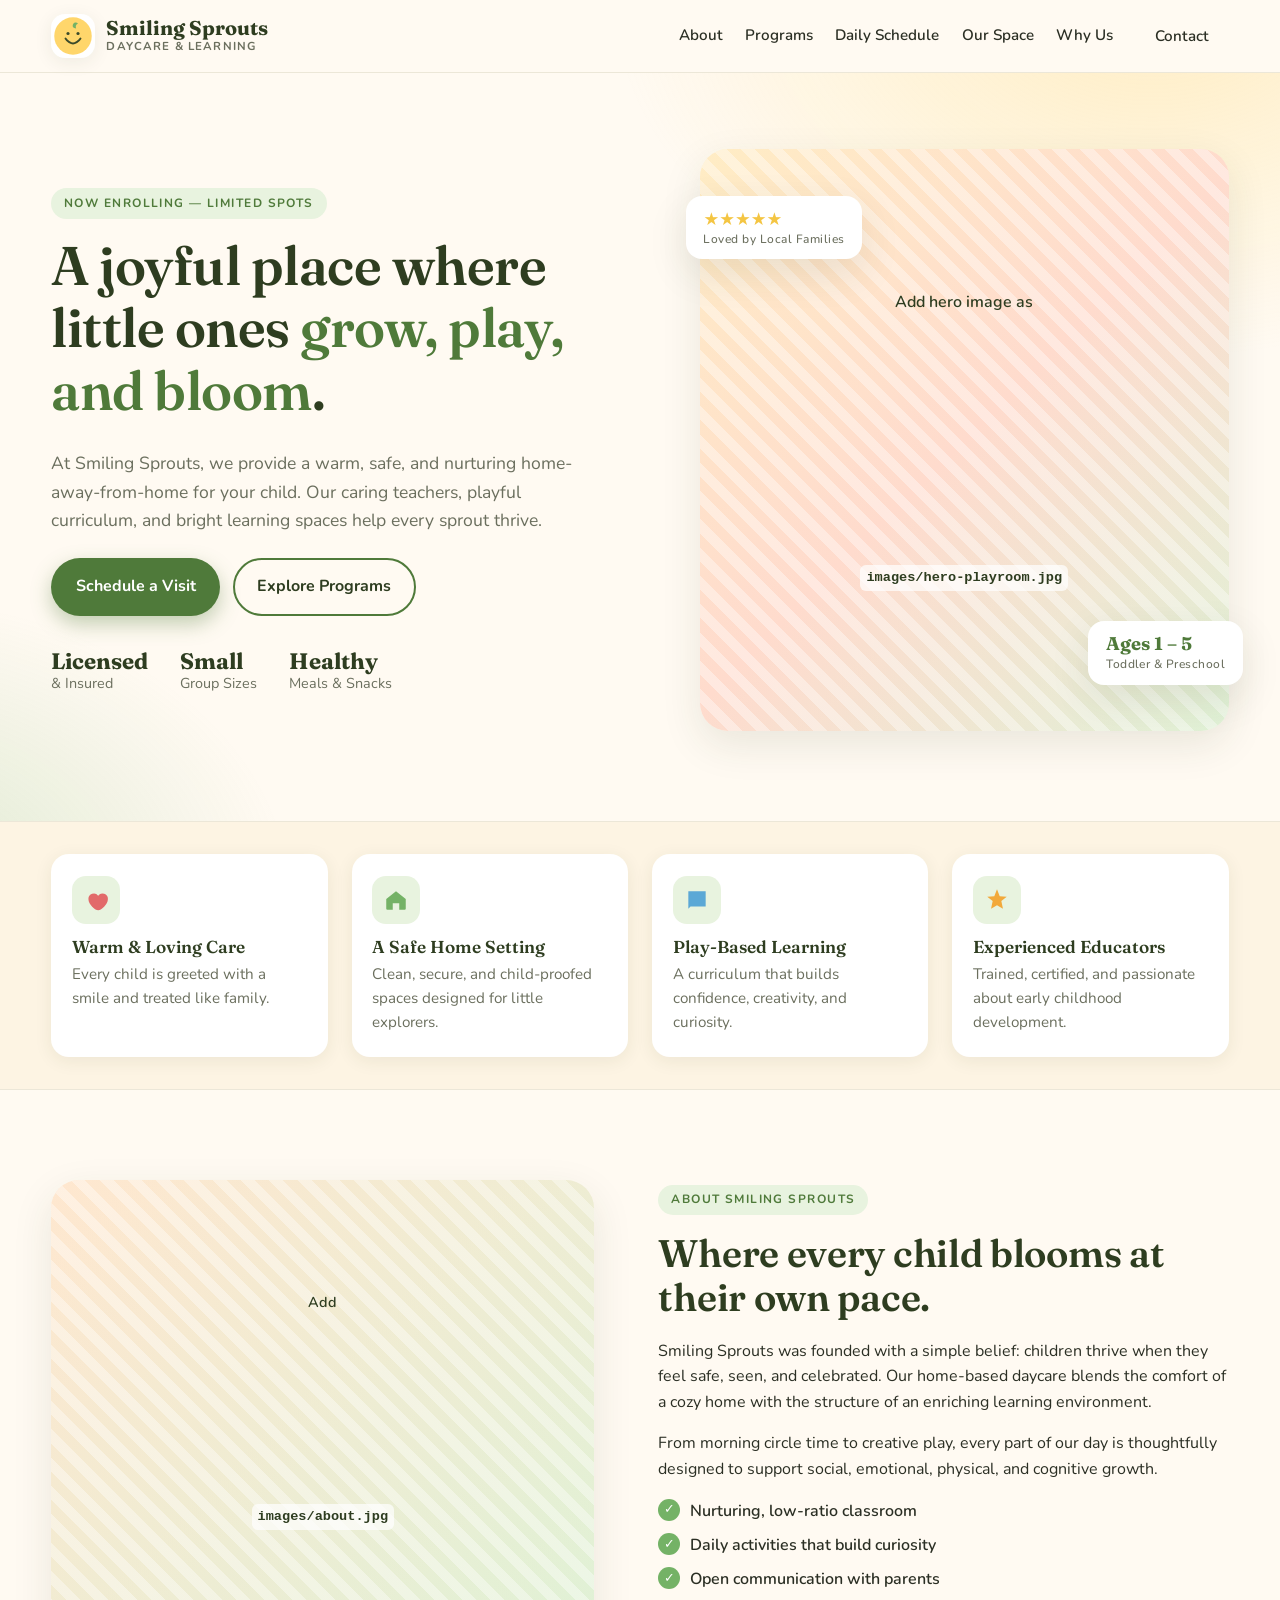
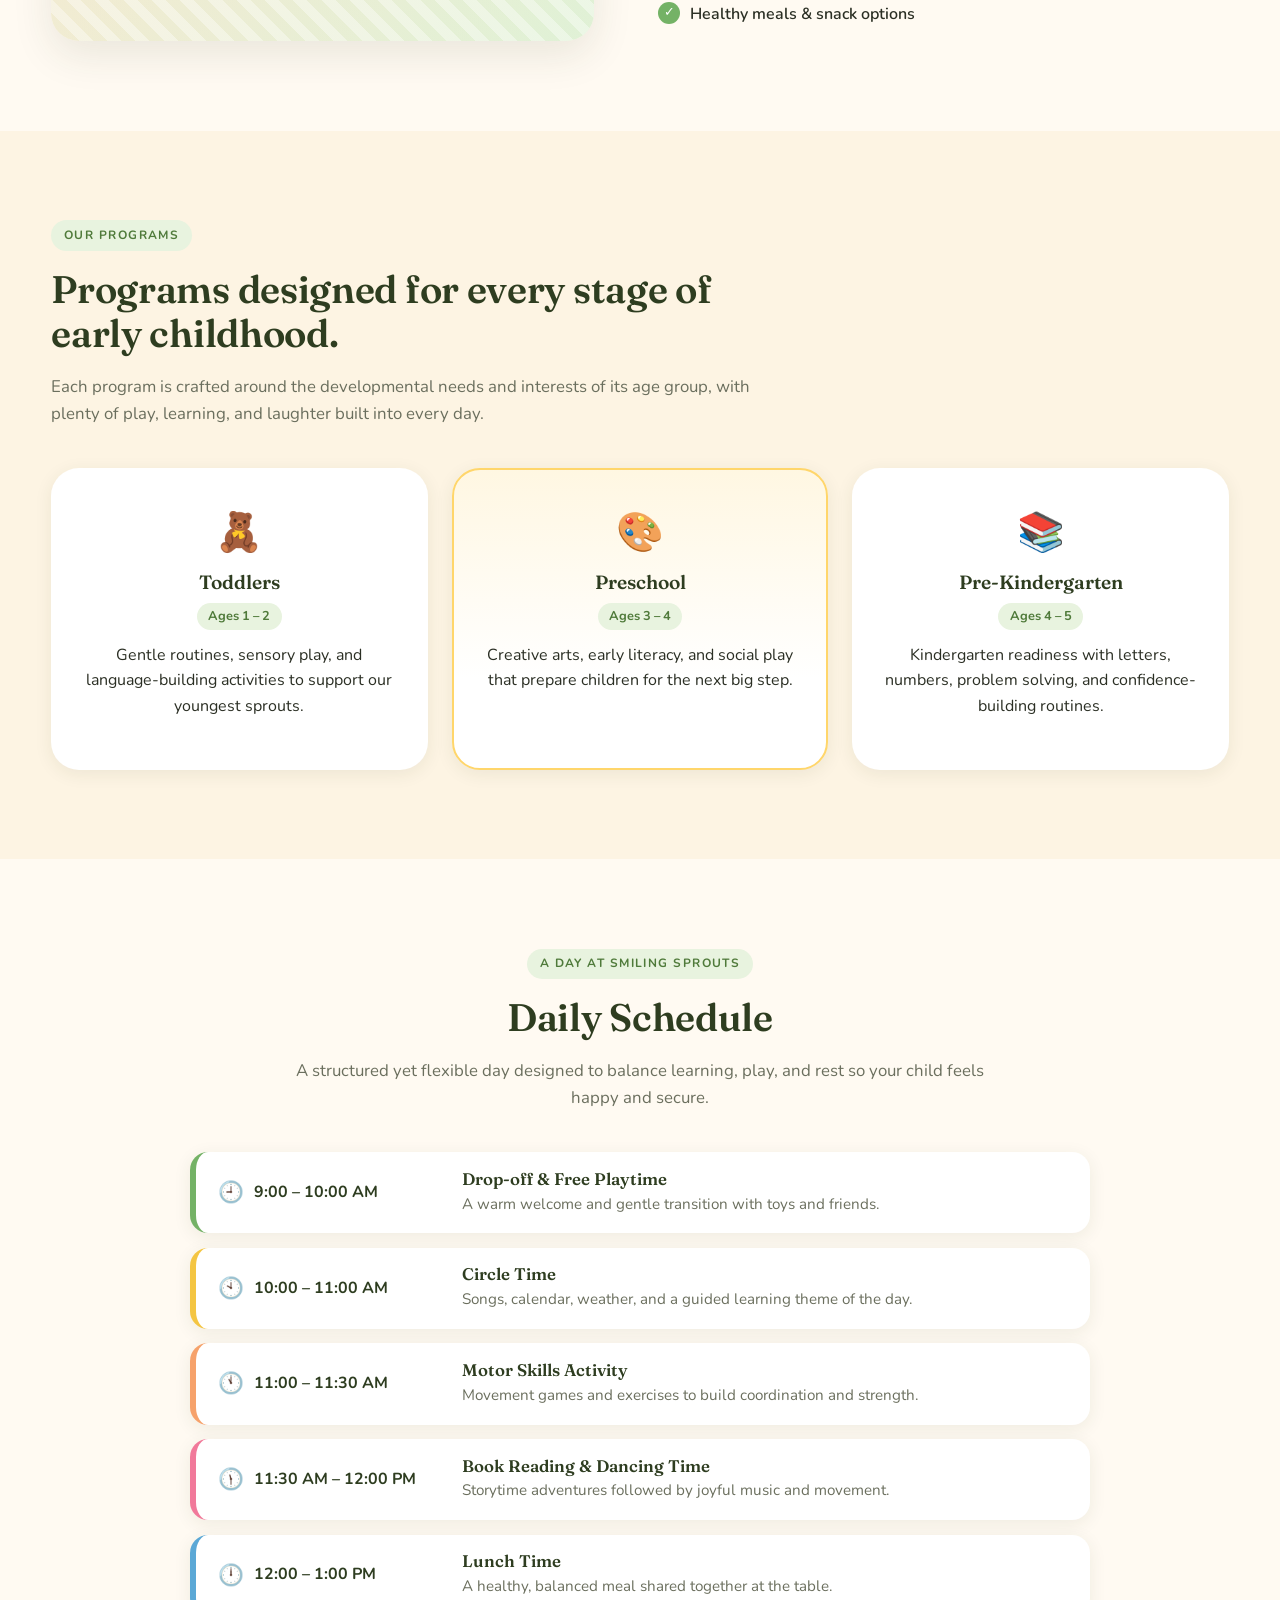
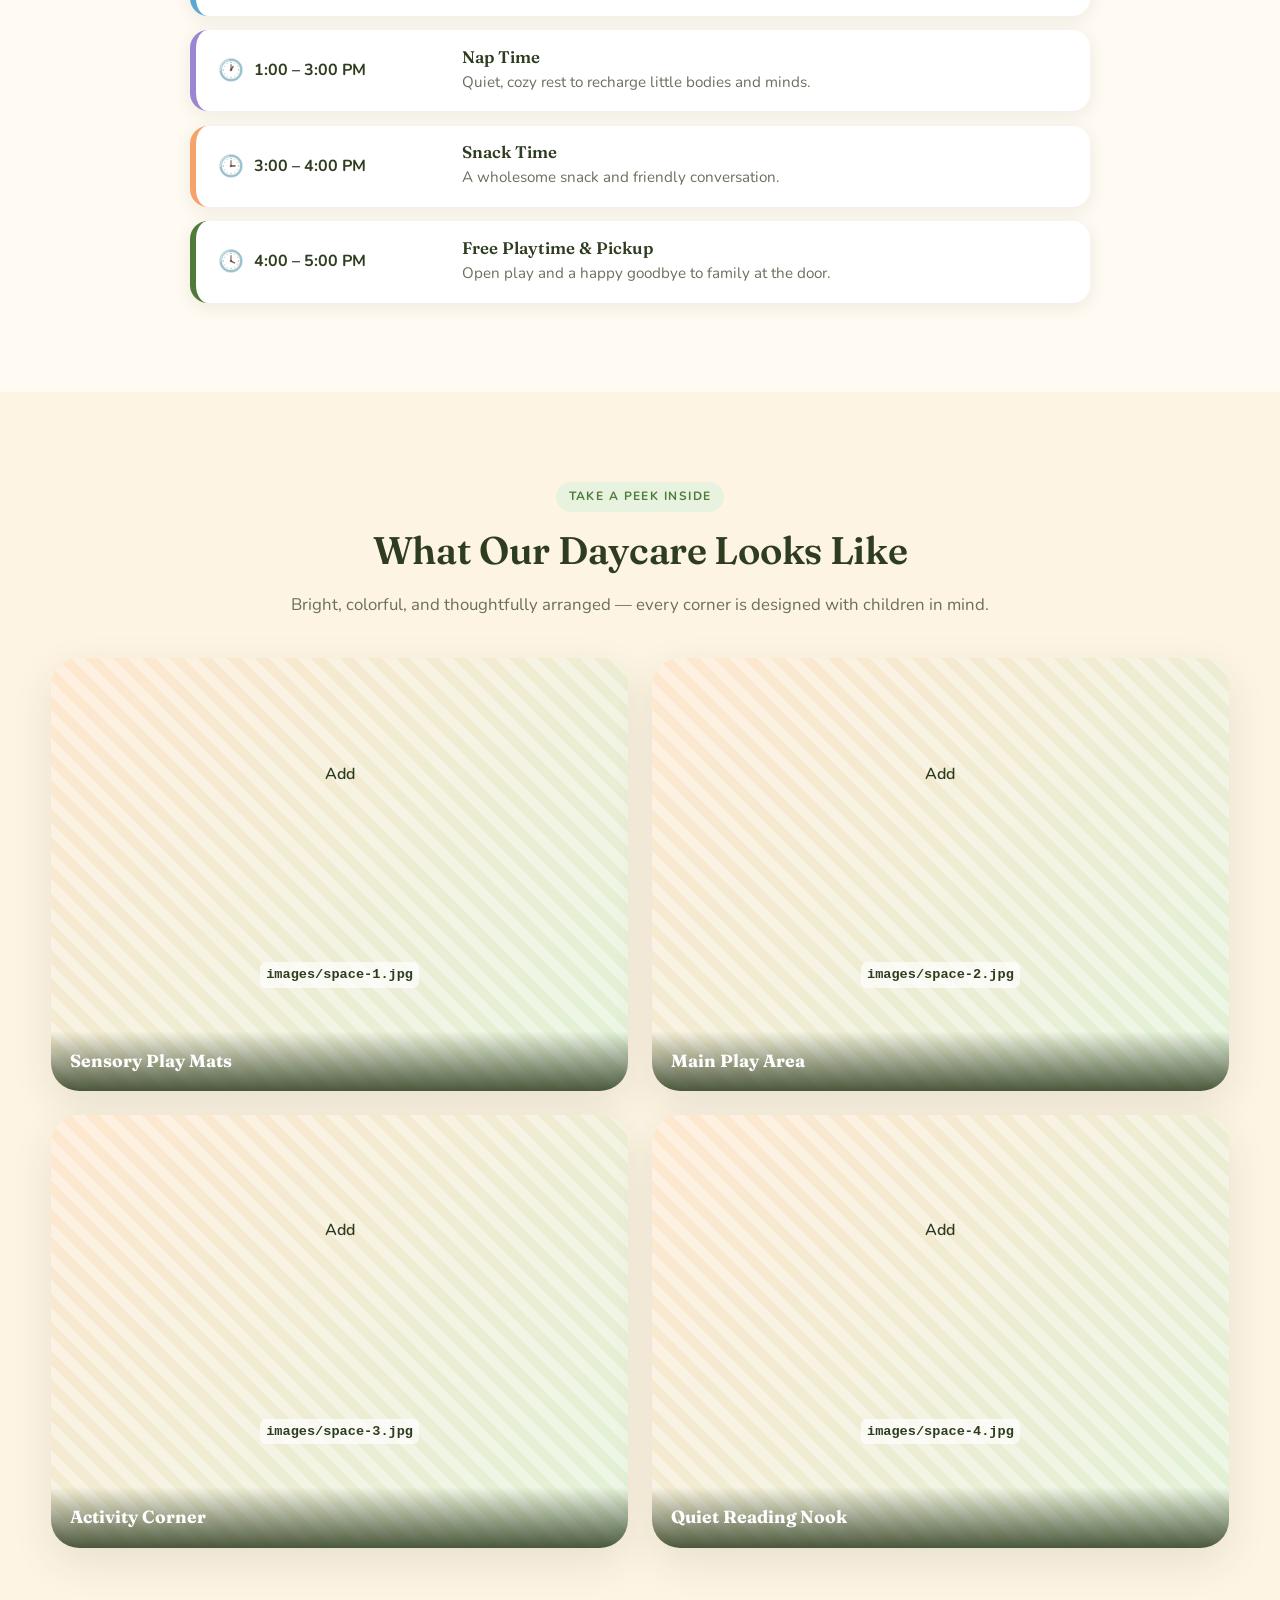
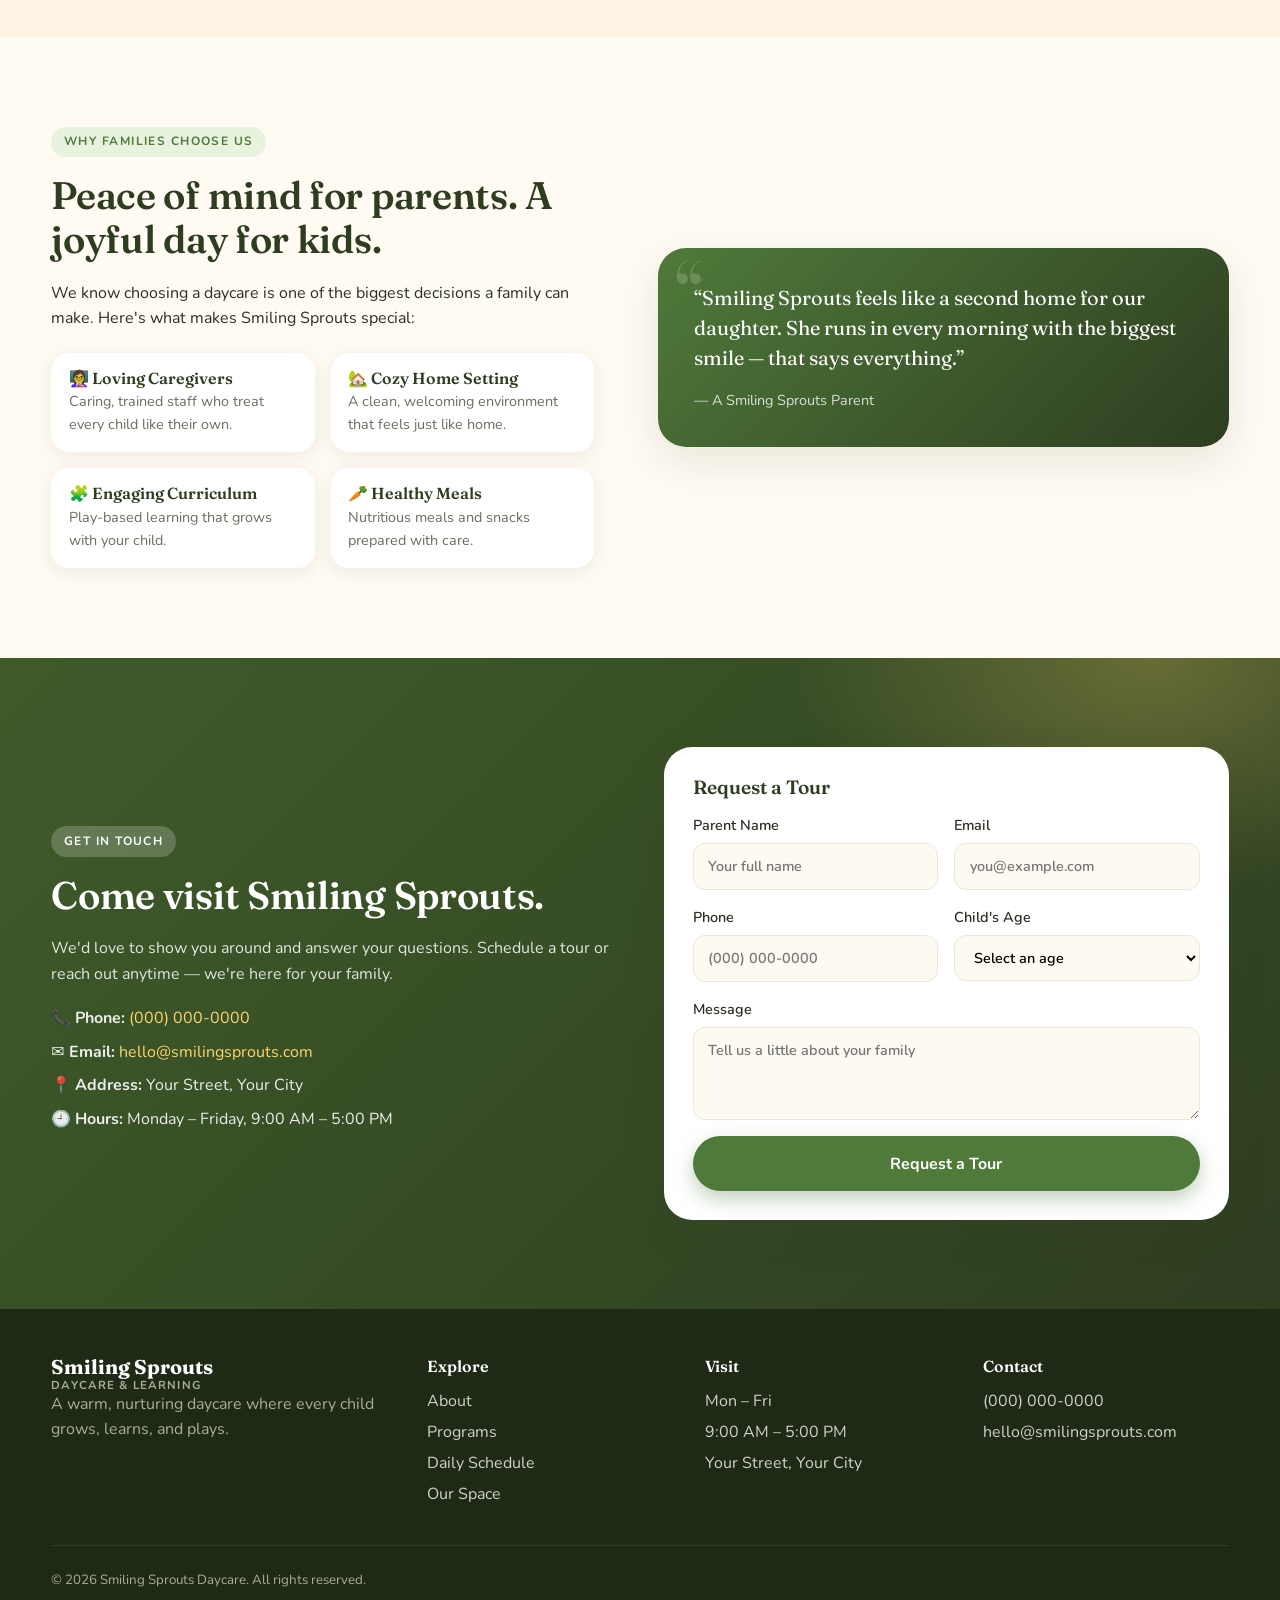
==== index.html @ 6358ea4b "Add professional Smiling Sprouts daycare website Initial site with hero, programs, daily schedule, g" ====
<!DOCTYPE html>
<html lang="en">
<head>
  <meta charset="UTF-8" />
  <meta name="viewport" content="width=device-width, initial-scale=1.0" />
  <title>Smiling Sprouts Daycare — A Joyful Place to Grow</title>
  <meta name="description" content="Smiling Sprouts is a warm, nurturing daycare where every child grows, learns, and plays in a safe, joyful environment." />
  <link rel="preconnect" href="https://fonts.googleapis.com">
  <link rel="preconnect" href="https://fonts.gstatic.com" crossorigin>
  <link href="https://fonts.googleapis.com/css2?family=Fraunces:wght@500;600;700&family=Nunito:wght@400;500;600;700&display=swap" rel="stylesheet">
  <link rel="stylesheet" href="styles.css" />
</head>
<body>

  <!-- Top Navigation -->
  <header class="site-header">
    <div class="container nav-wrap">
      <a class="brand" href="#top" aria-label="Smiling Sprouts home">
        <span class="brand-mark" aria-hidden="true">
          <svg viewBox="0 0 64 64" width="40" height="40">
            <circle cx="32" cy="32" r="30" fill="#FFD66B"/>
            <path d="M20 36c3 5 9 8 12 8s9-3 12-8" stroke="#3B4A2A" stroke-width="3" stroke-linecap="round" fill="none"/>
            <circle cx="24" cy="28" cy="28" r="2.5" fill="#3B4A2A"/>
            <circle cx="40" cy="28" r="2.5" fill="#3B4A2A"/>
            <path d="M32 18c-2-6 4-10 8-6-4 2-4 5-3 8-2-1-4-1-5-2z" fill="#74B266"/>
          </svg>
        </span>
        <span class="brand-text">
          <span class="brand-name">Smiling Sprouts</span>
          <span class="brand-tag">Daycare &amp; Learning</span>
        </span>
      </a>

      <nav class="site-nav" aria-label="Primary">
        <button class="nav-toggle" aria-expanded="false" aria-controls="primary-menu">
          <span></span><span></span><span></span>
          <span class="sr-only">Menu</span>
        </button>
        <ul id="primary-menu">
          <li><a href="#about">About</a></li>
          <li><a href="#programs">Programs</a></li>
          <li><a href="#schedule">Daily Schedule</a></li>
          <li><a href="#gallery">Our Space</a></li>
          <li><a href="#why">Why Us</a></li>
          <li><a href="#contact" class="btn btn-pill btn-small">Contact</a></li>
        </ul>
      </nav>
    </div>
  </header>

  <!-- Hero -->
  <section class="hero" id="top">
    <div class="container hero-grid">
      <div class="hero-copy">
        <span class="eyebrow">Now Enrolling — Limited Spots</span>
        <h1>A joyful place where little ones <span class="accent">grow, play, and bloom</span>.</h1>
        <p class="lead">
          At Smiling Sprouts, we provide a warm, safe, and nurturing home-away-from-home for your child.
          Our caring teachers, playful curriculum, and bright learning spaces help every sprout thrive.
        </p>
        <div class="hero-cta">
          <a href="#contact" class="btn btn-primary">Schedule a Visit</a>
          <a href="#programs" class="btn btn-ghost">Explore Programs</a>
        </div>
        <ul class="hero-trust">
          <li><strong>Licensed</strong><span>&amp; Insured</span></li>
          <li><strong>Small</strong><span>Group Sizes</span></li>
          <li><strong>Healthy</strong><span>Meals &amp; Snacks</span></li>
        </ul>
      </div>

      <div class="hero-art" aria-hidden="true">
        <div class="blob blob-1"></div>
        <div class="blob blob-2"></div>
        <div class="hero-image">
          <!-- Replace with your hero image -->
          <img src="images/hero-playroom.jpg" alt="Bright, welcoming Smiling Sprouts playroom" onerror="this.style.display='none'"/>
          <div class="image-placeholder">Add hero image as<br/><code>images/hero-playroom.jpg</code></div>
        </div>
        <div class="floating-badge badge-stars">
          <span aria-hidden="true">★★★★★</span>
          <small>Loved by Local Families</small>
        </div>
        <div class="floating-badge badge-ages">
          <strong>Ages 1 – 5</strong>
          <small>Toddler &amp; Preschool</small>
        </div>
      </div>
    </div>
  </section>

  <!-- Feature Strip -->
  <section class="feature-strip">
    <div class="container feature-grid">
      <div class="feature">
        <div class="feature-icon" aria-hidden="true">
          <svg viewBox="0 0 24 24"><path d="M12 21s-7-4.5-7-10a5 5 0 0 1 9-3 5 5 0 0 1 9 3c0 5.5-7 10-7 10-1 .5-3 .5-4 0z" fill="#E26A6A"/></svg>
        </div>
        <h3>Warm &amp; Loving Care</h3>
        <p>Every child is greeted with a smile and treated like family.</p>
      </div>
      <div class="feature">
        <div class="feature-icon" aria-hidden="true">
          <svg viewBox="0 0 24 24"><path d="M3 11l9-7 9 7v9a1 1 0 0 1-1 1h-5v-6h-6v6H4a1 1 0 0 1-1-1z" fill="#74B266"/></svg>
        </div>
        <h3>A Safe Home Setting</h3>
        <p>Clean, secure, and child-proofed spaces designed for little explorers.</p>
      </div>
      <div class="feature">
        <div class="feature-icon" aria-hidden="true">
          <svg viewBox="0 0 24 24"><path d="M4 4h16v14H6l-2 2z" fill="#5BA8D6"/></svg>
        </div>
        <h3>Play-Based Learning</h3>
        <p>A curriculum that builds confidence, creativity, and curiosity.</p>
      </div>
      <div class="feature">
        <div class="feature-icon" aria-hidden="true">
          <svg viewBox="0 0 24 24"><path d="M12 2l2.5 6.5L21 9l-5 4 1.5 7L12 16.8 6.5 20 8 13 3 9l6.5-.5z" fill="#F2A93B"/></svg>
        </div>
        <h3>Experienced Educators</h3>
        <p>Trained, certified, and passionate about early childhood development.</p>
      </div>
    </div>
  </section>

  <!-- About -->
  <section class="section" id="about">
    <div class="container two-col">
      <div class="col-art">
        <div class="about-image">
          <img src="images/about.jpg" alt="Children playing happily" onerror="this.style.display='none'"/>
          <div class="image-placeholder small">Add <code>images/about.jpg</code></div>
        </div>
      </div>
      <div class="col-copy">
        <span class="eyebrow">About Smiling Sprouts</span>
        <h2>Where every child blooms at their own pace.</h2>
        <p>
          Smiling Sprouts was founded with a simple belief: children thrive when they feel safe,
          seen, and celebrated. Our home-based daycare blends the comfort of a cozy home with
          the structure of an enriching learning environment.
        </p>
        <p>
          From morning circle time to creative play, every part of our day is thoughtfully
          designed to support social, emotional, physical, and cognitive growth.
        </p>
        <ul class="check-list">
          <li>Nurturing, low-ratio classroom</li>
          <li>Daily activities that build curiosity</li>
          <li>Open communication with parents</li>
          <li>Healthy meals &amp; snack options</li>
        </ul>
      </div>
    </div>
  </section>

  <!-- Programs -->
  <section class="section section-soft" id="programs">
    <div class="container">
      <div class="section-head">
        <span class="eyebrow">Our Programs</span>
        <h2>Programs designed for every stage of early childhood.</h2>
        <p class="section-sub">Each program is crafted around the developmental needs and interests of its age group, with plenty of play, learning, and laughter built into every day.</p>
      </div>

      <div class="program-grid">
        <article class="program-card">
          <div class="program-emoji" aria-hidden="true">🧸</div>
          <h3>Toddlers</h3>
          <p class="age">Ages 1 – 2</p>
          <p>Gentle routines, sensory play, and language-building activities to support our youngest sprouts.</p>
        </article>
        <article class="program-card highlight">
          <div class="program-emoji" aria-hidden="true">🎨</div>
          <h3>Preschool</h3>
          <p class="age">Ages 3 – 4</p>
          <p>Creative arts, early literacy, and social play that prepare children for the next big step.</p>
        </article>
        <article class="program-card">
          <div class="program-emoji" aria-hidden="true">📚</div>
          <h3>Pre-Kindergarten</h3>
          <p class="age">Ages 4 – 5</p>
          <p>Kindergarten readiness with letters, numbers, problem solving, and confidence-building routines.</p>
        </article>
      </div>
    </div>
  </section>

  <!-- Daily Schedule -->
  <section class="section" id="schedule">
    <div class="container">
      <div class="section-head center">
        <span class="eyebrow">A Day at Smiling Sprouts</span>
        <h2>Daily Schedule</h2>
        <p class="section-sub">A structured yet flexible day designed to balance learning, play, and rest so your child feels happy and secure.</p>
      </div>

      <ol class="schedule">
        <li>
          <div class="sched-time"><span class="clock" aria-hidden="true">🕘</span>9:00 – 10:00 AM</div>
          <div class="sched-body">
            <h4>Drop-off &amp; Free Playtime</h4>
            <p>A warm welcome and gentle transition with toys and friends.</p>
          </div>
        </li>
        <li>
          <div class="sched-time"><span class="clock" aria-hidden="true">🕙</span>10:00 – 11:00 AM</div>
          <div class="sched-body">
            <h4>Circle Time</h4>
            <p>Songs, calendar, weather, and a guided learning theme of the day.</p>
          </div>
        </li>
        <li>
          <div class="sched-time"><span class="clock" aria-hidden="true">🕚</span>11:00 – 11:30 AM</div>
          <div class="sched-body">
            <h4>Motor Skills Activity</h4>
            <p>Movement games and exercises to build coordination and strength.</p>
          </div>
        </li>
        <li>
          <div class="sched-time"><span class="clock" aria-hidden="true">🕦</span>11:30 AM – 12:00 PM</div>
          <div class="sched-body">
            <h4>Book Reading &amp; Dancing Time</h4>
            <p>Storytime adventures followed by joyful music and movement.</p>
          </div>
        </li>
        <li>
          <div class="sched-time"><span class="clock" aria-hidden="true">🕛</span>12:00 – 1:00 PM</div>
          <div class="sched-body">
            <h4>Lunch Time</h4>
            <p>A healthy, balanced meal shared together at the table.</p>
          </div>
        </li>
        <li>
          <div class="sched-time"><span class="clock" aria-hidden="true">🕐</span>1:00 – 3:00 PM</div>
          <div class="sched-body">
            <h4>Nap Time</h4>
            <p>Quiet, cozy rest to recharge little bodies and minds.</p>
          </div>
        </li>
        <li>
          <div class="sched-time"><span class="clock" aria-hidden="true">🕒</span>3:00 – 4:00 PM</div>
          <div class="sched-body">
            <h4>Snack Time</h4>
            <p>A wholesome snack and friendly conversation.</p>
          </div>
        </li>
        <li>
          <div class="sched-time"><span class="clock" aria-hidden="true">🕓</span>4:00 – 5:00 PM</div>
          <div class="sched-body">
            <h4>Free Playtime &amp; Pickup</h4>
            <p>Open play and a happy goodbye to family at the door.</p>
          </div>
        </li>
      </ol>
    </div>
  </section>

  <!-- Gallery -->
  <section class="section section-soft" id="gallery">
    <div class="container">
      <div class="section-head center">
        <span class="eyebrow">Take a Peek Inside</span>
        <h2>What Our Daycare Looks Like</h2>
        <p class="section-sub">Bright, colorful, and thoughtfully arranged — every corner is designed with children in mind.</p>
      </div>

      <div class="gallery-grid">
        <figure class="gallery-item">
          <img src="images/space-1.jpg" alt="Play mats and learning toys in the main room" onerror="this.style.display='none'"/>
          <div class="image-placeholder">Add <code>images/space-1.jpg</code></div>
          <figcaption>Sensory Play Mats</figcaption>
        </figure>
        <figure class="gallery-item">
          <img src="images/space-2.jpg" alt="Main play area with table, chairs and rugs" onerror="this.style.display='none'"/>
          <div class="image-placeholder">Add <code>images/space-2.jpg</code></div>
          <figcaption>Main Play Area</figcaption>
        </figure>
        <figure class="gallery-item">
          <img src="images/space-3.jpg" alt="Activity corner with toy tracks and craft table" onerror="this.style.display='none'"/>
          <div class="image-placeholder">Add <code>images/space-3.jpg</code></div>
          <figcaption>Activity Corner</figcaption>
        </figure>
        <figure class="gallery-item">
          <img src="images/space-4.jpg" alt="Quiet reading nook with rug and storage" onerror="this.style.display='none'"/>
          <div class="image-placeholder">Add <code>images/space-4.jpg</code></div>
          <figcaption>Quiet Reading Nook</figcaption>
        </figure>
      </div>
    </div>
  </section>

  <!-- Why Us -->
  <section class="section" id="why">
    <div class="container two-col reverse">
      <div class="col-copy">
        <span class="eyebrow">Why Families Choose Us</span>
        <h2>Peace of mind for parents. A joyful day for kids.</h2>
        <p>We know choosing a daycare is one of the biggest decisions a family can make. Here's what makes Smiling Sprouts special:</p>
        <div class="why-grid">
          <div class="why-item">
            <h4>👩‍🏫 Loving Caregivers</h4>
            <p>Caring, trained staff who treat every child like their own.</p>
          </div>
          <div class="why-item">
            <h4>🏡 Cozy Home Setting</h4>
            <p>A clean, welcoming environment that feels just like home.</p>
          </div>
          <div class="why-item">
            <h4>🧩 Engaging Curriculum</h4>
            <p>Play-based learning that grows with your child.</p>
          </div>
          <div class="why-item">
            <h4>🥕 Healthy Meals</h4>
            <p>Nutritious meals and snacks prepared with care.</p>
          </div>
        </div>
      </div>
      <div class="col-art">
        <div class="quote-card">
          <p>“Smiling Sprouts feels like a second home for our daughter. She runs in every morning with the biggest smile — that says everything.”</p>
          <footer>— A Smiling Sprouts Parent</footer>
        </div>
      </div>
    </div>
  </section>

  <!-- CTA / Contact -->
  <section class="cta" id="contact">
    <div class="container cta-grid">
      <div>
        <span class="eyebrow light">Get In Touch</span>
        <h2>Come visit Smiling Sprouts.</h2>
        <p>We'd love to show you around and answer your questions. Schedule a tour or reach out anytime — we're here for your family.</p>
        <ul class="contact-info">
          <li><strong>📞 Phone:</strong> <a href="tel:+10000000000">(000) 000-0000</a></li>
          <li><strong>✉️ Email:</strong> <a href="mailto:hello@smilingsprouts.com">hello@smilingsprouts.com</a></li>
          <li><strong>📍 Address:</strong> Your Street, Your City</li>
          <li><strong>🕘 Hours:</strong> Monday – Friday, 9:00 AM – 5:00 PM</li>
        </ul>
      </div>

      <form class="contact-form" onsubmit="event.preventDefault(); this.querySelector('.form-success').hidden=false; this.reset();">
        <h3>Request a Tour</h3>
        <label>
          <span>Parent Name</span>
          <input type="text" name="name" required placeholder="Your full name" />
        </label>
        <label>
          <span>Email</span>
          <input type="email" name="email" required placeholder="you@example.com" />
        </label>
        <label>
          <span>Phone</span>
          <input type="tel" name="phone" placeholder="(000) 000-0000" />
        </label>
        <label>
          <span>Child's Age</span>
          <select name="age" required>
            <option value="">Select an age</option>
            <option>Under 1</option>
            <option>1 – 2 years</option>
            <option>3 – 4 years</option>
            <option>4 – 5 years</option>
          </select>
        </label>
        <label class="full">
          <span>Message</span>
          <textarea name="message" rows="3" placeholder="Tell us a little about your family"></textarea>
        </label>
        <button type="submit" class="btn btn-primary full">Request a Tour</button>
        <p class="form-success" hidden>Thank you! We'll be in touch within one business day. 💛</p>
      </form>
    </div>
  </section>

  <footer class="site-footer">
    <div class="container footer-grid">
      <div>
        <div class="brand">
          <span class="brand-text">
            <span class="brand-name">Smiling Sprouts</span>
            <span class="brand-tag">Daycare &amp; Learning</span>
          </span>
        </div>
        <p class="muted">A warm, nurturing daycare where every child grows, learns, and plays.</p>
      </div>
      <div>
        <h5>Explore</h5>
        <ul>
          <li><a href="#about">About</a></li>
          <li><a href="#programs">Programs</a></li>
          <li><a href="#schedule">Daily Schedule</a></li>
          <li><a href="#gallery">Our Space</a></li>
        </ul>
      </div>
      <div>
        <h5>Visit</h5>
        <ul>
          <li>Mon – Fri</li>
          <li>9:00 AM – 5:00 PM</li>
          <li>Your Street, Your City</li>
        </ul>
      </div>
      <div>
        <h5>Contact</h5>
        <ul>
          <li><a href="tel:+10000000000">(000) 000-0000</a></li>
          <li><a href="mailto:hello@smilingsprouts.com">hello@smilingsprouts.com</a></li>
        </ul>
      </div>
    </div>
    <div class="container footer-bottom">
      <small>© <span id="year"></span> Smiling Sprouts Daycare. All rights reserved.</small>
    </div>
  </footer>

  <script src="script.js"></script>
</body>
</html>
---- styles.css ----
/* ---------- Smiling Sprouts — Stylesheet ---------- */

:root {
  --green-900: #2e3d20;
  --green-700: #4f7a3a;
  --green-500: #74b266;
  --green-100: #e8f3df;
  --yellow-500: #f4c542;
  --yellow-300: #ffd66b;
  --peach-500: #f6a26b;
  --pink-500: #f1799a;
  --blue-500: #5ba8d6;
  --cream:   #fffaf2;
  --cream-2: #fdf4e3;
  --text:    #2b2f24;
  --muted:   #6b6f5e;
  --border:  #ece7d8;
  --shadow:  0 14px 40px rgba(48, 60, 30, 0.10);
  --shadow-sm: 0 4px 18px rgba(48, 60, 30, 0.08);
  --radius:  18px;
  --radius-lg: 28px;
}

* { box-sizing: border-box; }

html { scroll-behavior: smooth; }

body {
  margin: 0;
  font-family: 'Nunito', system-ui, -apple-system, Segoe UI, Roboto, sans-serif;
  color: var(--text);
  background: var(--cream);
  line-height: 1.6;
  -webkit-font-smoothing: antialiased;
}

h1, h2, h3, h4, h5 {
  font-family: 'Fraunces', Georgia, serif;
  color: var(--green-900);
  line-height: 1.15;
  margin: 0 0 .5em;
  font-weight: 600;
}

h1 { font-size: clamp(2.1rem, 4.5vw, 3.4rem); letter-spacing: -.5px; }
h2 { font-size: clamp(1.7rem, 3.2vw, 2.4rem); letter-spacing: -.3px; }
h3 { font-size: 1.2rem; }
h4 { font-size: 1.05rem; }

p { margin: 0 0 1em; }

a { color: var(--green-700); text-decoration: none; }
a:hover { color: var(--green-900); }

img { max-width: 100%; display: block; }

.container { width: min(1180px, 92%); margin-inline: auto; }

.sr-only {
  position:absolute; width:1px; height:1px; padding:0; margin:-1px;
  overflow:hidden; clip:rect(0,0,0,0); white-space:nowrap; border:0;
}

.eyebrow {
  display: inline-block;
  background: var(--green-100);
  color: var(--green-700);
  font-weight: 700;
  font-size: .75rem;
  letter-spacing: .12em;
  text-transform: uppercase;
  padding: .35rem .8rem;
  border-radius: 999px;
  margin-bottom: 1rem;
}
.eyebrow.light { background: rgba(255,255,255,.2); color: #fff; }

.accent { color: var(--green-700); }

/* ---------- Buttons ---------- */
.btn {
  display: inline-flex; align-items: center; justify-content: center;
  gap: .5rem;
  padding: .9rem 1.4rem;
  border-radius: 999px;
  font-weight: 700;
  text-decoration: none;
  font-family: inherit;
  font-size: 1rem;
  border: 2px solid transparent;
  cursor: pointer;
  transition: transform .15s ease, box-shadow .2s ease, background .2s;
}
.btn-primary {
  background: var(--green-700); color: #fff;
  box-shadow: 0 8px 20px rgba(79,122,58,.35);
}
.btn-primary:hover { background: var(--green-900); transform: translateY(-2px); color:#fff; }
.btn-ghost {
  background: transparent; color: var(--green-900);
  border-color: var(--green-700);
}
.btn-ghost:hover { background: var(--green-100); }
.btn-small { padding: .55rem 1.1rem; font-size: .9rem; }
.btn.full { width: 100%; }

/* ---------- Header / Nav ---------- */
.site-header {
  position: sticky; top: 0; z-index: 50;
  background: rgba(255, 250, 242, .9);
  backdrop-filter: saturate(160%) blur(10px);
  border-bottom: 1px solid var(--border);
}
.nav-wrap {
  display: flex; align-items: center; justify-content: space-between;
  padding: .8rem 0;
}
.brand {
  display: flex; align-items: center; gap: .7rem;
  color: var(--green-900); font-weight: 700;
}
.brand-mark {
  width: 44px; height: 44px;
  display: grid; place-items: center;
  background: #fff; border-radius: 14px;
  box-shadow: var(--shadow-sm);
}
.brand-text { display: flex; flex-direction: column; line-height: 1; }
.brand-name { font-family: 'Fraunces', serif; font-size: 1.25rem; }
.brand-tag  { font-size: .72rem; color: var(--muted); letter-spacing: .1em; text-transform: uppercase; margin-top: 3px; }

.site-nav ul {
  list-style: none; display: flex; gap: 1.4rem; margin: 0; padding: 0; align-items: center;
}
.site-nav a {
  color: var(--text); font-weight: 600; font-size: .95rem;
}
.site-nav a:hover { color: var(--green-700); }

.nav-toggle {
  display: none;
  flex-direction: column; gap: 4px;
  background: transparent; border: 0; cursor: pointer; padding: .4rem;
}
.nav-toggle span {
  width: 24px; height: 2.5px; background: var(--green-900); border-radius: 2px;
}

/* ---------- Hero ---------- */
.hero {
  position: relative;
  padding: clamp(2.5rem, 6vw, 5rem) 0 clamp(3rem, 7vw, 6rem);
  overflow: hidden;
  background:
    radial-gradient(900px 600px at 90% -10%, rgba(255, 214, 107, .35), transparent 60%),
    radial-gradient(700px 500px at -10% 110%, rgba(116, 178, 102, .25), transparent 60%),
    var(--cream);
}
.hero-grid {
  display: grid;
  grid-template-columns: 1.05fr .95fr;
  gap: clamp(2rem, 5vw, 4rem);
  align-items: center;
}
.hero-copy .lead {
  font-size: 1.1rem; color: var(--muted); max-width: 48ch;
}
.hero-cta { display: flex; gap: .8rem; flex-wrap: wrap; margin: 1.5rem 0 2rem; }

.hero-trust {
  list-style: none; padding: 0; margin: 0;
  display: flex; gap: 2rem; flex-wrap: wrap;
}
.hero-trust li { display: flex; flex-direction: column; line-height: 1.2; }
.hero-trust strong { font-family: 'Fraunces', serif; font-size: 1.4rem; color: var(--green-900); }
.hero-trust span { color: var(--muted); font-size: .9rem; }

.hero-art {
  position: relative;
  aspect-ratio: 4/4.4;
}
.hero-image {
  position: absolute; inset: 0;
  border-radius: var(--radius-lg);
  overflow: hidden;
  box-shadow: var(--shadow);
  background: linear-gradient(135deg, #ffe8b6 0%, #ffd2c1 50%, #d8eecc 100%);
}
.hero-image img { width: 100%; height: 100%; object-fit: cover; }

.blob {
  position: absolute; border-radius: 50%; filter: blur(2px); z-index: -1;
}
.blob-1 { width: 220px; height: 220px; background: var(--yellow-300); top: -40px; right: -30px; opacity: .55; }
.blob-2 { width: 180px; height: 180px; background: var(--green-500); bottom: -40px; left: -30px; opacity: .45; }

.floating-badge {
  position: absolute;
  background: #fff;
  padding: .8rem 1.1rem;
  border-radius: 16px;
  box-shadow: var(--shadow);
  display: flex; flex-direction: column;
  line-height: 1.2;
  font-weight: 700;
}
.floating-badge small { color: var(--muted); font-weight: 500; font-size: .75rem; margin-top: 2px; letter-spacing: .04em; }
.badge-stars { top: 8%; left: -14px; color: var(--yellow-500); }
.badge-stars span { font-size: 1.1rem; }
.badge-ages { bottom: 8%; right: -14px; color: var(--green-700); }
.badge-ages strong { font-family: 'Fraunces', serif; font-size: 1.15rem; }

/* ---------- Image placeholders (until you add real images) ---------- */
.image-placeholder {
  position: absolute; inset: 0;
  display: grid; place-items: center; text-align: center;
  padding: 1rem;
  color: var(--green-900);
  font-weight: 600;
  background: repeating-linear-gradient(
    45deg, rgba(255,255,255,.5), rgba(255,255,255,.5) 10px,
    rgba(255,255,255,.2) 10px, rgba(255,255,255,.2) 20px
  );
  pointer-events: none;
}
.image-placeholder code {
  background: rgba(255,255,255,.7); padding: 2px 6px; border-radius: 6px; font-size: .85rem;
}
.image-placeholder.small { font-size: .9rem; }
.hero-image img:not([src=""]),
.about-image img:not([src=""]),
.gallery-item img:not([src=""]) { position: relative; z-index: 1; }
img + .image-placeholder { z-index: 0; }

/* ---------- Feature Strip ---------- */
.feature-strip {
  padding: 2rem 0;
  background: var(--cream-2);
  border-block: 1px solid var(--border);
}
.feature-grid {
  display: grid;
  grid-template-columns: repeat(4, 1fr);
  gap: 1.5rem;
}
.feature {
  text-align: left;
  background: #fff;
  border-radius: var(--radius);
  padding: 1.4rem 1.3rem;
  box-shadow: var(--shadow-sm);
}
.feature h3 { margin: .8rem 0 .3rem; font-size: 1.08rem; }
.feature p { margin: 0; color: var(--muted); font-size: .95rem; }
.feature-icon {
  width: 48px; height: 48px; border-radius: 14px;
  background: var(--green-100); display: grid; place-items: center;
}
.feature-icon svg { width: 26px; height: 26px; }

/* ---------- Sections ---------- */
.section { padding: clamp(3rem, 7vw, 6rem) 0; }
.section-soft { background: var(--cream-2); }
.section-head { max-width: 720px; margin-bottom: 2.5rem; }
.section-head.center { margin-inline: auto; text-align: center; }
.section-sub { color: var(--muted); font-size: 1.05rem; }

.two-col {
  display: grid;
  grid-template-columns: 1fr 1.05fr;
  gap: clamp(2rem, 5vw, 4rem);
  align-items: center;
}
.two-col.reverse .col-art { order: 2; }

.about-image {
  position: relative;
  aspect-ratio: 4/3.4;
  border-radius: var(--radius-lg);
  overflow: hidden;
  box-shadow: var(--shadow);
  background: linear-gradient(135deg, #ffe1c3, #d8eecc);
}
.about-image img { width: 100%; height: 100%; object-fit: cover; }

.check-list { list-style: none; padding: 0; margin: 1rem 0 0; }
.check-list li {
  position: relative; padding-left: 2rem; margin: .55rem 0;
  font-weight: 600;
}
.check-list li::before {
  content: "✓"; position: absolute; left: 0; top: 0;
  width: 22px; height: 22px; border-radius: 50%;
  background: var(--green-500); color: #fff;
  display: grid; place-items: center;
  font-size: .8rem;
}

/* ---------- Programs ---------- */
.program-grid {
  display: grid;
  grid-template-columns: repeat(3, 1fr);
  gap: 1.5rem;
}
.program-card {
  background: #fff;
  border-radius: var(--radius-lg);
  padding: 2rem 1.6rem;
  text-align: center;
  box-shadow: var(--shadow-sm);
  border: 2px solid transparent;
  transition: transform .2s ease, box-shadow .25s ease;
}
.program-card:hover { transform: translateY(-4px); box-shadow: var(--shadow); }
.program-card.highlight {
  background: linear-gradient(180deg, #fff7e2 0%, #fff 70%);
  border-color: var(--yellow-300);
}
.program-emoji { font-size: 2.4rem; margin-bottom: .5rem; }
.program-card .age {
  display: inline-block;
  background: var(--green-100); color: var(--green-700);
  padding: .2rem .7rem; border-radius: 999px;
  font-size: .8rem; font-weight: 700; margin: 0 0 .8rem;
}

/* ---------- Schedule ---------- */
.schedule {
  list-style: none; padding: 0; margin: 0;
  display: grid; gap: .9rem;
  max-width: 900px; margin-inline: auto;
}
.schedule li {
  display: grid;
  grid-template-columns: 220px 1fr;
  gap: 1.5rem;
  align-items: center;
  background: #fff;
  border-radius: var(--radius);
  padding: 1.1rem 1.4rem;
  box-shadow: var(--shadow-sm);
  border-left: 6px solid var(--green-500);
  transition: transform .15s ease;
}
.schedule li:hover { transform: translateX(4px); }
.schedule li:nth-child(2) { border-left-color: var(--yellow-500); }
.schedule li:nth-child(3) { border-left-color: var(--peach-500); }
.schedule li:nth-child(4) { border-left-color: var(--pink-500); }
.schedule li:nth-child(5) { border-left-color: var(--blue-500); }
.schedule li:nth-child(6) { border-left-color: #9b86d3; }
.schedule li:nth-child(7) { border-left-color: var(--peach-500); }
.schedule li:nth-child(8) { border-left-color: var(--green-700); }
.sched-time {
  display: flex; align-items: center; gap: .6rem;
  font-weight: 700; color: var(--green-900);
  font-size: 1rem;
}
.sched-time .clock { font-size: 1.3rem; }
.sched-body h4 { margin: 0 0 .15rem; }
.sched-body p  { margin: 0; color: var(--muted); font-size: .95rem; }

/* ---------- Gallery ---------- */
.gallery-grid {
  display: grid;
  grid-template-columns: repeat(2, 1fr);
  gap: 1.5rem;
}
.gallery-item {
  position: relative;
  margin: 0;
  border-radius: var(--radius-lg);
  overflow: hidden;
  background: linear-gradient(135deg, #ffe1c3, #d8eecc);
  aspect-ratio: 4/3;
  box-shadow: var(--shadow);
  transition: transform .25s ease;
}
.gallery-item:hover { transform: translateY(-4px); }
.gallery-item img { width: 100%; height: 100%; object-fit: cover; }
.gallery-item figcaption {
  position: absolute; left: 0; right: 0; bottom: 0;
  padding: 1rem 1.2rem;
  background: linear-gradient(transparent, rgba(46,61,32,.85));
  color: #fff;
  font-weight: 700;
  font-family: 'Fraunces', serif;
  font-size: 1.1rem;
  z-index: 2;
}

/* ---------- Why Us ---------- */
.why-grid {
  display: grid;
  grid-template-columns: 1fr 1fr;
  gap: 1rem;
  margin-top: 1.3rem;
}
.why-item {
  background: #fff;
  border-radius: var(--radius);
  padding: 1rem 1.1rem;
  box-shadow: var(--shadow-sm);
}
.why-item h4 { margin: 0 0 .2rem; font-size: 1rem; }
.why-item p  { margin: 0; color: var(--muted); font-size: .9rem; }

.quote-card {
  background: linear-gradient(135deg, var(--green-700), var(--green-900));
  color: #fff;
  border-radius: var(--radius-lg);
  padding: 2.2rem;
  position: relative;
  box-shadow: var(--shadow);
}
.quote-card::before {
  content: "“";
  position: absolute; top: 4px; left: 18px;
  font-family: 'Fraunces', serif;
  font-size: 6rem; color: rgba(255,255,255,.18); line-height: 1;
}
.quote-card p {
  font-family: 'Fraunces', serif;
  font-size: 1.25rem; line-height: 1.5; margin: 0 0 1rem;
}
.quote-card footer { color: rgba(255,255,255,.8); font-size: .9rem; }

/* ---------- CTA ---------- */
.cta {
  padding: clamp(3rem, 7vw, 6rem) 0;
  background:
    radial-gradient(600px 400px at 90% 0%, rgba(255,214,107,.25), transparent 60%),
    linear-gradient(135deg, #3f5b2a, #2e3d20);
  color: #fff;
}
.cta h2 { color: #fff; }
.cta p  { color: rgba(255,255,255,.85); }
.cta-grid {
  display: grid;
  grid-template-columns: 1fr 1fr;
  gap: 3rem;
  align-items: center;
}
.contact-info {
  list-style: none; padding: 0; margin: 1.2rem 0 0;
}
.contact-info li { margin: .5rem 0; color: rgba(255,255,255,.9); }
.contact-info a { color: var(--yellow-300); }
.contact-info a:hover { color: #fff; }

.contact-form {
  background: #fff;
  color: var(--text);
  padding: 1.8rem;
  border-radius: var(--radius-lg);
  box-shadow: var(--shadow);
  display: grid;
  grid-template-columns: 1fr 1fr;
  gap: 1rem;
}
.contact-form h3 { grid-column: 1 / -1; margin: 0; }
.contact-form label { display: flex; flex-direction: column; gap: .35rem; font-weight: 600; font-size: .9rem; }
.contact-form label.full { grid-column: 1 / -1; }
.contact-form input,
.contact-form select,
.contact-form textarea {
  font: inherit; padding: .7rem .9rem;
  border: 1.5px solid var(--border);
  border-radius: 12px;
  background: #fdfaf1;
  transition: border-color .2s;
}
.contact-form input:focus,
.contact-form select:focus,
.contact-form textarea:focus {
  outline: none; border-color: var(--green-500);
  background: #fff;
}
.contact-form button { grid-column: 1 / -1; }
.form-success {
  grid-column: 1 / -1; margin: 0;
  background: var(--green-100); color: var(--green-900);
  padding: .8rem 1rem; border-radius: 12px; font-weight: 600;
}

/* ---------- Footer ---------- */
.site-footer {
  background: #1f2a16;
  color: #cfd2c4;
  padding: 3rem 0 1.5rem;
}
.site-footer .brand-name { color: #fff; }
.site-footer .brand-tag  { color: #a8ad99; }
.footer-grid {
  display: grid;
  grid-template-columns: 1.4fr 1fr 1fr 1fr;
  gap: 2rem;
  padding-bottom: 2rem;
  border-bottom: 1px solid rgba(255,255,255,.08);
}
.site-footer h5 {
  color: #fff; font-family: 'Fraunces', serif; font-size: 1rem;
  margin: 0 0 .8rem;
}
.site-footer ul { list-style: none; padding: 0; margin: 0; }
.site-footer ul li { margin: .35rem 0; }
.site-footer a { color: #cfd2c4; }
.site-footer a:hover { color: var(--yellow-300); }
.site-footer .muted { color: #a8ad99; }
.footer-bottom { padding-top: 1.3rem; color: #a8ad99; }

/* ---------- Responsive ---------- */
@media (max-width: 980px) {
  .hero-grid,
  .two-col,
  .cta-grid { grid-template-columns: 1fr; }
  .two-col.reverse .col-art { order: 0; }
  .hero-art { aspect-ratio: 4/3.4; max-width: 560px; margin-inline: auto; width: 100%; }
  .feature-grid { grid-template-columns: repeat(2, 1fr); }
  .program-grid { grid-template-columns: 1fr; }
  .why-grid { grid-template-columns: 1fr; }
  .footer-grid { grid-template-columns: 1fr 1fr; }

  .nav-toggle { display: inline-flex; }
  .site-nav ul {
    position: absolute; top: 100%; right: 4%; left: 4%;
    background: #fff; flex-direction: column; gap: .25rem;
    padding: 1rem; border-radius: var(--radius);
    box-shadow: var(--shadow);
    display: none;
  }
  .site-nav ul.open { display: flex; }
  .site-nav ul li { width: 100%; }
  .site-nav ul a { display: block; padding: .65rem .8rem; border-radius: 10px; }
  .site-nav ul a:hover { background: var(--green-100); }
}

@media (max-width: 640px) {
  .schedule li { grid-template-columns: 1fr; gap: .35rem; }
  .gallery-grid { grid-template-columns: 1fr; }
  .contact-form { grid-template-columns: 1fr; padding: 1.4rem; }
  .feature-grid { grid-template-columns: 1fr; }
  .footer-grid { grid-template-columns: 1fr; }
  .hero-trust { gap: 1.2rem; }
}
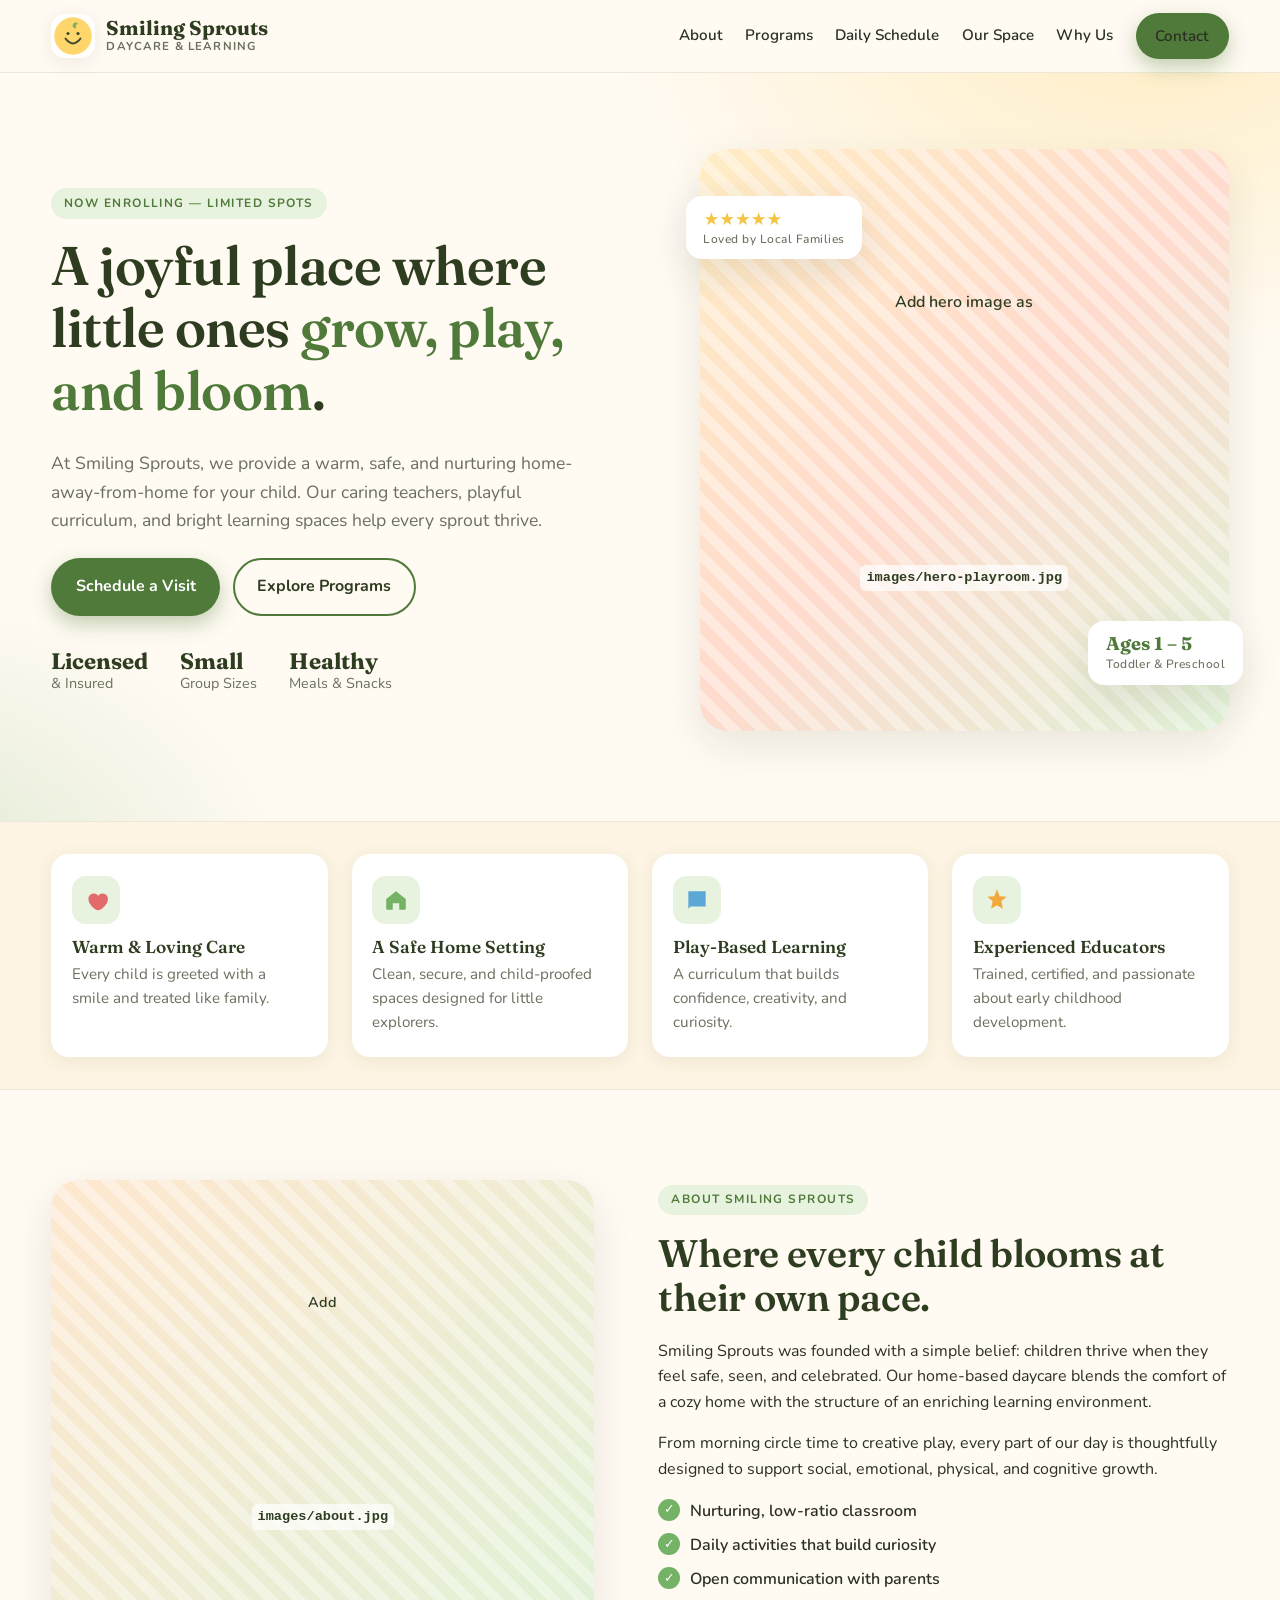
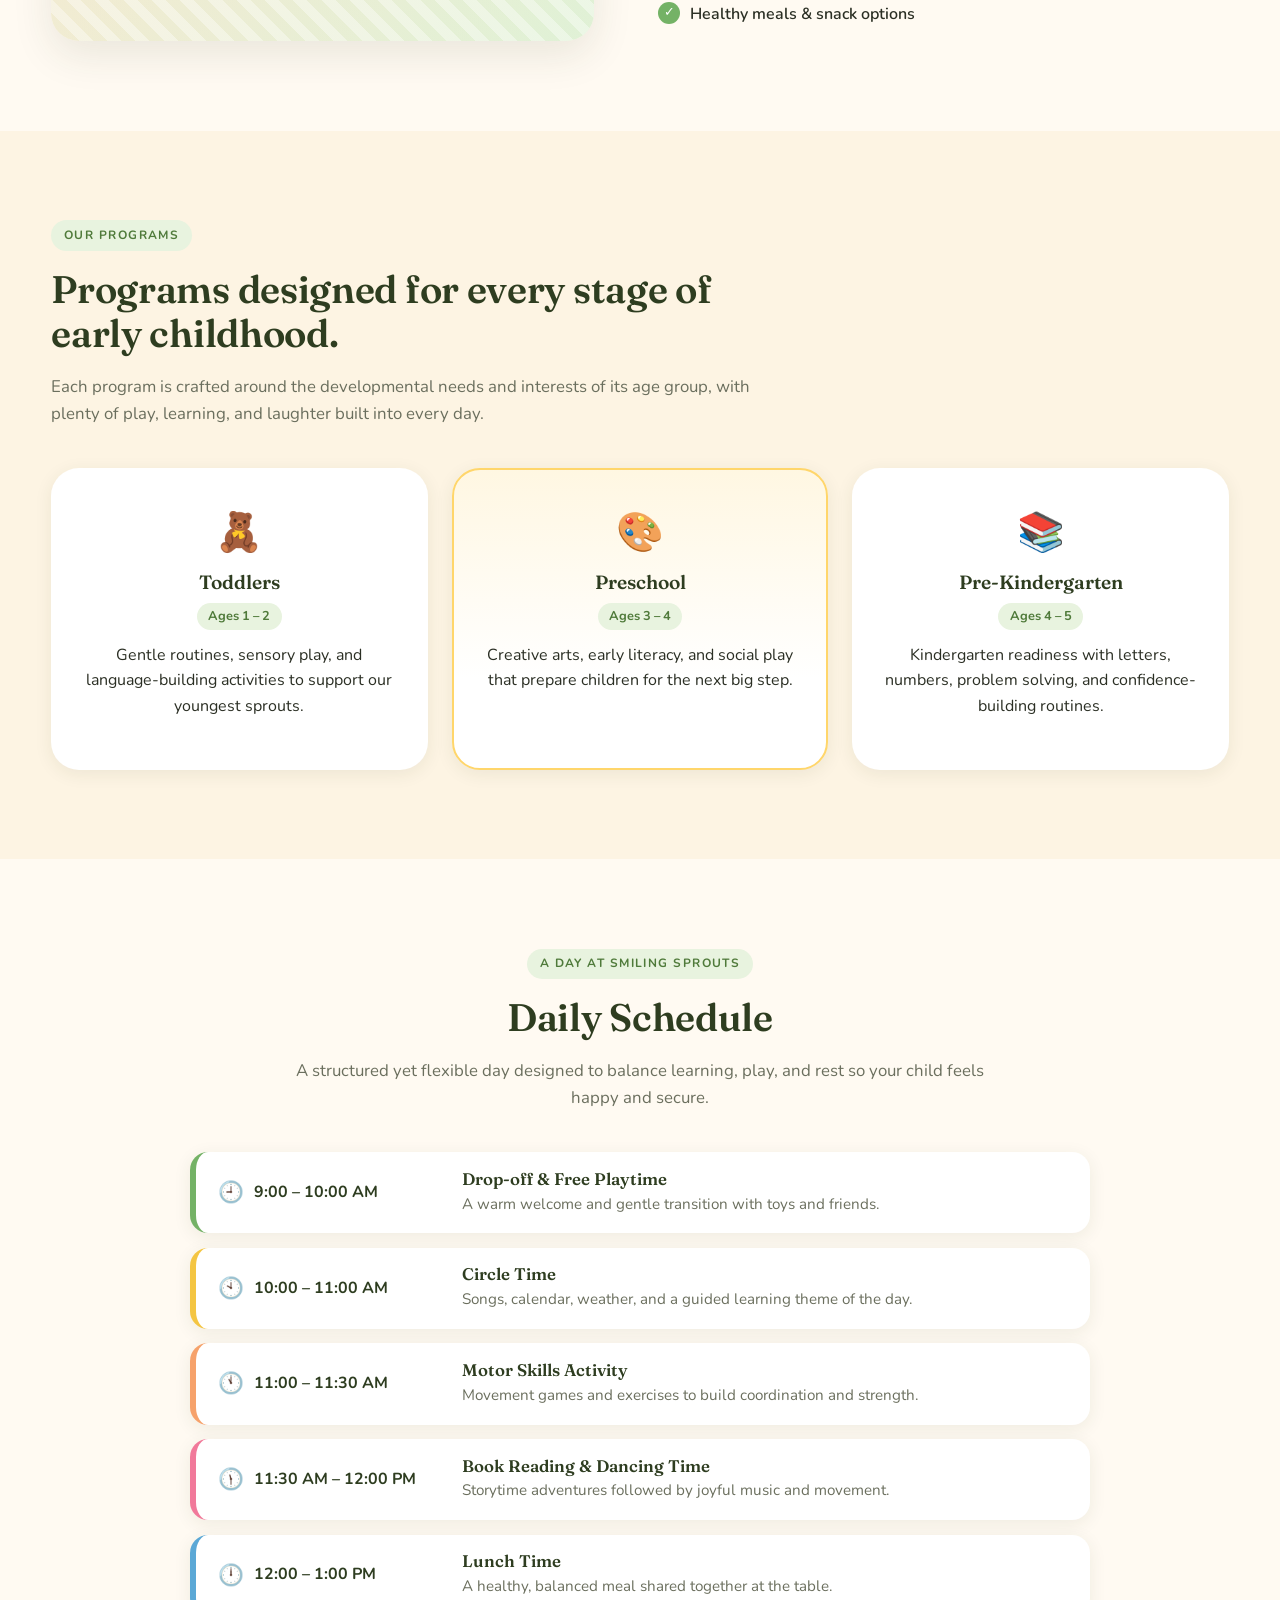
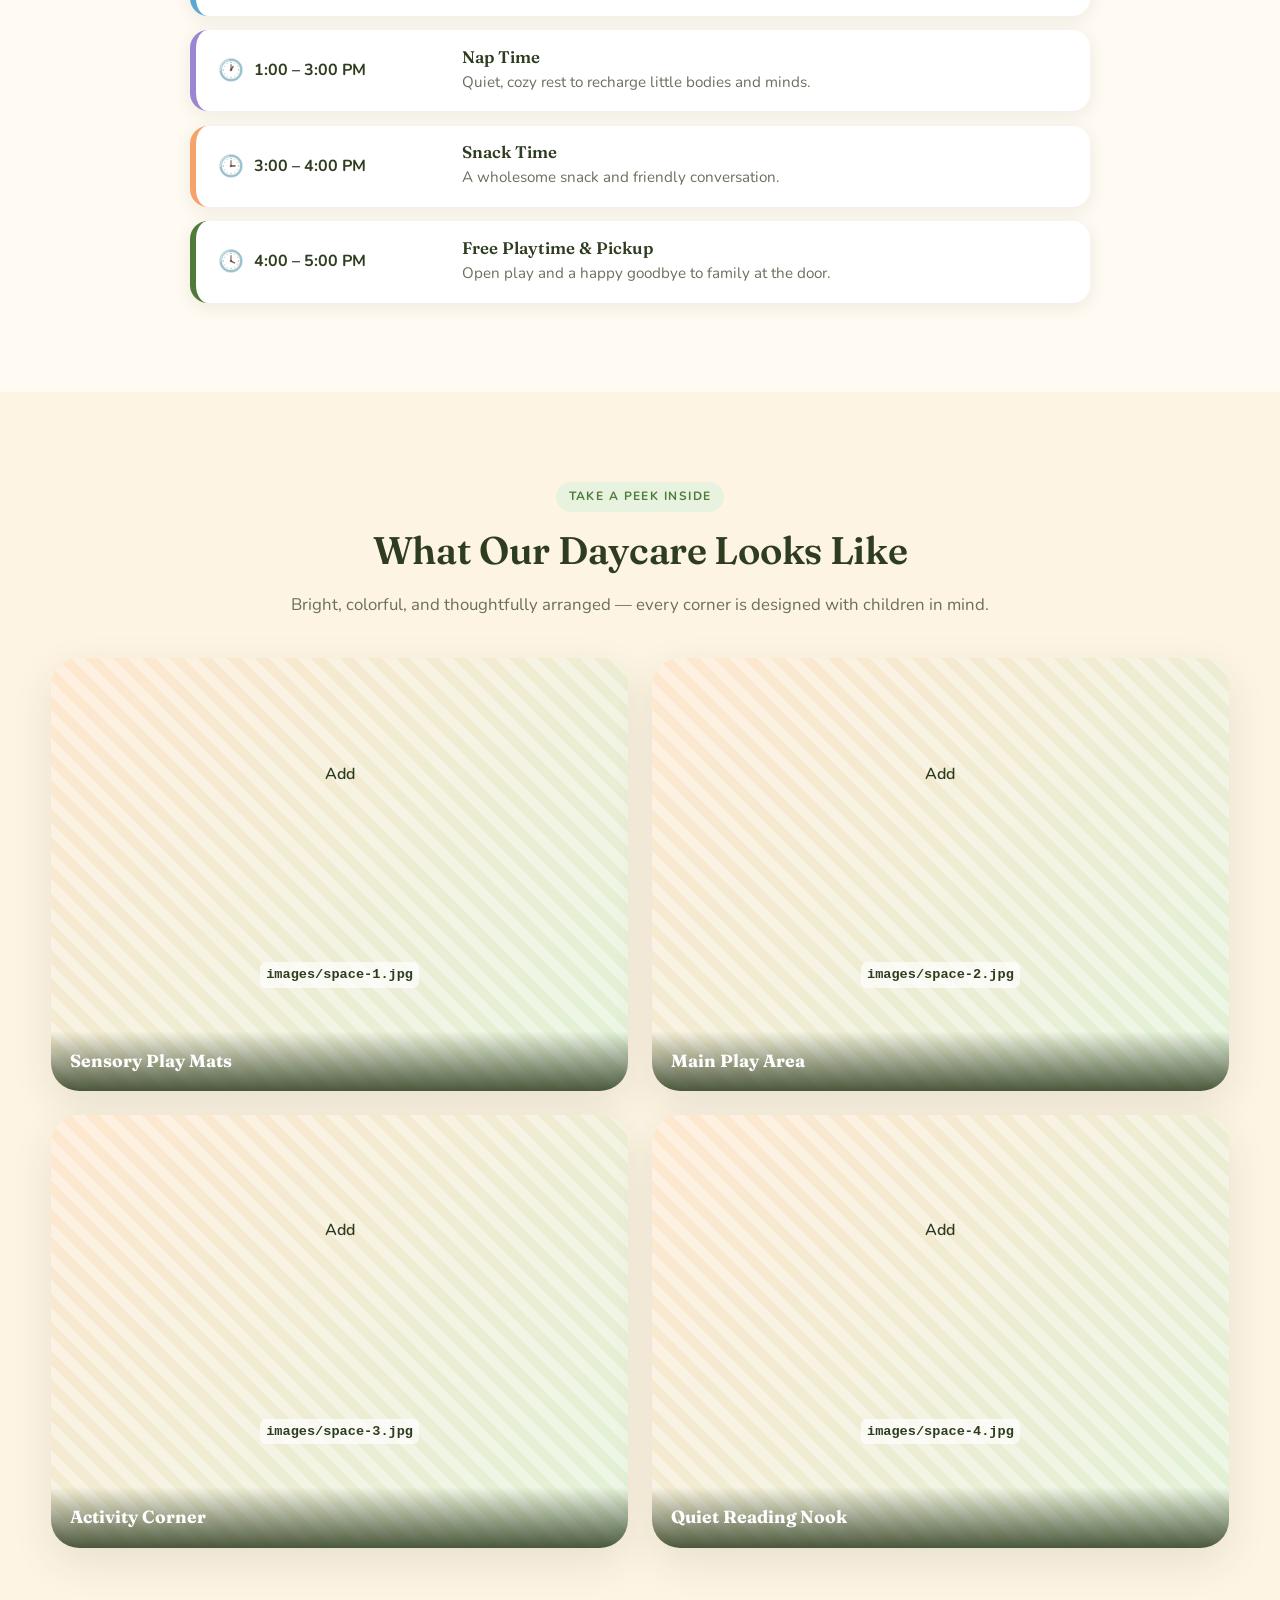
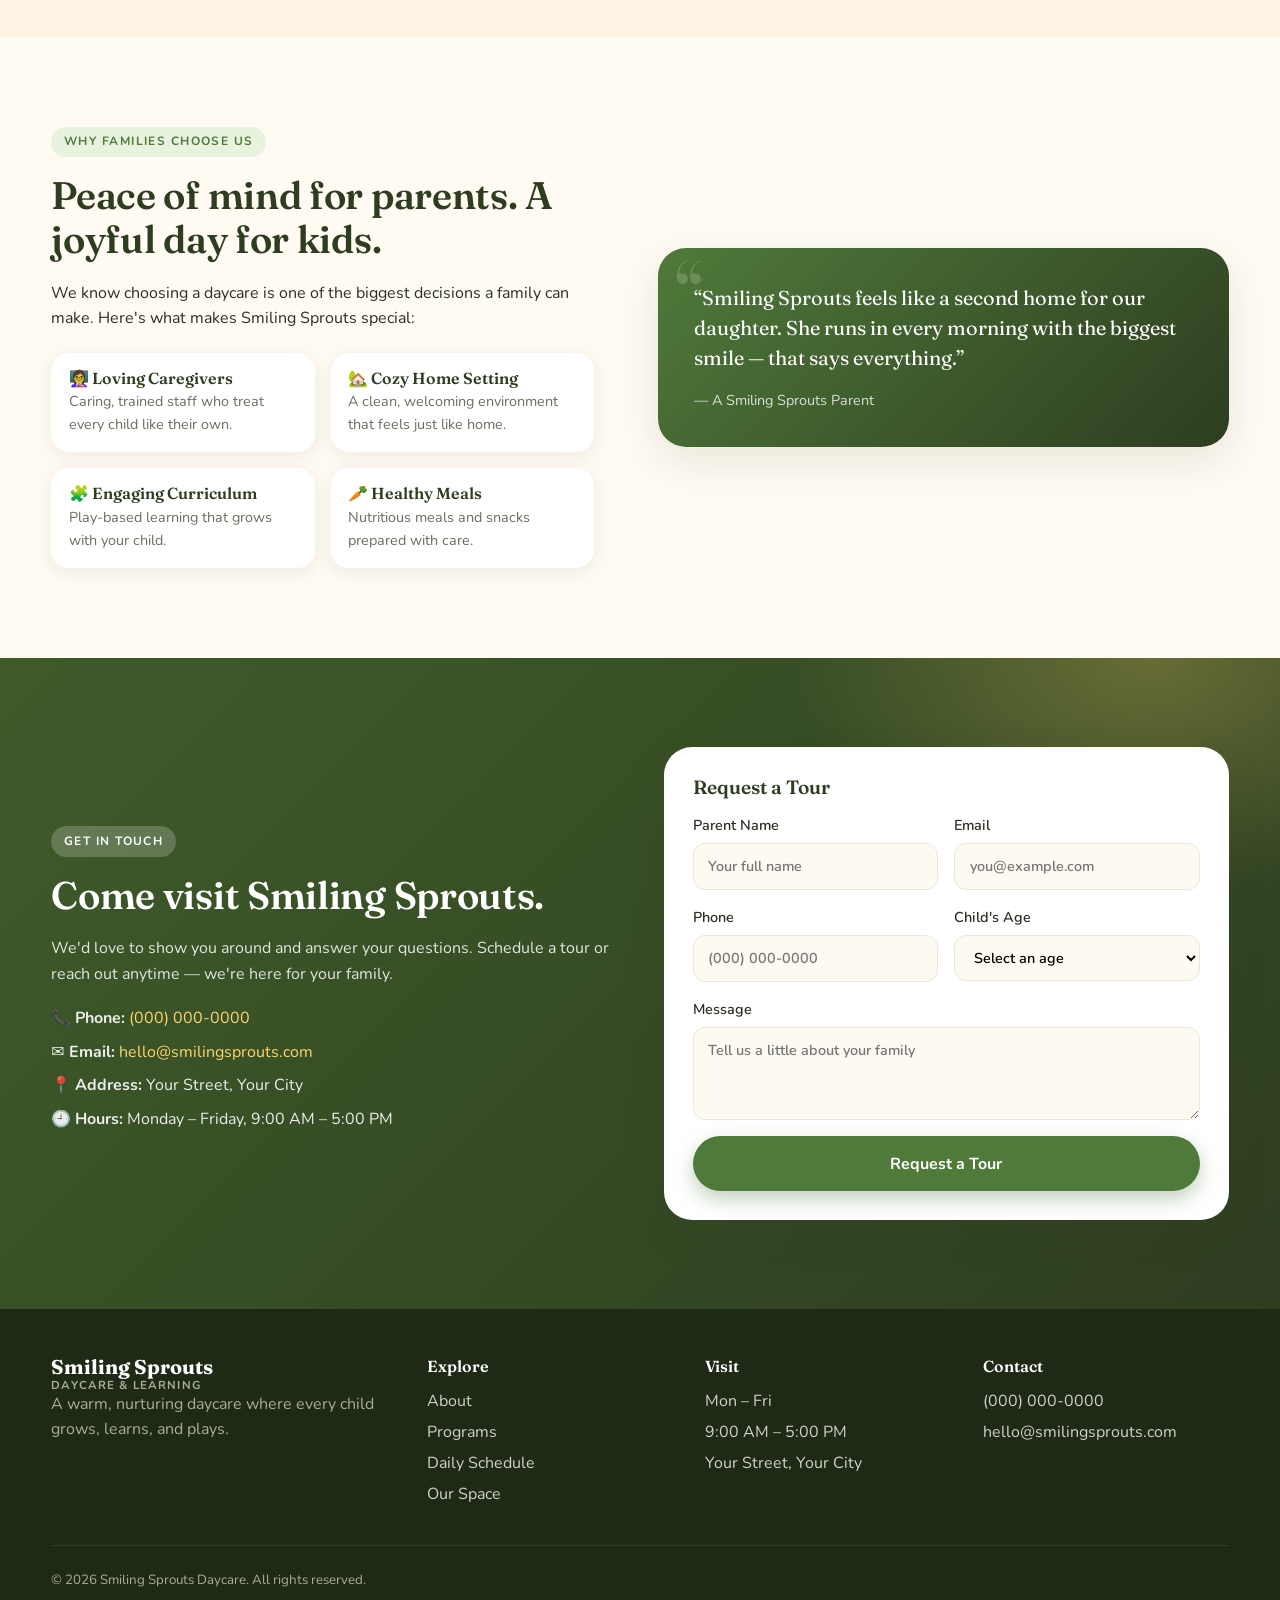
==== commit 53698277: "Consolidate site into single index.html Inline the CSS and JS so the entire site is one self-contain" ====
--- a/index.html
+++ b/index.html
@@ -8,7 +8,524 @@
   <link rel="preconnect" href="https://fonts.googleapis.com">
   <link rel="preconnect" href="https://fonts.gstatic.com" crossorigin>
   <link href="https://fonts.googleapis.com/css2?family=Fraunces:wght@500;600;700&family=Nunito:wght@400;500;600;700&display=swap" rel="stylesheet">
-  <link rel="stylesheet" href="styles.css" />
+  <style>
+    /* ---------- Smiling Sprouts — Stylesheet ---------- */
+    :root {
+      --green-900: #2e3d20;
+      --green-700: #4f7a3a;
+      --green-500: #74b266;
+      --green-100: #e8f3df;
+      --yellow-500: #f4c542;
+      --yellow-300: #ffd66b;
+      --peach-500: #f6a26b;
+      --pink-500: #f1799a;
+      --blue-500: #5ba8d6;
+      --cream:   #fffaf2;
+      --cream-2: #fdf4e3;
+      --text:    #2b2f24;
+      --muted:   #6b6f5e;
+      --border:  #ece7d8;
+      --shadow:  0 14px 40px rgba(48, 60, 30, 0.10);
+      --shadow-sm: 0 4px 18px rgba(48, 60, 30, 0.08);
+      --radius:  18px;
+      --radius-lg: 28px;
+    }
+    * { box-sizing: border-box; }
+    html { scroll-behavior: smooth; }
+    body {
+      margin: 0;
+      font-family: 'Nunito', system-ui, -apple-system, Segoe UI, Roboto, sans-serif;
+      color: var(--text);
+      background: var(--cream);
+      line-height: 1.6;
+      -webkit-font-smoothing: antialiased;
+    }
+    h1, h2, h3, h4, h5 {
+      font-family: 'Fraunces', Georgia, serif;
+      color: var(--green-900);
+      line-height: 1.15;
+      margin: 0 0 .5em;
+      font-weight: 600;
+    }
+    h1 { font-size: clamp(2.1rem, 4.5vw, 3.4rem); letter-spacing: -.5px; }
+    h2 { font-size: clamp(1.7rem, 3.2vw, 2.4rem); letter-spacing: -.3px; }
+    h3 { font-size: 1.2rem; }
+    h4 { font-size: 1.05rem; }
+    p { margin: 0 0 1em; }
+    a { color: var(--green-700); text-decoration: none; }
+    a:hover { color: var(--green-900); }
+    img { max-width: 100%; display: block; }
+    .container { width: min(1180px, 92%); margin-inline: auto; }
+    .sr-only {
+      position:absolute; width:1px; height:1px; padding:0; margin:-1px;
+      overflow:hidden; clip:rect(0,0,0,0); white-space:nowrap; border:0;
+    }
+    .eyebrow {
+      display: inline-block;
+      background: var(--green-100);
+      color: var(--green-700);
+      font-weight: 700;
+      font-size: .75rem;
+      letter-spacing: .12em;
+      text-transform: uppercase;
+      padding: .35rem .8rem;
+      border-radius: 999px;
+      margin-bottom: 1rem;
+    }
+    .eyebrow.light { background: rgba(255,255,255,.2); color: #fff; }
+    .accent { color: var(--green-700); }
+
+    /* Buttons */
+    .btn {
+      display: inline-flex; align-items: center; justify-content: center;
+      gap: .5rem;
+      padding: .9rem 1.4rem;
+      border-radius: 999px;
+      font-weight: 700;
+      text-decoration: none;
+      font-family: inherit;
+      font-size: 1rem;
+      border: 2px solid transparent;
+      cursor: pointer;
+      transition: transform .15s ease, box-shadow .2s ease, background .2s;
+    }
+    .btn-primary {
+      background: var(--green-700); color: #fff;
+      box-shadow: 0 8px 20px rgba(79,122,58,.35);
+    }
+    .btn-primary:hover { background: var(--green-900); transform: translateY(-2px); color:#fff; }
+    .btn-ghost {
+      background: transparent; color: var(--green-900);
+      border-color: var(--green-700);
+    }
+    .btn-ghost:hover { background: var(--green-100); }
+    .btn-small { padding: .55rem 1.1rem; font-size: .9rem; }
+    .btn.full { width: 100%; }
+
+    /* Header / Nav */
+    .site-header {
+      position: sticky; top: 0; z-index: 50;
+      background: rgba(255, 250, 242, .9);
+      backdrop-filter: saturate(160%) blur(10px);
+      border-bottom: 1px solid var(--border);
+    }
+    .nav-wrap {
+      display: flex; align-items: center; justify-content: space-between;
+      padding: .8rem 0;
+    }
+    .brand {
+      display: flex; align-items: center; gap: .7rem;
+      color: var(--green-900); font-weight: 700;
+    }
+    .brand-mark {
+      width: 44px; height: 44px;
+      display: grid; place-items: center;
+      background: #fff; border-radius: 14px;
+      box-shadow: var(--shadow-sm);
+    }
+    .brand-text { display: flex; flex-direction: column; line-height: 1; }
+    .brand-name { font-family: 'Fraunces', serif; font-size: 1.25rem; }
+    .brand-tag  { font-size: .72rem; color: var(--muted); letter-spacing: .1em; text-transform: uppercase; margin-top: 3px; }
+    .site-nav ul {
+      list-style: none; display: flex; gap: 1.4rem; margin: 0; padding: 0; align-items: center;
+    }
+    .site-nav a {
+      color: var(--text); font-weight: 600; font-size: .95rem;
+    }
+    .site-nav a:hover { color: var(--green-700); }
+    .nav-toggle {
+      display: none;
+      flex-direction: column; gap: 4px;
+      background: transparent; border: 0; cursor: pointer; padding: .4rem;
+    }
+    .nav-toggle span {
+      width: 24px; height: 2.5px; background: var(--green-900); border-radius: 2px;
+    }
+
+    /* Hero */
+    .hero {
+      position: relative;
+      padding: clamp(2.5rem, 6vw, 5rem) 0 clamp(3rem, 7vw, 6rem);
+      overflow: hidden;
+      background:
+        radial-gradient(900px 600px at 90% -10%, rgba(255, 214, 107, .35), transparent 60%),
+        radial-gradient(700px 500px at -10% 110%, rgba(116, 178, 102, .25), transparent 60%),
+        var(--cream);
+    }
+    .hero-grid {
+      display: grid;
+      grid-template-columns: 1.05fr .95fr;
+      gap: clamp(2rem, 5vw, 4rem);
+      align-items: center;
+    }
+    .hero-copy .lead {
+      font-size: 1.1rem; color: var(--muted); max-width: 48ch;
+    }
+    .hero-cta { display: flex; gap: .8rem; flex-wrap: wrap; margin: 1.5rem 0 2rem; }
+    .hero-trust {
+      list-style: none; padding: 0; margin: 0;
+      display: flex; gap: 2rem; flex-wrap: wrap;
+    }
+    .hero-trust li { display: flex; flex-direction: column; line-height: 1.2; }
+    .hero-trust strong { font-family: 'Fraunces', serif; font-size: 1.4rem; color: var(--green-900); }
+    .hero-trust span { color: var(--muted); font-size: .9rem; }
+    .hero-art {
+      position: relative;
+      aspect-ratio: 4/4.4;
+    }
+    .hero-image {
+      position: absolute; inset: 0;
+      border-radius: var(--radius-lg);
+      overflow: hidden;
+      box-shadow: var(--shadow);
+      background: linear-gradient(135deg, #ffe8b6 0%, #ffd2c1 50%, #d8eecc 100%);
+    }
+    .hero-image img { width: 100%; height: 100%; object-fit: cover; }
+    .blob {
+      position: absolute; border-radius: 50%; filter: blur(2px); z-index: -1;
+    }
+    .blob-1 { width: 220px; height: 220px; background: var(--yellow-300); top: -40px; right: -30px; opacity: .55; }
+    .blob-2 { width: 180px; height: 180px; background: var(--green-500); bottom: -40px; left: -30px; opacity: .45; }
+    .floating-badge {
+      position: absolute;
+      background: #fff;
+      padding: .8rem 1.1rem;
+      border-radius: 16px;
+      box-shadow: var(--shadow);
+      display: flex; flex-direction: column;
+      line-height: 1.2;
+      font-weight: 700;
+    }
+    .floating-badge small { color: var(--muted); font-weight: 500; font-size: .75rem; margin-top: 2px; letter-spacing: .04em; }
+    .badge-stars { top: 8%; left: -14px; color: var(--yellow-500); }
+    .badge-stars span { font-size: 1.1rem; }
+    .badge-ages { bottom: 8%; right: -14px; color: var(--green-700); }
+    .badge-ages strong { font-family: 'Fraunces', serif; font-size: 1.15rem; }
+
+    /* Image placeholders */
+    .image-placeholder {
+      position: absolute; inset: 0;
+      display: grid; place-items: center; text-align: center;
+      padding: 1rem;
+      color: var(--green-900);
+      font-weight: 600;
+      background: repeating-linear-gradient(
+        45deg, rgba(255,255,255,.5), rgba(255,255,255,.5) 10px,
+        rgba(255,255,255,.2) 10px, rgba(255,255,255,.2) 20px
+      );
+      pointer-events: none;
+    }
+    .image-placeholder code {
+      background: rgba(255,255,255,.7); padding: 2px 6px; border-radius: 6px; font-size: .85rem;
+    }
+    .image-placeholder.small { font-size: .9rem; }
+    img + .image-placeholder { z-index: 0; }
+    .hero-image img, .about-image img, .gallery-item img { position: relative; z-index: 1; }
+
+    /* Feature Strip */
+    .feature-strip {
+      padding: 2rem 0;
+      background: var(--cream-2);
+      border-block: 1px solid var(--border);
+    }
+    .feature-grid {
+      display: grid;
+      grid-template-columns: repeat(4, 1fr);
+      gap: 1.5rem;
+    }
+    .feature {
+      text-align: left;
+      background: #fff;
+      border-radius: var(--radius);
+      padding: 1.4rem 1.3rem;
+      box-shadow: var(--shadow-sm);
+    }
+    .feature h3 { margin: .8rem 0 .3rem; font-size: 1.08rem; }
+    .feature p { margin: 0; color: var(--muted); font-size: .95rem; }
+    .feature-icon {
+      width: 48px; height: 48px; border-radius: 14px;
+      background: var(--green-100); display: grid; place-items: center;
+    }
+    .feature-icon svg { width: 26px; height: 26px; }
+
+    /* Sections */
+    .section { padding: clamp(3rem, 7vw, 6rem) 0; }
+    .section-soft { background: var(--cream-2); }
+    .section-head { max-width: 720px; margin-bottom: 2.5rem; }
+    .section-head.center { margin-inline: auto; text-align: center; }
+    .section-sub { color: var(--muted); font-size: 1.05rem; }
+    .two-col {
+      display: grid;
+      grid-template-columns: 1fr 1.05fr;
+      gap: clamp(2rem, 5vw, 4rem);
+      align-items: center;
+    }
+    .two-col.reverse .col-art { order: 2; }
+    .about-image {
+      position: relative;
+      aspect-ratio: 4/3.4;
+      border-radius: var(--radius-lg);
+      overflow: hidden;
+      box-shadow: var(--shadow);
+      background: linear-gradient(135deg, #ffe1c3, #d8eecc);
+    }
+    .about-image img { width: 100%; height: 100%; object-fit: cover; }
+    .check-list { list-style: none; padding: 0; margin: 1rem 0 0; }
+    .check-list li {
+      position: relative; padding-left: 2rem; margin: .55rem 0;
+      font-weight: 600;
+    }
+    .check-list li::before {
+      content: "✓"; position: absolute; left: 0; top: 0;
+      width: 22px; height: 22px; border-radius: 50%;
+      background: var(--green-500); color: #fff;
+      display: grid; place-items: center;
+      font-size: .8rem;
+    }
+
+    /* Programs */
+    .program-grid {
+      display: grid;
+      grid-template-columns: repeat(3, 1fr);
+      gap: 1.5rem;
+    }
+    .program-card {
+      background: #fff;
+      border-radius: var(--radius-lg);
+      padding: 2rem 1.6rem;
+      text-align: center;
+      box-shadow: var(--shadow-sm);
+      border: 2px solid transparent;
+      transition: transform .2s ease, box-shadow .25s ease;
+    }
+    .program-card:hover { transform: translateY(-4px); box-shadow: var(--shadow); }
+    .program-card.highlight {
+      background: linear-gradient(180deg, #fff7e2 0%, #fff 70%);
+      border-color: var(--yellow-300);
+    }
+    .program-emoji { font-size: 2.4rem; margin-bottom: .5rem; }
+    .program-card .age {
+      display: inline-block;
+      background: var(--green-100); color: var(--green-700);
+      padding: .2rem .7rem; border-radius: 999px;
+      font-size: .8rem; font-weight: 700; margin: 0 0 .8rem;
+    }
+
+    /* Schedule */
+    .schedule {
+      list-style: none; padding: 0; margin: 0;
+      display: grid; gap: .9rem;
+      max-width: 900px; margin-inline: auto;
+    }
+    .schedule li {
+      display: grid;
+      grid-template-columns: 220px 1fr;
+      gap: 1.5rem;
+      align-items: center;
+      background: #fff;
+      border-radius: var(--radius);
+      padding: 1.1rem 1.4rem;
+      box-shadow: var(--shadow-sm);
+      border-left: 6px solid var(--green-500);
+      transition: transform .15s ease;
+    }
+    .schedule li:hover { transform: translateX(4px); }
+    .schedule li:nth-child(2) { border-left-color: var(--yellow-500); }
+    .schedule li:nth-child(3) { border-left-color: var(--peach-500); }
+    .schedule li:nth-child(4) { border-left-color: var(--pink-500); }
+    .schedule li:nth-child(5) { border-left-color: var(--blue-500); }
+    .schedule li:nth-child(6) { border-left-color: #9b86d3; }
+    .schedule li:nth-child(7) { border-left-color: var(--peach-500); }
+    .schedule li:nth-child(8) { border-left-color: var(--green-700); }
+    .sched-time {
+      display: flex; align-items: center; gap: .6rem;
+      font-weight: 700; color: var(--green-900);
+      font-size: 1rem;
+    }
+    .sched-time .clock { font-size: 1.3rem; }
+    .sched-body h4 { margin: 0 0 .15rem; }
+    .sched-body p  { margin: 0; color: var(--muted); font-size: .95rem; }
+
+    /* Gallery */
+    .gallery-grid {
+      display: grid;
+      grid-template-columns: repeat(2, 1fr);
+      gap: 1.5rem;
+    }
+    .gallery-item {
+      position: relative;
+      margin: 0;
+      border-radius: var(--radius-lg);
+      overflow: hidden;
+      background: linear-gradient(135deg, #ffe1c3, #d8eecc);
+      aspect-ratio: 4/3;
+      box-shadow: var(--shadow);
+      transition: transform .25s ease;
+    }
+    .gallery-item:hover { transform: translateY(-4px); }
+    .gallery-item img { width: 100%; height: 100%; object-fit: cover; }
+    .gallery-item figcaption {
+      position: absolute; left: 0; right: 0; bottom: 0;
+      padding: 1rem 1.2rem;
+      background: linear-gradient(transparent, rgba(46,61,32,.85));
+      color: #fff;
+      font-weight: 700;
+      font-family: 'Fraunces', serif;
+      font-size: 1.1rem;
+      z-index: 2;
+    }
+
+    /* Why Us */
+    .why-grid {
+      display: grid;
+      grid-template-columns: 1fr 1fr;
+      gap: 1rem;
+      margin-top: 1.3rem;
+    }
+    .why-item {
+      background: #fff;
+      border-radius: var(--radius);
+      padding: 1rem 1.1rem;
+      box-shadow: var(--shadow-sm);
+    }
+    .why-item h4 { margin: 0 0 .2rem; font-size: 1rem; }
+    .why-item p  { margin: 0; color: var(--muted); font-size: .9rem; }
+    .quote-card {
+      background: linear-gradient(135deg, var(--green-700), var(--green-900));
+      color: #fff;
+      border-radius: var(--radius-lg);
+      padding: 2.2rem;
+      position: relative;
+      box-shadow: var(--shadow);
+    }
+    .quote-card::before {
+      content: "“";
+      position: absolute; top: 4px; left: 18px;
+      font-family: 'Fraunces', serif;
+      font-size: 6rem; color: rgba(255,255,255,.18); line-height: 1;
+    }
+    .quote-card p {
+      font-family: 'Fraunces', serif;
+      font-size: 1.25rem; line-height: 1.5; margin: 0 0 1rem;
+    }
+    .quote-card footer { color: rgba(255,255,255,.8); font-size: .9rem; }
+
+    /* CTA */
+    .cta {
+      padding: clamp(3rem, 7vw, 6rem) 0;
+      background:
+        radial-gradient(600px 400px at 90% 0%, rgba(255,214,107,.25), transparent 60%),
+        linear-gradient(135deg, #3f5b2a, #2e3d20);
+      color: #fff;
+    }
+    .cta h2 { color: #fff; }
+    .cta p  { color: rgba(255,255,255,.85); }
+    .cta-grid {
+      display: grid;
+      grid-template-columns: 1fr 1fr;
+      gap: 3rem;
+      align-items: center;
+    }
+    .contact-info {
+      list-style: none; padding: 0; margin: 1.2rem 0 0;
+    }
+    .contact-info li { margin: .5rem 0; color: rgba(255,255,255,.9); }
+    .contact-info a { color: var(--yellow-300); }
+    .contact-info a:hover { color: #fff; }
+    .contact-form {
+      background: #fff;
+      color: var(--text);
+      padding: 1.8rem;
+      border-radius: var(--radius-lg);
+      box-shadow: var(--shadow);
+      display: grid;
+      grid-template-columns: 1fr 1fr;
+      gap: 1rem;
+    }
+    .contact-form h3 { grid-column: 1 / -1; margin: 0; }
+    .contact-form label { display: flex; flex-direction: column; gap: .35rem; font-weight: 600; font-size: .9rem; }
+    .contact-form label.full { grid-column: 1 / -1; }
+    .contact-form input,
+    .contact-form select,
+    .contact-form textarea {
+      font: inherit; padding: .7rem .9rem;
+      border: 1.5px solid var(--border);
+      border-radius: 12px;
+      background: #fdfaf1;
+      transition: border-color .2s;
+    }
+    .contact-form input:focus,
+    .contact-form select:focus,
+    .contact-form textarea:focus {
+      outline: none; border-color: var(--green-500);
+      background: #fff;
+    }
+    .contact-form button { grid-column: 1 / -1; }
+    .form-success {
+      grid-column: 1 / -1; margin: 0;
+      background: var(--green-100); color: var(--green-900);
+      padding: .8rem 1rem; border-radius: 12px; font-weight: 600;
+    }
+
+    /* Footer */
+    .site-footer {
+      background: #1f2a16;
+      color: #cfd2c4;
+      padding: 3rem 0 1.5rem;
+    }
+    .site-footer .brand-name { color: #fff; }
+    .site-footer .brand-tag  { color: #a8ad99; }
+    .footer-grid {
+      display: grid;
+      grid-template-columns: 1.4fr 1fr 1fr 1fr;
+      gap: 2rem;
+      padding-bottom: 2rem;
+      border-bottom: 1px solid rgba(255,255,255,.08);
+    }
+    .site-footer h5 {
+      color: #fff; font-family: 'Fraunces', serif; font-size: 1rem;
+      margin: 0 0 .8rem;
+    }
+    .site-footer ul { list-style: none; padding: 0; margin: 0; }
+    .site-footer ul li { margin: .35rem 0; }
+    .site-footer a { color: #cfd2c4; }
+    .site-footer a:hover { color: var(--yellow-300); }
+    .site-footer .muted { color: #a8ad99; }
+    .footer-bottom { padding-top: 1.3rem; color: #a8ad99; }
+
+    /* Responsive */
+    @media (max-width: 980px) {
+      .hero-grid,
+      .two-col,
+      .cta-grid { grid-template-columns: 1fr; }
+      .two-col.reverse .col-art { order: 0; }
+      .hero-art { aspect-ratio: 4/3.4; max-width: 560px; margin-inline: auto; width: 100%; }
+      .feature-grid { grid-template-columns: repeat(2, 1fr); }
+      .program-grid { grid-template-columns: 1fr; }
+      .why-grid { grid-template-columns: 1fr; }
+      .footer-grid { grid-template-columns: 1fr 1fr; }
+      .nav-toggle { display: inline-flex; }
+      .site-nav ul {
+        position: absolute; top: 100%; right: 4%; left: 4%;
+        background: #fff; flex-direction: column; gap: .25rem;
+        padding: 1rem; border-radius: var(--radius);
+        box-shadow: var(--shadow);
+        display: none;
+      }
+      .site-nav ul.open { display: flex; }
+      .site-nav ul li { width: 100%; }
+      .site-nav ul a { display: block; padding: .65rem .8rem; border-radius: 10px; }
+      .site-nav ul a:hover { background: var(--green-100); }
+    }
+    @media (max-width: 640px) {
+      .schedule li { grid-template-columns: 1fr; gap: .35rem; }
+      .gallery-grid { grid-template-columns: 1fr; }
+      .contact-form { grid-template-columns: 1fr; padding: 1.4rem; }
+      .feature-grid { grid-template-columns: 1fr; }
+      .footer-grid { grid-template-columns: 1fr; }
+      .hero-trust { gap: 1.2rem; }
+    }
+  </style>
 </head>
 <body>
 
@@ -20,7 +537,7 @@
           <svg viewBox="0 0 64 64" width="40" height="40">
             <circle cx="32" cy="32" r="30" fill="#FFD66B"/>
             <path d="M20 36c3 5 9 8 12 8s9-3 12-8" stroke="#3B4A2A" stroke-width="3" stroke-linecap="round" fill="none"/>
-            <circle cx="24" cy="28" cy="28" r="2.5" fill="#3B4A2A"/>
+            <circle cx="24" cy="28" r="2.5" fill="#3B4A2A"/>
             <circle cx="40" cy="28" r="2.5" fill="#3B4A2A"/>
             <path d="M32 18c-2-6 4-10 8-6-4 2-4 5-3 8-2-1-4-1-5-2z" fill="#74B266"/>
           </svg>
@@ -42,7 +559,7 @@
           <li><a href="#schedule">Daily Schedule</a></li>
           <li><a href="#gallery">Our Space</a></li>
           <li><a href="#why">Why Us</a></li>
-          <li><a href="#contact" class="btn btn-pill btn-small">Contact</a></li>
+          <li><a href="#contact" class="btn btn-primary btn-small">Contact</a></li>
         </ul>
       </nav>
     </div>
@@ -73,7 +590,6 @@
         <div class="blob blob-1"></div>
         <div class="blob blob-2"></div>
         <div class="hero-image">
-          <!-- Replace with your hero image -->
           <img src="images/hero-playroom.jpg" alt="Bright, welcoming Smiling Sprouts playroom" onerror="this.style.display='none'"/>
           <div class="image-placeholder">Add hero image as<br/><code>images/hero-playroom.jpg</code></div>
         </div>
@@ -415,6 +931,25 @@
     </div>
   </footer>
 
-  <script src="script.js"></script>
+  <script>
+    // Mobile nav toggle
+    const navToggle = document.querySelector('.nav-toggle');
+    const navList = document.querySelector('#primary-menu');
+    if (navToggle && navList) {
+      navToggle.addEventListener('click', () => {
+        const open = navList.classList.toggle('open');
+        navToggle.setAttribute('aria-expanded', String(open));
+      });
+      navList.querySelectorAll('a').forEach(a => {
+        a.addEventListener('click', () => {
+          navList.classList.remove('open');
+          navToggle.setAttribute('aria-expanded', 'false');
+        });
+      });
+    }
+    // Year in footer
+    const yearEl = document.getElementById('year');
+    if (yearEl) yearEl.textContent = new Date().getFullYear();
+  </script>
 </body>
 </html>
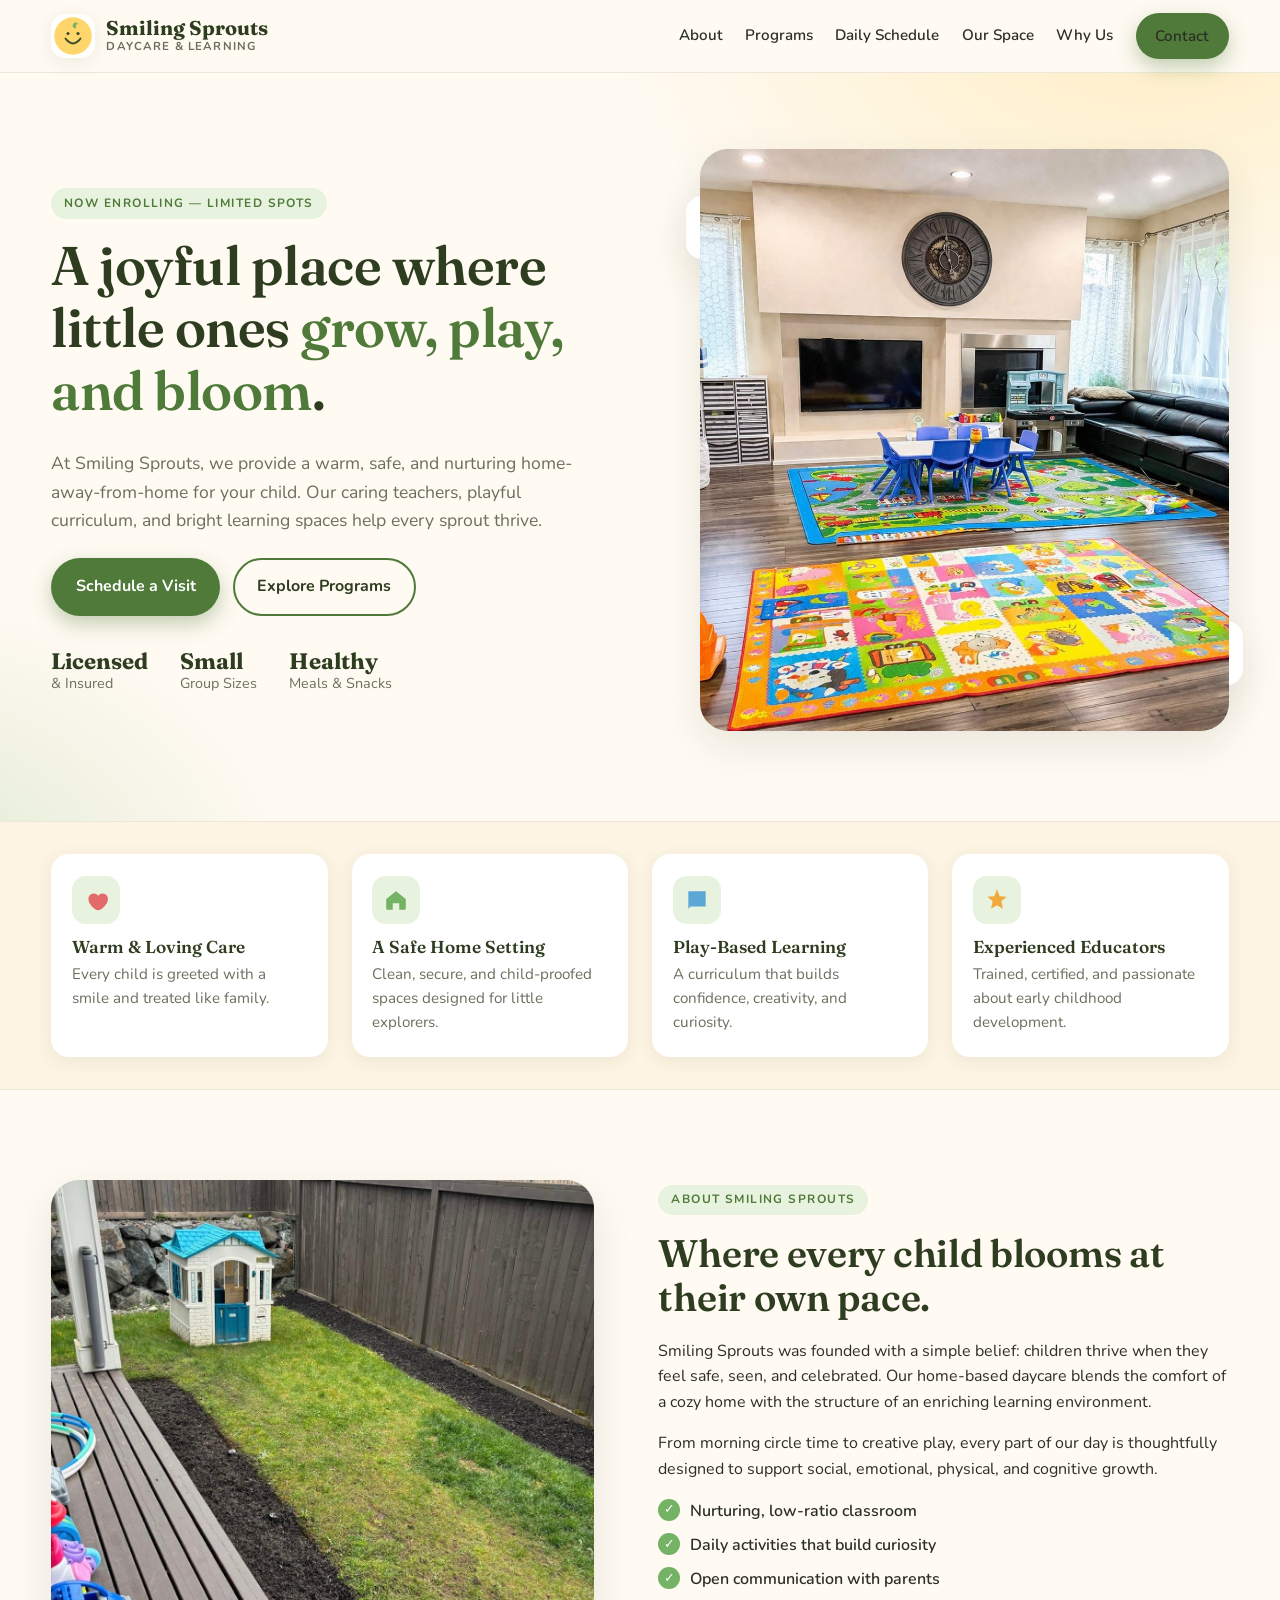
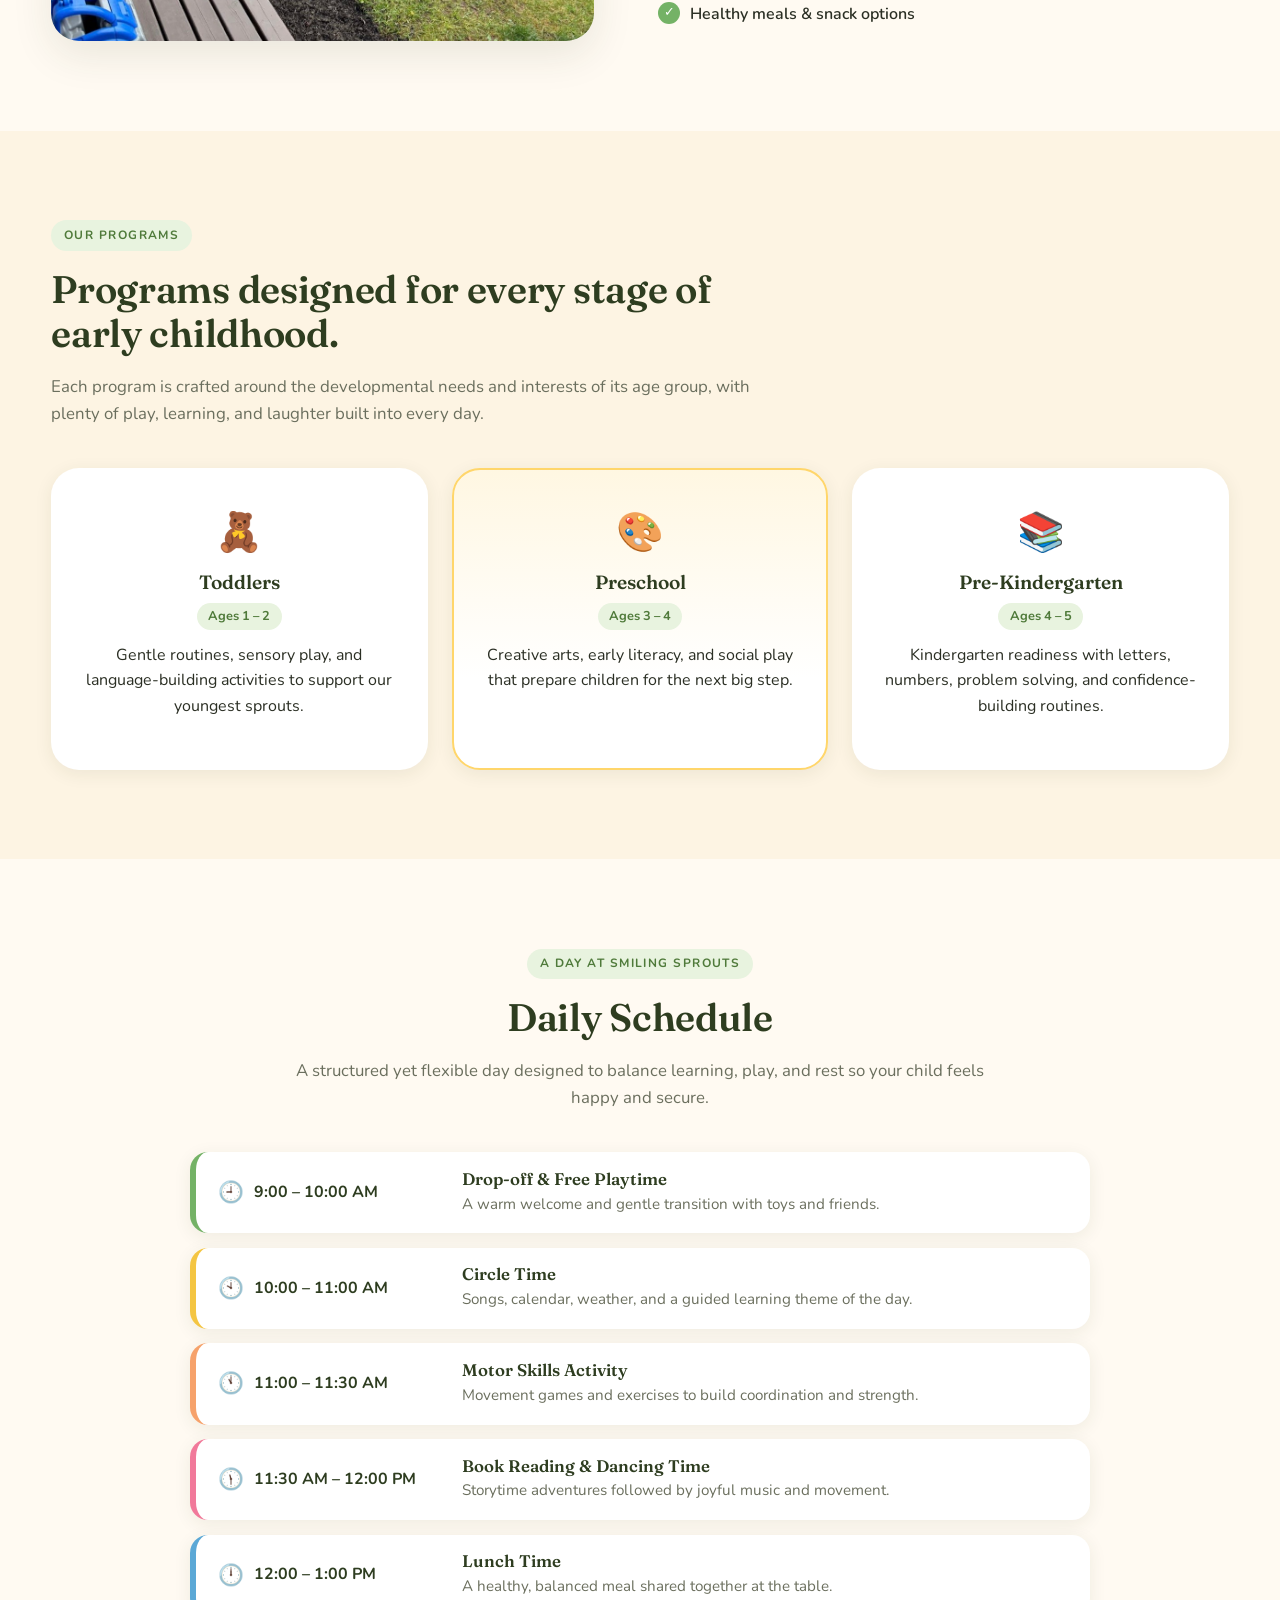
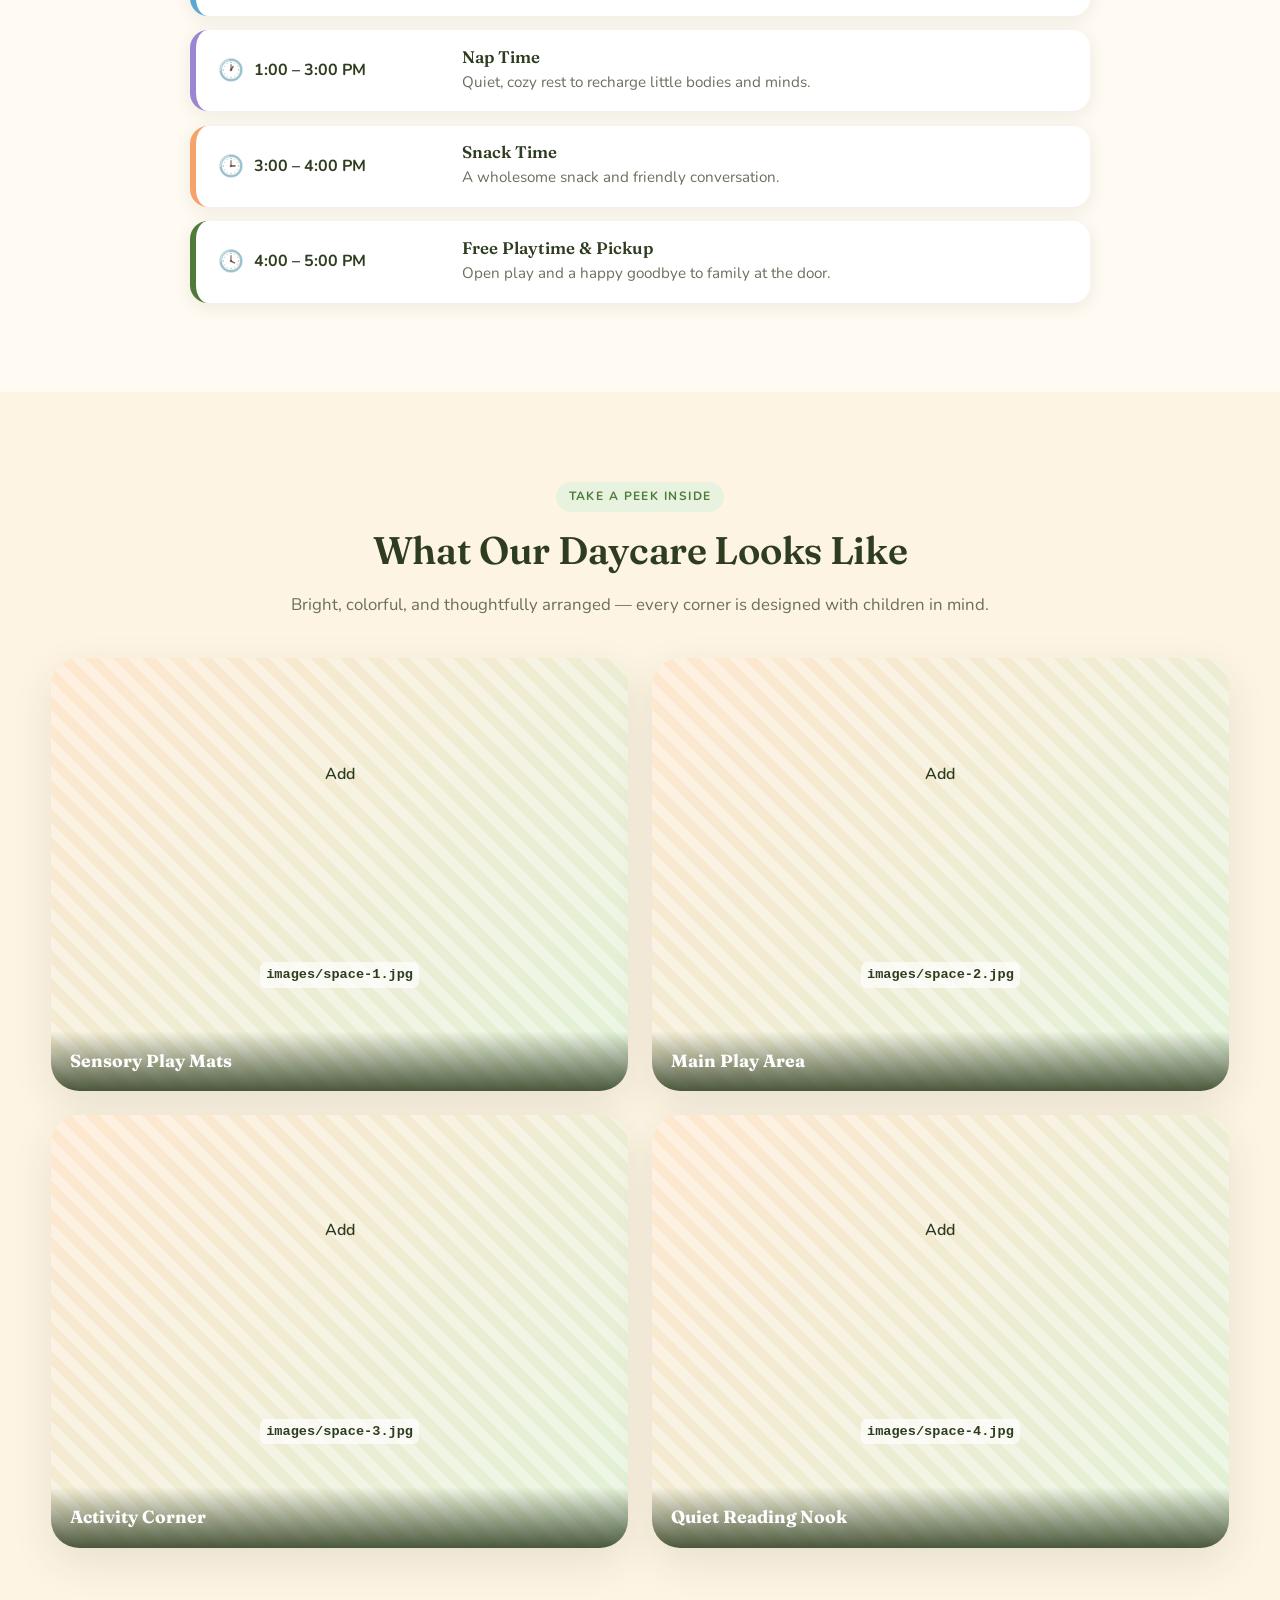
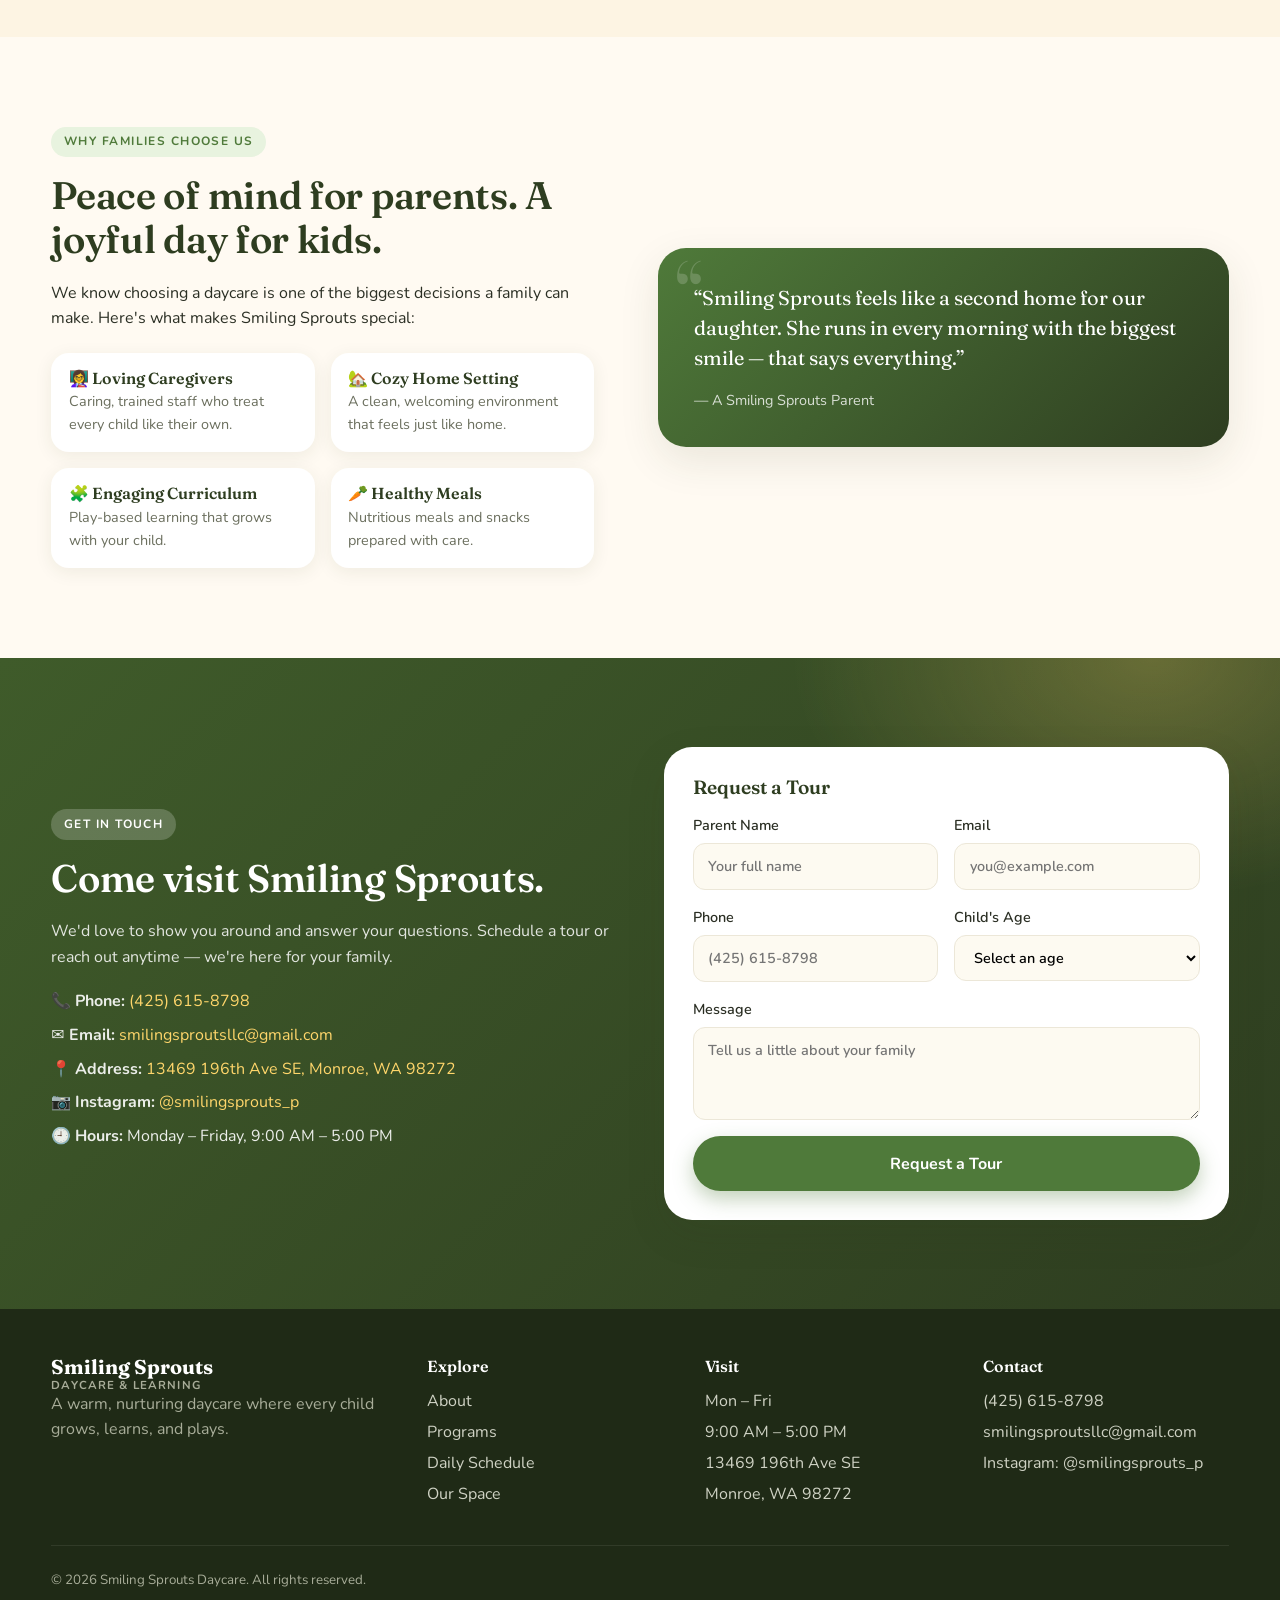
==== commit ca0129d0: "Update contact info: phone, email, address, Instagram Replaces placeholder contact details with real" ====
--- a/index.html
+++ b/index.html
@@ -849,9 +849,10 @@
         <h2>Come visit Smiling Sprouts.</h2>
         <p>We'd love to show you around and answer your questions. Schedule a tour or reach out anytime — we're here for your family.</p>
         <ul class="contact-info">
-          <li><strong>📞 Phone:</strong> <a href="tel:+10000000000">(000) 000-0000</a></li>
-          <li><strong>✉️ Email:</strong> <a href="mailto:hello@smilingsprouts.com">hello@smilingsprouts.com</a></li>
-          <li><strong>📍 Address:</strong> Your Street, Your City</li>
+          <li><strong>📞 Phone:</strong> <a href="tel:+14256158798">(425) 615-8798</a></li>
+          <li><strong>✉️ Email:</strong> <a href="mailto:smilingsproutsllc@gmail.com">smilingsproutsllc@gmail.com</a></li>
+          <li><strong>📍 Address:</strong> <a href="https://maps.google.com/?q=13469+196th+Ave+SE,+Monroe,+WA+98272" target="_blank" rel="noopener">13469 196th Ave SE, Monroe, WA 98272</a></li>
+          <li><strong>📷 Instagram:</strong> <a href="https://instagram.com/smilingsprouts_p" target="_blank" rel="noopener">@smilingsprouts_p</a></li>
           <li><strong>🕘 Hours:</strong> Monday – Friday, 9:00 AM – 5:00 PM</li>
         </ul>
       </div>
@@ -868,7 +869,7 @@
         </label>
         <label>
           <span>Phone</span>
-          <input type="tel" name="phone" placeholder="(000) 000-0000" />
+          <input type="tel" name="phone" placeholder="(425) 615-8798" />
         </label>
         <label>
           <span>Child's Age</span>
@@ -915,14 +916,16 @@
         <ul>
           <li>Mon – Fri</li>
           <li>9:00 AM – 5:00 PM</li>
-          <li>Your Street, Your City</li>
+          <li>13469 196th Ave SE</li>
+          <li>Monroe, WA 98272</li>
         </ul>
       </div>
       <div>
         <h5>Contact</h5>
         <ul>
-          <li><a href="tel:+10000000000">(000) 000-0000</a></li>
-          <li><a href="mailto:hello@smilingsprouts.com">hello@smilingsprouts.com</a></li>
+          <li><a href="tel:+14256158798">(425) 615-8798</a></li>
+          <li><a href="mailto:smilingsproutsllc@gmail.com">smilingsproutsllc@gmail.com</a></li>
+          <li><a href="https://instagram.com/smilingsprouts_p" target="_blank" rel="noopener">Instagram: @smilingsprouts_p</a></li>
         </ul>
       </div>
     </div>
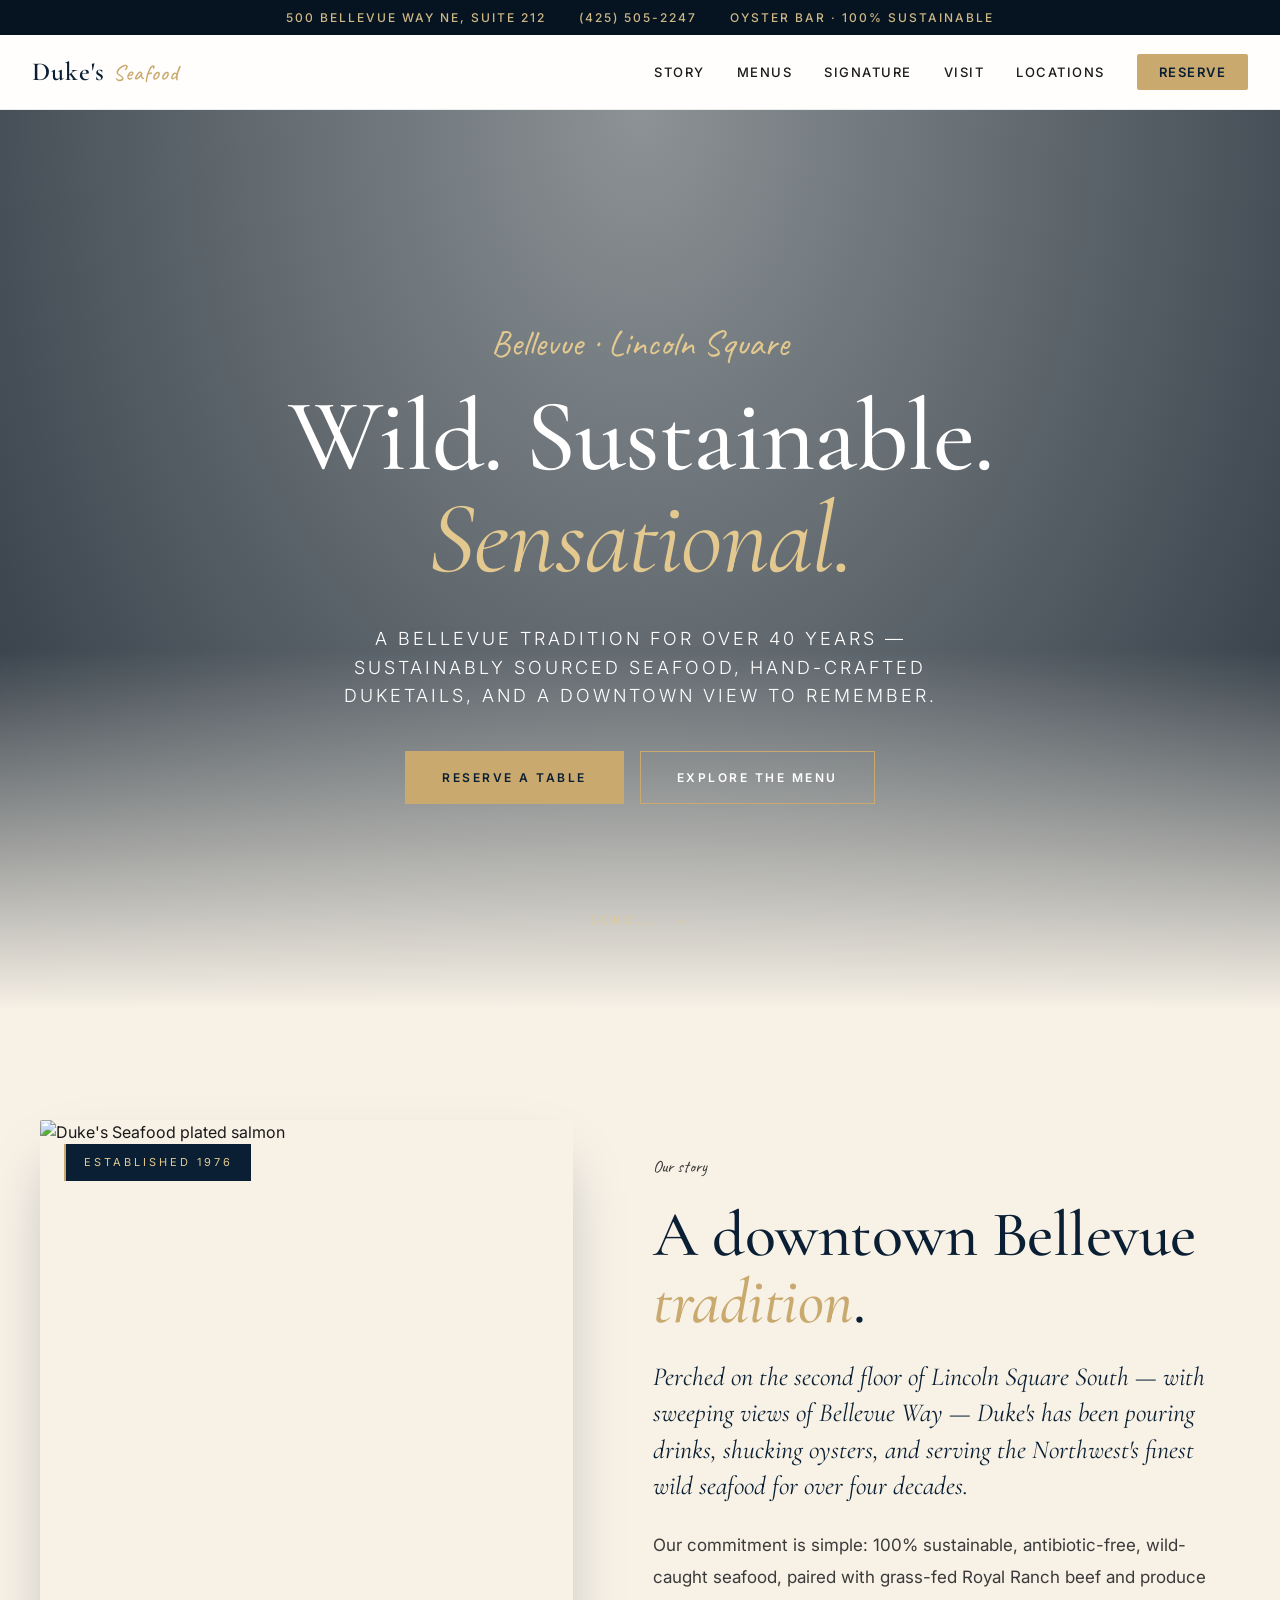
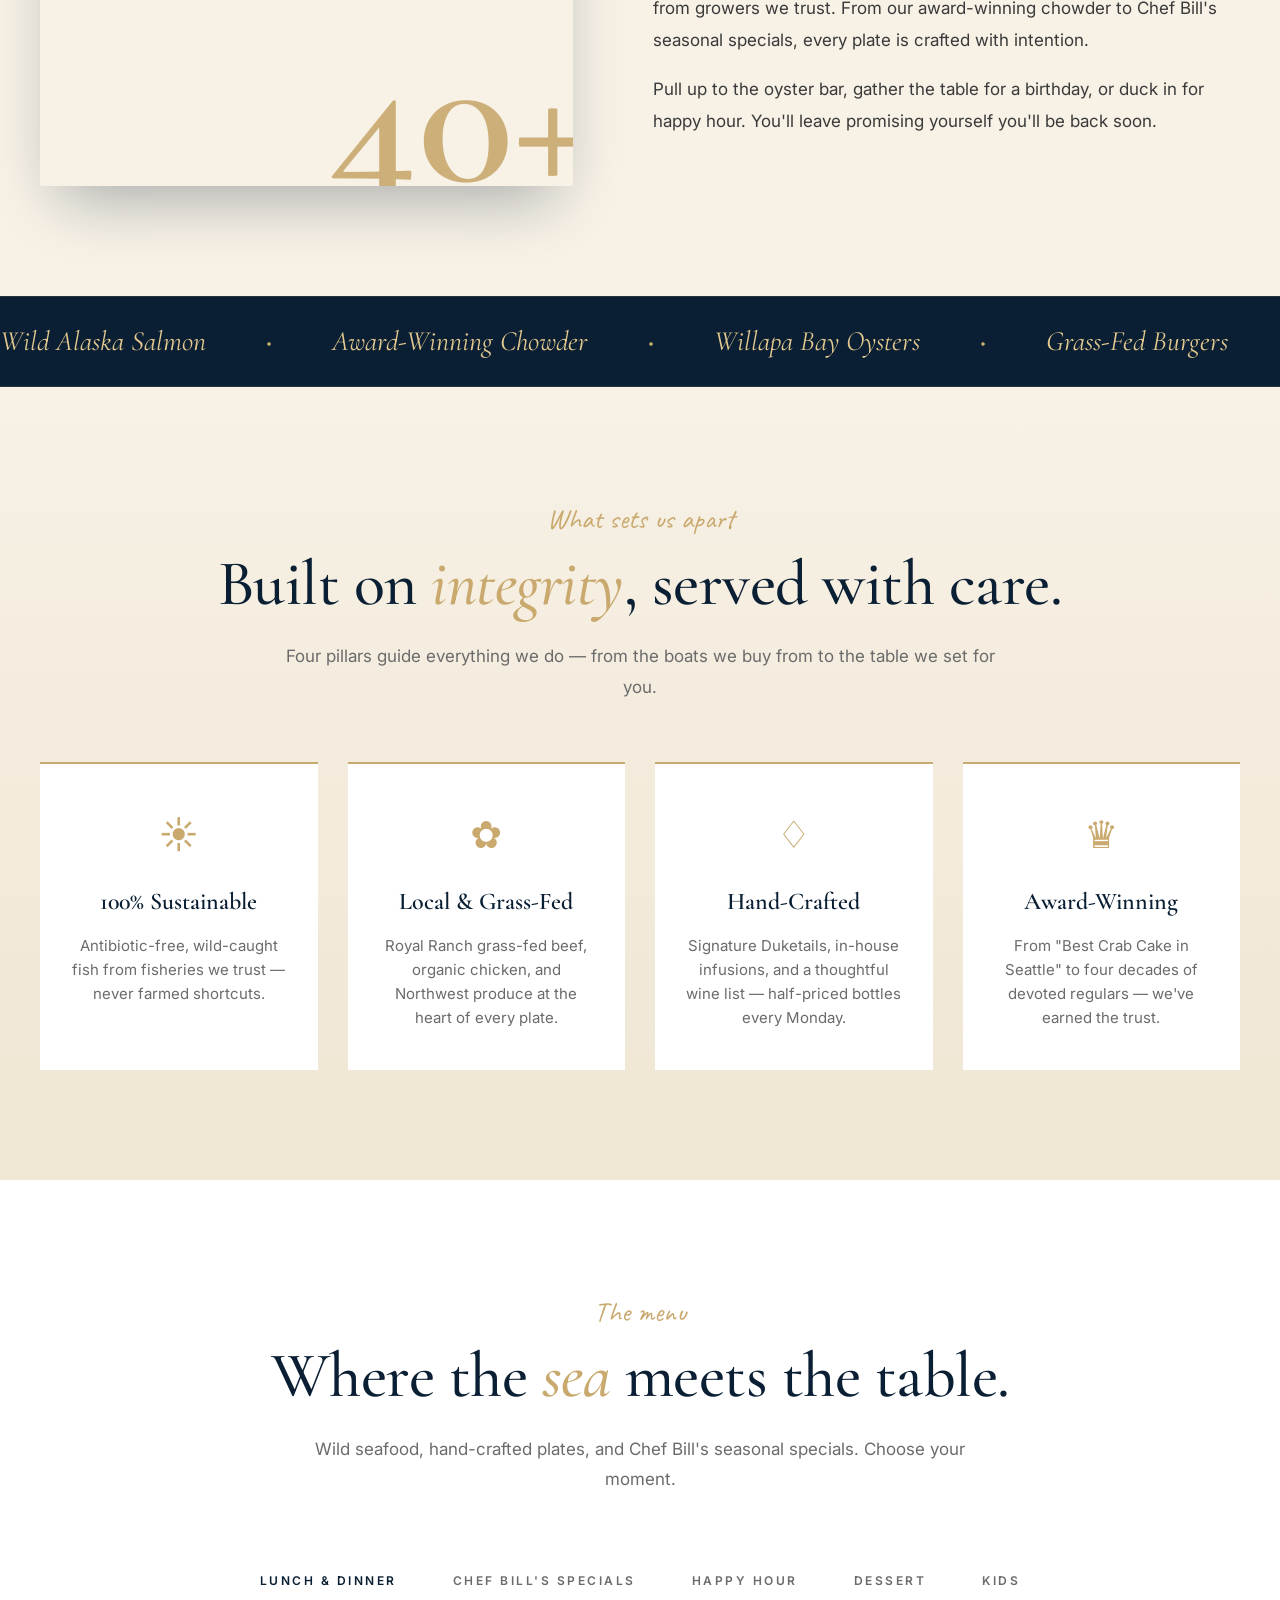
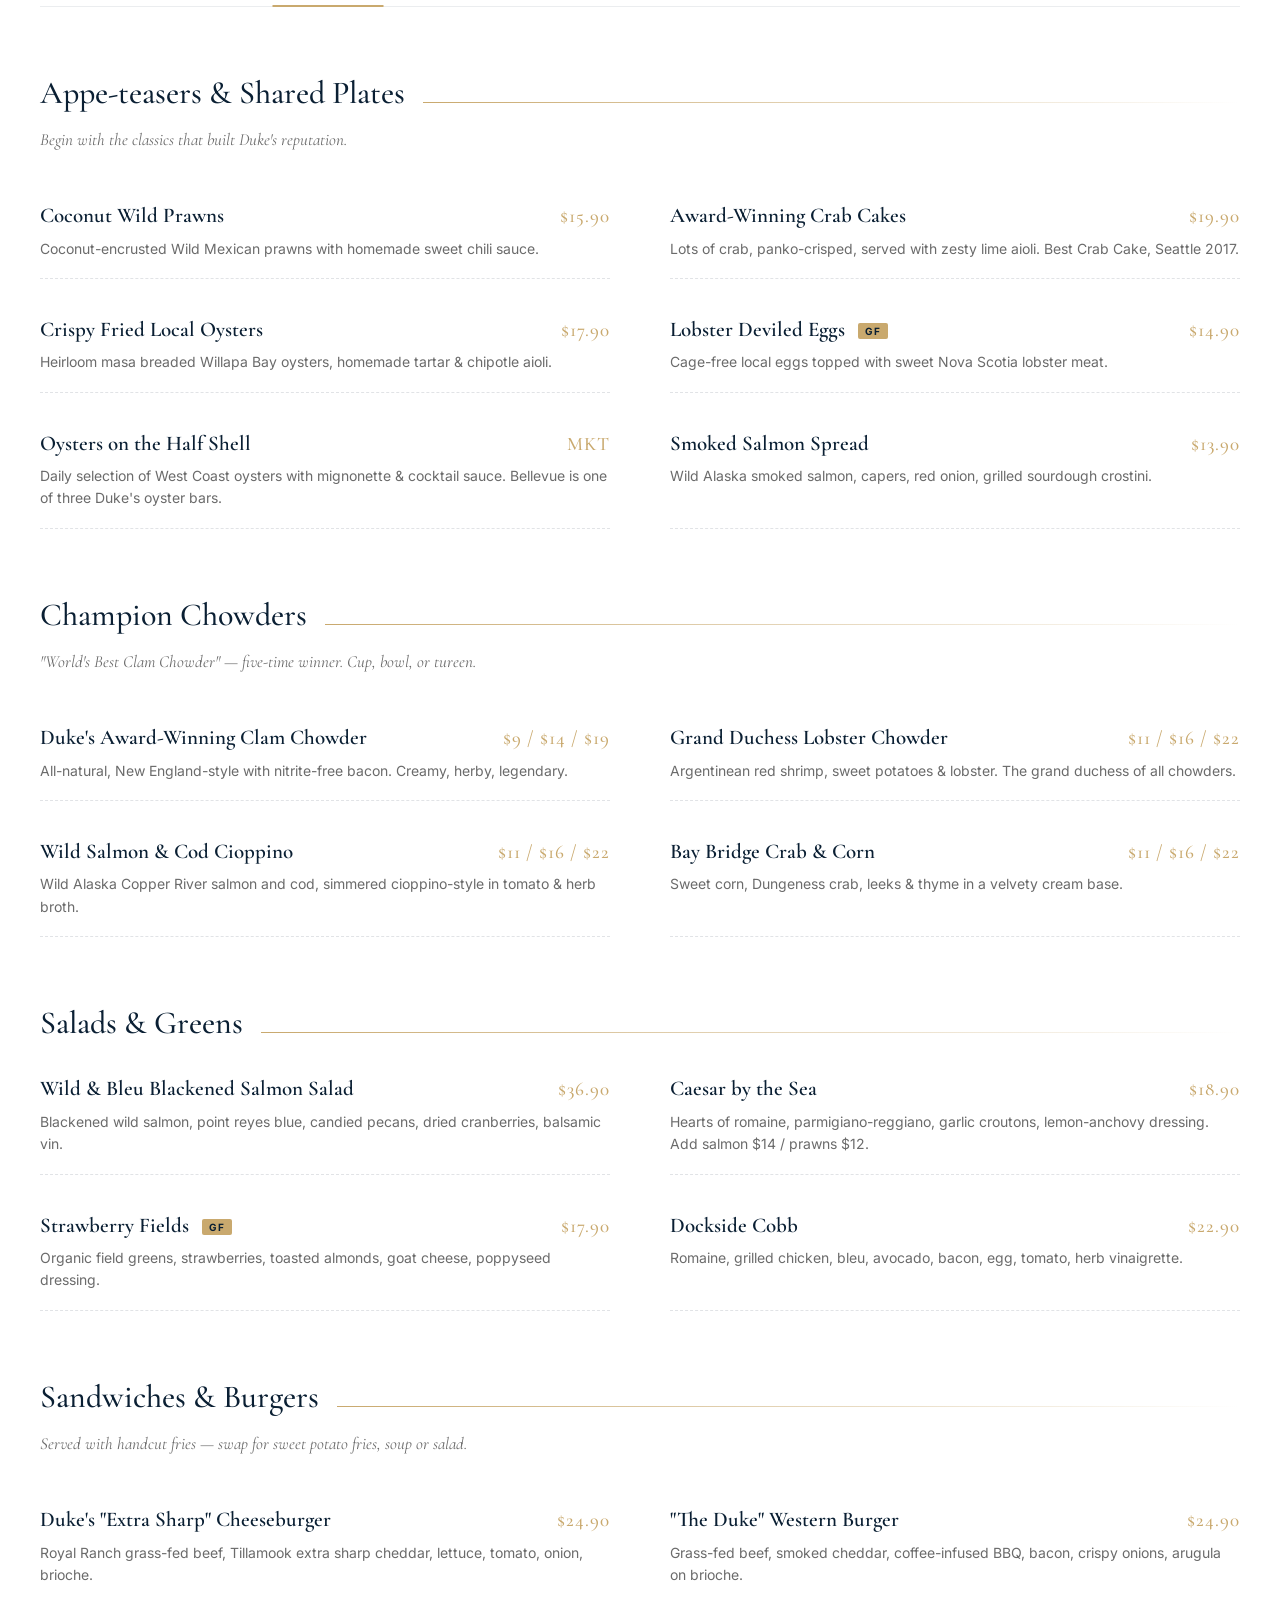
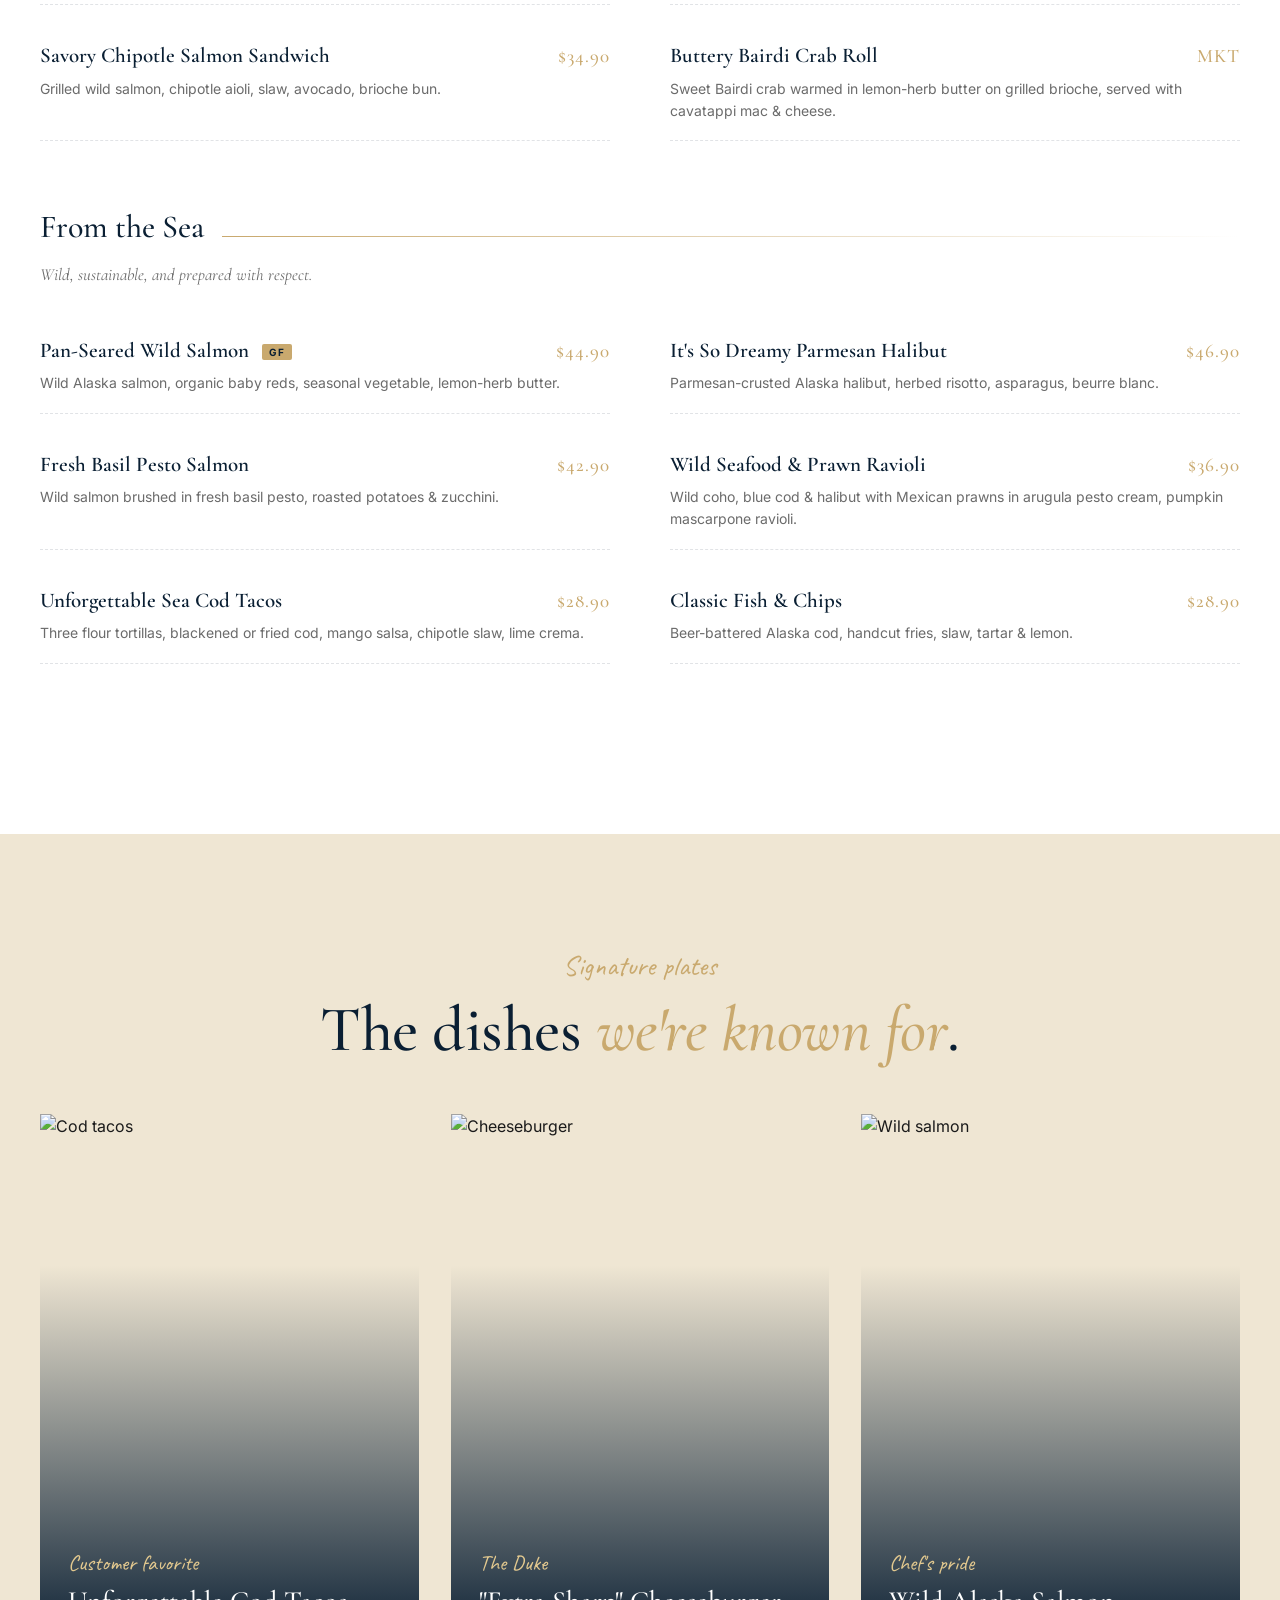
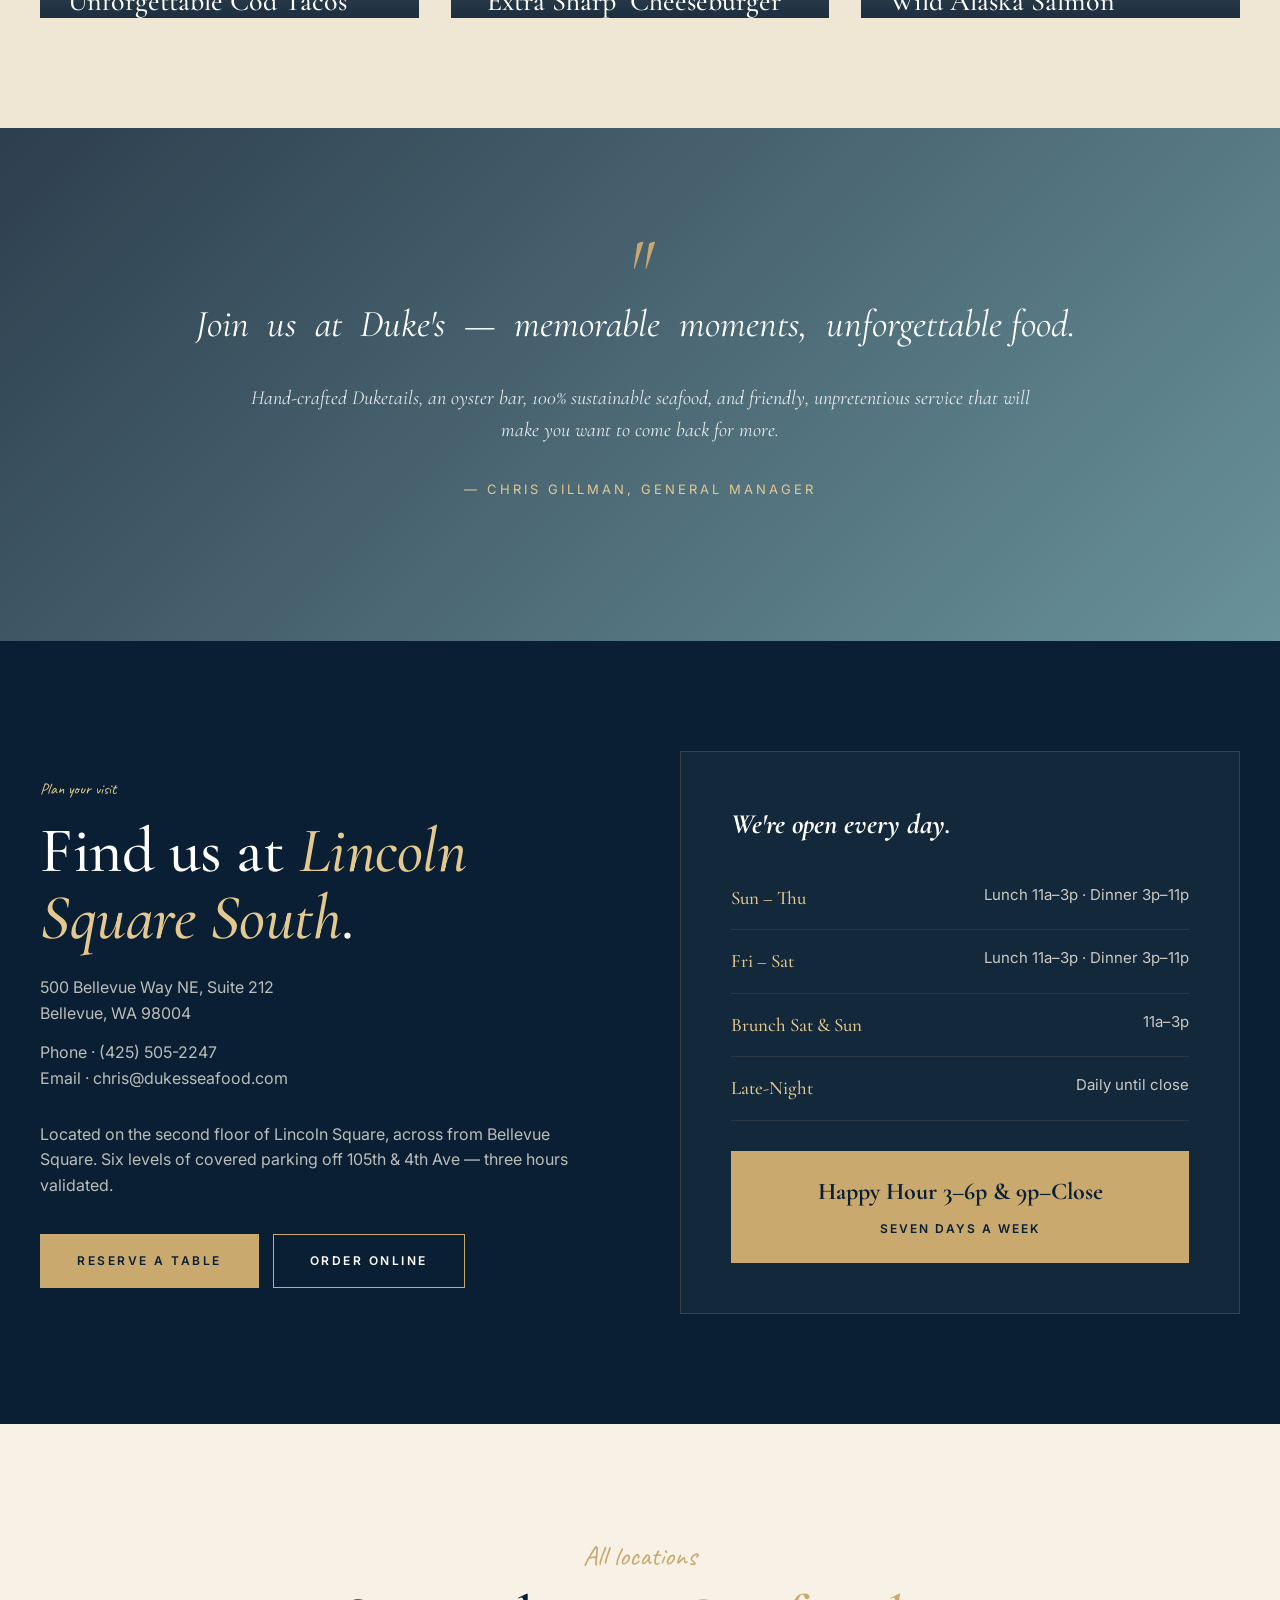
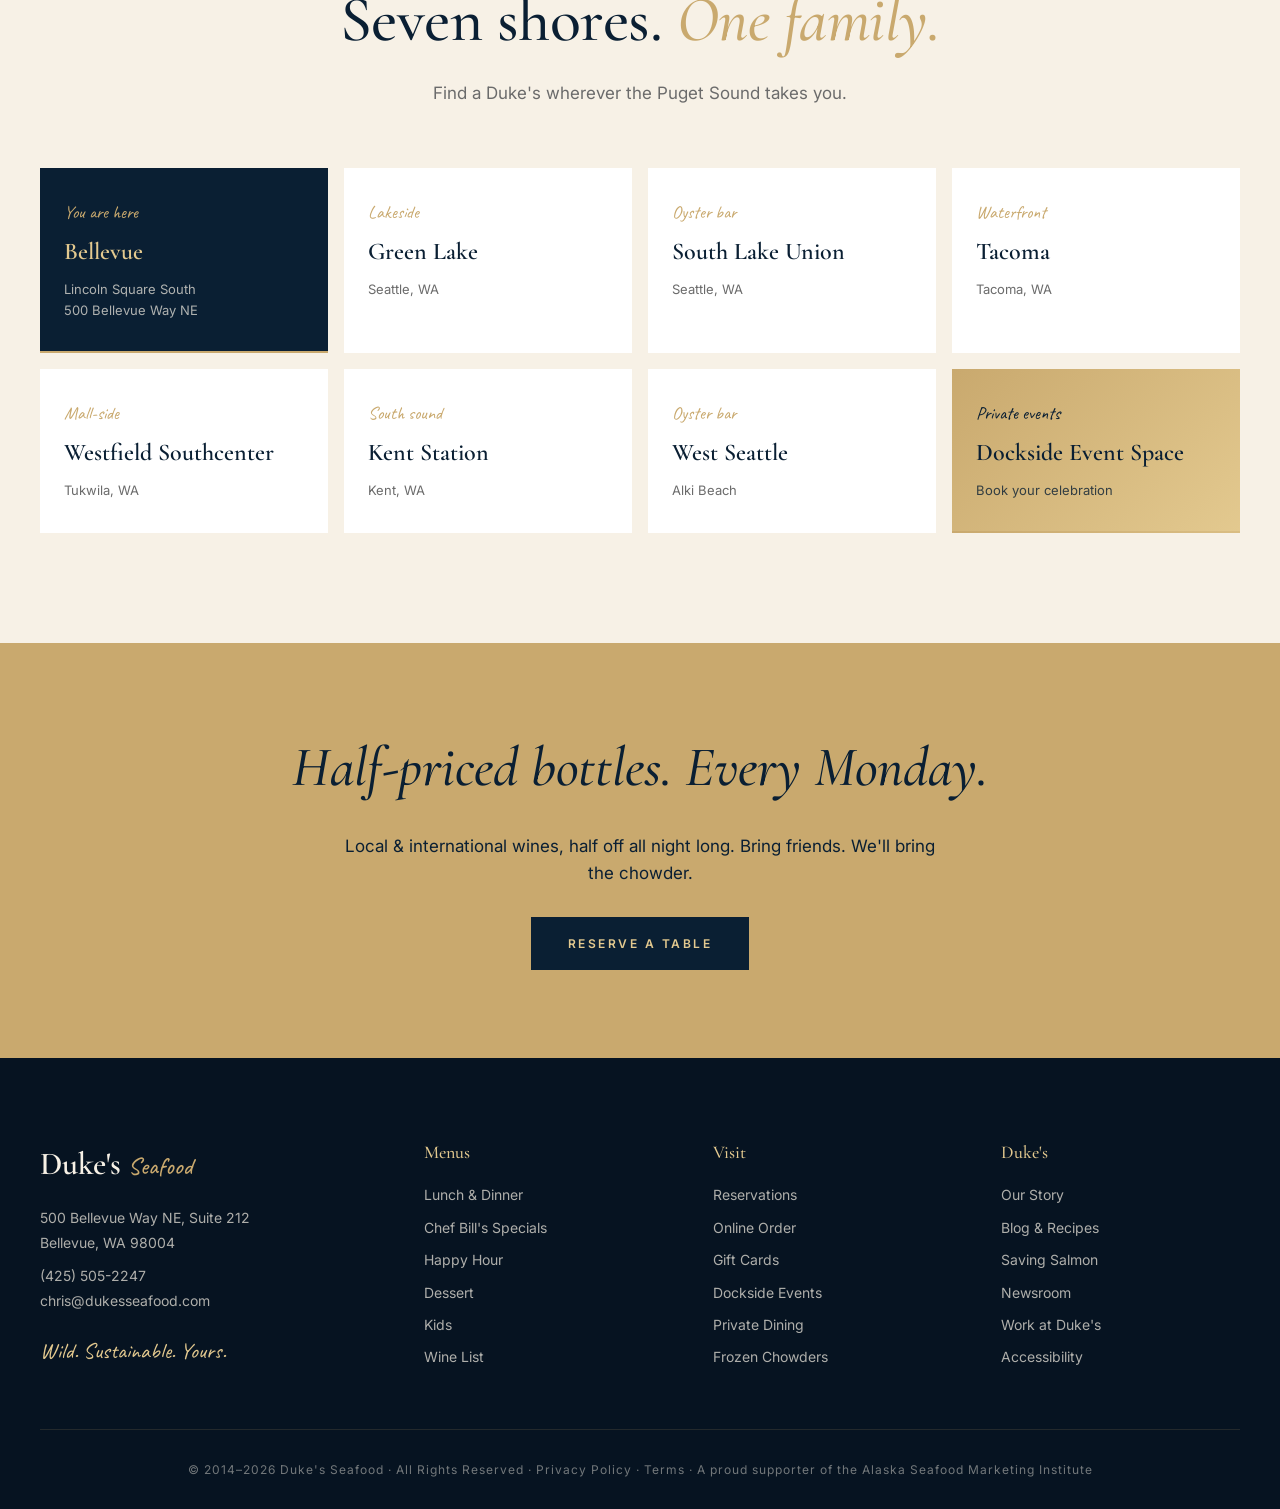
==== commit deba590f: "Build new Duke's Seafood Bellevue website Redesign single-page experience for Duke's Seafood Bellevu" ====
--- a/index.html
+++ b/index.html
@@ -1,958 +1,1597 @@
 <!DOCTYPE html>
 <html lang="en">
 <head>
-  <meta charset="UTF-8" />
-  <meta name="viewport" content="width=device-width, initial-scale=1.0" />
-  <title>Smiling Sprouts Daycare — A Joyful Place to Grow</title>
-  <meta name="description" content="Smiling Sprouts is a warm, nurturing daycare where every child grows, learns, and plays in a safe, joyful environment." />
-  <link rel="preconnect" href="https://fonts.googleapis.com">
-  <link rel="preconnect" href="https://fonts.gstatic.com" crossorigin>
-  <link href="https://fonts.googleapis.com/css2?family=Fraunces:wght@500;600;700&family=Nunito:wght@400;500;600;700&display=swap" rel="stylesheet">
-  <style>
-    /* ---------- Smiling Sprouts — Stylesheet ---------- */
-    :root {
-      --green-900: #2e3d20;
-      --green-700: #4f7a3a;
-      --green-500: #74b266;
-      --green-100: #e8f3df;
-      --yellow-500: #f4c542;
-      --yellow-300: #ffd66b;
-      --peach-500: #f6a26b;
-      --pink-500: #f1799a;
-      --blue-500: #5ba8d6;
-      --cream:   #fffaf2;
-      --cream-2: #fdf4e3;
-      --text:    #2b2f24;
-      --muted:   #6b6f5e;
-      --border:  #ece7d8;
-      --shadow:  0 14px 40px rgba(48, 60, 30, 0.10);
-      --shadow-sm: 0 4px 18px rgba(48, 60, 30, 0.08);
-      --radius:  18px;
-      --radius-lg: 28px;
+<meta charset="UTF-8" />
+<meta name="viewport" content="width=device-width, initial-scale=1.0" />
+<title>Duke's Seafood Bellevue — Lincoln Square | Sustainable Wild Seafood</title>
+<meta name="description" content="Duke's Seafood Bellevue at Lincoln Square. 100% sustainable wild seafood, award-winning chowder, grass-fed burgers, oysters, and an unforgettable happy hour in downtown Bellevue." />
+<link rel="preconnect" href="https://fonts.googleapis.com" />
+<link rel="preconnect" href="https://fonts.gstatic.com" crossorigin />
+<link href="https://fonts.googleapis.com/css2?family=Cormorant+Garamond:wght@300;400;500;600;700&family=Inter:wght@300;400;500;600;700&family=Caveat:wght@500;700&display=swap" rel="stylesheet" />
+<style>
+  :root {
+    --navy: #0a1f33;
+    --navy-deep: #061321;
+    --gold: #c9a96e;
+    --gold-soft: #e3c98f;
+    --cream: #f7f1e6;
+    --cream-warm: #efe6d3;
+    --ink: #1a1a1a;
+    --muted: #6b6b6b;
+    --coral: #d96a5b;
+    --sea: #2d6a7a;
+    --serif: 'Cormorant Garamond', Georgia, serif;
+    --sans: 'Inter', system-ui, sans-serif;
+    --script: 'Caveat', cursive;
+  }
+
+  * { box-sizing: border-box; margin: 0; padding: 0; }
+  html { scroll-behavior: smooth; }
+  body {
+    font-family: var(--sans);
+    color: var(--ink);
+    background: var(--cream);
+    line-height: 1.6;
+    overflow-x: hidden;
+  }
+  img { max-width: 100%; display: block; }
+  a { color: inherit; text-decoration: none; transition: color .3s; }
+
+  /* ---------- TOP STRIP ---------- */
+  .top-strip {
+    background: var(--navy-deep);
+    color: var(--gold-soft);
+    font-size: 12px;
+    letter-spacing: 2px;
+    text-transform: uppercase;
+    text-align: center;
+    padding: 8px 16px;
+    font-weight: 500;
+  }
+  .top-strip span { margin: 0 14px; opacity: .9; }
+  .top-strip a:hover { color: #fff; }
+
+  /* ---------- NAV ---------- */
+  nav {
+    position: sticky; top: 0; z-index: 100;
+    background: rgba(255,255,255,.92);
+    backdrop-filter: blur(12px);
+    border-bottom: 1px solid rgba(10,31,51,.08);
+    transition: all .35s ease;
+  }
+  nav.scrolled {
+    background: rgba(10,31,51,.96);
+    border-bottom-color: rgba(201,169,110,.25);
+  }
+  nav.scrolled .nav-inner a,
+  nav.scrolled .logo { color: var(--cream); }
+  nav.scrolled .logo span { color: var(--gold-soft); }
+
+  .nav-inner {
+    max-width: 1400px; margin: 0 auto;
+    display: flex; align-items: center; justify-content: space-between;
+    padding: 16px 32px;
+  }
+  .logo {
+    font-family: var(--serif);
+    font-size: 26px; font-weight: 600;
+    color: var(--navy); letter-spacing: 1px;
+    display: flex; align-items: baseline; gap: 8px;
+  }
+  .logo span {
+    font-family: var(--script);
+    font-size: 22px; color: var(--gold);
+    font-weight: 500;
+  }
+  .nav-links {
+    display: flex; gap: 32px; align-items: center;
+    list-style: none;
+    font-size: 13px; font-weight: 500;
+    text-transform: uppercase; letter-spacing: 1.5px;
+  }
+  .nav-links a { position: relative; padding: 6px 0; }
+  .nav-links a::after {
+    content: ''; position: absolute; left: 0; bottom: 0;
+    width: 0; height: 1px; background: var(--gold);
+    transition: width .3s ease;
+  }
+  .nav-links a:hover::after { width: 100%; }
+  .btn-reserve {
+    background: var(--gold); color: var(--navy) !important;
+    padding: 10px 22px !important; border-radius: 2px;
+    font-weight: 600 !important;
+  }
+  .btn-reserve:hover { background: var(--gold-soft); }
+  .btn-reserve::after { display: none !important; }
+
+  .nav-toggle { display: none; background: none; border: none; cursor: pointer; font-size: 22px; color: var(--navy); }
+
+  /* ---------- HERO ---------- */
+  .hero {
+    position: relative;
+    min-height: 100vh;
+    display: flex; align-items: center; justify-content: center;
+    background:
+      radial-gradient(ellipse at top, rgba(10,31,51,.45), rgba(6,19,33,.85)),
+      url('https://images.unsplash.com/photo-1559339352-11d035aa65de?w=1920&q=80') center/cover;
+    color: #fff;
+    text-align: center;
+    overflow: hidden;
+  }
+  .hero::before {
+    content: ''; position: absolute; inset: 0;
+    background: linear-gradient(180deg, transparent 60%, var(--cream) 100%);
+    pointer-events: none;
+  }
+  .hero-inner { position: relative; z-index: 2; max-width: 1100px; padding: 0 24px; }
+  .hero-eyebrow {
+    font-family: var(--script);
+    font-size: clamp(24px, 3vw, 36px);
+    color: var(--gold-soft);
+    margin-bottom: 12px;
+    animation: fadeUp 1s ease .2s both;
+  }
+  .hero h1 {
+    font-family: var(--serif);
+    font-size: clamp(48px, 8vw, 110px);
+    font-weight: 500;
+    line-height: 1;
+    letter-spacing: -1px;
+    margin-bottom: 30px;
+    animation: fadeUp 1s ease .4s both;
+  }
+  .hero h1 em {
+    font-style: italic; color: var(--gold-soft); font-weight: 400;
+  }
+
+  /* fading rotating words */
+  .rotator {
+    display: inline-block;
+    position: relative;
+    color: var(--gold-soft);
+    font-style: italic;
+    font-weight: 400;
+    min-height: 1.05em;
+    vertical-align: bottom;
+  }
+  .rotator .word {
+    position: absolute; left: 50%; top: 0;
+    transform: translateX(-50%) translateY(20px);
+    opacity: 0;
+    white-space: nowrap;
+    transition: opacity 1s ease, transform 1s ease;
+  }
+  .rotator .word.active {
+    opacity: 1;
+    transform: translateX(-50%) translateY(0);
+  }
+  .rotator-spacer { visibility: hidden; white-space: nowrap; }
+
+  .hero-sub {
+    font-size: clamp(15px, 1.5vw, 18px);
+    font-weight: 300;
+    letter-spacing: 3px;
+    text-transform: uppercase;
+    max-width: 680px; margin: 0 auto 40px;
+    opacity: .9;
+    animation: fadeUp 1s ease .6s both;
+  }
+  .hero-cta {
+    display: flex; gap: 16px; justify-content: center; flex-wrap: wrap;
+    animation: fadeUp 1s ease .8s both;
+  }
+  .btn {
+    display: inline-block;
+    padding: 16px 36px;
+    font-size: 12px; font-weight: 600;
+    letter-spacing: 2.5px; text-transform: uppercase;
+    border: 1px solid var(--gold);
+    background: transparent; color: #fff;
+    cursor: pointer;
+    transition: all .35s ease;
+    position: relative; overflow: hidden;
+  }
+  .btn:hover { background: var(--gold); color: var(--navy); transform: translateY(-2px); }
+  .btn.primary { background: var(--gold); color: var(--navy); }
+  .btn.primary:hover { background: #fff; border-color: #fff; }
+
+  .scroll-hint {
+    position: absolute; bottom: 80px; left: 50%; transform: translateX(-50%);
+    color: var(--gold-soft); font-size: 11px; letter-spacing: 4px;
+    text-transform: uppercase; opacity: .8;
+    animation: bob 2.5s ease-in-out infinite;
+  }
+  @keyframes bob {
+    0%,100% { transform: translateX(-50%) translateY(0); opacity: .8; }
+    50% { transform: translateX(-50%) translateY(8px); opacity: 1; }
+  }
+  @keyframes fadeUp {
+    from { opacity: 0; transform: translateY(30px); }
+    to   { opacity: 1; transform: translateY(0); }
+  }
+
+  /* ---------- SECTION BASE ---------- */
+  section { padding: 110px 24px; }
+  .container { max-width: 1200px; margin: 0 auto; }
+  .eyebrow {
+    font-family: var(--script);
+    font-size: 28px;
+    color: var(--gold);
+    margin-bottom: 8px;
+  }
+  .section-title {
+    font-family: var(--serif);
+    font-size: clamp(36px, 5vw, 64px);
+    font-weight: 500;
+    line-height: 1.05;
+    color: var(--navy);
+    margin-bottom: 24px;
+    letter-spacing: -.5px;
+  }
+  .section-title em { font-style: italic; color: var(--gold); }
+  .section-intro {
+    max-width: 720px;
+    font-size: 17px; color: var(--muted);
+    line-height: 1.8;
+    margin-bottom: 60px;
+  }
+  .section-head-center { text-align: center; }
+  .section-head-center .section-intro { margin-left: auto; margin-right: auto; }
+
+  /* ---------- INTRO / STORY ---------- */
+  .story {
+    background: var(--cream);
+    position: relative;
+  }
+  .story-grid {
+    display: grid;
+    grid-template-columns: 1fr 1.1fr;
+    gap: 80px;
+    align-items: center;
+  }
+  .story-text p {
+    font-size: 17px; color: #3a3a3a;
+    margin-bottom: 18px; line-height: 1.85;
+  }
+  .story-text .lead {
+    font-family: var(--serif);
+    font-size: 26px; font-style: italic;
+    color: var(--navy);
+    margin-bottom: 26px;
+    line-height: 1.4;
+  }
+  .story-image {
+    position: relative;
+    aspect-ratio: 4/5;
+    overflow: hidden;
+    border-radius: 2px;
+    box-shadow: 0 30px 60px -20px rgba(10,31,51,.35);
+  }
+  .story-image img { width: 100%; height: 100%; object-fit: cover; transition: transform 8s ease; }
+  .story-image:hover img { transform: scale(1.08); }
+  .story-image::after {
+    content: '40+'; position: absolute;
+    bottom: -30px; right: -20px;
+    font-family: var(--serif);
+    font-size: 200px; font-weight: 600;
+    color: var(--gold); opacity: .9;
+    line-height: 1;
+  }
+  .story-badge {
+    position: absolute; top: 24px; left: 24px;
+    background: var(--navy); color: var(--gold-soft);
+    padding: 10px 18px; font-size: 11px;
+    letter-spacing: 3px; text-transform: uppercase;
+    border-left: 2px solid var(--gold);
+  }
+
+  /* ---------- MARQUEE ---------- */
+  .marquee {
+    background: var(--navy);
+    color: var(--gold-soft);
+    overflow: hidden;
+    padding: 22px 0;
+    border-top: 1px solid rgba(201,169,110,.15);
+    border-bottom: 1px solid rgba(201,169,110,.15);
+  }
+  .marquee-track {
+    display: flex; gap: 60px;
+    white-space: nowrap;
+    animation: scroll 40s linear infinite;
+    font-family: var(--serif);
+    font-size: 28px;
+    font-style: italic;
+  }
+  .marquee-track span { display: inline-flex; align-items: center; gap: 60px; }
+  .marquee-track .dot { color: var(--gold); font-size: 20px; }
+  @keyframes scroll {
+    from { transform: translateX(0); }
+    to   { transform: translateX(-50%); }
+  }
+
+  /* ---------- VALUES ---------- */
+  .values {
+    background: linear-gradient(180deg, var(--cream) 0%, var(--cream-warm) 100%);
+  }
+  .values-grid {
+    display: grid;
+    grid-template-columns: repeat(4, 1fr);
+    gap: 30px;
+    margin-top: 50px;
+  }
+  .value-card {
+    background: #fff;
+    padding: 40px 28px;
+    text-align: center;
+    border-top: 2px solid var(--gold);
+    transition: transform .4s ease, box-shadow .4s ease;
+  }
+  .value-card:hover {
+    transform: translateY(-8px);
+    box-shadow: 0 25px 50px -15px rgba(10,31,51,.18);
+  }
+  .value-icon {
+    font-size: 38px; margin-bottom: 18px;
+    color: var(--gold);
+  }
+  .value-card h3 {
+    font-family: var(--serif);
+    font-size: 24px; font-weight: 600;
+    color: var(--navy);
+    margin-bottom: 12px;
+  }
+  .value-card p { color: var(--muted); font-size: 15px; }
+
+  /* ---------- MENUS ---------- */
+  .menus {
+    background: #fff;
+    position: relative;
+  }
+  .menu-tabs {
+    display: flex; justify-content: center;
+    gap: 8px; flex-wrap: wrap;
+    margin-bottom: 60px;
+    border-bottom: 1px solid rgba(10,31,51,.08);
+    padding-bottom: 0;
+  }
+  .menu-tab {
+    background: none; border: none;
+    font-family: var(--sans);
+    font-size: 12px; font-weight: 600;
+    letter-spacing: 2.5px; text-transform: uppercase;
+    color: var(--muted);
+    padding: 18px 24px;
+    cursor: pointer;
+    position: relative;
+    transition: color .3s ease;
+  }
+  .menu-tab::after {
+    content: ''; position: absolute;
+    left: 50%; bottom: -1px;
+    width: 0; height: 2px;
+    background: var(--gold);
+    transition: all .3s ease;
+    transform: translateX(-50%);
+  }
+  .menu-tab:hover { color: var(--navy); }
+  .menu-tab.active { color: var(--navy); }
+  .menu-tab.active::after { width: 60%; }
+
+  .menu-panel { display: none; animation: fadeIn .6s ease; }
+  .menu-panel.active { display: block; }
+  @keyframes fadeIn { from { opacity: 0; transform: translateY(10px); } to { opacity: 1; transform: translateY(0); } }
+
+  .menu-section {
+    margin-bottom: 60px;
+  }
+  .menu-section-title {
+    font-family: var(--serif);
+    font-size: 32px; font-weight: 500;
+    color: var(--navy);
+    margin-bottom: 8px;
+    display: flex; align-items: baseline; gap: 18px;
+  }
+  .menu-section-title::after {
+    content: ''; flex: 1; height: 1px;
+    background: linear-gradient(90deg, var(--gold) 0%, transparent 100%);
+  }
+  .menu-section-sub {
+    color: var(--muted);
+    font-style: italic;
+    margin-bottom: 30px;
+    font-family: var(--serif);
+    font-size: 17px;
+  }
+  .menu-grid {
+    display: grid;
+    grid-template-columns: 1fr 1fr;
+    gap: 18px 60px;
+  }
+  .menu-item {
+    padding: 18px 0;
+    border-bottom: 1px dashed rgba(10,31,51,.12);
+  }
+  .menu-item-head {
+    display: flex; justify-content: space-between;
+    align-items: baseline; gap: 16px;
+    margin-bottom: 6px;
+  }
+  .menu-item-name {
+    font-family: var(--serif);
+    font-size: 21px; font-weight: 600;
+    color: var(--navy);
+    line-height: 1.3;
+  }
+  .menu-item-name .tag {
+    font-family: var(--sans);
+    font-size: 10px; font-weight: 700;
+    background: var(--gold); color: var(--navy);
+    padding: 2px 7px;
+    margin-left: 8px;
+    letter-spacing: 1px;
+    vertical-align: middle;
+    border-radius: 2px;
+  }
+  .menu-item-price {
+    font-family: var(--serif);
+    font-size: 19px; font-weight: 500;
+    color: var(--gold);
+    white-space: nowrap;
+    letter-spacing: 1px;
+  }
+  .menu-item-desc {
+    font-size: 14px; color: var(--muted);
+    line-height: 1.6;
+  }
+
+  /* ---------- POPULAR DISHES ---------- */
+  .popular {
+    background: var(--cream-warm);
+    overflow: hidden;
+  }
+  .dishes-grid {
+    display: grid;
+    grid-template-columns: repeat(3, 1fr);
+    gap: 32px;
+    margin-top: 50px;
+  }
+  .dish {
+    position: relative;
+    overflow: hidden;
+    aspect-ratio: 3/4;
+    cursor: pointer;
+  }
+  .dish img {
+    width: 100%; height: 100%;
+    object-fit: cover;
+    transition: transform 1.2s ease;
+  }
+  .dish:hover img { transform: scale(1.1); }
+  .dish::before {
+    content: ''; position: absolute; inset: 0;
+    background: linear-gradient(180deg, transparent 30%, rgba(10,31,51,.92) 100%);
+    z-index: 1;
+  }
+  .dish-info {
+    position: absolute; bottom: 0; left: 0; right: 0;
+    z-index: 2; color: #fff;
+    padding: 32px 28px;
+    transform: translateY(40px);
+    transition: transform .5s ease;
+  }
+  .dish:hover .dish-info { transform: translateY(0); }
+  .dish-tag {
+    font-family: var(--script);
+    color: var(--gold-soft);
+    font-size: 22px;
+    display: block;
+    margin-bottom: 4px;
+  }
+  .dish-name {
+    font-family: var(--serif);
+    font-size: 28px; font-weight: 500;
+    line-height: 1.1;
+    margin-bottom: 10px;
+  }
+  .dish-desc {
+    font-size: 14px;
+    opacity: 0; max-height: 0;
+    transition: all .5s ease;
+    color: rgba(255,255,255,.85);
+  }
+  .dish:hover .dish-desc {
+    opacity: 1; max-height: 100px;
+  }
+
+  /* ---------- QUOTE ---------- */
+  .quote {
+    background:
+      linear-gradient(135deg, rgba(10,31,51,.85), rgba(45,106,122,.7)),
+      url('https://images.unsplash.com/photo-1551782450-a2132b4ba21d?w=1920&q=80') center/cover fixed;
+    color: #fff;
+    text-align: center;
+    padding: 140px 24px;
+  }
+  .quote blockquote {
+    font-family: var(--serif);
+    font-size: clamp(24px, 3vw, 38px);
+    font-style: italic;
+    font-weight: 400;
+    line-height: 1.4;
+    max-width: 950px;
+    margin: 0 auto 30px;
+  }
+  .quote blockquote::before { content: '"'; font-size: 80px; color: var(--gold); display: block; line-height: 0; margin-bottom: 30px; }
+  .quote cite {
+    font-family: var(--sans);
+    font-size: 13px; font-style: normal;
+    letter-spacing: 3px; text-transform: uppercase;
+    color: var(--gold-soft);
+  }
+
+  /* ---------- HOURS / VISIT ---------- */
+  .visit {
+    background: var(--navy);
+    color: var(--cream);
+    padding: 110px 24px;
+  }
+  .visit-grid {
+    display: grid;
+    grid-template-columns: 1fr 1fr;
+    gap: 80px;
+    align-items: center;
+  }
+  .visit .section-title { color: #fff; }
+  .visit .section-title em { color: var(--gold-soft); }
+  .visit-info p { color: rgba(247,241,230,.75); margin-bottom: 14px; font-size: 16px; }
+  .hours-card {
+    background: rgba(255,255,255,.04);
+    border: 1px solid rgba(201,169,110,.2);
+    padding: 50px;
+  }
+  .hours-row {
+    display: flex; justify-content: space-between;
+    padding: 16px 0;
+    border-bottom: 1px solid rgba(201,169,110,.12);
+    font-size: 15px;
+  }
+  .hours-row:last-child { border-bottom: none; }
+  .hours-row strong {
+    font-family: var(--serif);
+    font-size: 19px;
+    color: var(--gold-soft);
+    font-weight: 500;
+  }
+  .hours-row span { color: rgba(247,241,230,.8); }
+  .hours-title {
+    font-family: var(--serif);
+    font-size: 28px;
+    color: #fff;
+    margin-bottom: 20px;
+    font-style: italic;
+  }
+  .happy-hour-highlight {
+    background: var(--gold);
+    color: var(--navy);
+    padding: 22px 28px;
+    margin-top: 30px;
+    text-align: center;
+  }
+  .happy-hour-highlight strong {
+    font-family: var(--serif);
+    font-size: 24px;
+    display: block;
+    margin-bottom: 4px;
+  }
+  .happy-hour-highlight span {
+    font-size: 12px;
+    letter-spacing: 2px;
+    text-transform: uppercase;
+    font-weight: 600;
+  }
+
+  /* ---------- LOCATIONS ---------- */
+  .locations {
+    background: var(--cream);
+  }
+  .loc-grid {
+    display: grid;
+    grid-template-columns: repeat(4, 1fr);
+    gap: 16px;
+    margin-top: 50px;
+  }
+  .loc {
+    padding: 30px 24px;
+    background: #fff;
+    border-bottom: 2px solid transparent;
+    transition: all .35s ease;
+    cursor: pointer;
+  }
+  .loc:hover {
+    border-bottom-color: var(--gold);
+    transform: translateY(-4px);
+    box-shadow: 0 20px 40px -15px rgba(10,31,51,.15);
+  }
+  .loc.featured {
+    background: var(--navy);
+    color: #fff;
+    border-bottom-color: var(--gold);
+  }
+  .loc.featured .loc-city { color: var(--gold-soft); }
+  .loc.featured .loc-detail { color: rgba(247,241,230,.7); }
+  .loc-tag {
+    font-family: var(--script);
+    color: var(--gold);
+    font-size: 18px;
+    display: block;
+    margin-bottom: 6px;
+  }
+  .loc-city {
+    font-family: var(--serif);
+    font-size: 24px; font-weight: 600;
+    color: var(--navy);
+    margin-bottom: 8px;
+  }
+  .loc-detail {
+    font-size: 13px; color: var(--muted);
+  }
+
+  /* ---------- CTA STRIP ---------- */
+  .cta-strip {
+    background: var(--gold);
+    color: var(--navy);
+    text-align: center;
+    padding: 80px 24px;
+  }
+  .cta-strip h2 {
+    font-family: var(--serif);
+    font-size: clamp(34px, 5vw, 56px);
+    font-weight: 500;
+    margin-bottom: 20px;
+    font-style: italic;
+  }
+  .cta-strip p {
+    max-width: 600px;
+    margin: 0 auto 30px;
+    font-size: 17px;
+  }
+  .cta-strip .btn {
+    border-color: var(--navy);
+    background: var(--navy);
+    color: var(--gold-soft);
+  }
+  .cta-strip .btn:hover {
+    background: transparent;
+    color: var(--navy);
+  }
+
+  /* ---------- FOOTER ---------- */
+  footer {
+    background: var(--navy-deep);
+    color: rgba(247,241,230,.7);
+    padding: 80px 24px 30px;
+  }
+  .foot-grid {
+    max-width: 1200px; margin: 0 auto;
+    display: grid;
+    grid-template-columns: 1.4fr 1fr 1fr 1fr;
+    gap: 50px;
+    padding-bottom: 50px;
+    border-bottom: 1px solid rgba(201,169,110,.15);
+  }
+  .foot-logo {
+    font-family: var(--serif);
+    font-size: 32px; font-weight: 600;
+    color: var(--cream);
+    margin-bottom: 16px;
+  }
+  .foot-logo span {
+    font-family: var(--script);
+    color: var(--gold);
+    font-size: 24px;
+    font-weight: 500;
+  }
+  .foot p { font-size: 14px; line-height: 1.8; margin-bottom: 8px; }
+  .foot h4 {
+    font-family: var(--serif);
+    font-size: 18px;
+    color: var(--gold-soft);
+    margin-bottom: 18px;
+    font-weight: 500;
+  }
+  .foot ul { list-style: none; }
+  .foot ul li { margin-bottom: 10px; font-size: 14px; }
+  .foot ul a:hover { color: var(--gold-soft); }
+  .copyright {
+    max-width: 1200px; margin: 30px auto 0;
+    font-size: 12px; color: rgba(247,241,230,.45);
+    text-align: center;
+    letter-spacing: 1px;
+  }
+
+  /* ---------- REVEAL ANIMATIONS ---------- */
+  .reveal { opacity: 0; transform: translateY(40px); transition: opacity 1s ease, transform 1s ease; }
+  .reveal.in { opacity: 1; transform: translateY(0); }
+  .reveal-delay-1 { transition-delay: .15s; }
+  .reveal-delay-2 { transition-delay: .3s; }
+  .reveal-delay-3 { transition-delay: .45s; }
+
+  /* fading words anywhere */
+  .fade-words .fw {
+    display: inline-block;
+    opacity: 0;
+    transform: translateY(20px);
+    transition: opacity .8s ease, transform .8s ease;
+    margin-right: .25em;
+  }
+  .fade-words.in .fw { opacity: 1; transform: translateY(0); }
+  .fade-words.in .fw:nth-child(1) { transition-delay: .1s; }
+  .fade-words.in .fw:nth-child(2) { transition-delay: .25s; }
+  .fade-words.in .fw:nth-child(3) { transition-delay: .4s; }
+  .fade-words.in .fw:nth-child(4) { transition-delay: .55s; }
+  .fade-words.in .fw:nth-child(5) { transition-delay: .7s; }
+  .fade-words.in .fw:nth-child(6) { transition-delay: .85s; }
+  .fade-words.in .fw:nth-child(7) { transition-delay: 1s; }
+  .fade-words.in .fw:nth-child(8) { transition-delay: 1.15s; }
+
+  /* ---------- RESPONSIVE ---------- */
+  @media (max-width: 960px) {
+    .nav-links { display: none; }
+    .nav-toggle { display: block; }
+    .nav-links.open {
+      display: flex; flex-direction: column;
+      position: absolute; top: 100%; left: 0; right: 0;
+      background: #fff; padding: 24px;
+      gap: 18px; border-top: 1px solid rgba(10,31,51,.08);
     }
-    * { box-sizing: border-box; }
-    html { scroll-behavior: smooth; }
-    body {
-      margin: 0;
-      font-family: 'Nunito', system-ui, -apple-system, Segoe UI, Roboto, sans-serif;
-      color: var(--text);
-      background: var(--cream);
-      line-height: 1.6;
-      -webkit-font-smoothing: antialiased;
-    }
-    h1, h2, h3, h4, h5 {
-      font-family: 'Fraunces', Georgia, serif;
-      color: var(--green-900);
-      line-height: 1.15;
-      margin: 0 0 .5em;
-      font-weight: 600;
-    }
-    h1 { font-size: clamp(2.1rem, 4.5vw, 3.4rem); letter-spacing: -.5px; }
-    h2 { font-size: clamp(1.7rem, 3.2vw, 2.4rem); letter-spacing: -.3px; }
-    h3 { font-size: 1.2rem; }
-    h4 { font-size: 1.05rem; }
-    p { margin: 0 0 1em; }
-    a { color: var(--green-700); text-decoration: none; }
-    a:hover { color: var(--green-900); }
-    img { max-width: 100%; display: block; }
-    .container { width: min(1180px, 92%); margin-inline: auto; }
-    .sr-only {
-      position:absolute; width:1px; height:1px; padding:0; margin:-1px;
-      overflow:hidden; clip:rect(0,0,0,0); white-space:nowrap; border:0;
-    }
-    .eyebrow {
-      display: inline-block;
-      background: var(--green-100);
-      color: var(--green-700);
-      font-weight: 700;
-      font-size: .75rem;
-      letter-spacing: .12em;
-      text-transform: uppercase;
-      padding: .35rem .8rem;
-      border-radius: 999px;
-      margin-bottom: 1rem;
-    }
-    .eyebrow.light { background: rgba(255,255,255,.2); color: #fff; }
-    .accent { color: var(--green-700); }
-
-    /* Buttons */
-    .btn {
-      display: inline-flex; align-items: center; justify-content: center;
-      gap: .5rem;
-      padding: .9rem 1.4rem;
-      border-radius: 999px;
-      font-weight: 700;
-      text-decoration: none;
-      font-family: inherit;
-      font-size: 1rem;
-      border: 2px solid transparent;
-      cursor: pointer;
-      transition: transform .15s ease, box-shadow .2s ease, background .2s;
-    }
-    .btn-primary {
-      background: var(--green-700); color: #fff;
-      box-shadow: 0 8px 20px rgba(79,122,58,.35);
-    }
-    .btn-primary:hover { background: var(--green-900); transform: translateY(-2px); color:#fff; }
-    .btn-ghost {
-      background: transparent; color: var(--green-900);
-      border-color: var(--green-700);
-    }
-    .btn-ghost:hover { background: var(--green-100); }
-    .btn-small { padding: .55rem 1.1rem; font-size: .9rem; }
-    .btn.full { width: 100%; }
-
-    /* Header / Nav */
-    .site-header {
-      position: sticky; top: 0; z-index: 50;
-      background: rgba(255, 250, 242, .9);
-      backdrop-filter: saturate(160%) blur(10px);
-      border-bottom: 1px solid var(--border);
-    }
-    .nav-wrap {
-      display: flex; align-items: center; justify-content: space-between;
-      padding: .8rem 0;
-    }
-    .brand {
-      display: flex; align-items: center; gap: .7rem;
-      color: var(--green-900); font-weight: 700;
-    }
-    .brand-mark {
-      width: 44px; height: 44px;
-      display: grid; place-items: center;
-      background: #fff; border-radius: 14px;
-      box-shadow: var(--shadow-sm);
-    }
-    .brand-text { display: flex; flex-direction: column; line-height: 1; }
-    .brand-name { font-family: 'Fraunces', serif; font-size: 1.25rem; }
-    .brand-tag  { font-size: .72rem; color: var(--muted); letter-spacing: .1em; text-transform: uppercase; margin-top: 3px; }
-    .site-nav ul {
-      list-style: none; display: flex; gap: 1.4rem; margin: 0; padding: 0; align-items: center;
-    }
-    .site-nav a {
-      color: var(--text); font-weight: 600; font-size: .95rem;
-    }
-    .site-nav a:hover { color: var(--green-700); }
-    .nav-toggle {
-      display: none;
-      flex-direction: column; gap: 4px;
-      background: transparent; border: 0; cursor: pointer; padding: .4rem;
-    }
-    .nav-toggle span {
-      width: 24px; height: 2.5px; background: var(--green-900); border-radius: 2px;
-    }
-
-    /* Hero */
-    .hero {
-      position: relative;
-      padding: clamp(2.5rem, 6vw, 5rem) 0 clamp(3rem, 7vw, 6rem);
-      overflow: hidden;
-      background:
-        radial-gradient(900px 600px at 90% -10%, rgba(255, 214, 107, .35), transparent 60%),
-        radial-gradient(700px 500px at -10% 110%, rgba(116, 178, 102, .25), transparent 60%),
-        var(--cream);
-    }
-    .hero-grid {
-      display: grid;
-      grid-template-columns: 1.05fr .95fr;
-      gap: clamp(2rem, 5vw, 4rem);
-      align-items: center;
-    }
-    .hero-copy .lead {
-      font-size: 1.1rem; color: var(--muted); max-width: 48ch;
-    }
-    .hero-cta { display: flex; gap: .8rem; flex-wrap: wrap; margin: 1.5rem 0 2rem; }
-    .hero-trust {
-      list-style: none; padding: 0; margin: 0;
-      display: flex; gap: 2rem; flex-wrap: wrap;
-    }
-    .hero-trust li { display: flex; flex-direction: column; line-height: 1.2; }
-    .hero-trust strong { font-family: 'Fraunces', serif; font-size: 1.4rem; color: var(--green-900); }
-    .hero-trust span { color: var(--muted); font-size: .9rem; }
-    .hero-art {
-      position: relative;
-      aspect-ratio: 4/4.4;
-    }
-    .hero-image {
-      position: absolute; inset: 0;
-      border-radius: var(--radius-lg);
-      overflow: hidden;
-      box-shadow: var(--shadow);
-      background: linear-gradient(135deg, #ffe8b6 0%, #ffd2c1 50%, #d8eecc 100%);
-    }
-    .hero-image img { width: 100%; height: 100%; object-fit: cover; }
-    .blob {
-      position: absolute; border-radius: 50%; filter: blur(2px); z-index: -1;
-    }
-    .blob-1 { width: 220px; height: 220px; background: var(--yellow-300); top: -40px; right: -30px; opacity: .55; }
-    .blob-2 { width: 180px; height: 180px; background: var(--green-500); bottom: -40px; left: -30px; opacity: .45; }
-    .floating-badge {
-      position: absolute;
-      background: #fff;
-      padding: .8rem 1.1rem;
-      border-radius: 16px;
-      box-shadow: var(--shadow);
-      display: flex; flex-direction: column;
-      line-height: 1.2;
-      font-weight: 700;
-    }
-    .floating-badge small { color: var(--muted); font-weight: 500; font-size: .75rem; margin-top: 2px; letter-spacing: .04em; }
-    .badge-stars { top: 8%; left: -14px; color: var(--yellow-500); }
-    .badge-stars span { font-size: 1.1rem; }
-    .badge-ages { bottom: 8%; right: -14px; color: var(--green-700); }
-    .badge-ages strong { font-family: 'Fraunces', serif; font-size: 1.15rem; }
-
-    /* Image placeholders */
-    .image-placeholder {
-      position: absolute; inset: 0;
-      display: grid; place-items: center; text-align: center;
-      padding: 1rem;
-      color: var(--green-900);
-      font-weight: 600;
-      background: repeating-linear-gradient(
-        45deg, rgba(255,255,255,.5), rgba(255,255,255,.5) 10px,
-        rgba(255,255,255,.2) 10px, rgba(255,255,255,.2) 20px
-      );
-      pointer-events: none;
-    }
-    .image-placeholder code {
-      background: rgba(255,255,255,.7); padding: 2px 6px; border-radius: 6px; font-size: .85rem;
-    }
-    .image-placeholder.small { font-size: .9rem; }
-    img + .image-placeholder { z-index: 0; }
-    .hero-image img, .about-image img, .gallery-item img { position: relative; z-index: 1; }
-
-    /* Feature Strip */
-    .feature-strip {
-      padding: 2rem 0;
-      background: var(--cream-2);
-      border-block: 1px solid var(--border);
-    }
-    .feature-grid {
-      display: grid;
-      grid-template-columns: repeat(4, 1fr);
-      gap: 1.5rem;
-    }
-    .feature {
-      text-align: left;
-      background: #fff;
-      border-radius: var(--radius);
-      padding: 1.4rem 1.3rem;
-      box-shadow: var(--shadow-sm);
-    }
-    .feature h3 { margin: .8rem 0 .3rem; font-size: 1.08rem; }
-    .feature p { margin: 0; color: var(--muted); font-size: .95rem; }
-    .feature-icon {
-      width: 48px; height: 48px; border-radius: 14px;
-      background: var(--green-100); display: grid; place-items: center;
-    }
-    .feature-icon svg { width: 26px; height: 26px; }
-
-    /* Sections */
-    .section { padding: clamp(3rem, 7vw, 6rem) 0; }
-    .section-soft { background: var(--cream-2); }
-    .section-head { max-width: 720px; margin-bottom: 2.5rem; }
-    .section-head.center { margin-inline: auto; text-align: center; }
-    .section-sub { color: var(--muted); font-size: 1.05rem; }
-    .two-col {
-      display: grid;
-      grid-template-columns: 1fr 1.05fr;
-      gap: clamp(2rem, 5vw, 4rem);
-      align-items: center;
-    }
-    .two-col.reverse .col-art { order: 2; }
-    .about-image {
-      position: relative;
-      aspect-ratio: 4/3.4;
-      border-radius: var(--radius-lg);
-      overflow: hidden;
-      box-shadow: var(--shadow);
-      background: linear-gradient(135deg, #ffe1c3, #d8eecc);
-    }
-    .about-image img { width: 100%; height: 100%; object-fit: cover; }
-    .check-list { list-style: none; padding: 0; margin: 1rem 0 0; }
-    .check-list li {
-      position: relative; padding-left: 2rem; margin: .55rem 0;
-      font-weight: 600;
-    }
-    .check-list li::before {
-      content: "✓"; position: absolute; left: 0; top: 0;
-      width: 22px; height: 22px; border-radius: 50%;
-      background: var(--green-500); color: #fff;
-      display: grid; place-items: center;
-      font-size: .8rem;
-    }
-
-    /* Programs */
-    .program-grid {
-      display: grid;
-      grid-template-columns: repeat(3, 1fr);
-      gap: 1.5rem;
-    }
-    .program-card {
-      background: #fff;
-      border-radius: var(--radius-lg);
-      padding: 2rem 1.6rem;
-      text-align: center;
-      box-shadow: var(--shadow-sm);
-      border: 2px solid transparent;
-      transition: transform .2s ease, box-shadow .25s ease;
-    }
-    .program-card:hover { transform: translateY(-4px); box-shadow: var(--shadow); }
-    .program-card.highlight {
-      background: linear-gradient(180deg, #fff7e2 0%, #fff 70%);
-      border-color: var(--yellow-300);
-    }
-    .program-emoji { font-size: 2.4rem; margin-bottom: .5rem; }
-    .program-card .age {
-      display: inline-block;
-      background: var(--green-100); color: var(--green-700);
-      padding: .2rem .7rem; border-radius: 999px;
-      font-size: .8rem; font-weight: 700; margin: 0 0 .8rem;
-    }
-
-    /* Schedule */
-    .schedule {
-      list-style: none; padding: 0; margin: 0;
-      display: grid; gap: .9rem;
-      max-width: 900px; margin-inline: auto;
-    }
-    .schedule li {
-      display: grid;
-      grid-template-columns: 220px 1fr;
-      gap: 1.5rem;
-      align-items: center;
-      background: #fff;
-      border-radius: var(--radius);
-      padding: 1.1rem 1.4rem;
-      box-shadow: var(--shadow-sm);
-      border-left: 6px solid var(--green-500);
-      transition: transform .15s ease;
-    }
-    .schedule li:hover { transform: translateX(4px); }
-    .schedule li:nth-child(2) { border-left-color: var(--yellow-500); }
-    .schedule li:nth-child(3) { border-left-color: var(--peach-500); }
-    .schedule li:nth-child(4) { border-left-color: var(--pink-500); }
-    .schedule li:nth-child(5) { border-left-color: var(--blue-500); }
-    .schedule li:nth-child(6) { border-left-color: #9b86d3; }
-    .schedule li:nth-child(7) { border-left-color: var(--peach-500); }
-    .schedule li:nth-child(8) { border-left-color: var(--green-700); }
-    .sched-time {
-      display: flex; align-items: center; gap: .6rem;
-      font-weight: 700; color: var(--green-900);
-      font-size: 1rem;
-    }
-    .sched-time .clock { font-size: 1.3rem; }
-    .sched-body h4 { margin: 0 0 .15rem; }
-    .sched-body p  { margin: 0; color: var(--muted); font-size: .95rem; }
-
-    /* Gallery */
-    .gallery-grid {
-      display: grid;
-      grid-template-columns: repeat(2, 1fr);
-      gap: 1.5rem;
-    }
-    .gallery-item {
-      position: relative;
-      margin: 0;
-      border-radius: var(--radius-lg);
-      overflow: hidden;
-      background: linear-gradient(135deg, #ffe1c3, #d8eecc);
-      aspect-ratio: 4/3;
-      box-shadow: var(--shadow);
-      transition: transform .25s ease;
-    }
-    .gallery-item:hover { transform: translateY(-4px); }
-    .gallery-item img { width: 100%; height: 100%; object-fit: cover; }
-    .gallery-item figcaption {
-      position: absolute; left: 0; right: 0; bottom: 0;
-      padding: 1rem 1.2rem;
-      background: linear-gradient(transparent, rgba(46,61,32,.85));
-      color: #fff;
-      font-weight: 700;
-      font-family: 'Fraunces', serif;
-      font-size: 1.1rem;
-      z-index: 2;
-    }
-
-    /* Why Us */
-    .why-grid {
-      display: grid;
-      grid-template-columns: 1fr 1fr;
-      gap: 1rem;
-      margin-top: 1.3rem;
-    }
-    .why-item {
-      background: #fff;
-      border-radius: var(--radius);
-      padding: 1rem 1.1rem;
-      box-shadow: var(--shadow-sm);
-    }
-    .why-item h4 { margin: 0 0 .2rem; font-size: 1rem; }
-    .why-item p  { margin: 0; color: var(--muted); font-size: .9rem; }
-    .quote-card {
-      background: linear-gradient(135deg, var(--green-700), var(--green-900));
-      color: #fff;
-      border-radius: var(--radius-lg);
-      padding: 2.2rem;
-      position: relative;
-      box-shadow: var(--shadow);
-    }
-    .quote-card::before {
-      content: "“";
-      position: absolute; top: 4px; left: 18px;
-      font-family: 'Fraunces', serif;
-      font-size: 6rem; color: rgba(255,255,255,.18); line-height: 1;
-    }
-    .quote-card p {
-      font-family: 'Fraunces', serif;
-      font-size: 1.25rem; line-height: 1.5; margin: 0 0 1rem;
-    }
-    .quote-card footer { color: rgba(255,255,255,.8); font-size: .9rem; }
-
-    /* CTA */
-    .cta {
-      padding: clamp(3rem, 7vw, 6rem) 0;
-      background:
-        radial-gradient(600px 400px at 90% 0%, rgba(255,214,107,.25), transparent 60%),
-        linear-gradient(135deg, #3f5b2a, #2e3d20);
-      color: #fff;
-    }
-    .cta h2 { color: #fff; }
-    .cta p  { color: rgba(255,255,255,.85); }
-    .cta-grid {
-      display: grid;
-      grid-template-columns: 1fr 1fr;
-      gap: 3rem;
-      align-items: center;
-    }
-    .contact-info {
-      list-style: none; padding: 0; margin: 1.2rem 0 0;
-    }
-    .contact-info li { margin: .5rem 0; color: rgba(255,255,255,.9); }
-    .contact-info a { color: var(--yellow-300); }
-    .contact-info a:hover { color: #fff; }
-    .contact-form {
-      background: #fff;
-      color: var(--text);
-      padding: 1.8rem;
-      border-radius: var(--radius-lg);
-      box-shadow: var(--shadow);
-      display: grid;
-      grid-template-columns: 1fr 1fr;
-      gap: 1rem;
-    }
-    .contact-form h3 { grid-column: 1 / -1; margin: 0; }
-    .contact-form label { display: flex; flex-direction: column; gap: .35rem; font-weight: 600; font-size: .9rem; }
-    .contact-form label.full { grid-column: 1 / -1; }
-    .contact-form input,
-    .contact-form select,
-    .contact-form textarea {
-      font: inherit; padding: .7rem .9rem;
-      border: 1.5px solid var(--border);
-      border-radius: 12px;
-      background: #fdfaf1;
-      transition: border-color .2s;
-    }
-    .contact-form input:focus,
-    .contact-form select:focus,
-    .contact-form textarea:focus {
-      outline: none; border-color: var(--green-500);
-      background: #fff;
-    }
-    .contact-form button { grid-column: 1 / -1; }
-    .form-success {
-      grid-column: 1 / -1; margin: 0;
-      background: var(--green-100); color: var(--green-900);
-      padding: .8rem 1rem; border-radius: 12px; font-weight: 600;
-    }
-
-    /* Footer */
-    .site-footer {
-      background: #1f2a16;
-      color: #cfd2c4;
-      padding: 3rem 0 1.5rem;
-    }
-    .site-footer .brand-name { color: #fff; }
-    .site-footer .brand-tag  { color: #a8ad99; }
-    .footer-grid {
-      display: grid;
-      grid-template-columns: 1.4fr 1fr 1fr 1fr;
-      gap: 2rem;
-      padding-bottom: 2rem;
-      border-bottom: 1px solid rgba(255,255,255,.08);
-    }
-    .site-footer h5 {
-      color: #fff; font-family: 'Fraunces', serif; font-size: 1rem;
-      margin: 0 0 .8rem;
-    }
-    .site-footer ul { list-style: none; padding: 0; margin: 0; }
-    .site-footer ul li { margin: .35rem 0; }
-    .site-footer a { color: #cfd2c4; }
-    .site-footer a:hover { color: var(--yellow-300); }
-    .site-footer .muted { color: #a8ad99; }
-    .footer-bottom { padding-top: 1.3rem; color: #a8ad99; }
-
-    /* Responsive */
-    @media (max-width: 980px) {
-      .hero-grid,
-      .two-col,
-      .cta-grid { grid-template-columns: 1fr; }
-      .two-col.reverse .col-art { order: 0; }
-      .hero-art { aspect-ratio: 4/3.4; max-width: 560px; margin-inline: auto; width: 100%; }
-      .feature-grid { grid-template-columns: repeat(2, 1fr); }
-      .program-grid { grid-template-columns: 1fr; }
-      .why-grid { grid-template-columns: 1fr; }
-      .footer-grid { grid-template-columns: 1fr 1fr; }
-      .nav-toggle { display: inline-flex; }
-      .site-nav ul {
-        position: absolute; top: 100%; right: 4%; left: 4%;
-        background: #fff; flex-direction: column; gap: .25rem;
-        padding: 1rem; border-radius: var(--radius);
-        box-shadow: var(--shadow);
-        display: none;
-      }
-      .site-nav ul.open { display: flex; }
-      .site-nav ul li { width: 100%; }
-      .site-nav ul a { display: block; padding: .65rem .8rem; border-radius: 10px; }
-      .site-nav ul a:hover { background: var(--green-100); }
-    }
-    @media (max-width: 640px) {
-      .schedule li { grid-template-columns: 1fr; gap: .35rem; }
-      .gallery-grid { grid-template-columns: 1fr; }
-      .contact-form { grid-template-columns: 1fr; padding: 1.4rem; }
-      .feature-grid { grid-template-columns: 1fr; }
-      .footer-grid { grid-template-columns: 1fr; }
-      .hero-trust { gap: 1.2rem; }
-    }
-  </style>
+    section { padding: 70px 20px; }
+    .story-grid, .visit-grid { grid-template-columns: 1fr; gap: 50px; }
+    .story-image::after { font-size: 120px; }
+    .values-grid { grid-template-columns: repeat(2, 1fr); }
+    .menu-grid { grid-template-columns: 1fr; gap: 0; }
+    .dishes-grid { grid-template-columns: 1fr; }
+    .loc-grid { grid-template-columns: repeat(2, 1fr); }
+    .foot-grid { grid-template-columns: 1fr 1fr; gap: 35px; }
+    .hours-card { padding: 30px 22px; }
+    .top-strip span { display: block; margin: 2px 0; }
+  }
+  @media (max-width: 540px) {
+    .values-grid, .loc-grid, .foot-grid { grid-template-columns: 1fr; }
+    .menu-tabs { gap: 0; }
+    .menu-tab { padding: 14px 12px; font-size: 11px; letter-spacing: 1.5px; }
+    .hero { min-height: 90vh; }
+  }
+</style>
 </head>
 <body>
 
-  <!-- Top Navigation -->
-  <header class="site-header">
-    <div class="container nav-wrap">
-      <a class="brand" href="#top" aria-label="Smiling Sprouts home">
-        <span class="brand-mark" aria-hidden="true">
-          <svg viewBox="0 0 64 64" width="40" height="40">
-            <circle cx="32" cy="32" r="30" fill="#FFD66B"/>
-            <path d="M20 36c3 5 9 8 12 8s9-3 12-8" stroke="#3B4A2A" stroke-width="3" stroke-linecap="round" fill="none"/>
-            <circle cx="24" cy="28" r="2.5" fill="#3B4A2A"/>
-            <circle cx="40" cy="28" r="2.5" fill="#3B4A2A"/>
-            <path d="M32 18c-2-6 4-10 8-6-4 2-4 5-3 8-2-1-4-1-5-2z" fill="#74B266"/>
-          </svg>
-        </span>
-        <span class="brand-text">
-          <span class="brand-name">Smiling Sprouts</span>
-          <span class="brand-tag">Daycare &amp; Learning</span>
-        </span>
-      </a>
-
-      <nav class="site-nav" aria-label="Primary">
-        <button class="nav-toggle" aria-expanded="false" aria-controls="primary-menu">
-          <span></span><span></span><span></span>
-          <span class="sr-only">Menu</span>
-        </button>
-        <ul id="primary-menu">
-          <li><a href="#about">About</a></li>
-          <li><a href="#programs">Programs</a></li>
-          <li><a href="#schedule">Daily Schedule</a></li>
-          <li><a href="#gallery">Our Space</a></li>
-          <li><a href="#why">Why Us</a></li>
-          <li><a href="#contact" class="btn btn-primary btn-small">Contact</a></li>
-        </ul>
-      </nav>
-    </div>
-  </header>
-
-  <!-- Hero -->
-  <section class="hero" id="top">
-    <div class="container hero-grid">
-      <div class="hero-copy">
-        <span class="eyebrow">Now Enrolling — Limited Spots</span>
-        <h1>A joyful place where little ones <span class="accent">grow, play, and bloom</span>.</h1>
-        <p class="lead">
-          At Smiling Sprouts, we provide a warm, safe, and nurturing home-away-from-home for your child.
-          Our caring teachers, playful curriculum, and bright learning spaces help every sprout thrive.
-        </p>
-        <div class="hero-cta">
-          <a href="#contact" class="btn btn-primary">Schedule a Visit</a>
-          <a href="#programs" class="btn btn-ghost">Explore Programs</a>
+<!-- TOP STRIP -->
+<div class="top-strip">
+  <span>500 Bellevue Way NE, Suite 212</span>
+  <span>(425) 505-2247</span>
+  <span>Oyster Bar &middot; 100% Sustainable</span>
+</div>
+
+<!-- NAV -->
+<nav id="nav">
+  <div class="nav-inner">
+    <a href="#top" class="logo">Duke's <span>Seafood</span></a>
+    <ul class="nav-links" id="navLinks">
+      <li><a href="#story">Story</a></li>
+      <li><a href="#menus">Menus</a></li>
+      <li><a href="#dishes">Signature</a></li>
+      <li><a href="#visit">Visit</a></li>
+      <li><a href="#locations">Locations</a></li>
+      <li><a href="#" class="btn-reserve">Reserve</a></li>
+    </ul>
+    <button class="nav-toggle" id="navToggle" aria-label="Menu">&#9776;</button>
+  </div>
+</nav>
+
+<!-- HERO -->
+<header class="hero" id="top">
+  <div class="hero-inner">
+    <p class="hero-eyebrow">Bellevue &middot; Lincoln Square</p>
+    <h1>
+      Wild. Sustainable.<br/>
+      <em><span class="rotator" id="rotator">
+        <span class="rotator-spacer">Award&#8209;winning.</span>
+        <span class="word active">Unforgettable.</span>
+        <span class="word">Sensational.</span>
+        <span class="word">Award-winning.</span>
+        <span class="word">Local.</span>
+        <span class="word">Yours.</span>
+      </span></em>
+    </h1>
+    <p class="hero-sub">A Bellevue tradition for over 40 years &mdash; sustainably sourced seafood, hand-crafted Duketails, and a downtown view to remember.</p>
+    <div class="hero-cta">
+      <a href="#" class="btn primary">Reserve a Table</a>
+      <a href="#menus" class="btn">Explore the Menu</a>
+    </div>
+  </div>
+  <div class="scroll-hint">Scroll &nbsp; &darr;</div>
+</header>
+
+<!-- STORY -->
+<section class="story" id="story">
+  <div class="container">
+    <div class="story-grid">
+      <div class="story-image reveal">
+        <img src="https://images.unsplash.com/photo-1565299624946-b28f40a0ae38?w=1200&q=80" alt="Duke's Seafood plated salmon" />
+        <div class="story-badge">Established 1976</div>
+      </div>
+      <div class="story-text">
+        <p class="eyebrow reveal">Our story</p>
+        <h2 class="section-title reveal reveal-delay-1">A downtown Bellevue <em>tradition</em>.</h2>
+        <p class="lead reveal reveal-delay-2">Perched on the second floor of Lincoln Square South &mdash; with sweeping views of Bellevue Way &mdash; Duke's has been pouring drinks, shucking oysters, and serving the Northwest's finest wild seafood for over four decades.</p>
+        <p class="reveal reveal-delay-3">Our commitment is simple: 100% sustainable, antibiotic-free, wild-caught seafood, paired with grass-fed Royal Ranch beef and produce from growers we trust. From our award-winning chowder to Chef Bill's seasonal specials, every plate is crafted with intention.</p>
+        <p class="reveal reveal-delay-3">Pull up to the oyster bar, gather the table for a birthday, or duck in for happy hour. You'll leave promising yourself you'll be back soon.</p>
+      </div>
+    </div>
+  </div>
+</section>
+
+<!-- MARQUEE -->
+<div class="marquee">
+  <div class="marquee-track">
+    <span>Wild Alaska Salmon <span class="dot">&#9670;</span> Award-Winning Chowder <span class="dot">&#9670;</span> Willapa Bay Oysters <span class="dot">&#9670;</span> Grass-Fed Burgers <span class="dot">&#9670;</span> Hand-Crafted Duketails <span class="dot">&#9670;</span> 100% Sustainable <span class="dot">&#9670;</span></span>
+    <span>Wild Alaska Salmon <span class="dot">&#9670;</span> Award-Winning Chowder <span class="dot">&#9670;</span> Willapa Bay Oysters <span class="dot">&#9670;</span> Grass-Fed Burgers <span class="dot">&#9670;</span> Hand-Crafted Duketails <span class="dot">&#9670;</span> 100% Sustainable <span class="dot">&#9670;</span></span>
+  </div>
+</div>
+
+<!-- VALUES -->
+<section class="values">
+  <div class="container section-head-center">
+    <p class="eyebrow reveal">What sets us apart</p>
+    <h2 class="section-title reveal reveal-delay-1">Built on <em>integrity</em>, served with care.</h2>
+    <p class="section-intro reveal reveal-delay-2">Four pillars guide everything we do &mdash; from the boats we buy from to the table we set for you.</p>
+    <div class="values-grid">
+      <div class="value-card reveal">
+        <div class="value-icon">&#9728;</div>
+        <h3>100% Sustainable</h3>
+        <p>Antibiotic-free, wild-caught fish from fisheries we trust &mdash; never farmed shortcuts.</p>
+      </div>
+      <div class="value-card reveal reveal-delay-1">
+        <div class="value-icon">&#10047;</div>
+        <h3>Local &amp; Grass-Fed</h3>
+        <p>Royal Ranch grass-fed beef, organic chicken, and Northwest produce at the heart of every plate.</p>
+      </div>
+      <div class="value-card reveal reveal-delay-2">
+        <div class="value-icon">&#9826;</div>
+        <h3>Hand-Crafted</h3>
+        <p>Signature Duketails, in-house infusions, and a thoughtful wine list &mdash; half-priced bottles every Monday.</p>
+      </div>
+      <div class="value-card reveal reveal-delay-3">
+        <div class="value-icon">&#9819;</div>
+        <h3>Award-Winning</h3>
+        <p>From "Best Crab Cake in Seattle" to four decades of devoted regulars &mdash; we've earned the trust.</p>
+      </div>
+    </div>
+  </div>
+</section>
+
+<!-- MENUS -->
+<section class="menus" id="menus">
+  <div class="container">
+    <div class="section-head-center">
+      <p class="eyebrow reveal">The menu</p>
+      <h2 class="section-title reveal reveal-delay-1">Where the <em>sea</em> meets the table.</h2>
+      <p class="section-intro reveal reveal-delay-2">Wild seafood, hand-crafted plates, and Chef Bill's seasonal specials. Choose your moment.</p>
+    </div>
+
+    <div class="menu-tabs" role="tablist">
+      <button class="menu-tab active" data-tab="dinner">Lunch &amp; Dinner</button>
+      <button class="menu-tab" data-tab="specials">Chef Bill's Specials</button>
+      <button class="menu-tab" data-tab="happy">Happy Hour</button>
+      <button class="menu-tab" data-tab="dessert">Dessert</button>
+      <button class="menu-tab" data-tab="kids">Kids</button>
+    </div>
+
+    <!-- LUNCH/DINNER -->
+    <div class="menu-panel active" id="panel-dinner">
+      <div class="menu-section">
+        <h3 class="menu-section-title">Appe-teasers &amp; Shared Plates</h3>
+        <p class="menu-section-sub">Begin with the classics that built Duke's reputation.</p>
+        <div class="menu-grid">
+          <div class="menu-item">
+            <div class="menu-item-head">
+              <div class="menu-item-name">Coconut Wild Prawns</div>
+              <div class="menu-item-price">$15.90</div>
+            </div>
+            <p class="menu-item-desc">Coconut-encrusted Wild Mexican prawns with homemade sweet chili sauce.</p>
+          </div>
+          <div class="menu-item">
+            <div class="menu-item-head">
+              <div class="menu-item-name">Award-Winning Crab Cakes</div>
+              <div class="menu-item-price">$19.90</div>
+            </div>
+            <p class="menu-item-desc">Lots of crab, panko-crisped, served with zesty lime aioli. Best Crab Cake, Seattle 2017.</p>
+          </div>
+          <div class="menu-item">
+            <div class="menu-item-head">
+              <div class="menu-item-name">Crispy Fried Local Oysters</div>
+              <div class="menu-item-price">$17.90</div>
+            </div>
+            <p class="menu-item-desc">Heirloom masa breaded Willapa Bay oysters, homemade tartar &amp; chipotle aioli.</p>
+          </div>
+          <div class="menu-item">
+            <div class="menu-item-head">
+              <div class="menu-item-name">Lobster Deviled Eggs <span class="tag">GF</span></div>
+              <div class="menu-item-price">$14.90</div>
+            </div>
+            <p class="menu-item-desc">Cage-free local eggs topped with sweet Nova Scotia lobster meat.</p>
+          </div>
+          <div class="menu-item">
+            <div class="menu-item-head">
+              <div class="menu-item-name">Oysters on the Half Shell</div>
+              <div class="menu-item-price">MKT</div>
+            </div>
+            <p class="menu-item-desc">Daily selection of West Coast oysters with mignonette &amp; cocktail sauce. Bellevue is one of three Duke's oyster bars.</p>
+          </div>
+          <div class="menu-item">
+            <div class="menu-item-head">
+              <div class="menu-item-name">Smoked Salmon Spread</div>
+              <div class="menu-item-price">$13.90</div>
+            </div>
+            <p class="menu-item-desc">Wild Alaska smoked salmon, capers, red onion, grilled sourdough crostini.</p>
+          </div>
         </div>
-        <ul class="hero-trust">
-          <li><strong>Licensed</strong><span>&amp; Insured</span></li>
-          <li><strong>Small</strong><span>Group Sizes</span></li>
-          <li><strong>Healthy</strong><span>Meals &amp; Snacks</span></li>
-        </ul>
-      </div>
-
-      <div class="hero-art" aria-hidden="true">
-        <div class="blob blob-1"></div>
-        <div class="blob blob-2"></div>
-        <div class="hero-image">
-          <img src="images/hero-playroom.jpg" alt="Bright, welcoming Smiling Sprouts playroom" onerror="this.style.display='none'"/>
-          <div class="image-placeholder">Add hero image as<br/><code>images/hero-playroom.jpg</code></div>
+      </div>
+
+      <div class="menu-section">
+        <h3 class="menu-section-title">Champion Chowders</h3>
+        <p class="menu-section-sub">"World's Best Clam Chowder" &mdash; five-time winner. Cup, bowl, or tureen.</p>
+        <div class="menu-grid">
+          <div class="menu-item">
+            <div class="menu-item-head">
+              <div class="menu-item-name">Duke's Award-Winning Clam Chowder</div>
+              <div class="menu-item-price">$9 / $14 / $19</div>
+            </div>
+            <p class="menu-item-desc">All-natural, New England-style with nitrite-free bacon. Creamy, herby, legendary.</p>
+          </div>
+          <div class="menu-item">
+            <div class="menu-item-head">
+              <div class="menu-item-name">Grand Duchess Lobster Chowder</div>
+              <div class="menu-item-price">$11 / $16 / $22</div>
+            </div>
+            <p class="menu-item-desc">Argentinean red shrimp, sweet potatoes &amp; lobster. The grand duchess of all chowders.</p>
+          </div>
+          <div class="menu-item">
+            <div class="menu-item-head">
+              <div class="menu-item-name">Wild Salmon &amp; Cod Cioppino</div>
+              <div class="menu-item-price">$11 / $16 / $22</div>
+            </div>
+            <p class="menu-item-desc">Wild Alaska Copper River salmon and cod, simmered cioppino-style in tomato &amp; herb broth.</p>
+          </div>
+          <div class="menu-item">
+            <div class="menu-item-head">
+              <div class="menu-item-name">Bay Bridge Crab &amp; Corn</div>
+              <div class="menu-item-price">$11 / $16 / $22</div>
+            </div>
+            <p class="menu-item-desc">Sweet corn, Dungeness crab, leeks &amp; thyme in a velvety cream base.</p>
+          </div>
         </div>
-        <div class="floating-badge badge-stars">
-          <span aria-hidden="true">★★★★★</span>
-          <small>Loved by Local Families</small>
+      </div>
+
+      <div class="menu-section">
+        <h3 class="menu-section-title">Salads &amp; Greens</h3>
+        <div class="menu-grid">
+          <div class="menu-item">
+            <div class="menu-item-head">
+              <div class="menu-item-name">Wild &amp; Bleu Blackened Salmon Salad</div>
+              <div class="menu-item-price">$36.90</div>
+            </div>
+            <p class="menu-item-desc">Blackened wild salmon, point reyes blue, candied pecans, dried cranberries, balsamic vin.</p>
+          </div>
+          <div class="menu-item">
+            <div class="menu-item-head">
+              <div class="menu-item-name">Caesar by the Sea</div>
+              <div class="menu-item-price">$18.90</div>
+            </div>
+            <p class="menu-item-desc">Hearts of romaine, parmigiano-reggiano, garlic croutons, lemon-anchovy dressing. Add salmon $14 / prawns $12.</p>
+          </div>
+          <div class="menu-item">
+            <div class="menu-item-head">
+              <div class="menu-item-name">Strawberry Fields <span class="tag">GF</span></div>
+              <div class="menu-item-price">$17.90</div>
+            </div>
+            <p class="menu-item-desc">Organic field greens, strawberries, toasted almonds, goat cheese, poppyseed dressing.</p>
+          </div>
+          <div class="menu-item">
+            <div class="menu-item-head">
+              <div class="menu-item-name">Dockside Cobb</div>
+              <div class="menu-item-price">$22.90</div>
+            </div>
+            <p class="menu-item-desc">Romaine, grilled chicken, bleu, avocado, bacon, egg, tomato, herb vinaigrette.</p>
+          </div>
         </div>
-        <div class="floating-badge badge-ages">
-          <strong>Ages 1 – 5</strong>
-          <small>Toddler &amp; Preschool</small>
+      </div>
+
+      <div class="menu-section">
+        <h3 class="menu-section-title">Sandwiches &amp; Burgers</h3>
+        <p class="menu-section-sub">Served with handcut fries &mdash; swap for sweet potato fries, soup or salad.</p>
+        <div class="menu-grid">
+          <div class="menu-item">
+            <div class="menu-item-head">
+              <div class="menu-item-name">Duke's "Extra Sharp" Cheeseburger</div>
+              <div class="menu-item-price">$24.90</div>
+            </div>
+            <p class="menu-item-desc">Royal Ranch grass-fed beef, Tillamook extra sharp cheddar, lettuce, tomato, onion, brioche.</p>
+          </div>
+          <div class="menu-item">
+            <div class="menu-item-head">
+              <div class="menu-item-name">"The Duke" Western Burger</div>
+              <div class="menu-item-price">$24.90</div>
+            </div>
+            <p class="menu-item-desc">Grass-fed beef, smoked cheddar, coffee-infused BBQ, bacon, crispy onions, arugula on brioche.</p>
+          </div>
+          <div class="menu-item">
+            <div class="menu-item-head">
+              <div class="menu-item-name">Savory Chipotle Salmon Sandwich</div>
+              <div class="menu-item-price">$34.90</div>
+            </div>
+            <p class="menu-item-desc">Grilled wild salmon, chipotle aioli, slaw, avocado, brioche bun.</p>
+          </div>
+          <div class="menu-item">
+            <div class="menu-item-head">
+              <div class="menu-item-name">Buttery Bairdi Crab Roll</div>
+              <div class="menu-item-price">MKT</div>
+            </div>
+            <p class="menu-item-desc">Sweet Bairdi crab warmed in lemon-herb butter on grilled brioche, served with cavatappi mac &amp; cheese.</p>
+          </div>
         </div>
       </div>
-    </div>
-  </section>
-
-  <!-- Feature Strip -->
-  <section class="feature-strip">
-    <div class="container feature-grid">
-      <div class="feature">
-        <div class="feature-icon" aria-hidden="true">
-          <svg viewBox="0 0 24 24"><path d="M12 21s-7-4.5-7-10a5 5 0 0 1 9-3 5 5 0 0 1 9 3c0 5.5-7 10-7 10-1 .5-3 .5-4 0z" fill="#E26A6A"/></svg>
+
+      <div class="menu-section">
+        <h3 class="menu-section-title">From the Sea</h3>
+        <p class="menu-section-sub">Wild, sustainable, and prepared with respect.</p>
+        <div class="menu-grid">
+          <div class="menu-item">
+            <div class="menu-item-head">
+              <div class="menu-item-name">Pan-Seared Wild Salmon <span class="tag">GF</span></div>
+              <div class="menu-item-price">$44.90</div>
+            </div>
+            <p class="menu-item-desc">Wild Alaska salmon, organic baby reds, seasonal vegetable, lemon-herb butter.</p>
+          </div>
+          <div class="menu-item">
+            <div class="menu-item-head">
+              <div class="menu-item-name">It's So Dreamy Parmesan Halibut</div>
+              <div class="menu-item-price">$46.90</div>
+            </div>
+            <p class="menu-item-desc">Parmesan-crusted Alaska halibut, herbed risotto, asparagus, beurre blanc.</p>
+          </div>
+          <div class="menu-item">
+            <div class="menu-item-head">
+              <div class="menu-item-name">Fresh Basil Pesto Salmon</div>
+              <div class="menu-item-price">$42.90</div>
+            </div>
+            <p class="menu-item-desc">Wild salmon brushed in fresh basil pesto, roasted potatoes &amp; zucchini.</p>
+          </div>
+          <div class="menu-item">
+            <div class="menu-item-head">
+              <div class="menu-item-name">Wild Seafood &amp; Prawn Ravioli</div>
+              <div class="menu-item-price">$36.90</div>
+            </div>
+            <p class="menu-item-desc">Wild coho, blue cod &amp; halibut with Mexican prawns in arugula pesto cream, pumpkin mascarpone ravioli.</p>
+          </div>
+          <div class="menu-item">
+            <div class="menu-item-head">
+              <div class="menu-item-name">Unforgettable Sea Cod Tacos</div>
+              <div class="menu-item-price">$28.90</div>
+            </div>
+            <p class="menu-item-desc">Three flour tortillas, blackened or fried cod, mango salsa, chipotle slaw, lime crema.</p>
+          </div>
+          <div class="menu-item">
+            <div class="menu-item-head">
+              <div class="menu-item-name">Classic Fish &amp; Chips</div>
+              <div class="menu-item-price">$28.90</div>
+            </div>
+            <p class="menu-item-desc">Beer-battered Alaska cod, handcut fries, slaw, tartar &amp; lemon.</p>
+          </div>
         </div>
-        <h3>Warm &amp; Loving Care</h3>
-        <p>Every child is greeted with a smile and treated like family.</p>
-      </div>
-      <div class="feature">
-        <div class="feature-icon" aria-hidden="true">
-          <svg viewBox="0 0 24 24"><path d="M3 11l9-7 9 7v9a1 1 0 0 1-1 1h-5v-6h-6v6H4a1 1 0 0 1-1-1z" fill="#74B266"/></svg>
+      </div>
+    </div>
+
+    <!-- SPECIALS -->
+    <div class="menu-panel" id="panel-specials">
+      <div class="menu-section">
+        <h3 class="menu-section-title">Chef Bill's Seasonal Specials</h3>
+        <p class="menu-section-sub">Hand-picked by Chef Bill &mdash; what's at peak right now in the Northwest.</p>
+        <div class="menu-grid">
+          <div class="menu-item">
+            <div class="menu-item-head">
+              <div class="menu-item-name">Lobster Deviled Eggs <span class="tag">GF</span></div>
+              <div class="menu-item-price">$14.90</div>
+            </div>
+            <p class="menu-item-desc">Cage-free local egg piled with sweet Nova Scotia lobster meat &amp; fresh herbs.</p>
+          </div>
+          <div class="menu-item">
+            <div class="menu-item-head">
+              <div class="menu-item-name">Crispy Fried Willapa Oysters</div>
+              <div class="menu-item-price">$17.90</div>
+            </div>
+            <p class="menu-item-desc">Flash-fried in heirloom masa, with homemade tartar &amp; chipotle aioli.</p>
+          </div>
+          <div class="menu-item">
+            <div class="menu-item-head">
+              <div class="menu-item-name">Autumn Harvest Salmon Salad <span class="tag">GF</span></div>
+              <div class="menu-item-price">$32.90</div>
+            </div>
+            <p class="menu-item-desc">Broiled coho with mustard-honey glaze, Cosmic Crisp apples, Tillamook cheddar, pumpkin seeds, cranberries, bacon, maple-cider dressing.</p>
+          </div>
+          <div class="menu-item">
+            <div class="menu-item-head">
+              <div class="menu-item-name">Buttery Bairdi Crab Roll</div>
+              <div class="menu-item-price">MKT</div>
+            </div>
+            <p class="menu-item-desc">Sweet Bairdi crab in lemon-herb butter on grilled brioche, with cavatappi mac &amp; cheese.</p>
+          </div>
+          <div class="menu-item">
+            <div class="menu-item-head">
+              <div class="menu-item-name">Wild Seafood &amp; Prawn Ravioli</div>
+              <div class="menu-item-price">$36.90</div>
+            </div>
+            <p class="menu-item-desc">Wild coho, cod &amp; halibut with prawns in arugula pesto cream, pumpkin mascarpone ravioli, Parm &amp; Asiago.</p>
+          </div>
+          <div class="menu-item">
+            <div class="menu-item-head">
+              <div class="menu-item-name">"The Duke" Western Burger</div>
+              <div class="menu-item-price">$24.90</div>
+            </div>
+            <p class="menu-item-desc">Royal Ranch grass-fed beef, smoked cheddar, coffee-BBQ, bacon, crispy onions, arugula on brioche.</p>
+          </div>
         </div>
-        <h3>A Safe Home Setting</h3>
-        <p>Clean, secure, and child-proofed spaces designed for little explorers.</p>
-      </div>
-      <div class="feature">
-        <div class="feature-icon" aria-hidden="true">
-          <svg viewBox="0 0 24 24"><path d="M4 4h16v14H6l-2 2z" fill="#5BA8D6"/></svg>
+      </div>
+    </div>
+
+    <!-- HAPPY HOUR -->
+    <div class="menu-panel" id="panel-happy">
+      <div class="menu-section">
+        <h3 class="menu-section-title">Happy Hour Bites</h3>
+        <p class="menu-section-sub">3&ndash;6 PM &amp; 9 PM&ndash;close, every day. Same portions. Same quality. Better prices.</p>
+        <div class="menu-grid">
+          <div class="menu-item">
+            <div class="menu-item-head">
+              <div class="menu-item-name">Half-Pound Cheeseburger &amp; Fries</div>
+              <div class="menu-item-price">$11.90</div>
+            </div>
+            <p class="menu-item-desc">Royal Ranch grass-fed beef, sharp cheddar, brioche, handcut fries.</p>
+          </div>
+          <div class="menu-item">
+            <div class="menu-item-head">
+              <div class="menu-item-name">Coconut Prawns</div>
+              <div class="menu-item-price">$9.90</div>
+            </div>
+            <p class="menu-item-desc">Crispy coconut prawns, sweet chili glaze.</p>
+          </div>
+          <div class="menu-item">
+            <div class="menu-item-head">
+              <div class="menu-item-name">HH Crab Cake</div>
+              <div class="menu-item-price">$10.90</div>
+            </div>
+            <p class="menu-item-desc">Our signature crab cake, lime aioli, mixed greens.</p>
+          </div>
+          <div class="menu-item">
+            <div class="menu-item-head">
+              <div class="menu-item-name">Award-Winning Chowder Cup</div>
+              <div class="menu-item-price">$6.90</div>
+            </div>
+            <p class="menu-item-desc">A cup of our world-famous New England clam chowder.</p>
+          </div>
+          <div class="menu-item">
+            <div class="menu-item-head">
+              <div class="menu-item-name">Fish Tacos (2)</div>
+              <div class="menu-item-price">$11.90</div>
+            </div>
+            <p class="menu-item-desc">Blackened or fried cod, mango salsa, chipotle slaw.</p>
+          </div>
+          <div class="menu-item">
+            <div class="menu-item-head">
+              <div class="menu-item-name">Oysters on the Half Shell</div>
+              <div class="menu-item-price">$2.50 ea</div>
+            </div>
+            <p class="menu-item-desc">Fresh-shucked daily, mignonette &amp; cocktail sauce.</p>
+          </div>
         </div>
-        <h3>Play-Based Learning</h3>
-        <p>A curriculum that builds confidence, creativity, and curiosity.</p>
-      </div>
-      <div class="feature">
-        <div class="feature-icon" aria-hidden="true">
-          <svg viewBox="0 0 24 24"><path d="M12 2l2.5 6.5L21 9l-5 4 1.5 7L12 16.8 6.5 20 8 13 3 9l6.5-.5z" fill="#F2A93B"/></svg>
+      </div>
+      <div class="menu-section">
+        <h3 class="menu-section-title">Duketails &amp; Drinks</h3>
+        <p class="menu-section-sub">$3 off our signature cocktails during all happy hours.</p>
+        <div class="menu-grid">
+          <div class="menu-item">
+            <div class="menu-item-head">
+              <div class="menu-item-name">Duke's Famous Bloody Mary</div>
+              <div class="menu-item-price">$3 OFF</div>
+            </div>
+            <p class="menu-item-desc">House-infused vodka, Duke's signature mix, the works.</p>
+          </div>
+          <div class="menu-item">
+            <div class="menu-item-head">
+              <div class="menu-item-name">Cucumber Mojito</div>
+              <div class="menu-item-price">$3 OFF</div>
+            </div>
+            <p class="menu-item-desc">Cucumber-mint infusion, white rum, lime, soda.</p>
+          </div>
+          <div class="menu-item">
+            <div class="menu-item-head">
+              <div class="menu-item-name">In-House Infusions</div>
+              <div class="menu-item-price">$3 OFF</div>
+            </div>
+            <p class="menu-item-desc">Rotating seasonal infusions, made on the bar in-house.</p>
+          </div>
+          <div class="menu-item">
+            <div class="menu-item-head">
+              <div class="menu-item-name">Marvelous Margs</div>
+              <div class="menu-item-price">$3 OFF</div>
+            </div>
+            <p class="menu-item-desc">Classic, spicy, or seasonal &mdash; all hand-shaken.</p>
+          </div>
+          <div class="menu-item">
+            <div class="menu-item-head">
+              <div class="menu-item-name">Wines by the Glass</div>
+              <div class="menu-item-price">From $8</div>
+            </div>
+            <p class="menu-item-desc">Curated PNW &amp; international glass pours. Half-priced bottles every Monday.</p>
+          </div>
+          <div class="menu-item">
+            <div class="menu-item-head">
+              <div class="menu-item-name">Local Drafts &amp; Bubbles</div>
+              <div class="menu-item-price">From $6</div>
+            </div>
+            <p class="menu-item-desc">Northwest brews on tap, plus sparkling by the glass.</p>
+          </div>
         </div>
-        <h3>Experienced Educators</h3>
-        <p>Trained, certified, and passionate about early childhood development.</p>
-      </div>
-    </div>
-  </section>
-
-  <!-- About -->
-  <section class="section" id="about">
-    <div class="container two-col">
-      <div class="col-art">
-        <div class="about-image">
-          <img src="images/about.jpg" alt="Children playing happily" onerror="this.style.display='none'"/>
-          <div class="image-placeholder small">Add <code>images/about.jpg</code></div>
+      </div>
+    </div>
+
+    <!-- DESSERT -->
+    <div class="menu-panel" id="panel-dessert">
+      <div class="menu-section">
+        <h3 class="menu-section-title">Sweet Endings</h3>
+        <p class="menu-section-sub">Save room &mdash; we made these to share. Or don't.</p>
+        <div class="menu-grid">
+          <div class="menu-item">
+            <div class="menu-item-head">
+              <div class="menu-item-name">Warm Brookie</div>
+              <div class="menu-item-price">$11.90</div>
+            </div>
+            <p class="menu-item-desc">Brownie &amp; cookie baked together, served warm with Lopez Island Creamery vanilla ice cream.</p>
+          </div>
+          <div class="menu-item">
+            <div class="menu-item-head">
+              <div class="menu-item-name">Marionberry Pie &Agrave; La Mode</div>
+              <div class="menu-item-price">$12.90</div>
+            </div>
+            <p class="menu-item-desc">Warm marionberry pie with two scoops of Lopez Island Creamery vanilla.</p>
+          </div>
+          <div class="menu-item">
+            <div class="menu-item-head">
+              <div class="menu-item-name">Mile-High Mud Pie</div>
+              <div class="menu-item-price">$12.90</div>
+            </div>
+            <p class="menu-item-desc">Chocolate &amp; espresso ice cream in a cookie crust, chocolate sauce, whipped cream, toasted almonds.</p>
+          </div>
+          <div class="menu-item">
+            <div class="menu-item-head">
+              <div class="menu-item-name">Raspberry Cream Cake</div>
+              <div class="menu-item-price">$11.90</div>
+            </div>
+            <p class="menu-item-desc">Layered raspberry cake, cream cheese frosting, raspberry coulis.</p>
+          </div>
         </div>
       </div>
-      <div class="col-copy">
-        <span class="eyebrow">About Smiling Sprouts</span>
-        <h2>Where every child blooms at their own pace.</h2>
-        <p>
-          Smiling Sprouts was founded with a simple belief: children thrive when they feel safe,
-          seen, and celebrated. Our home-based daycare blends the comfort of a cozy home with
-          the structure of an enriching learning environment.
-        </p>
-        <p>
-          From morning circle time to creative play, every part of our day is thoughtfully
-          designed to support social, emotional, physical, and cognitive growth.
-        </p>
-        <ul class="check-list">
-          <li>Nurturing, low-ratio classroom</li>
-          <li>Daily activities that build curiosity</li>
-          <li>Open communication with parents</li>
-          <li>Healthy meals &amp; snack options</li>
-        </ul>
-      </div>
-    </div>
-  </section>
-
-  <!-- Programs -->
-  <section class="section section-soft" id="programs">
-    <div class="container">
-      <div class="section-head">
-        <span class="eyebrow">Our Programs</span>
-        <h2>Programs designed for every stage of early childhood.</h2>
-        <p class="section-sub">Each program is crafted around the developmental needs and interests of its age group, with plenty of play, learning, and laughter built into every day.</p>
-      </div>
-
-      <div class="program-grid">
-        <article class="program-card">
-          <div class="program-emoji" aria-hidden="true">🧸</div>
-          <h3>Toddlers</h3>
-          <p class="age">Ages 1 – 2</p>
-          <p>Gentle routines, sensory play, and language-building activities to support our youngest sprouts.</p>
-        </article>
-        <article class="program-card highlight">
-          <div class="program-emoji" aria-hidden="true">🎨</div>
-          <h3>Preschool</h3>
-          <p class="age">Ages 3 – 4</p>
-          <p>Creative arts, early literacy, and social play that prepare children for the next big step.</p>
-        </article>
-        <article class="program-card">
-          <div class="program-emoji" aria-hidden="true">📚</div>
-          <h3>Pre-Kindergarten</h3>
-          <p class="age">Ages 4 – 5</p>
-          <p>Kindergarten readiness with letters, numbers, problem solving, and confidence-building routines.</p>
-        </article>
-      </div>
-    </div>
-  </section>
-
-  <!-- Daily Schedule -->
-  <section class="section" id="schedule">
-    <div class="container">
-      <div class="section-head center">
-        <span class="eyebrow">A Day at Smiling Sprouts</span>
-        <h2>Daily Schedule</h2>
-        <p class="section-sub">A structured yet flexible day designed to balance learning, play, and rest so your child feels happy and secure.</p>
-      </div>
-
-      <ol class="schedule">
-        <li>
-          <div class="sched-time"><span class="clock" aria-hidden="true">🕘</span>9:00 – 10:00 AM</div>
-          <div class="sched-body">
-            <h4>Drop-off &amp; Free Playtime</h4>
-            <p>A warm welcome and gentle transition with toys and friends.</p>
-          </div>
-        </li>
-        <li>
-          <div class="sched-time"><span class="clock" aria-hidden="true">🕙</span>10:00 – 11:00 AM</div>
-          <div class="sched-body">
-            <h4>Circle Time</h4>
-            <p>Songs, calendar, weather, and a guided learning theme of the day.</p>
-          </div>
-        </li>
-        <li>
-          <div class="sched-time"><span class="clock" aria-hidden="true">🕚</span>11:00 – 11:30 AM</div>
-          <div class="sched-body">
-            <h4>Motor Skills Activity</h4>
-            <p>Movement games and exercises to build coordination and strength.</p>
-          </div>
-        </li>
-        <li>
-          <div class="sched-time"><span class="clock" aria-hidden="true">🕦</span>11:30 AM – 12:00 PM</div>
-          <div class="sched-body">
-            <h4>Book Reading &amp; Dancing Time</h4>
-            <p>Storytime adventures followed by joyful music and movement.</p>
-          </div>
-        </li>
-        <li>
-          <div class="sched-time"><span class="clock" aria-hidden="true">🕛</span>12:00 – 1:00 PM</div>
-          <div class="sched-body">
-            <h4>Lunch Time</h4>
-            <p>A healthy, balanced meal shared together at the table.</p>
-          </div>
-        </li>
-        <li>
-          <div class="sched-time"><span class="clock" aria-hidden="true">🕐</span>1:00 – 3:00 PM</div>
-          <div class="sched-body">
-            <h4>Nap Time</h4>
-            <p>Quiet, cozy rest to recharge little bodies and minds.</p>
-          </div>
-        </li>
-        <li>
-          <div class="sched-time"><span class="clock" aria-hidden="true">🕒</span>3:00 – 4:00 PM</div>
-          <div class="sched-body">
-            <h4>Snack Time</h4>
-            <p>A wholesome snack and friendly conversation.</p>
-          </div>
-        </li>
-        <li>
-          <div class="sched-time"><span class="clock" aria-hidden="true">🕓</span>4:00 – 5:00 PM</div>
-          <div class="sched-body">
-            <h4>Free Playtime &amp; Pickup</h4>
-            <p>Open play and a happy goodbye to family at the door.</p>
-          </div>
-        </li>
-      </ol>
-    </div>
-  </section>
-
-  <!-- Gallery -->
-  <section class="section section-soft" id="gallery">
-    <div class="container">
-      <div class="section-head center">
-        <span class="eyebrow">Take a Peek Inside</span>
-        <h2>What Our Daycare Looks Like</h2>
-        <p class="section-sub">Bright, colorful, and thoughtfully arranged — every corner is designed with children in mind.</p>
-      </div>
-
-      <div class="gallery-grid">
-        <figure class="gallery-item">
-          <img src="images/space-1.jpg" alt="Play mats and learning toys in the main room" onerror="this.style.display='none'"/>
-          <div class="image-placeholder">Add <code>images/space-1.jpg</code></div>
-          <figcaption>Sensory Play Mats</figcaption>
-        </figure>
-        <figure class="gallery-item">
-          <img src="images/space-2.jpg" alt="Main play area with table, chairs and rugs" onerror="this.style.display='none'"/>
-          <div class="image-placeholder">Add <code>images/space-2.jpg</code></div>
-          <figcaption>Main Play Area</figcaption>
-        </figure>
-        <figure class="gallery-item">
-          <img src="images/space-3.jpg" alt="Activity corner with toy tracks and craft table" onerror="this.style.display='none'"/>
-          <div class="image-placeholder">Add <code>images/space-3.jpg</code></div>
-          <figcaption>Activity Corner</figcaption>
-        </figure>
-        <figure class="gallery-item">
-          <img src="images/space-4.jpg" alt="Quiet reading nook with rug and storage" onerror="this.style.display='none'"/>
-          <div class="image-placeholder">Add <code>images/space-4.jpg</code></div>
-          <figcaption>Quiet Reading Nook</figcaption>
-        </figure>
-      </div>
-    </div>
-  </section>
-
-  <!-- Why Us -->
-  <section class="section" id="why">
-    <div class="container two-col reverse">
-      <div class="col-copy">
-        <span class="eyebrow">Why Families Choose Us</span>
-        <h2>Peace of mind for parents. A joyful day for kids.</h2>
-        <p>We know choosing a daycare is one of the biggest decisions a family can make. Here's what makes Smiling Sprouts special:</p>
-        <div class="why-grid">
-          <div class="why-item">
-            <h4>👩‍🏫 Loving Caregivers</h4>
-            <p>Caring, trained staff who treat every child like their own.</p>
-          </div>
-          <div class="why-item">
-            <h4>🏡 Cozy Home Setting</h4>
-            <p>A clean, welcoming environment that feels just like home.</p>
-          </div>
-          <div class="why-item">
-            <h4>🧩 Engaging Curriculum</h4>
-            <p>Play-based learning that grows with your child.</p>
-          </div>
-          <div class="why-item">
-            <h4>🥕 Healthy Meals</h4>
-            <p>Nutritious meals and snacks prepared with care.</p>
+    </div>
+
+    <!-- KIDS -->
+    <div class="menu-panel" id="panel-kids">
+      <div class="menu-section">
+        <h3 class="menu-section-title">Little Mates (12 &amp; Under)</h3>
+        <p class="menu-section-sub">Wholesome, kid-approved &mdash; served with a choice of side &amp; ice cream for $2.90 more.</p>
+        <div class="menu-grid">
+          <div class="menu-item">
+            <div class="menu-item-head">
+              <div class="menu-item-name">Coco Loco Wild Prawns</div>
+              <div class="menu-item-price">$12.90</div>
+            </div>
+            <p class="menu-item-desc">Coconut-crusted prawns with sweet chili dipping sauce.</p>
+          </div>
+          <div class="menu-item">
+            <div class="menu-item-head">
+              <div class="menu-item-name">Finger Lickin' Chicken Strips</div>
+              <div class="menu-item-price">$12.90</div>
+            </div>
+            <p class="menu-item-desc">Crispy organic chicken strips with honey-mustard or ranch.</p>
+          </div>
+          <div class="menu-item">
+            <div class="menu-item-head">
+              <div class="menu-item-name">Grilled Organic Chicken Breast</div>
+              <div class="menu-item-price">$11.90</div>
+            </div>
+            <p class="menu-item-desc">Simple, juicy, grilled to perfection.</p>
+          </div>
+          <div class="menu-item">
+            <div class="menu-item-head">
+              <div class="menu-item-name">Grilled Wild Coho Salmon</div>
+              <div class="menu-item-price">$16.90</div>
+            </div>
+            <p class="menu-item-desc">A kid-sized portion of our signature wild salmon.</p>
+          </div>
+          <div class="menu-item">
+            <div class="menu-item-head">
+              <div class="menu-item-name">Luigi's Linguini</div>
+              <div class="menu-item-price">$10.90</div>
+            </div>
+            <p class="menu-item-desc">Linguini with tomato or alfredo sauce.</p>
+          </div>
+          <div class="menu-item">
+            <div class="menu-item-head">
+              <div class="menu-item-name">Oh My Cod! Fish &amp; Chips</div>
+              <div class="menu-item-price">$14.90</div>
+            </div>
+            <p class="menu-item-desc">One piece of beer-battered Alaska cod with fries.</p>
+          </div>
+          <div class="menu-item">
+            <div class="menu-item-head">
+              <div class="menu-item-name">Royal Ranch Cheeseburger</div>
+              <div class="menu-item-price">$13.90</div>
+            </div>
+            <p class="menu-item-desc">Grass-fed mini cheeseburger with fries.</p>
+          </div>
+          <div class="menu-item">
+            <div class="menu-item-head">
+              <div class="menu-item-name">Sensational Salmon Bites</div>
+              <div class="menu-item-price">$13.90</div>
+            </div>
+            <p class="menu-item-desc">Bite-sized grilled wild salmon, easy to love.</p>
           </div>
         </div>
       </div>
-      <div class="col-art">
-        <div class="quote-card">
-          <p>“Smiling Sprouts feels like a second home for our daughter. She runs in every morning with the biggest smile — that says everything.”</p>
-          <footer>— A Smiling Sprouts Parent</footer>
+    </div>
+  </div>
+</section>
+
+<!-- POPULAR DISHES -->
+<section class="popular" id="dishes">
+  <div class="container">
+    <div class="section-head-center">
+      <p class="eyebrow reveal">Signature plates</p>
+      <h2 class="section-title reveal reveal-delay-1">The dishes <em>we're known for</em>.</h2>
+    </div>
+    <div class="dishes-grid">
+      <div class="dish reveal">
+        <img src="https://images.unsplash.com/photo-1611599537845-1c7aca0091c0?w=900&q=80" alt="Cod tacos" />
+        <div class="dish-info">
+          <span class="dish-tag">Customer favorite</span>
+          <div class="dish-name">Unforgettable Cod Tacos</div>
+          <p class="dish-desc">Blackened or beer-battered cod, mango salsa, chipotle slaw, lime crema on warm flour tortillas.</p>
         </div>
       </div>
-    </div>
-  </section>
-
-  <!-- CTA / Contact -->
-  <section class="cta" id="contact">
-    <div class="container cta-grid">
-      <div>
-        <span class="eyebrow light">Get In Touch</span>
-        <h2>Come visit Smiling Sprouts.</h2>
-        <p>We'd love to show you around and answer your questions. Schedule a tour or reach out anytime — we're here for your family.</p>
-        <ul class="contact-info">
-          <li><strong>📞 Phone:</strong> <a href="tel:+14256158798">(425) 615-8798</a></li>
-          <li><strong>✉️ Email:</strong> <a href="mailto:smilingsproutsllc@gmail.com">smilingsproutsllc@gmail.com</a></li>
-          <li><strong>📍 Address:</strong> <a href="https://maps.google.com/?q=13469+196th+Ave+SE,+Monroe,+WA+98272" target="_blank" rel="noopener">13469 196th Ave SE, Monroe, WA 98272</a></li>
-          <li><strong>📷 Instagram:</strong> <a href="https://instagram.com/smilingsprouts_p" target="_blank" rel="noopener">@smilingsprouts_p</a></li>
-          <li><strong>🕘 Hours:</strong> Monday – Friday, 9:00 AM – 5:00 PM</li>
-        </ul>
-      </div>
-
-      <form class="contact-form" onsubmit="event.preventDefault(); this.querySelector('.form-success').hidden=false; this.reset();">
-        <h3>Request a Tour</h3>
-        <label>
-          <span>Parent Name</span>
-          <input type="text" name="name" required placeholder="Your full name" />
-        </label>
-        <label>
-          <span>Email</span>
-          <input type="email" name="email" required placeholder="you@example.com" />
-        </label>
-        <label>
-          <span>Phone</span>
-          <input type="tel" name="phone" placeholder="(425) 615-8798" />
-        </label>
-        <label>
-          <span>Child's Age</span>
-          <select name="age" required>
-            <option value="">Select an age</option>
-            <option>Under 1</option>
-            <option>1 – 2 years</option>
-            <option>3 – 4 years</option>
-            <option>4 – 5 years</option>
-          </select>
-        </label>
-        <label class="full">
-          <span>Message</span>
-          <textarea name="message" rows="3" placeholder="Tell us a little about your family"></textarea>
-        </label>
-        <button type="submit" class="btn btn-primary full">Request a Tour</button>
-        <p class="form-success" hidden>Thank you! We'll be in touch within one business day. 💛</p>
-      </form>
-    </div>
-  </section>
-
-  <footer class="site-footer">
-    <div class="container footer-grid">
-      <div>
-        <div class="brand">
-          <span class="brand-text">
-            <span class="brand-name">Smiling Sprouts</span>
-            <span class="brand-tag">Daycare &amp; Learning</span>
-          </span>
+      <div class="dish reveal reveal-delay-1">
+        <img src="https://images.unsplash.com/photo-1568901346375-23c9450c58cd?w=900&q=80" alt="Cheeseburger" />
+        <div class="dish-info">
+          <span class="dish-tag">The Duke</span>
+          <div class="dish-name">"Extra Sharp" Cheeseburger</div>
+          <p class="dish-desc">Royal Ranch grass-fed beef, Tillamook extra sharp cheddar, bacon, lettuce, tomato, onion on brioche.</p>
         </div>
-        <p class="muted">A warm, nurturing daycare where every child grows, learns, and plays.</p>
-      </div>
-      <div>
-        <h5>Explore</h5>
-        <ul>
-          <li><a href="#about">About</a></li>
-          <li><a href="#programs">Programs</a></li>
-          <li><a href="#schedule">Daily Schedule</a></li>
-          <li><a href="#gallery">Our Space</a></li>
-        </ul>
-      </div>
-      <div>
-        <h5>Visit</h5>
-        <ul>
-          <li>Mon – Fri</li>
-          <li>9:00 AM – 5:00 PM</li>
-          <li>13469 196th Ave SE</li>
-          <li>Monroe, WA 98272</li>
-        </ul>
-      </div>
-      <div>
-        <h5>Contact</h5>
-        <ul>
-          <li><a href="tel:+14256158798">(425) 615-8798</a></li>
-          <li><a href="mailto:smilingsproutsllc@gmail.com">smilingsproutsllc@gmail.com</a></li>
-          <li><a href="https://instagram.com/smilingsprouts_p" target="_blank" rel="noopener">Instagram: @smilingsprouts_p</a></li>
-        </ul>
-      </div>
-    </div>
-    <div class="container footer-bottom">
-      <small>© <span id="year"></span> Smiling Sprouts Daycare. All rights reserved.</small>
-    </div>
-  </footer>
-
-  <script>
-    // Mobile nav toggle
-    const navToggle = document.querySelector('.nav-toggle');
-    const navList = document.querySelector('#primary-menu');
-    if (navToggle && navList) {
-      navToggle.addEventListener('click', () => {
-        const open = navList.classList.toggle('open');
-        navToggle.setAttribute('aria-expanded', String(open));
-      });
-      navList.querySelectorAll('a').forEach(a => {
-        a.addEventListener('click', () => {
-          navList.classList.remove('open');
-          navToggle.setAttribute('aria-expanded', 'false');
-        });
-      });
-    }
-    // Year in footer
-    const yearEl = document.getElementById('year');
-    if (yearEl) yearEl.textContent = new Date().getFullYear();
-  </script>
+      </div>
+      <div class="dish reveal reveal-delay-2">
+        <img src="https://images.unsplash.com/photo-1467003909585-2f8a72700288?w=900&q=80" alt="Wild salmon" />
+        <div class="dish-info">
+          <span class="dish-tag">Chef's pride</span>
+          <div class="dish-name">Wild Alaska Salmon</div>
+          <p class="dish-desc">Wild salmon with seasonal cherries, asparagus &amp; roasted potatoes &mdash; 100% sustainable, always.</p>
+        </div>
+      </div>
+    </div>
+  </div>
+</section>
+
+<!-- QUOTE -->
+<section class="quote">
+  <div class="container">
+    <blockquote class="fade-words" id="gmQuote">
+      <span class="fw">Join</span>
+      <span class="fw">us</span>
+      <span class="fw">at</span>
+      <span class="fw">Duke's</span>
+      <span class="fw">&mdash;</span>
+      <span class="fw">memorable</span>
+      <span class="fw">moments,</span>
+      <span class="fw">unforgettable&nbsp;food.</span>
+    </blockquote>
+    <p style="font-family:var(--serif);font-style:italic;font-size:20px;max-width:800px;margin:0 auto 30px;opacity:.85;">Hand-crafted Duketails, an oyster bar, 100% sustainable seafood, and friendly, unpretentious service that will make you want to come back for more.</p>
+    <cite>&mdash; Chris Gillman, General Manager</cite>
+  </div>
+</section>
+
+<!-- VISIT -->
+<section class="visit" id="visit">
+  <div class="container">
+    <div class="visit-grid">
+      <div class="visit-info">
+        <p class="eyebrow reveal" style="color:var(--gold-soft);">Plan your visit</p>
+        <h2 class="section-title reveal reveal-delay-1">Find us at <em>Lincoln Square South</em>.</h2>
+        <p class="reveal reveal-delay-2">500 Bellevue Way NE, Suite 212<br/>Bellevue, WA 98004</p>
+        <p class="reveal reveal-delay-2">Phone &middot; (425) 505-2247<br/>Email &middot; chris@dukesseafood.com</p>
+        <p class="reveal reveal-delay-3" style="margin-top:30px;">Located on the second floor of Lincoln Square, across from Bellevue Square. Six levels of covered parking off 105th &amp; 4th Ave &mdash; three hours validated.</p>
+        <div style="margin-top:36px;display:flex;gap:14px;flex-wrap:wrap;">
+          <a href="#" class="btn primary">Reserve a Table</a>
+          <a href="#" class="btn" style="color:#fff;">Order Online</a>
+        </div>
+      </div>
+      <div class="hours-card reveal reveal-delay-2">
+        <h3 class="hours-title">We're open every day.</h3>
+        <div class="hours-row"><strong>Sun &ndash; Thu</strong><span>Lunch 11a&ndash;3p &middot; Dinner 3p&ndash;11p</span></div>
+        <div class="hours-row"><strong>Fri &ndash; Sat</strong><span>Lunch 11a&ndash;3p &middot; Dinner 3p&ndash;11p</span></div>
+        <div class="hours-row"><strong>Brunch Sat &amp; Sun</strong><span>11a&ndash;3p</span></div>
+        <div class="hours-row"><strong>Late-Night</strong><span>Daily until close</span></div>
+        <div class="happy-hour-highlight">
+          <strong>Happy Hour 3&ndash;6p &amp; 9p&ndash;Close</strong>
+          <span>Seven days a week</span>
+        </div>
+      </div>
+    </div>
+  </div>
+</section>
+
+<!-- LOCATIONS -->
+<section class="locations" id="locations">
+  <div class="container">
+    <div class="section-head-center">
+      <p class="eyebrow reveal">All locations</p>
+      <h2 class="section-title reveal reveal-delay-1">Seven shores. <em>One family.</em></h2>
+      <p class="section-intro reveal reveal-delay-2">Find a Duke's wherever the Puget Sound takes you.</p>
+    </div>
+    <div class="loc-grid">
+      <div class="loc featured reveal">
+        <span class="loc-tag">You are here</span>
+        <div class="loc-city">Bellevue</div>
+        <div class="loc-detail">Lincoln Square South<br/>500 Bellevue Way NE</div>
+      </div>
+      <div class="loc reveal reveal-delay-1">
+        <span class="loc-tag">Lakeside</span>
+        <div class="loc-city">Green Lake</div>
+        <div class="loc-detail">Seattle, WA</div>
+      </div>
+      <div class="loc reveal reveal-delay-2">
+        <span class="loc-tag">Oyster bar</span>
+        <div class="loc-city">South Lake Union</div>
+        <div class="loc-detail">Seattle, WA</div>
+      </div>
+      <div class="loc reveal reveal-delay-3">
+        <span class="loc-tag">Waterfront</span>
+        <div class="loc-city">Tacoma</div>
+        <div class="loc-detail">Tacoma, WA</div>
+      </div>
+      <div class="loc reveal">
+        <span class="loc-tag">Mall-side</span>
+        <div class="loc-city">Westfield Southcenter</div>
+        <div class="loc-detail">Tukwila, WA</div>
+      </div>
+      <div class="loc reveal reveal-delay-1">
+        <span class="loc-tag">South sound</span>
+        <div class="loc-city">Kent Station</div>
+        <div class="loc-detail">Kent, WA</div>
+      </div>
+      <div class="loc reveal reveal-delay-2">
+        <span class="loc-tag">Oyster bar</span>
+        <div class="loc-city">West Seattle</div>
+        <div class="loc-detail">Alki Beach</div>
+      </div>
+      <div class="loc reveal reveal-delay-3" style="background:linear-gradient(135deg,var(--gold) 0%,var(--gold-soft) 100%);color:var(--navy);">
+        <span class="loc-tag" style="color:var(--navy);">Private events</span>
+        <div class="loc-city" style="color:var(--navy);">Dockside Event Space</div>
+        <div class="loc-detail" style="color:var(--navy);opacity:.8;">Book your celebration</div>
+      </div>
+    </div>
+  </div>
+</section>
+
+<!-- CTA -->
+<section class="cta-strip">
+  <div class="container">
+    <h2>Half-priced bottles. Every Monday.</h2>
+    <p>Local &amp; international wines, half off all night long. Bring friends. We'll bring the chowder.</p>
+    <a href="#" class="btn">Reserve a Table</a>
+  </div>
+</section>
+
+<!-- FOOTER -->
+<footer>
+  <div class="foot-grid">
+    <div class="foot">
+      <div class="foot-logo">Duke's <span>Seafood</span></div>
+      <p>500 Bellevue Way NE, Suite 212<br/>Bellevue, WA 98004</p>
+      <p>(425) 505-2247<br/>chris@dukesseafood.com</p>
+      <p style="margin-top:18px;font-family:var(--script);font-size:22px;color:var(--gold-soft);">Wild. Sustainable. Yours.</p>
+    </div>
+    <div class="foot">
+      <h4>Menus</h4>
+      <ul>
+        <li><a href="#menus">Lunch &amp; Dinner</a></li>
+        <li><a href="#menus">Chef Bill's Specials</a></li>
+        <li><a href="#menus">Happy Hour</a></li>
+        <li><a href="#menus">Dessert</a></li>
+        <li><a href="#menus">Kids</a></li>
+        <li><a href="#">Wine List</a></li>
+      </ul>
+    </div>
+    <div class="foot">
+      <h4>Visit</h4>
+      <ul>
+        <li><a href="#">Reservations</a></li>
+        <li><a href="#">Online Order</a></li>
+        <li><a href="#">Gift Cards</a></li>
+        <li><a href="#">Dockside Events</a></li>
+        <li><a href="#">Private Dining</a></li>
+        <li><a href="#">Frozen Chowders</a></li>
+      </ul>
+    </div>
+    <div class="foot">
+      <h4>Duke's</h4>
+      <ul>
+        <li><a href="#">Our Story</a></li>
+        <li><a href="#">Blog &amp; Recipes</a></li>
+        <li><a href="#">Saving Salmon</a></li>
+        <li><a href="#">Newsroom</a></li>
+        <li><a href="#">Work at Duke's</a></li>
+        <li><a href="#">Accessibility</a></li>
+      </ul>
+    </div>
+  </div>
+  <p class="copyright">&copy; 2014&ndash;2026 Duke's Seafood &middot; All Rights Reserved &middot; Privacy Policy &middot; Terms &middot; A proud supporter of the Alaska Seafood Marketing Institute</p>
+</footer>
+
+<script>
+  /* ---------- Rotating words ---------- */
+  (function rotator() {
+    const words = document.querySelectorAll('#rotator .word');
+    if (!words.length) return;
+    let i = 0;
+    setInterval(() => {
+      words[i].classList.remove('active');
+      i = (i + 1) % words.length;
+      words[i].classList.add('active');
+    }, 2400);
+  })();
+
+  /* ---------- Sticky nav scrolled state ---------- */
+  const nav = document.getElementById('nav');
+  window.addEventListener('scroll', () => {
+    if (window.scrollY > 80) nav.classList.add('scrolled');
+    else nav.classList.remove('scrolled');
+  });
+
+  /* ---------- Mobile nav toggle ---------- */
+  document.getElementById('navToggle').addEventListener('click', () => {
+    document.getElementById('navLinks').classList.toggle('open');
+  });
+  document.querySelectorAll('#navLinks a').forEach(a =>
+    a.addEventListener('click', () => document.getElementById('navLinks').classList.remove('open'))
+  );
+
+  /* ---------- Menu tabs ---------- */
+  document.querySelectorAll('.menu-tab').forEach(tab => {
+    tab.addEventListener('click', () => {
+      const target = tab.dataset.tab;
+      document.querySelectorAll('.menu-tab').forEach(t => t.classList.remove('active'));
+      document.querySelectorAll('.menu-panel').forEach(p => p.classList.remove('active'));
+      tab.classList.add('active');
+      document.getElementById('panel-' + target).classList.add('active');
+    });
+  });
+
+  /* ---------- Reveal on scroll ---------- */
+  const io = new IntersectionObserver(entries => {
+    entries.forEach(e => {
+      if (e.isIntersecting) {
+        e.target.classList.add('in');
+        io.unobserve(e.target);
+      }
+    });
+  }, { threshold: 0.12, rootMargin: '0px 0px -60px 0px' });
+  document.querySelectorAll('.reveal, .fade-words').forEach(el => io.observe(el));
+</script>
+
 </body>
 </html>
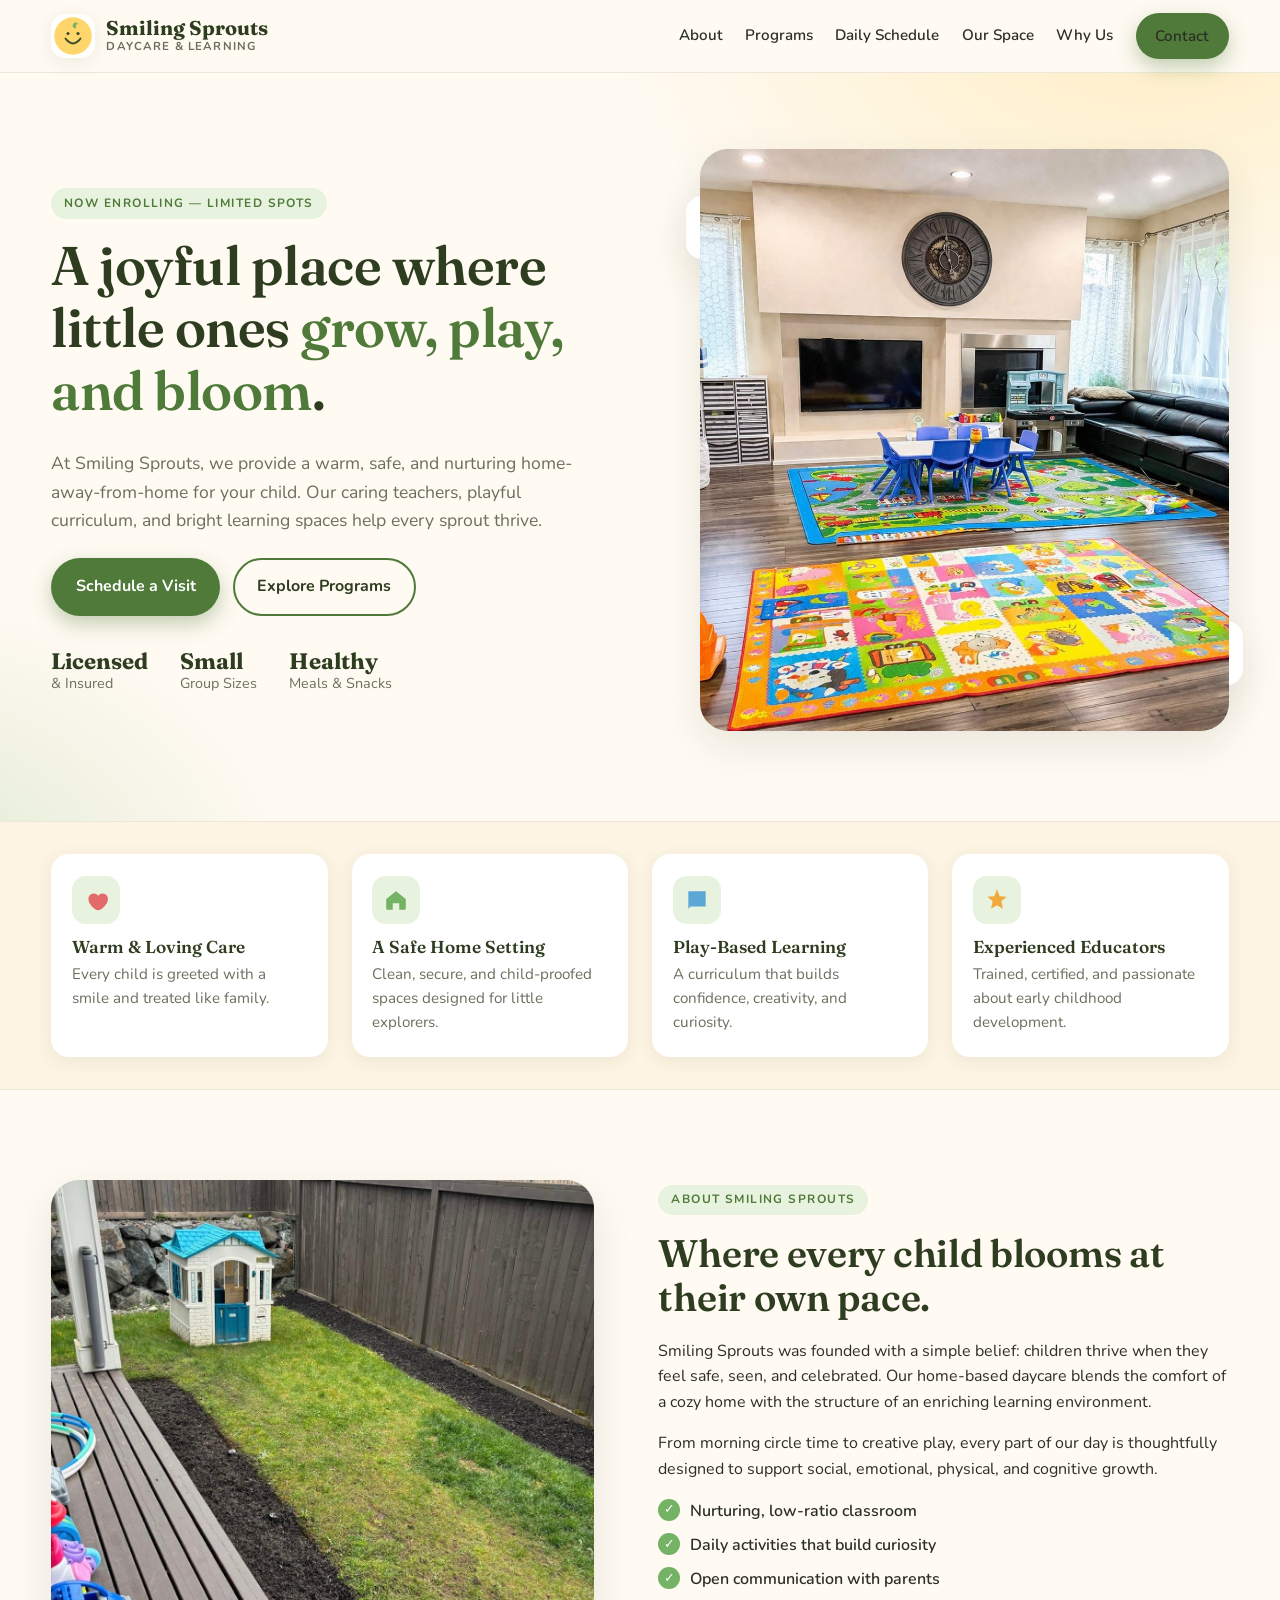
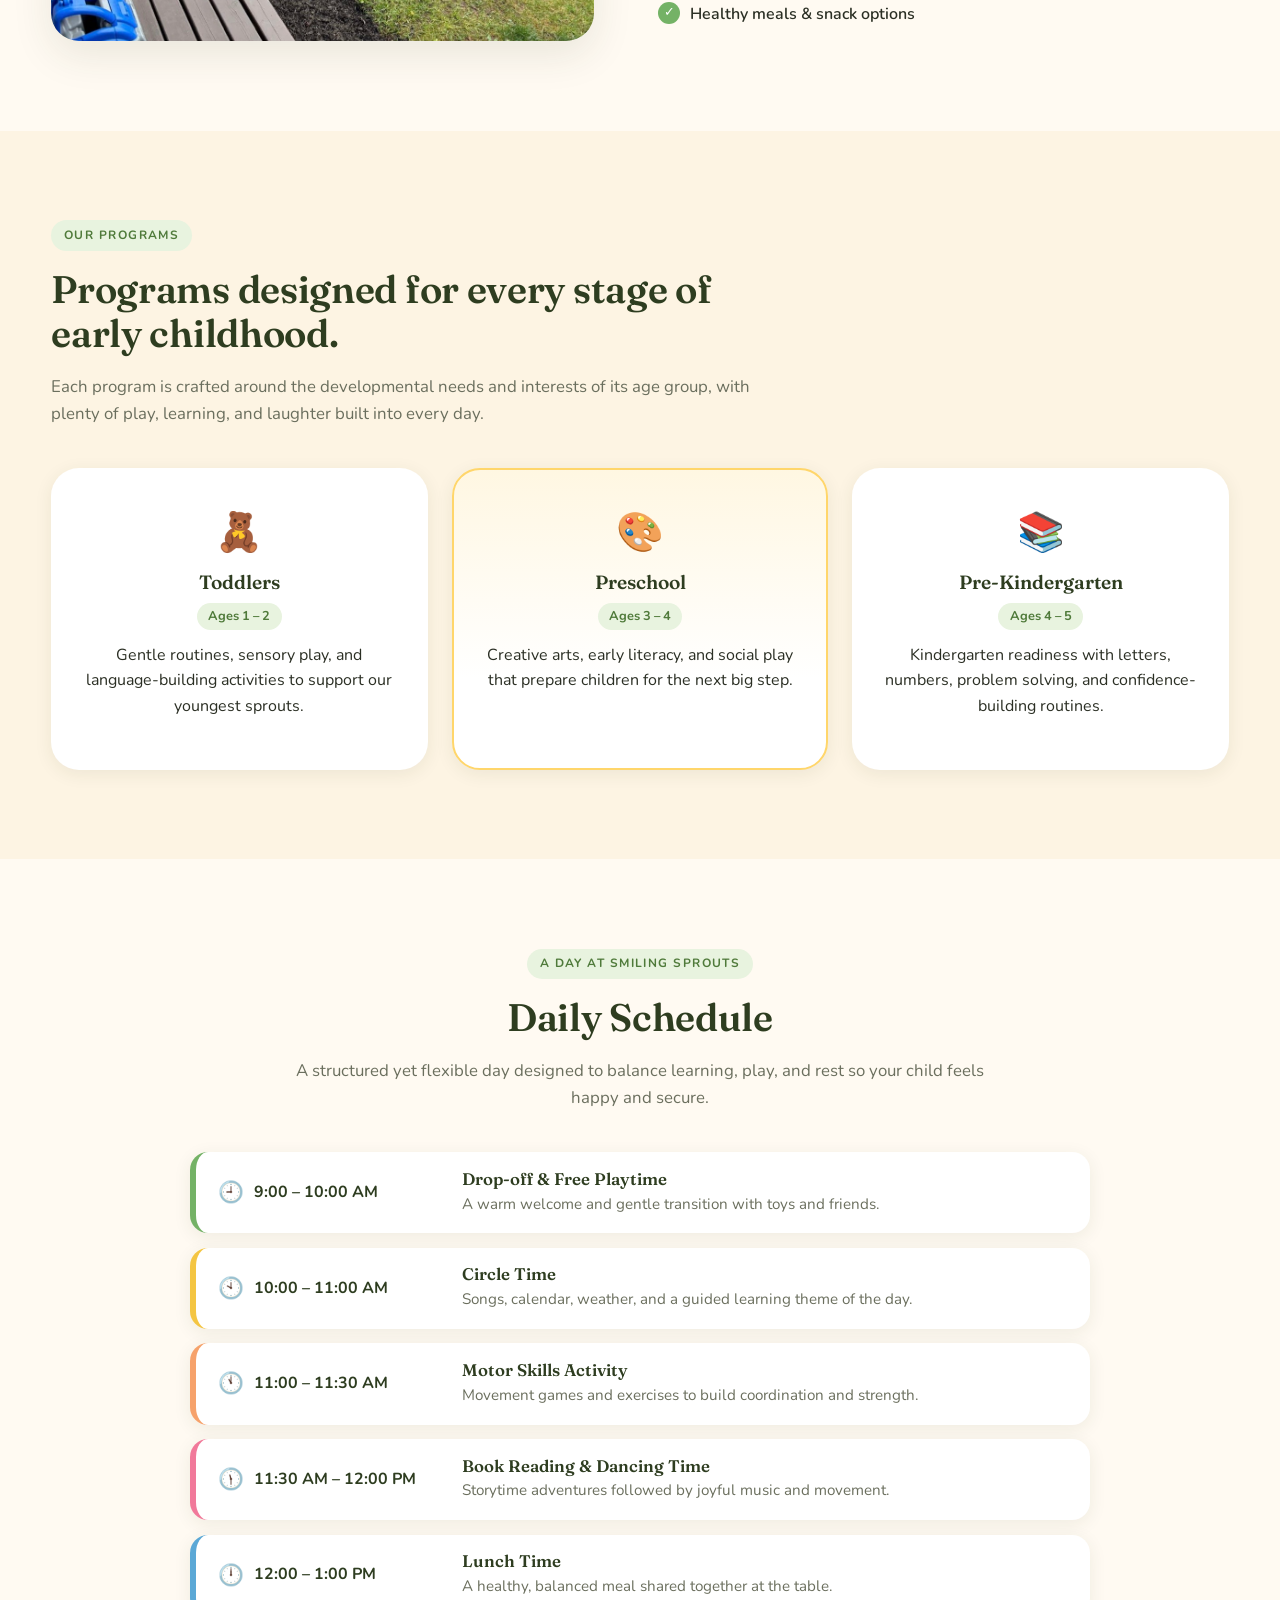
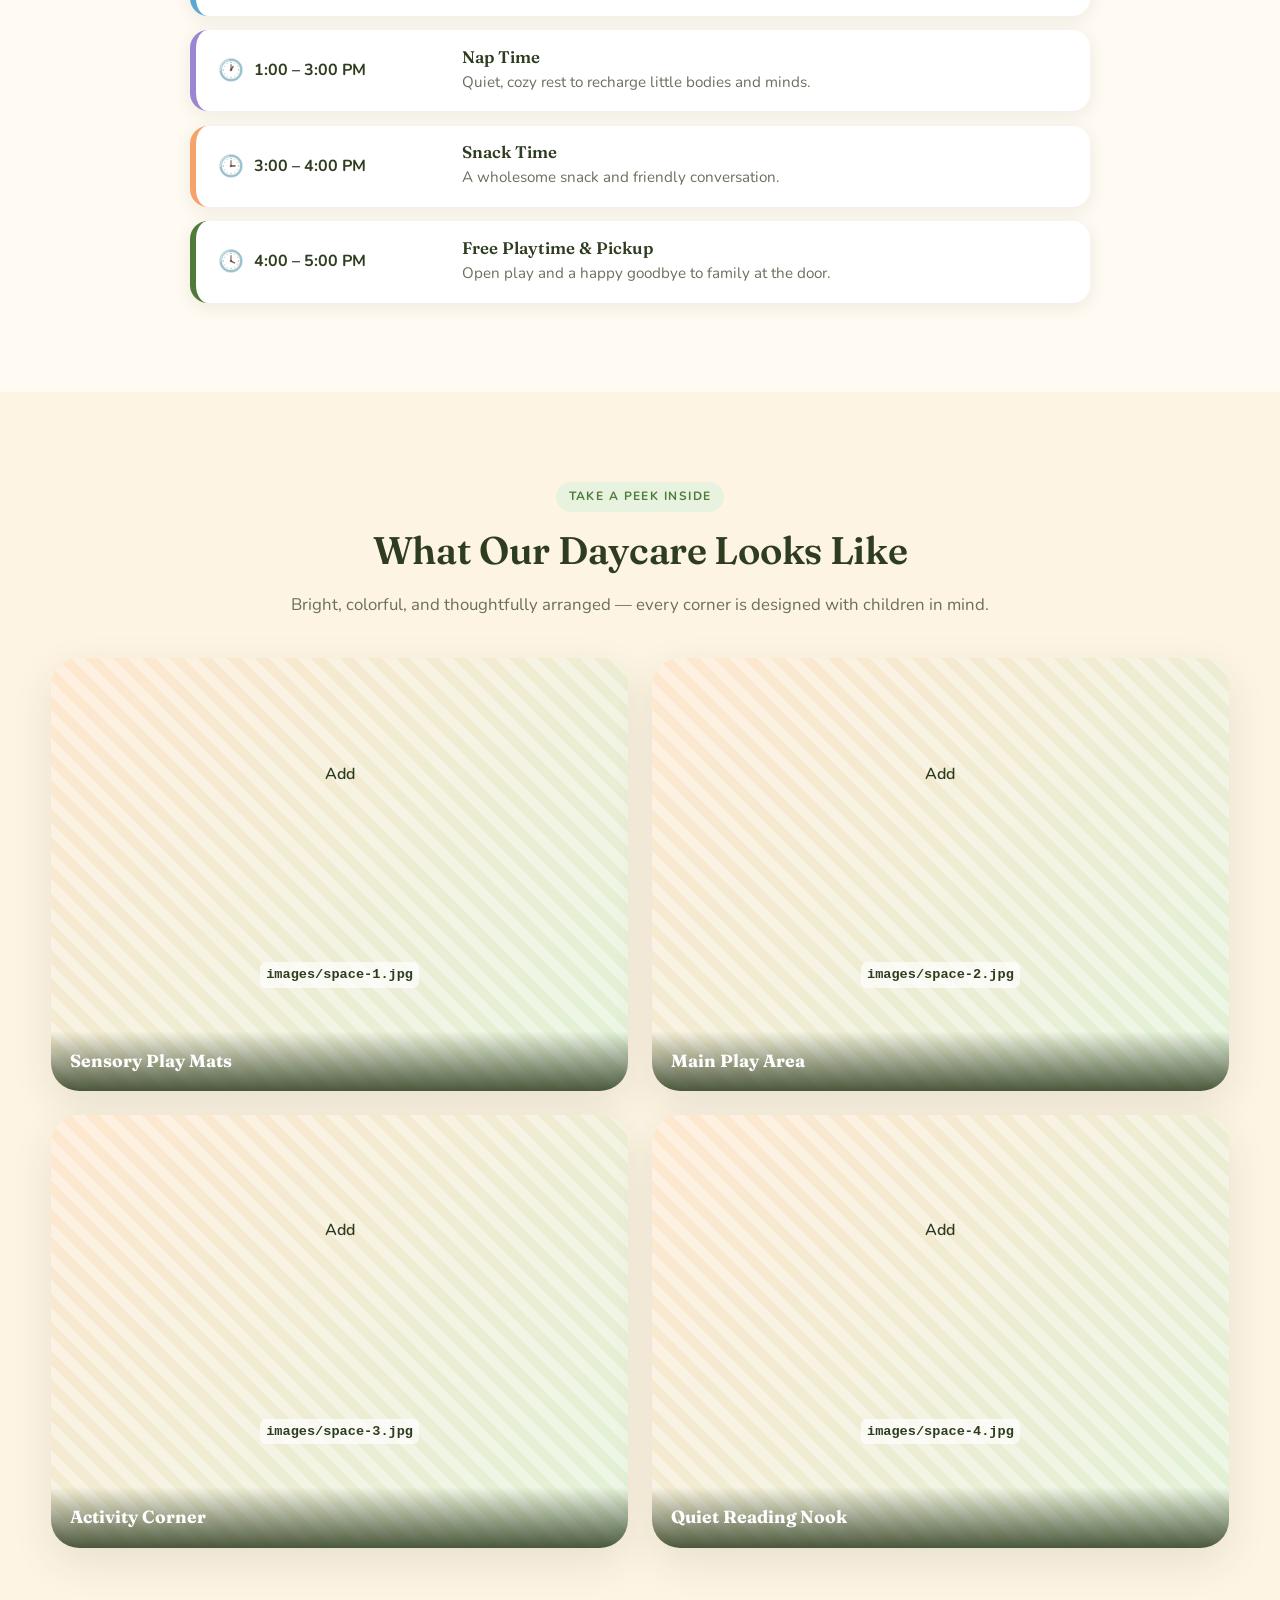
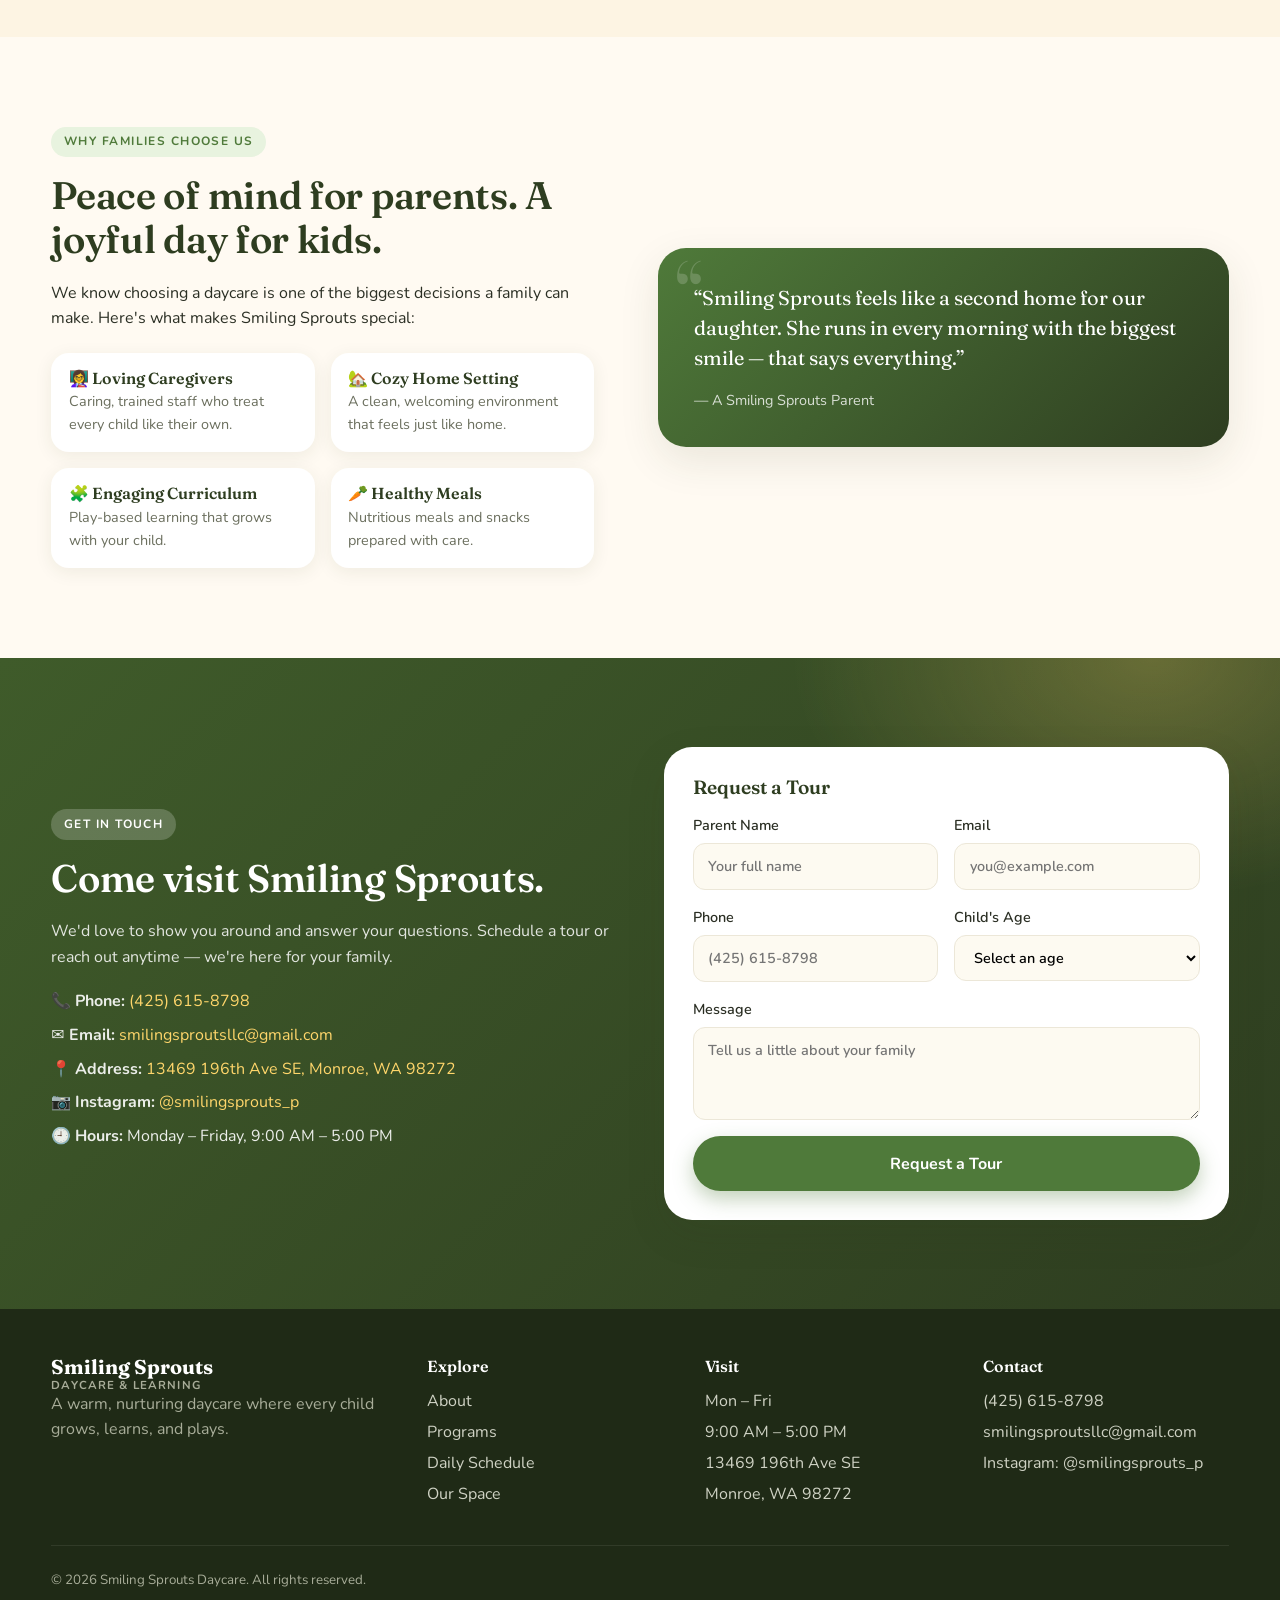
==== commit 0c8d2147: "Wire Request a Tour form to Netlify Forms Submissions now POST to Netlify's built-in form handler so" ====
--- a/index.html
+++ b/index.html
@@ -1,1597 +1,981 @@
 <!DOCTYPE html>
 <html lang="en">
 <head>
-<meta charset="UTF-8" />
-<meta name="viewport" content="width=device-width, initial-scale=1.0" />
-<title>Duke's Seafood Bellevue — Lincoln Square | Sustainable Wild Seafood</title>
-<meta name="description" content="Duke's Seafood Bellevue at Lincoln Square. 100% sustainable wild seafood, award-winning chowder, grass-fed burgers, oysters, and an unforgettable happy hour in downtown Bellevue." />
-<link rel="preconnect" href="https://fonts.googleapis.com" />
-<link rel="preconnect" href="https://fonts.gstatic.com" crossorigin />
-<link href="https://fonts.googleapis.com/css2?family=Cormorant+Garamond:wght@300;400;500;600;700&family=Inter:wght@300;400;500;600;700&family=Caveat:wght@500;700&display=swap" rel="stylesheet" />
-<style>
-  :root {
-    --navy: #0a1f33;
-    --navy-deep: #061321;
-    --gold: #c9a96e;
-    --gold-soft: #e3c98f;
-    --cream: #f7f1e6;
-    --cream-warm: #efe6d3;
-    --ink: #1a1a1a;
-    --muted: #6b6b6b;
-    --coral: #d96a5b;
-    --sea: #2d6a7a;
-    --serif: 'Cormorant Garamond', Georgia, serif;
-    --sans: 'Inter', system-ui, sans-serif;
-    --script: 'Caveat', cursive;
-  }
-
-  * { box-sizing: border-box; margin: 0; padding: 0; }
-  html { scroll-behavior: smooth; }
-  body {
-    font-family: var(--sans);
-    color: var(--ink);
-    background: var(--cream);
-    line-height: 1.6;
-    overflow-x: hidden;
-  }
-  img { max-width: 100%; display: block; }
-  a { color: inherit; text-decoration: none; transition: color .3s; }
-
-  /* ---------- TOP STRIP ---------- */
-  .top-strip {
-    background: var(--navy-deep);
-    color: var(--gold-soft);
-    font-size: 12px;
-    letter-spacing: 2px;
-    text-transform: uppercase;
-    text-align: center;
-    padding: 8px 16px;
-    font-weight: 500;
-  }
-  .top-strip span { margin: 0 14px; opacity: .9; }
-  .top-strip a:hover { color: #fff; }
-
-  /* ---------- NAV ---------- */
-  nav {
-    position: sticky; top: 0; z-index: 100;
-    background: rgba(255,255,255,.92);
-    backdrop-filter: blur(12px);
-    border-bottom: 1px solid rgba(10,31,51,.08);
-    transition: all .35s ease;
-  }
-  nav.scrolled {
-    background: rgba(10,31,51,.96);
-    border-bottom-color: rgba(201,169,110,.25);
-  }
-  nav.scrolled .nav-inner a,
-  nav.scrolled .logo { color: var(--cream); }
-  nav.scrolled .logo span { color: var(--gold-soft); }
-
-  .nav-inner {
-    max-width: 1400px; margin: 0 auto;
-    display: flex; align-items: center; justify-content: space-between;
-    padding: 16px 32px;
-  }
-  .logo {
-    font-family: var(--serif);
-    font-size: 26px; font-weight: 600;
-    color: var(--navy); letter-spacing: 1px;
-    display: flex; align-items: baseline; gap: 8px;
-  }
-  .logo span {
-    font-family: var(--script);
-    font-size: 22px; color: var(--gold);
-    font-weight: 500;
-  }
-  .nav-links {
-    display: flex; gap: 32px; align-items: center;
-    list-style: none;
-    font-size: 13px; font-weight: 500;
-    text-transform: uppercase; letter-spacing: 1.5px;
-  }
-  .nav-links a { position: relative; padding: 6px 0; }
-  .nav-links a::after {
-    content: ''; position: absolute; left: 0; bottom: 0;
-    width: 0; height: 1px; background: var(--gold);
-    transition: width .3s ease;
-  }
-  .nav-links a:hover::after { width: 100%; }
-  .btn-reserve {
-    background: var(--gold); color: var(--navy) !important;
-    padding: 10px 22px !important; border-radius: 2px;
-    font-weight: 600 !important;
-  }
-  .btn-reserve:hover { background: var(--gold-soft); }
-  .btn-reserve::after { display: none !important; }
-
-  .nav-toggle { display: none; background: none; border: none; cursor: pointer; font-size: 22px; color: var(--navy); }
-
-  /* ---------- HERO ---------- */
-  .hero {
-    position: relative;
-    min-height: 100vh;
-    display: flex; align-items: center; justify-content: center;
-    background:
-      radial-gradient(ellipse at top, rgba(10,31,51,.45), rgba(6,19,33,.85)),
-      url('https://images.unsplash.com/photo-1559339352-11d035aa65de?w=1920&q=80') center/cover;
-    color: #fff;
-    text-align: center;
-    overflow: hidden;
-  }
-  .hero::before {
-    content: ''; position: absolute; inset: 0;
-    background: linear-gradient(180deg, transparent 60%, var(--cream) 100%);
-    pointer-events: none;
-  }
-  .hero-inner { position: relative; z-index: 2; max-width: 1100px; padding: 0 24px; }
-  .hero-eyebrow {
-    font-family: var(--script);
-    font-size: clamp(24px, 3vw, 36px);
-    color: var(--gold-soft);
-    margin-bottom: 12px;
-    animation: fadeUp 1s ease .2s both;
-  }
-  .hero h1 {
-    font-family: var(--serif);
-    font-size: clamp(48px, 8vw, 110px);
-    font-weight: 500;
-    line-height: 1;
-    letter-spacing: -1px;
-    margin-bottom: 30px;
-    animation: fadeUp 1s ease .4s both;
-  }
-  .hero h1 em {
-    font-style: italic; color: var(--gold-soft); font-weight: 400;
-  }
-
-  /* fading rotating words */
-  .rotator {
-    display: inline-block;
-    position: relative;
-    color: var(--gold-soft);
-    font-style: italic;
-    font-weight: 400;
-    min-height: 1.05em;
-    vertical-align: bottom;
-  }
-  .rotator .word {
-    position: absolute; left: 50%; top: 0;
-    transform: translateX(-50%) translateY(20px);
-    opacity: 0;
-    white-space: nowrap;
-    transition: opacity 1s ease, transform 1s ease;
-  }
-  .rotator .word.active {
-    opacity: 1;
-    transform: translateX(-50%) translateY(0);
-  }
-  .rotator-spacer { visibility: hidden; white-space: nowrap; }
-
-  .hero-sub {
-    font-size: clamp(15px, 1.5vw, 18px);
-    font-weight: 300;
-    letter-spacing: 3px;
-    text-transform: uppercase;
-    max-width: 680px; margin: 0 auto 40px;
-    opacity: .9;
-    animation: fadeUp 1s ease .6s both;
-  }
-  .hero-cta {
-    display: flex; gap: 16px; justify-content: center; flex-wrap: wrap;
-    animation: fadeUp 1s ease .8s both;
-  }
-  .btn {
-    display: inline-block;
-    padding: 16px 36px;
-    font-size: 12px; font-weight: 600;
-    letter-spacing: 2.5px; text-transform: uppercase;
-    border: 1px solid var(--gold);
-    background: transparent; color: #fff;
-    cursor: pointer;
-    transition: all .35s ease;
-    position: relative; overflow: hidden;
-  }
-  .btn:hover { background: var(--gold); color: var(--navy); transform: translateY(-2px); }
-  .btn.primary { background: var(--gold); color: var(--navy); }
-  .btn.primary:hover { background: #fff; border-color: #fff; }
-
-  .scroll-hint {
-    position: absolute; bottom: 80px; left: 50%; transform: translateX(-50%);
-    color: var(--gold-soft); font-size: 11px; letter-spacing: 4px;
-    text-transform: uppercase; opacity: .8;
-    animation: bob 2.5s ease-in-out infinite;
-  }
-  @keyframes bob {
-    0%,100% { transform: translateX(-50%) translateY(0); opacity: .8; }
-    50% { transform: translateX(-50%) translateY(8px); opacity: 1; }
-  }
-  @keyframes fadeUp {
-    from { opacity: 0; transform: translateY(30px); }
-    to   { opacity: 1; transform: translateY(0); }
-  }
-
-  /* ---------- SECTION BASE ---------- */
-  section { padding: 110px 24px; }
-  .container { max-width: 1200px; margin: 0 auto; }
-  .eyebrow {
-    font-family: var(--script);
-    font-size: 28px;
-    color: var(--gold);
-    margin-bottom: 8px;
-  }
-  .section-title {
-    font-family: var(--serif);
-    font-size: clamp(36px, 5vw, 64px);
-    font-weight: 500;
-    line-height: 1.05;
-    color: var(--navy);
-    margin-bottom: 24px;
-    letter-spacing: -.5px;
-  }
-  .section-title em { font-style: italic; color: var(--gold); }
-  .section-intro {
-    max-width: 720px;
-    font-size: 17px; color: var(--muted);
-    line-height: 1.8;
-    margin-bottom: 60px;
-  }
-  .section-head-center { text-align: center; }
-  .section-head-center .section-intro { margin-left: auto; margin-right: auto; }
-
-  /* ---------- INTRO / STORY ---------- */
-  .story {
-    background: var(--cream);
-    position: relative;
-  }
-  .story-grid {
-    display: grid;
-    grid-template-columns: 1fr 1.1fr;
-    gap: 80px;
-    align-items: center;
-  }
-  .story-text p {
-    font-size: 17px; color: #3a3a3a;
-    margin-bottom: 18px; line-height: 1.85;
-  }
-  .story-text .lead {
-    font-family: var(--serif);
-    font-size: 26px; font-style: italic;
-    color: var(--navy);
-    margin-bottom: 26px;
-    line-height: 1.4;
-  }
-  .story-image {
-    position: relative;
-    aspect-ratio: 4/5;
-    overflow: hidden;
-    border-radius: 2px;
-    box-shadow: 0 30px 60px -20px rgba(10,31,51,.35);
-  }
-  .story-image img { width: 100%; height: 100%; object-fit: cover; transition: transform 8s ease; }
-  .story-image:hover img { transform: scale(1.08); }
-  .story-image::after {
-    content: '40+'; position: absolute;
-    bottom: -30px; right: -20px;
-    font-family: var(--serif);
-    font-size: 200px; font-weight: 600;
-    color: var(--gold); opacity: .9;
-    line-height: 1;
-  }
-  .story-badge {
-    position: absolute; top: 24px; left: 24px;
-    background: var(--navy); color: var(--gold-soft);
-    padding: 10px 18px; font-size: 11px;
-    letter-spacing: 3px; text-transform: uppercase;
-    border-left: 2px solid var(--gold);
-  }
-
-  /* ---------- MARQUEE ---------- */
-  .marquee {
-    background: var(--navy);
-    color: var(--gold-soft);
-    overflow: hidden;
-    padding: 22px 0;
-    border-top: 1px solid rgba(201,169,110,.15);
-    border-bottom: 1px solid rgba(201,169,110,.15);
-  }
-  .marquee-track {
-    display: flex; gap: 60px;
-    white-space: nowrap;
-    animation: scroll 40s linear infinite;
-    font-family: var(--serif);
-    font-size: 28px;
-    font-style: italic;
-  }
-  .marquee-track span { display: inline-flex; align-items: center; gap: 60px; }
-  .marquee-track .dot { color: var(--gold); font-size: 20px; }
-  @keyframes scroll {
-    from { transform: translateX(0); }
-    to   { transform: translateX(-50%); }
-  }
-
-  /* ---------- VALUES ---------- */
-  .values {
-    background: linear-gradient(180deg, var(--cream) 0%, var(--cream-warm) 100%);
-  }
-  .values-grid {
-    display: grid;
-    grid-template-columns: repeat(4, 1fr);
-    gap: 30px;
-    margin-top: 50px;
-  }
-  .value-card {
-    background: #fff;
-    padding: 40px 28px;
-    text-align: center;
-    border-top: 2px solid var(--gold);
-    transition: transform .4s ease, box-shadow .4s ease;
-  }
-  .value-card:hover {
-    transform: translateY(-8px);
-    box-shadow: 0 25px 50px -15px rgba(10,31,51,.18);
-  }
-  .value-icon {
-    font-size: 38px; margin-bottom: 18px;
-    color: var(--gold);
-  }
-  .value-card h3 {
-    font-family: var(--serif);
-    font-size: 24px; font-weight: 600;
-    color: var(--navy);
-    margin-bottom: 12px;
-  }
-  .value-card p { color: var(--muted); font-size: 15px; }
-
-  /* ---------- MENUS ---------- */
-  .menus {
-    background: #fff;
-    position: relative;
-  }
-  .menu-tabs {
-    display: flex; justify-content: center;
-    gap: 8px; flex-wrap: wrap;
-    margin-bottom: 60px;
-    border-bottom: 1px solid rgba(10,31,51,.08);
-    padding-bottom: 0;
-  }
-  .menu-tab {
-    background: none; border: none;
-    font-family: var(--sans);
-    font-size: 12px; font-weight: 600;
-    letter-spacing: 2.5px; text-transform: uppercase;
-    color: var(--muted);
-    padding: 18px 24px;
-    cursor: pointer;
-    position: relative;
-    transition: color .3s ease;
-  }
-  .menu-tab::after {
-    content: ''; position: absolute;
-    left: 50%; bottom: -1px;
-    width: 0; height: 2px;
-    background: var(--gold);
-    transition: all .3s ease;
-    transform: translateX(-50%);
-  }
-  .menu-tab:hover { color: var(--navy); }
-  .menu-tab.active { color: var(--navy); }
-  .menu-tab.active::after { width: 60%; }
-
-  .menu-panel { display: none; animation: fadeIn .6s ease; }
-  .menu-panel.active { display: block; }
-  @keyframes fadeIn { from { opacity: 0; transform: translateY(10px); } to { opacity: 1; transform: translateY(0); } }
-
-  .menu-section {
-    margin-bottom: 60px;
-  }
-  .menu-section-title {
-    font-family: var(--serif);
-    font-size: 32px; font-weight: 500;
-    color: var(--navy);
-    margin-bottom: 8px;
-    display: flex; align-items: baseline; gap: 18px;
-  }
-  .menu-section-title::after {
-    content: ''; flex: 1; height: 1px;
-    background: linear-gradient(90deg, var(--gold) 0%, transparent 100%);
-  }
-  .menu-section-sub {
-    color: var(--muted);
-    font-style: italic;
-    margin-bottom: 30px;
-    font-family: var(--serif);
-    font-size: 17px;
-  }
-  .menu-grid {
-    display: grid;
-    grid-template-columns: 1fr 1fr;
-    gap: 18px 60px;
-  }
-  .menu-item {
-    padding: 18px 0;
-    border-bottom: 1px dashed rgba(10,31,51,.12);
-  }
-  .menu-item-head {
-    display: flex; justify-content: space-between;
-    align-items: baseline; gap: 16px;
-    margin-bottom: 6px;
-  }
-  .menu-item-name {
-    font-family: var(--serif);
-    font-size: 21px; font-weight: 600;
-    color: var(--navy);
-    line-height: 1.3;
-  }
-  .menu-item-name .tag {
-    font-family: var(--sans);
-    font-size: 10px; font-weight: 700;
-    background: var(--gold); color: var(--navy);
-    padding: 2px 7px;
-    margin-left: 8px;
-    letter-spacing: 1px;
-    vertical-align: middle;
-    border-radius: 2px;
-  }
-  .menu-item-price {
-    font-family: var(--serif);
-    font-size: 19px; font-weight: 500;
-    color: var(--gold);
-    white-space: nowrap;
-    letter-spacing: 1px;
-  }
-  .menu-item-desc {
-    font-size: 14px; color: var(--muted);
-    line-height: 1.6;
-  }
-
-  /* ---------- POPULAR DISHES ---------- */
-  .popular {
-    background: var(--cream-warm);
-    overflow: hidden;
-  }
-  .dishes-grid {
-    display: grid;
-    grid-template-columns: repeat(3, 1fr);
-    gap: 32px;
-    margin-top: 50px;
-  }
-  .dish {
-    position: relative;
-    overflow: hidden;
-    aspect-ratio: 3/4;
-    cursor: pointer;
-  }
-  .dish img {
-    width: 100%; height: 100%;
-    object-fit: cover;
-    transition: transform 1.2s ease;
-  }
-  .dish:hover img { transform: scale(1.1); }
-  .dish::before {
-    content: ''; position: absolute; inset: 0;
-    background: linear-gradient(180deg, transparent 30%, rgba(10,31,51,.92) 100%);
-    z-index: 1;
-  }
-  .dish-info {
-    position: absolute; bottom: 0; left: 0; right: 0;
-    z-index: 2; color: #fff;
-    padding: 32px 28px;
-    transform: translateY(40px);
-    transition: transform .5s ease;
-  }
-  .dish:hover .dish-info { transform: translateY(0); }
-  .dish-tag {
-    font-family: var(--script);
-    color: var(--gold-soft);
-    font-size: 22px;
-    display: block;
-    margin-bottom: 4px;
-  }
-  .dish-name {
-    font-family: var(--serif);
-    font-size: 28px; font-weight: 500;
-    line-height: 1.1;
-    margin-bottom: 10px;
-  }
-  .dish-desc {
-    font-size: 14px;
-    opacity: 0; max-height: 0;
-    transition: all .5s ease;
-    color: rgba(255,255,255,.85);
-  }
-  .dish:hover .dish-desc {
-    opacity: 1; max-height: 100px;
-  }
-
-  /* ---------- QUOTE ---------- */
-  .quote {
-    background:
-      linear-gradient(135deg, rgba(10,31,51,.85), rgba(45,106,122,.7)),
-      url('https://images.unsplash.com/photo-1551782450-a2132b4ba21d?w=1920&q=80') center/cover fixed;
-    color: #fff;
-    text-align: center;
-    padding: 140px 24px;
-  }
-  .quote blockquote {
-    font-family: var(--serif);
-    font-size: clamp(24px, 3vw, 38px);
-    font-style: italic;
-    font-weight: 400;
-    line-height: 1.4;
-    max-width: 950px;
-    margin: 0 auto 30px;
-  }
-  .quote blockquote::before { content: '"'; font-size: 80px; color: var(--gold); display: block; line-height: 0; margin-bottom: 30px; }
-  .quote cite {
-    font-family: var(--sans);
-    font-size: 13px; font-style: normal;
-    letter-spacing: 3px; text-transform: uppercase;
-    color: var(--gold-soft);
-  }
-
-  /* ---------- HOURS / VISIT ---------- */
-  .visit {
-    background: var(--navy);
-    color: var(--cream);
-    padding: 110px 24px;
-  }
-  .visit-grid {
-    display: grid;
-    grid-template-columns: 1fr 1fr;
-    gap: 80px;
-    align-items: center;
-  }
-  .visit .section-title { color: #fff; }
-  .visit .section-title em { color: var(--gold-soft); }
-  .visit-info p { color: rgba(247,241,230,.75); margin-bottom: 14px; font-size: 16px; }
-  .hours-card {
-    background: rgba(255,255,255,.04);
-    border: 1px solid rgba(201,169,110,.2);
-    padding: 50px;
-  }
-  .hours-row {
-    display: flex; justify-content: space-between;
-    padding: 16px 0;
-    border-bottom: 1px solid rgba(201,169,110,.12);
-    font-size: 15px;
-  }
-  .hours-row:last-child { border-bottom: none; }
-  .hours-row strong {
-    font-family: var(--serif);
-    font-size: 19px;
-    color: var(--gold-soft);
-    font-weight: 500;
-  }
-  .hours-row span { color: rgba(247,241,230,.8); }
-  .hours-title {
-    font-family: var(--serif);
-    font-size: 28px;
-    color: #fff;
-    margin-bottom: 20px;
-    font-style: italic;
-  }
-  .happy-hour-highlight {
-    background: var(--gold);
-    color: var(--navy);
-    padding: 22px 28px;
-    margin-top: 30px;
-    text-align: center;
-  }
-  .happy-hour-highlight strong {
-    font-family: var(--serif);
-    font-size: 24px;
-    display: block;
-    margin-bottom: 4px;
-  }
-  .happy-hour-highlight span {
-    font-size: 12px;
-    letter-spacing: 2px;
-    text-transform: uppercase;
-    font-weight: 600;
-  }
-
-  /* ---------- LOCATIONS ---------- */
-  .locations {
-    background: var(--cream);
-  }
-  .loc-grid {
-    display: grid;
-    grid-template-columns: repeat(4, 1fr);
-    gap: 16px;
-    margin-top: 50px;
-  }
-  .loc {
-    padding: 30px 24px;
-    background: #fff;
-    border-bottom: 2px solid transparent;
-    transition: all .35s ease;
-    cursor: pointer;
-  }
-  .loc:hover {
-    border-bottom-color: var(--gold);
-    transform: translateY(-4px);
-    box-shadow: 0 20px 40px -15px rgba(10,31,51,.15);
-  }
-  .loc.featured {
-    background: var(--navy);
-    color: #fff;
-    border-bottom-color: var(--gold);
-  }
-  .loc.featured .loc-city { color: var(--gold-soft); }
-  .loc.featured .loc-detail { color: rgba(247,241,230,.7); }
-  .loc-tag {
-    font-family: var(--script);
-    color: var(--gold);
-    font-size: 18px;
-    display: block;
-    margin-bottom: 6px;
-  }
-  .loc-city {
-    font-family: var(--serif);
-    font-size: 24px; font-weight: 600;
-    color: var(--navy);
-    margin-bottom: 8px;
-  }
-  .loc-detail {
-    font-size: 13px; color: var(--muted);
-  }
-
-  /* ---------- CTA STRIP ---------- */
-  .cta-strip {
-    background: var(--gold);
-    color: var(--navy);
-    text-align: center;
-    padding: 80px 24px;
-  }
-  .cta-strip h2 {
-    font-family: var(--serif);
-    font-size: clamp(34px, 5vw, 56px);
-    font-weight: 500;
-    margin-bottom: 20px;
-    font-style: italic;
-  }
-  .cta-strip p {
-    max-width: 600px;
-    margin: 0 auto 30px;
-    font-size: 17px;
-  }
-  .cta-strip .btn {
-    border-color: var(--navy);
-    background: var(--navy);
-    color: var(--gold-soft);
-  }
-  .cta-strip .btn:hover {
-    background: transparent;
-    color: var(--navy);
-  }
-
-  /* ---------- FOOTER ---------- */
-  footer {
-    background: var(--navy-deep);
-    color: rgba(247,241,230,.7);
-    padding: 80px 24px 30px;
-  }
-  .foot-grid {
-    max-width: 1200px; margin: 0 auto;
-    display: grid;
-    grid-template-columns: 1.4fr 1fr 1fr 1fr;
-    gap: 50px;
-    padding-bottom: 50px;
-    border-bottom: 1px solid rgba(201,169,110,.15);
-  }
-  .foot-logo {
-    font-family: var(--serif);
-    font-size: 32px; font-weight: 600;
-    color: var(--cream);
-    margin-bottom: 16px;
-  }
-  .foot-logo span {
-    font-family: var(--script);
-    color: var(--gold);
-    font-size: 24px;
-    font-weight: 500;
-  }
-  .foot p { font-size: 14px; line-height: 1.8; margin-bottom: 8px; }
-  .foot h4 {
-    font-family: var(--serif);
-    font-size: 18px;
-    color: var(--gold-soft);
-    margin-bottom: 18px;
-    font-weight: 500;
-  }
-  .foot ul { list-style: none; }
-  .foot ul li { margin-bottom: 10px; font-size: 14px; }
-  .foot ul a:hover { color: var(--gold-soft); }
-  .copyright {
-    max-width: 1200px; margin: 30px auto 0;
-    font-size: 12px; color: rgba(247,241,230,.45);
-    text-align: center;
-    letter-spacing: 1px;
-  }
-
-  /* ---------- REVEAL ANIMATIONS ---------- */
-  .reveal { opacity: 0; transform: translateY(40px); transition: opacity 1s ease, transform 1s ease; }
-  .reveal.in { opacity: 1; transform: translateY(0); }
-  .reveal-delay-1 { transition-delay: .15s; }
-  .reveal-delay-2 { transition-delay: .3s; }
-  .reveal-delay-3 { transition-delay: .45s; }
-
-  /* fading words anywhere */
-  .fade-words .fw {
-    display: inline-block;
-    opacity: 0;
-    transform: translateY(20px);
-    transition: opacity .8s ease, transform .8s ease;
-    margin-right: .25em;
-  }
-  .fade-words.in .fw { opacity: 1; transform: translateY(0); }
-  .fade-words.in .fw:nth-child(1) { transition-delay: .1s; }
-  .fade-words.in .fw:nth-child(2) { transition-delay: .25s; }
-  .fade-words.in .fw:nth-child(3) { transition-delay: .4s; }
-  .fade-words.in .fw:nth-child(4) { transition-delay: .55s; }
-  .fade-words.in .fw:nth-child(5) { transition-delay: .7s; }
-  .fade-words.in .fw:nth-child(6) { transition-delay: .85s; }
-  .fade-words.in .fw:nth-child(7) { transition-delay: 1s; }
-  .fade-words.in .fw:nth-child(8) { transition-delay: 1.15s; }
-
-  /* ---------- RESPONSIVE ---------- */
-  @media (max-width: 960px) {
-    .nav-links { display: none; }
-    .nav-toggle { display: block; }
-    .nav-links.open {
+  <meta charset="UTF-8" />
+  <meta name="viewport" content="width=device-width, initial-scale=1.0" />
+  <title>Smiling Sprouts Daycare — A Joyful Place to Grow</title>
+  <meta name="description" content="Smiling Sprouts is a warm, nurturing daycare where every child grows, learns, and plays in a safe, joyful environment." />
+  <link rel="preconnect" href="https://fonts.googleapis.com">
+  <link rel="preconnect" href="https://fonts.gstatic.com" crossorigin>
+  <link href="https://fonts.googleapis.com/css2?family=Fraunces:wght@500;600;700&family=Nunito:wght@400;500;600;700&display=swap" rel="stylesheet">
+  <style>
+    /* ---------- Smiling Sprouts — Stylesheet ---------- */
+    :root {
+      --green-900: #2e3d20;
+      --green-700: #4f7a3a;
+      --green-500: #74b266;
+      --green-100: #e8f3df;
+      --yellow-500: #f4c542;
+      --yellow-300: #ffd66b;
+      --peach-500: #f6a26b;
+      --pink-500: #f1799a;
+      --blue-500: #5ba8d6;
+      --cream:   #fffaf2;
+      --cream-2: #fdf4e3;
+      --text:    #2b2f24;
+      --muted:   #6b6f5e;
+      --border:  #ece7d8;
+      --shadow:  0 14px 40px rgba(48, 60, 30, 0.10);
+      --shadow-sm: 0 4px 18px rgba(48, 60, 30, 0.08);
+      --radius:  18px;
+      --radius-lg: 28px;
+    }
+    * { box-sizing: border-box; }
+    html { scroll-behavior: smooth; }
+    body {
+      margin: 0;
+      font-family: 'Nunito', system-ui, -apple-system, Segoe UI, Roboto, sans-serif;
+      color: var(--text);
+      background: var(--cream);
+      line-height: 1.6;
+      -webkit-font-smoothing: antialiased;
+    }
+    h1, h2, h3, h4, h5 {
+      font-family: 'Fraunces', Georgia, serif;
+      color: var(--green-900);
+      line-height: 1.15;
+      margin: 0 0 .5em;
+      font-weight: 600;
+    }
+    h1 { font-size: clamp(2.1rem, 4.5vw, 3.4rem); letter-spacing: -.5px; }
+    h2 { font-size: clamp(1.7rem, 3.2vw, 2.4rem); letter-spacing: -.3px; }
+    h3 { font-size: 1.2rem; }
+    h4 { font-size: 1.05rem; }
+    p { margin: 0 0 1em; }
+    a { color: var(--green-700); text-decoration: none; }
+    a:hover { color: var(--green-900); }
+    img { max-width: 100%; display: block; }
+    .container { width: min(1180px, 92%); margin-inline: auto; }
+    .sr-only {
+      position:absolute; width:1px; height:1px; padding:0; margin:-1px;
+      overflow:hidden; clip:rect(0,0,0,0); white-space:nowrap; border:0;
+    }
+    .eyebrow {
+      display: inline-block;
+      background: var(--green-100);
+      color: var(--green-700);
+      font-weight: 700;
+      font-size: .75rem;
+      letter-spacing: .12em;
+      text-transform: uppercase;
+      padding: .35rem .8rem;
+      border-radius: 999px;
+      margin-bottom: 1rem;
+    }
+    .eyebrow.light { background: rgba(255,255,255,.2); color: #fff; }
+    .accent { color: var(--green-700); }
+
+    /* Buttons */
+    .btn {
+      display: inline-flex; align-items: center; justify-content: center;
+      gap: .5rem;
+      padding: .9rem 1.4rem;
+      border-radius: 999px;
+      font-weight: 700;
+      text-decoration: none;
+      font-family: inherit;
+      font-size: 1rem;
+      border: 2px solid transparent;
+      cursor: pointer;
+      transition: transform .15s ease, box-shadow .2s ease, background .2s;
+    }
+    .btn-primary {
+      background: var(--green-700); color: #fff;
+      box-shadow: 0 8px 20px rgba(79,122,58,.35);
+    }
+    .btn-primary:hover { background: var(--green-900); transform: translateY(-2px); color:#fff; }
+    .btn-ghost {
+      background: transparent; color: var(--green-900);
+      border-color: var(--green-700);
+    }
+    .btn-ghost:hover { background: var(--green-100); }
+    .btn-small { padding: .55rem 1.1rem; font-size: .9rem; }
+    .btn.full { width: 100%; }
+
+    /* Header / Nav */
+    .site-header {
+      position: sticky; top: 0; z-index: 50;
+      background: rgba(255, 250, 242, .9);
+      backdrop-filter: saturate(160%) blur(10px);
+      border-bottom: 1px solid var(--border);
+    }
+    .nav-wrap {
+      display: flex; align-items: center; justify-content: space-between;
+      padding: .8rem 0;
+    }
+    .brand {
+      display: flex; align-items: center; gap: .7rem;
+      color: var(--green-900); font-weight: 700;
+    }
+    .brand-mark {
+      width: 44px; height: 44px;
+      display: grid; place-items: center;
+      background: #fff; border-radius: 14px;
+      box-shadow: var(--shadow-sm);
+    }
+    .brand-text { display: flex; flex-direction: column; line-height: 1; }
+    .brand-name { font-family: 'Fraunces', serif; font-size: 1.25rem; }
+    .brand-tag  { font-size: .72rem; color: var(--muted); letter-spacing: .1em; text-transform: uppercase; margin-top: 3px; }
+    .site-nav ul {
+      list-style: none; display: flex; gap: 1.4rem; margin: 0; padding: 0; align-items: center;
+    }
+    .site-nav a {
+      color: var(--text); font-weight: 600; font-size: .95rem;
+    }
+    .site-nav a:hover { color: var(--green-700); }
+    .nav-toggle {
+      display: none;
+      flex-direction: column; gap: 4px;
+      background: transparent; border: 0; cursor: pointer; padding: .4rem;
+    }
+    .nav-toggle span {
+      width: 24px; height: 2.5px; background: var(--green-900); border-radius: 2px;
+    }
+
+    /* Hero */
+    .hero {
+      position: relative;
+      padding: clamp(2.5rem, 6vw, 5rem) 0 clamp(3rem, 7vw, 6rem);
+      overflow: hidden;
+      background:
+        radial-gradient(900px 600px at 90% -10%, rgba(255, 214, 107, .35), transparent 60%),
+        radial-gradient(700px 500px at -10% 110%, rgba(116, 178, 102, .25), transparent 60%),
+        var(--cream);
+    }
+    .hero-grid {
+      display: grid;
+      grid-template-columns: 1.05fr .95fr;
+      gap: clamp(2rem, 5vw, 4rem);
+      align-items: center;
+    }
+    .hero-copy .lead {
+      font-size: 1.1rem; color: var(--muted); max-width: 48ch;
+    }
+    .hero-cta { display: flex; gap: .8rem; flex-wrap: wrap; margin: 1.5rem 0 2rem; }
+    .hero-trust {
+      list-style: none; padding: 0; margin: 0;
+      display: flex; gap: 2rem; flex-wrap: wrap;
+    }
+    .hero-trust li { display: flex; flex-direction: column; line-height: 1.2; }
+    .hero-trust strong { font-family: 'Fraunces', serif; font-size: 1.4rem; color: var(--green-900); }
+    .hero-trust span { color: var(--muted); font-size: .9rem; }
+    .hero-art {
+      position: relative;
+      aspect-ratio: 4/4.4;
+    }
+    .hero-image {
+      position: absolute; inset: 0;
+      border-radius: var(--radius-lg);
+      overflow: hidden;
+      box-shadow: var(--shadow);
+      background: linear-gradient(135deg, #ffe8b6 0%, #ffd2c1 50%, #d8eecc 100%);
+    }
+    .hero-image img { width: 100%; height: 100%; object-fit: cover; }
+    .blob {
+      position: absolute; border-radius: 50%; filter: blur(2px); z-index: -1;
+    }
+    .blob-1 { width: 220px; height: 220px; background: var(--yellow-300); top: -40px; right: -30px; opacity: .55; }
+    .blob-2 { width: 180px; height: 180px; background: var(--green-500); bottom: -40px; left: -30px; opacity: .45; }
+    .floating-badge {
+      position: absolute;
+      background: #fff;
+      padding: .8rem 1.1rem;
+      border-radius: 16px;
+      box-shadow: var(--shadow);
       display: flex; flex-direction: column;
-      position: absolute; top: 100%; left: 0; right: 0;
-      background: #fff; padding: 24px;
-      gap: 18px; border-top: 1px solid rgba(10,31,51,.08);
-    }
-    section { padding: 70px 20px; }
-    .story-grid, .visit-grid { grid-template-columns: 1fr; gap: 50px; }
-    .story-image::after { font-size: 120px; }
-    .values-grid { grid-template-columns: repeat(2, 1fr); }
-    .menu-grid { grid-template-columns: 1fr; gap: 0; }
-    .dishes-grid { grid-template-columns: 1fr; }
-    .loc-grid { grid-template-columns: repeat(2, 1fr); }
-    .foot-grid { grid-template-columns: 1fr 1fr; gap: 35px; }
-    .hours-card { padding: 30px 22px; }
-    .top-strip span { display: block; margin: 2px 0; }
-  }
-  @media (max-width: 540px) {
-    .values-grid, .loc-grid, .foot-grid { grid-template-columns: 1fr; }
-    .menu-tabs { gap: 0; }
-    .menu-tab { padding: 14px 12px; font-size: 11px; letter-spacing: 1.5px; }
-    .hero { min-height: 90vh; }
-  }
-</style>
+      line-height: 1.2;
+      font-weight: 700;
+    }
+    .floating-badge small { color: var(--muted); font-weight: 500; font-size: .75rem; margin-top: 2px; letter-spacing: .04em; }
+    .badge-stars { top: 8%; left: -14px; color: var(--yellow-500); }
+    .badge-stars span { font-size: 1.1rem; }
+    .badge-ages { bottom: 8%; right: -14px; color: var(--green-700); }
+    .badge-ages strong { font-family: 'Fraunces', serif; font-size: 1.15rem; }
+
+    /* Image placeholders */
+    .image-placeholder {
+      position: absolute; inset: 0;
+      display: grid; place-items: center; text-align: center;
+      padding: 1rem;
+      color: var(--green-900);
+      font-weight: 600;
+      background: repeating-linear-gradient(
+        45deg, rgba(255,255,255,.5), rgba(255,255,255,.5) 10px,
+        rgba(255,255,255,.2) 10px, rgba(255,255,255,.2) 20px
+      );
+      pointer-events: none;
+    }
+    .image-placeholder code {
+      background: rgba(255,255,255,.7); padding: 2px 6px; border-radius: 6px; font-size: .85rem;
+    }
+    .image-placeholder.small { font-size: .9rem; }
+    img + .image-placeholder { z-index: 0; }
+    .hero-image img, .about-image img, .gallery-item img { position: relative; z-index: 1; }
+
+    /* Feature Strip */
+    .feature-strip {
+      padding: 2rem 0;
+      background: var(--cream-2);
+      border-block: 1px solid var(--border);
+    }
+    .feature-grid {
+      display: grid;
+      grid-template-columns: repeat(4, 1fr);
+      gap: 1.5rem;
+    }
+    .feature {
+      text-align: left;
+      background: #fff;
+      border-radius: var(--radius);
+      padding: 1.4rem 1.3rem;
+      box-shadow: var(--shadow-sm);
+    }
+    .feature h3 { margin: .8rem 0 .3rem; font-size: 1.08rem; }
+    .feature p { margin: 0; color: var(--muted); font-size: .95rem; }
+    .feature-icon {
+      width: 48px; height: 48px; border-radius: 14px;
+      background: var(--green-100); display: grid; place-items: center;
+    }
+    .feature-icon svg { width: 26px; height: 26px; }
+
+    /* Sections */
+    .section { padding: clamp(3rem, 7vw, 6rem) 0; }
+    .section-soft { background: var(--cream-2); }
+    .section-head { max-width: 720px; margin-bottom: 2.5rem; }
+    .section-head.center { margin-inline: auto; text-align: center; }
+    .section-sub { color: var(--muted); font-size: 1.05rem; }
+    .two-col {
+      display: grid;
+      grid-template-columns: 1fr 1.05fr;
+      gap: clamp(2rem, 5vw, 4rem);
+      align-items: center;
+    }
+    .two-col.reverse .col-art { order: 2; }
+    .about-image {
+      position: relative;
+      aspect-ratio: 4/3.4;
+      border-radius: var(--radius-lg);
+      overflow: hidden;
+      box-shadow: var(--shadow);
+      background: linear-gradient(135deg, #ffe1c3, #d8eecc);
+    }
+    .about-image img { width: 100%; height: 100%; object-fit: cover; }
+    .check-list { list-style: none; padding: 0; margin: 1rem 0 0; }
+    .check-list li {
+      position: relative; padding-left: 2rem; margin: .55rem 0;
+      font-weight: 600;
+    }
+    .check-list li::before {
+      content: "✓"; position: absolute; left: 0; top: 0;
+      width: 22px; height: 22px; border-radius: 50%;
+      background: var(--green-500); color: #fff;
+      display: grid; place-items: center;
+      font-size: .8rem;
+    }
+
+    /* Programs */
+    .program-grid {
+      display: grid;
+      grid-template-columns: repeat(3, 1fr);
+      gap: 1.5rem;
+    }
+    .program-card {
+      background: #fff;
+      border-radius: var(--radius-lg);
+      padding: 2rem 1.6rem;
+      text-align: center;
+      box-shadow: var(--shadow-sm);
+      border: 2px solid transparent;
+      transition: transform .2s ease, box-shadow .25s ease;
+    }
+    .program-card:hover { transform: translateY(-4px); box-shadow: var(--shadow); }
+    .program-card.highlight {
+      background: linear-gradient(180deg, #fff7e2 0%, #fff 70%);
+      border-color: var(--yellow-300);
+    }
+    .program-emoji { font-size: 2.4rem; margin-bottom: .5rem; }
+    .program-card .age {
+      display: inline-block;
+      background: var(--green-100); color: var(--green-700);
+      padding: .2rem .7rem; border-radius: 999px;
+      font-size: .8rem; font-weight: 700; margin: 0 0 .8rem;
+    }
+
+    /* Schedule */
+    .schedule {
+      list-style: none; padding: 0; margin: 0;
+      display: grid; gap: .9rem;
+      max-width: 900px; margin-inline: auto;
+    }
+    .schedule li {
+      display: grid;
+      grid-template-columns: 220px 1fr;
+      gap: 1.5rem;
+      align-items: center;
+      background: #fff;
+      border-radius: var(--radius);
+      padding: 1.1rem 1.4rem;
+      box-shadow: var(--shadow-sm);
+      border-left: 6px solid var(--green-500);
+      transition: transform .15s ease;
+    }
+    .schedule li:hover { transform: translateX(4px); }
+    .schedule li:nth-child(2) { border-left-color: var(--yellow-500); }
+    .schedule li:nth-child(3) { border-left-color: var(--peach-500); }
+    .schedule li:nth-child(4) { border-left-color: var(--pink-500); }
+    .schedule li:nth-child(5) { border-left-color: var(--blue-500); }
+    .schedule li:nth-child(6) { border-left-color: #9b86d3; }
+    .schedule li:nth-child(7) { border-left-color: var(--peach-500); }
+    .schedule li:nth-child(8) { border-left-color: var(--green-700); }
+    .sched-time {
+      display: flex; align-items: center; gap: .6rem;
+      font-weight: 700; color: var(--green-900);
+      font-size: 1rem;
+    }
+    .sched-time .clock { font-size: 1.3rem; }
+    .sched-body h4 { margin: 0 0 .15rem; }
+    .sched-body p  { margin: 0; color: var(--muted); font-size: .95rem; }
+
+    /* Gallery */
+    .gallery-grid {
+      display: grid;
+      grid-template-columns: repeat(2, 1fr);
+      gap: 1.5rem;
+    }
+    .gallery-item {
+      position: relative;
+      margin: 0;
+      border-radius: var(--radius-lg);
+      overflow: hidden;
+      background: linear-gradient(135deg, #ffe1c3, #d8eecc);
+      aspect-ratio: 4/3;
+      box-shadow: var(--shadow);
+      transition: transform .25s ease;
+    }
+    .gallery-item:hover { transform: translateY(-4px); }
+    .gallery-item img { width: 100%; height: 100%; object-fit: cover; }
+    .gallery-item figcaption {
+      position: absolute; left: 0; right: 0; bottom: 0;
+      padding: 1rem 1.2rem;
+      background: linear-gradient(transparent, rgba(46,61,32,.85));
+      color: #fff;
+      font-weight: 700;
+      font-family: 'Fraunces', serif;
+      font-size: 1.1rem;
+      z-index: 2;
+    }
+
+    /* Why Us */
+    .why-grid {
+      display: grid;
+      grid-template-columns: 1fr 1fr;
+      gap: 1rem;
+      margin-top: 1.3rem;
+    }
+    .why-item {
+      background: #fff;
+      border-radius: var(--radius);
+      padding: 1rem 1.1rem;
+      box-shadow: var(--shadow-sm);
+    }
+    .why-item h4 { margin: 0 0 .2rem; font-size: 1rem; }
+    .why-item p  { margin: 0; color: var(--muted); font-size: .9rem; }
+    .quote-card {
+      background: linear-gradient(135deg, var(--green-700), var(--green-900));
+      color: #fff;
+      border-radius: var(--radius-lg);
+      padding: 2.2rem;
+      position: relative;
+      box-shadow: var(--shadow);
+    }
+    .quote-card::before {
+      content: "“";
+      position: absolute; top: 4px; left: 18px;
+      font-family: 'Fraunces', serif;
+      font-size: 6rem; color: rgba(255,255,255,.18); line-height: 1;
+    }
+    .quote-card p {
+      font-family: 'Fraunces', serif;
+      font-size: 1.25rem; line-height: 1.5; margin: 0 0 1rem;
+    }
+    .quote-card footer { color: rgba(255,255,255,.8); font-size: .9rem; }
+
+    /* CTA */
+    .cta {
+      padding: clamp(3rem, 7vw, 6rem) 0;
+      background:
+        radial-gradient(600px 400px at 90% 0%, rgba(255,214,107,.25), transparent 60%),
+        linear-gradient(135deg, #3f5b2a, #2e3d20);
+      color: #fff;
+    }
+    .cta h2 { color: #fff; }
+    .cta p  { color: rgba(255,255,255,.85); }
+    .cta-grid {
+      display: grid;
+      grid-template-columns: 1fr 1fr;
+      gap: 3rem;
+      align-items: center;
+    }
+    .contact-info {
+      list-style: none; padding: 0; margin: 1.2rem 0 0;
+    }
+    .contact-info li { margin: .5rem 0; color: rgba(255,255,255,.9); }
+    .contact-info a { color: var(--yellow-300); }
+    .contact-info a:hover { color: #fff; }
+    .contact-form {
+      background: #fff;
+      color: var(--text);
+      padding: 1.8rem;
+      border-radius: var(--radius-lg);
+      box-shadow: var(--shadow);
+      display: grid;
+      grid-template-columns: 1fr 1fr;
+      gap: 1rem;
+    }
+    .contact-form h3 { grid-column: 1 / -1; margin: 0; }
+    .contact-form label { display: flex; flex-direction: column; gap: .35rem; font-weight: 600; font-size: .9rem; }
+    .contact-form label.full { grid-column: 1 / -1; }
+    .contact-form input,
+    .contact-form select,
+    .contact-form textarea {
+      font: inherit; padding: .7rem .9rem;
+      border: 1.5px solid var(--border);
+      border-radius: 12px;
+      background: #fdfaf1;
+      transition: border-color .2s;
+    }
+    .contact-form input:focus,
+    .contact-form select:focus,
+    .contact-form textarea:focus {
+      outline: none; border-color: var(--green-500);
+      background: #fff;
+    }
+    .contact-form button { grid-column: 1 / -1; }
+    .form-success {
+      grid-column: 1 / -1; margin: 0;
+      background: var(--green-100); color: var(--green-900);
+      padding: .8rem 1rem; border-radius: 12px; font-weight: 600;
+    }
+
+    /* Footer */
+    .site-footer {
+      background: #1f2a16;
+      color: #cfd2c4;
+      padding: 3rem 0 1.5rem;
+    }
+    .site-footer .brand-name { color: #fff; }
+    .site-footer .brand-tag  { color: #a8ad99; }
+    .footer-grid {
+      display: grid;
+      grid-template-columns: 1.4fr 1fr 1fr 1fr;
+      gap: 2rem;
+      padding-bottom: 2rem;
+      border-bottom: 1px solid rgba(255,255,255,.08);
+    }
+    .site-footer h5 {
+      color: #fff; font-family: 'Fraunces', serif; font-size: 1rem;
+      margin: 0 0 .8rem;
+    }
+    .site-footer ul { list-style: none; padding: 0; margin: 0; }
+    .site-footer ul li { margin: .35rem 0; }
+    .site-footer a { color: #cfd2c4; }
+    .site-footer a:hover { color: var(--yellow-300); }
+    .site-footer .muted { color: #a8ad99; }
+    .footer-bottom { padding-top: 1.3rem; color: #a8ad99; }
+
+    /* Responsive */
+    @media (max-width: 980px) {
+      .hero-grid,
+      .two-col,
+      .cta-grid { grid-template-columns: 1fr; }
+      .two-col.reverse .col-art { order: 0; }
+      .hero-art { aspect-ratio: 4/3.4; max-width: 560px; margin-inline: auto; width: 100%; }
+      .feature-grid { grid-template-columns: repeat(2, 1fr); }
+      .program-grid { grid-template-columns: 1fr; }
+      .why-grid { grid-template-columns: 1fr; }
+      .footer-grid { grid-template-columns: 1fr 1fr; }
+      .nav-toggle { display: inline-flex; }
+      .site-nav ul {
+        position: absolute; top: 100%; right: 4%; left: 4%;
+        background: #fff; flex-direction: column; gap: .25rem;
+        padding: 1rem; border-radius: var(--radius);
+        box-shadow: var(--shadow);
+        display: none;
+      }
+      .site-nav ul.open { display: flex; }
+      .site-nav ul li { width: 100%; }
+      .site-nav ul a { display: block; padding: .65rem .8rem; border-radius: 10px; }
+      .site-nav ul a:hover { background: var(--green-100); }
+    }
+    @media (max-width: 640px) {
+      .schedule li { grid-template-columns: 1fr; gap: .35rem; }
+      .gallery-grid { grid-template-columns: 1fr; }
+      .contact-form { grid-template-columns: 1fr; padding: 1.4rem; }
+      .feature-grid { grid-template-columns: 1fr; }
+      .footer-grid { grid-template-columns: 1fr; }
+      .hero-trust { gap: 1.2rem; }
+    }
+  </style>
 </head>
 <body>
 
-<!-- TOP STRIP -->
-<div class="top-strip">
-  <span>500 Bellevue Way NE, Suite 212</span>
-  <span>(425) 505-2247</span>
-  <span>Oyster Bar &middot; 100% Sustainable</span>
-</div>
-
-<!-- NAV -->
-<nav id="nav">
-  <div class="nav-inner">
-    <a href="#top" class="logo">Duke's <span>Seafood</span></a>
-    <ul class="nav-links" id="navLinks">
-      <li><a href="#story">Story</a></li>
-      <li><a href="#menus">Menus</a></li>
-      <li><a href="#dishes">Signature</a></li>
-      <li><a href="#visit">Visit</a></li>
-      <li><a href="#locations">Locations</a></li>
-      <li><a href="#" class="btn-reserve">Reserve</a></li>
-    </ul>
-    <button class="nav-toggle" id="navToggle" aria-label="Menu">&#9776;</button>
-  </div>
-</nav>
-
-<!-- HERO -->
-<header class="hero" id="top">
-  <div class="hero-inner">
-    <p class="hero-eyebrow">Bellevue &middot; Lincoln Square</p>
-    <h1>
-      Wild. Sustainable.<br/>
-      <em><span class="rotator" id="rotator">
-        <span class="rotator-spacer">Award&#8209;winning.</span>
-        <span class="word active">Unforgettable.</span>
-        <span class="word">Sensational.</span>
-        <span class="word">Award-winning.</span>
-        <span class="word">Local.</span>
-        <span class="word">Yours.</span>
-      </span></em>
-    </h1>
-    <p class="hero-sub">A Bellevue tradition for over 40 years &mdash; sustainably sourced seafood, hand-crafted Duketails, and a downtown view to remember.</p>
-    <div class="hero-cta">
-      <a href="#" class="btn primary">Reserve a Table</a>
-      <a href="#menus" class="btn">Explore the Menu</a>
-    </div>
-  </div>
-  <div class="scroll-hint">Scroll &nbsp; &darr;</div>
-</header>
-
-<!-- STORY -->
-<section class="story" id="story">
-  <div class="container">
-    <div class="story-grid">
-      <div class="story-image reveal">
-        <img src="https://images.unsplash.com/photo-1565299624946-b28f40a0ae38?w=1200&q=80" alt="Duke's Seafood plated salmon" />
-        <div class="story-badge">Established 1976</div>
-      </div>
-      <div class="story-text">
-        <p class="eyebrow reveal">Our story</p>
-        <h2 class="section-title reveal reveal-delay-1">A downtown Bellevue <em>tradition</em>.</h2>
-        <p class="lead reveal reveal-delay-2">Perched on the second floor of Lincoln Square South &mdash; with sweeping views of Bellevue Way &mdash; Duke's has been pouring drinks, shucking oysters, and serving the Northwest's finest wild seafood for over four decades.</p>
-        <p class="reveal reveal-delay-3">Our commitment is simple: 100% sustainable, antibiotic-free, wild-caught seafood, paired with grass-fed Royal Ranch beef and produce from growers we trust. From our award-winning chowder to Chef Bill's seasonal specials, every plate is crafted with intention.</p>
-        <p class="reveal reveal-delay-3">Pull up to the oyster bar, gather the table for a birthday, or duck in for happy hour. You'll leave promising yourself you'll be back soon.</p>
-      </div>
-    </div>
-  </div>
-</section>
-
-<!-- MARQUEE -->
-<div class="marquee">
-  <div class="marquee-track">
-    <span>Wild Alaska Salmon <span class="dot">&#9670;</span> Award-Winning Chowder <span class="dot">&#9670;</span> Willapa Bay Oysters <span class="dot">&#9670;</span> Grass-Fed Burgers <span class="dot">&#9670;</span> Hand-Crafted Duketails <span class="dot">&#9670;</span> 100% Sustainable <span class="dot">&#9670;</span></span>
-    <span>Wild Alaska Salmon <span class="dot">&#9670;</span> Award-Winning Chowder <span class="dot">&#9670;</span> Willapa Bay Oysters <span class="dot">&#9670;</span> Grass-Fed Burgers <span class="dot">&#9670;</span> Hand-Crafted Duketails <span class="dot">&#9670;</span> 100% Sustainable <span class="dot">&#9670;</span></span>
-  </div>
-</div>
-
-<!-- VALUES -->
-<section class="values">
-  <div class="container section-head-center">
-    <p class="eyebrow reveal">What sets us apart</p>
-    <h2 class="section-title reveal reveal-delay-1">Built on <em>integrity</em>, served with care.</h2>
-    <p class="section-intro reveal reveal-delay-2">Four pillars guide everything we do &mdash; from the boats we buy from to the table we set for you.</p>
-    <div class="values-grid">
-      <div class="value-card reveal">
-        <div class="value-icon">&#9728;</div>
-        <h3>100% Sustainable</h3>
-        <p>Antibiotic-free, wild-caught fish from fisheries we trust &mdash; never farmed shortcuts.</p>
-      </div>
-      <div class="value-card reveal reveal-delay-1">
-        <div class="value-icon">&#10047;</div>
-        <h3>Local &amp; Grass-Fed</h3>
-        <p>Royal Ranch grass-fed beef, organic chicken, and Northwest produce at the heart of every plate.</p>
-      </div>
-      <div class="value-card reveal reveal-delay-2">
-        <div class="value-icon">&#9826;</div>
-        <h3>Hand-Crafted</h3>
-        <p>Signature Duketails, in-house infusions, and a thoughtful wine list &mdash; half-priced bottles every Monday.</p>
-      </div>
-      <div class="value-card reveal reveal-delay-3">
-        <div class="value-icon">&#9819;</div>
-        <h3>Award-Winning</h3>
-        <p>From "Best Crab Cake in Seattle" to four decades of devoted regulars &mdash; we've earned the trust.</p>
-      </div>
-    </div>
-  </div>
-</section>
-
-<!-- MENUS -->
-<section class="menus" id="menus">
-  <div class="container">
-    <div class="section-head-center">
-      <p class="eyebrow reveal">The menu</p>
-      <h2 class="section-title reveal reveal-delay-1">Where the <em>sea</em> meets the table.</h2>
-      <p class="section-intro reveal reveal-delay-2">Wild seafood, hand-crafted plates, and Chef Bill's seasonal specials. Choose your moment.</p>
-    </div>
-
-    <div class="menu-tabs" role="tablist">
-      <button class="menu-tab active" data-tab="dinner">Lunch &amp; Dinner</button>
-      <button class="menu-tab" data-tab="specials">Chef Bill's Specials</button>
-      <button class="menu-tab" data-tab="happy">Happy Hour</button>
-      <button class="menu-tab" data-tab="dessert">Dessert</button>
-      <button class="menu-tab" data-tab="kids">Kids</button>
-    </div>
-
-    <!-- LUNCH/DINNER -->
-    <div class="menu-panel active" id="panel-dinner">
-      <div class="menu-section">
-        <h3 class="menu-section-title">Appe-teasers &amp; Shared Plates</h3>
-        <p class="menu-section-sub">Begin with the classics that built Duke's reputation.</p>
-        <div class="menu-grid">
-          <div class="menu-item">
-            <div class="menu-item-head">
-              <div class="menu-item-name">Coconut Wild Prawns</div>
-              <div class="menu-item-price">$15.90</div>
-            </div>
-            <p class="menu-item-desc">Coconut-encrusted Wild Mexican prawns with homemade sweet chili sauce.</p>
-          </div>
-          <div class="menu-item">
-            <div class="menu-item-head">
-              <div class="menu-item-name">Award-Winning Crab Cakes</div>
-              <div class="menu-item-price">$19.90</div>
-            </div>
-            <p class="menu-item-desc">Lots of crab, panko-crisped, served with zesty lime aioli. Best Crab Cake, Seattle 2017.</p>
-          </div>
-          <div class="menu-item">
-            <div class="menu-item-head">
-              <div class="menu-item-name">Crispy Fried Local Oysters</div>
-              <div class="menu-item-price">$17.90</div>
-            </div>
-            <p class="menu-item-desc">Heirloom masa breaded Willapa Bay oysters, homemade tartar &amp; chipotle aioli.</p>
-          </div>
-          <div class="menu-item">
-            <div class="menu-item-head">
-              <div class="menu-item-name">Lobster Deviled Eggs <span class="tag">GF</span></div>
-              <div class="menu-item-price">$14.90</div>
-            </div>
-            <p class="menu-item-desc">Cage-free local eggs topped with sweet Nova Scotia lobster meat.</p>
-          </div>
-          <div class="menu-item">
-            <div class="menu-item-head">
-              <div class="menu-item-name">Oysters on the Half Shell</div>
-              <div class="menu-item-price">MKT</div>
-            </div>
-            <p class="menu-item-desc">Daily selection of West Coast oysters with mignonette &amp; cocktail sauce. Bellevue is one of three Duke's oyster bars.</p>
-          </div>
-          <div class="menu-item">
-            <div class="menu-item-head">
-              <div class="menu-item-name">Smoked Salmon Spread</div>
-              <div class="menu-item-price">$13.90</div>
-            </div>
-            <p class="menu-item-desc">Wild Alaska smoked salmon, capers, red onion, grilled sourdough crostini.</p>
-          </div>
-        </div>
-      </div>
-
-      <div class="menu-section">
-        <h3 class="menu-section-title">Champion Chowders</h3>
-        <p class="menu-section-sub">"World's Best Clam Chowder" &mdash; five-time winner. Cup, bowl, or tureen.</p>
-        <div class="menu-grid">
-          <div class="menu-item">
-            <div class="menu-item-head">
-              <div class="menu-item-name">Duke's Award-Winning Clam Chowder</div>
-              <div class="menu-item-price">$9 / $14 / $19</div>
-            </div>
-            <p class="menu-item-desc">All-natural, New England-style with nitrite-free bacon. Creamy, herby, legendary.</p>
-          </div>
-          <div class="menu-item">
-            <div class="menu-item-head">
-              <div class="menu-item-name">Grand Duchess Lobster Chowder</div>
-              <div class="menu-item-price">$11 / $16 / $22</div>
-            </div>
-            <p class="menu-item-desc">Argentinean red shrimp, sweet potatoes &amp; lobster. The grand duchess of all chowders.</p>
-          </div>
-          <div class="menu-item">
-            <div class="menu-item-head">
-              <div class="menu-item-name">Wild Salmon &amp; Cod Cioppino</div>
-              <div class="menu-item-price">$11 / $16 / $22</div>
-            </div>
-            <p class="menu-item-desc">Wild Alaska Copper River salmon and cod, simmered cioppino-style in tomato &amp; herb broth.</p>
-          </div>
-          <div class="menu-item">
-            <div class="menu-item-head">
-              <div class="menu-item-name">Bay Bridge Crab &amp; Corn</div>
-              <div class="menu-item-price">$11 / $16 / $22</div>
-            </div>
-            <p class="menu-item-desc">Sweet corn, Dungeness crab, leeks &amp; thyme in a velvety cream base.</p>
-          </div>
-        </div>
-      </div>
-
-      <div class="menu-section">
-        <h3 class="menu-section-title">Salads &amp; Greens</h3>
-        <div class="menu-grid">
-          <div class="menu-item">
-            <div class="menu-item-head">
-              <div class="menu-item-name">Wild &amp; Bleu Blackened Salmon Salad</div>
-              <div class="menu-item-price">$36.90</div>
-            </div>
-            <p class="menu-item-desc">Blackened wild salmon, point reyes blue, candied pecans, dried cranberries, balsamic vin.</p>
-          </div>
-          <div class="menu-item">
-            <div class="menu-item-head">
-              <div class="menu-item-name">Caesar by the Sea</div>
-              <div class="menu-item-price">$18.90</div>
-            </div>
-            <p class="menu-item-desc">Hearts of romaine, parmigiano-reggiano, garlic croutons, lemon-anchovy dressing. Add salmon $14 / prawns $12.</p>
-          </div>
-          <div class="menu-item">
-            <div class="menu-item-head">
-              <div class="menu-item-name">Strawberry Fields <span class="tag">GF</span></div>
-              <div class="menu-item-price">$17.90</div>
-            </div>
-            <p class="menu-item-desc">Organic field greens, strawberries, toasted almonds, goat cheese, poppyseed dressing.</p>
-          </div>
-          <div class="menu-item">
-            <div class="menu-item-head">
-              <div class="menu-item-name">Dockside Cobb</div>
-              <div class="menu-item-price">$22.90</div>
-            </div>
-            <p class="menu-item-desc">Romaine, grilled chicken, bleu, avocado, bacon, egg, tomato, herb vinaigrette.</p>
-          </div>
-        </div>
-      </div>
-
-      <div class="menu-section">
-        <h3 class="menu-section-title">Sandwiches &amp; Burgers</h3>
-        <p class="menu-section-sub">Served with handcut fries &mdash; swap for sweet potato fries, soup or salad.</p>
-        <div class="menu-grid">
-          <div class="menu-item">
-            <div class="menu-item-head">
-              <div class="menu-item-name">Duke's "Extra Sharp" Cheeseburger</div>
-              <div class="menu-item-price">$24.90</div>
-            </div>
-            <p class="menu-item-desc">Royal Ranch grass-fed beef, Tillamook extra sharp cheddar, lettuce, tomato, onion, brioche.</p>
-          </div>
-          <div class="menu-item">
-            <div class="menu-item-head">
-              <div class="menu-item-name">"The Duke" Western Burger</div>
-              <div class="menu-item-price">$24.90</div>
-            </div>
-            <p class="menu-item-desc">Grass-fed beef, smoked cheddar, coffee-infused BBQ, bacon, crispy onions, arugula on brioche.</p>
-          </div>
-          <div class="menu-item">
-            <div class="menu-item-head">
-              <div class="menu-item-name">Savory Chipotle Salmon Sandwich</div>
-              <div class="menu-item-price">$34.90</div>
-            </div>
-            <p class="menu-item-desc">Grilled wild salmon, chipotle aioli, slaw, avocado, brioche bun.</p>
-          </div>
-          <div class="menu-item">
-            <div class="menu-item-head">
-              <div class="menu-item-name">Buttery Bairdi Crab Roll</div>
-              <div class="menu-item-price">MKT</div>
-            </div>
-            <p class="menu-item-desc">Sweet Bairdi crab warmed in lemon-herb butter on grilled brioche, served with cavatappi mac &amp; cheese.</p>
-          </div>
-        </div>
-      </div>
-
-      <div class="menu-section">
-        <h3 class="menu-section-title">From the Sea</h3>
-        <p class="menu-section-sub">Wild, sustainable, and prepared with respect.</p>
-        <div class="menu-grid">
-          <div class="menu-item">
-            <div class="menu-item-head">
-              <div class="menu-item-name">Pan-Seared Wild Salmon <span class="tag">GF</span></div>
-              <div class="menu-item-price">$44.90</div>
-            </div>
-            <p class="menu-item-desc">Wild Alaska salmon, organic baby reds, seasonal vegetable, lemon-herb butter.</p>
-          </div>
-          <div class="menu-item">
-            <div class="menu-item-head">
-              <div class="menu-item-name">It's So Dreamy Parmesan Halibut</div>
-              <div class="menu-item-price">$46.90</div>
-            </div>
-            <p class="menu-item-desc">Parmesan-crusted Alaska halibut, herbed risotto, asparagus, beurre blanc.</p>
-          </div>
-          <div class="menu-item">
-            <div class="menu-item-head">
-              <div class="menu-item-name">Fresh Basil Pesto Salmon</div>
-              <div class="menu-item-price">$42.90</div>
-            </div>
-            <p class="menu-item-desc">Wild salmon brushed in fresh basil pesto, roasted potatoes &amp; zucchini.</p>
-          </div>
-          <div class="menu-item">
-            <div class="menu-item-head">
-              <div class="menu-item-name">Wild Seafood &amp; Prawn Ravioli</div>
-              <div class="menu-item-price">$36.90</div>
-            </div>
-            <p class="menu-item-desc">Wild coho, blue cod &amp; halibut with Mexican prawns in arugula pesto cream, pumpkin mascarpone ravioli.</p>
-          </div>
-          <div class="menu-item">
-            <div class="menu-item-head">
-              <div class="menu-item-name">Unforgettable Sea Cod Tacos</div>
-              <div class="menu-item-price">$28.90</div>
-            </div>
-            <p class="menu-item-desc">Three flour tortillas, blackened or fried cod, mango salsa, chipotle slaw, lime crema.</p>
-          </div>
-          <div class="menu-item">
-            <div class="menu-item-head">
-              <div class="menu-item-name">Classic Fish &amp; Chips</div>
-              <div class="menu-item-price">$28.90</div>
-            </div>
-            <p class="menu-item-desc">Beer-battered Alaska cod, handcut fries, slaw, tartar &amp; lemon.</p>
-          </div>
-        </div>
-      </div>
-    </div>
-
-    <!-- SPECIALS -->
-    <div class="menu-panel" id="panel-specials">
-      <div class="menu-section">
-        <h3 class="menu-section-title">Chef Bill's Seasonal Specials</h3>
-        <p class="menu-section-sub">Hand-picked by Chef Bill &mdash; what's at peak right now in the Northwest.</p>
-        <div class="menu-grid">
-          <div class="menu-item">
-            <div class="menu-item-head">
-              <div class="menu-item-name">Lobster Deviled Eggs <span class="tag">GF</span></div>
-              <div class="menu-item-price">$14.90</div>
-            </div>
-            <p class="menu-item-desc">Cage-free local egg piled with sweet Nova Scotia lobster meat &amp; fresh herbs.</p>
-          </div>
-          <div class="menu-item">
-            <div class="menu-item-head">
-              <div class="menu-item-name">Crispy Fried Willapa Oysters</div>
-              <div class="menu-item-price">$17.90</div>
-            </div>
-            <p class="menu-item-desc">Flash-fried in heirloom masa, with homemade tartar &amp; chipotle aioli.</p>
-          </div>
-          <div class="menu-item">
-            <div class="menu-item-head">
-              <div class="menu-item-name">Autumn Harvest Salmon Salad <span class="tag">GF</span></div>
-              <div class="menu-item-price">$32.90</div>
-            </div>
-            <p class="menu-item-desc">Broiled coho with mustard-honey glaze, Cosmic Crisp apples, Tillamook cheddar, pumpkin seeds, cranberries, bacon, maple-cider dressing.</p>
-          </div>
-          <div class="menu-item">
-            <div class="menu-item-head">
-              <div class="menu-item-name">Buttery Bairdi Crab Roll</div>
-              <div class="menu-item-price">MKT</div>
-            </div>
-            <p class="menu-item-desc">Sweet Bairdi crab in lemon-herb butter on grilled brioche, with cavatappi mac &amp; cheese.</p>
-          </div>
-          <div class="menu-item">
-            <div class="menu-item-head">
-              <div class="menu-item-name">Wild Seafood &amp; Prawn Ravioli</div>
-              <div class="menu-item-price">$36.90</div>
-            </div>
-            <p class="menu-item-desc">Wild coho, cod &amp; halibut with prawns in arugula pesto cream, pumpkin mascarpone ravioli, Parm &amp; Asiago.</p>
-          </div>
-          <div class="menu-item">
-            <div class="menu-item-head">
-              <div class="menu-item-name">"The Duke" Western Burger</div>
-              <div class="menu-item-price">$24.90</div>
-            </div>
-            <p class="menu-item-desc">Royal Ranch grass-fed beef, smoked cheddar, coffee-BBQ, bacon, crispy onions, arugula on brioche.</p>
-          </div>
-        </div>
-      </div>
-    </div>
-
-    <!-- HAPPY HOUR -->
-    <div class="menu-panel" id="panel-happy">
-      <div class="menu-section">
-        <h3 class="menu-section-title">Happy Hour Bites</h3>
-        <p class="menu-section-sub">3&ndash;6 PM &amp; 9 PM&ndash;close, every day. Same portions. Same quality. Better prices.</p>
-        <div class="menu-grid">
-          <div class="menu-item">
-            <div class="menu-item-head">
-              <div class="menu-item-name">Half-Pound Cheeseburger &amp; Fries</div>
-              <div class="menu-item-price">$11.90</div>
-            </div>
-            <p class="menu-item-desc">Royal Ranch grass-fed beef, sharp cheddar, brioche, handcut fries.</p>
-          </div>
-          <div class="menu-item">
-            <div class="menu-item-head">
-              <div class="menu-item-name">Coconut Prawns</div>
-              <div class="menu-item-price">$9.90</div>
-            </div>
-            <p class="menu-item-desc">Crispy coconut prawns, sweet chili glaze.</p>
-          </div>
-          <div class="menu-item">
-            <div class="menu-item-head">
-              <div class="menu-item-name">HH Crab Cake</div>
-              <div class="menu-item-price">$10.90</div>
-            </div>
-            <p class="menu-item-desc">Our signature crab cake, lime aioli, mixed greens.</p>
-          </div>
-          <div class="menu-item">
-            <div class="menu-item-head">
-              <div class="menu-item-name">Award-Winning Chowder Cup</div>
-              <div class="menu-item-price">$6.90</div>
-            </div>
-            <p class="menu-item-desc">A cup of our world-famous New England clam chowder.</p>
-          </div>
-          <div class="menu-item">
-            <div class="menu-item-head">
-              <div class="menu-item-name">Fish Tacos (2)</div>
-              <div class="menu-item-price">$11.90</div>
-            </div>
-            <p class="menu-item-desc">Blackened or fried cod, mango salsa, chipotle slaw.</p>
-          </div>
-          <div class="menu-item">
-            <div class="menu-item-head">
-              <div class="menu-item-name">Oysters on the Half Shell</div>
-              <div class="menu-item-price">$2.50 ea</div>
-            </div>
-            <p class="menu-item-desc">Fresh-shucked daily, mignonette &amp; cocktail sauce.</p>
-          </div>
-        </div>
-      </div>
-      <div class="menu-section">
-        <h3 class="menu-section-title">Duketails &amp; Drinks</h3>
-        <p class="menu-section-sub">$3 off our signature cocktails during all happy hours.</p>
-        <div class="menu-grid">
-          <div class="menu-item">
-            <div class="menu-item-head">
-              <div class="menu-item-name">Duke's Famous Bloody Mary</div>
-              <div class="menu-item-price">$3 OFF</div>
-            </div>
-            <p class="menu-item-desc">House-infused vodka, Duke's signature mix, the works.</p>
-          </div>
-          <div class="menu-item">
-            <div class="menu-item-head">
-              <div class="menu-item-name">Cucumber Mojito</div>
-              <div class="menu-item-price">$3 OFF</div>
-            </div>
-            <p class="menu-item-desc">Cucumber-mint infusion, white rum, lime, soda.</p>
-          </div>
-          <div class="menu-item">
-            <div class="menu-item-head">
-              <div class="menu-item-name">In-House Infusions</div>
-              <div class="menu-item-price">$3 OFF</div>
-            </div>
-            <p class="menu-item-desc">Rotating seasonal infusions, made on the bar in-house.</p>
-          </div>
-          <div class="menu-item">
-            <div class="menu-item-head">
-              <div class="menu-item-name">Marvelous Margs</div>
-              <div class="menu-item-price">$3 OFF</div>
-            </div>
-            <p class="menu-item-desc">Classic, spicy, or seasonal &mdash; all hand-shaken.</p>
-          </div>
-          <div class="menu-item">
-            <div class="menu-item-head">
-              <div class="menu-item-name">Wines by the Glass</div>
-              <div class="menu-item-price">From $8</div>
-            </div>
-            <p class="menu-item-desc">Curated PNW &amp; international glass pours. Half-priced bottles every Monday.</p>
-          </div>
-          <div class="menu-item">
-            <div class="menu-item-head">
-              <div class="menu-item-name">Local Drafts &amp; Bubbles</div>
-              <div class="menu-item-price">From $6</div>
-            </div>
-            <p class="menu-item-desc">Northwest brews on tap, plus sparkling by the glass.</p>
-          </div>
-        </div>
-      </div>
-    </div>
-
-    <!-- DESSERT -->
-    <div class="menu-panel" id="panel-dessert">
-      <div class="menu-section">
-        <h3 class="menu-section-title">Sweet Endings</h3>
-        <p class="menu-section-sub">Save room &mdash; we made these to share. Or don't.</p>
-        <div class="menu-grid">
-          <div class="menu-item">
-            <div class="menu-item-head">
-              <div class="menu-item-name">Warm Brookie</div>
-              <div class="menu-item-price">$11.90</div>
-            </div>
-            <p class="menu-item-desc">Brownie &amp; cookie baked together, served warm with Lopez Island Creamery vanilla ice cream.</p>
-          </div>
-          <div class="menu-item">
-            <div class="menu-item-head">
-              <div class="menu-item-name">Marionberry Pie &Agrave; La Mode</div>
-              <div class="menu-item-price">$12.90</div>
-            </div>
-            <p class="menu-item-desc">Warm marionberry pie with two scoops of Lopez Island Creamery vanilla.</p>
-          </div>
-          <div class="menu-item">
-            <div class="menu-item-head">
-              <div class="menu-item-name">Mile-High Mud Pie</div>
-              <div class="menu-item-price">$12.90</div>
-            </div>
-            <p class="menu-item-desc">Chocolate &amp; espresso ice cream in a cookie crust, chocolate sauce, whipped cream, toasted almonds.</p>
-          </div>
-          <div class="menu-item">
-            <div class="menu-item-head">
-              <div class="menu-item-name">Raspberry Cream Cake</div>
-              <div class="menu-item-price">$11.90</div>
-            </div>
-            <p class="menu-item-desc">Layered raspberry cake, cream cheese frosting, raspberry coulis.</p>
-          </div>
-        </div>
-      </div>
-    </div>
-
-    <!-- KIDS -->
-    <div class="menu-panel" id="panel-kids">
-      <div class="menu-section">
-        <h3 class="menu-section-title">Little Mates (12 &amp; Under)</h3>
-        <p class="menu-section-sub">Wholesome, kid-approved &mdash; served with a choice of side &amp; ice cream for $2.90 more.</p>
-        <div class="menu-grid">
-          <div class="menu-item">
-            <div class="menu-item-head">
-              <div class="menu-item-name">Coco Loco Wild Prawns</div>
-              <div class="menu-item-price">$12.90</div>
-            </div>
-            <p class="menu-item-desc">Coconut-crusted prawns with sweet chili dipping sauce.</p>
-          </div>
-          <div class="menu-item">
-            <div class="menu-item-head">
-              <div class="menu-item-name">Finger Lickin' Chicken Strips</div>
-              <div class="menu-item-price">$12.90</div>
-            </div>
-            <p class="menu-item-desc">Crispy organic chicken strips with honey-mustard or ranch.</p>
-          </div>
-          <div class="menu-item">
-            <div class="menu-item-head">
-              <div class="menu-item-name">Grilled Organic Chicken Breast</div>
-              <div class="menu-item-price">$11.90</div>
-            </div>
-            <p class="menu-item-desc">Simple, juicy, grilled to perfection.</p>
-          </div>
-          <div class="menu-item">
-            <div class="menu-item-head">
-              <div class="menu-item-name">Grilled Wild Coho Salmon</div>
-              <div class="menu-item-price">$16.90</div>
-            </div>
-            <p class="menu-item-desc">A kid-sized portion of our signature wild salmon.</p>
-          </div>
-          <div class="menu-item">
-            <div class="menu-item-head">
-              <div class="menu-item-name">Luigi's Linguini</div>
-              <div class="menu-item-price">$10.90</div>
-            </div>
-            <p class="menu-item-desc">Linguini with tomato or alfredo sauce.</p>
-          </div>
-          <div class="menu-item">
-            <div class="menu-item-head">
-              <div class="menu-item-name">Oh My Cod! Fish &amp; Chips</div>
-              <div class="menu-item-price">$14.90</div>
-            </div>
-            <p class="menu-item-desc">One piece of beer-battered Alaska cod with fries.</p>
-          </div>
-          <div class="menu-item">
-            <div class="menu-item-head">
-              <div class="menu-item-name">Royal Ranch Cheeseburger</div>
-              <div class="menu-item-price">$13.90</div>
-            </div>
-            <p class="menu-item-desc">Grass-fed mini cheeseburger with fries.</p>
-          </div>
-          <div class="menu-item">
-            <div class="menu-item-head">
-              <div class="menu-item-name">Sensational Salmon Bites</div>
-              <div class="menu-item-price">$13.90</div>
-            </div>
-            <p class="menu-item-desc">Bite-sized grilled wild salmon, easy to love.</p>
-          </div>
-        </div>
-      </div>
-    </div>
-  </div>
-</section>
-
-<!-- POPULAR DISHES -->
-<section class="popular" id="dishes">
-  <div class="container">
-    <div class="section-head-center">
-      <p class="eyebrow reveal">Signature plates</p>
-      <h2 class="section-title reveal reveal-delay-1">The dishes <em>we're known for</em>.</h2>
-    </div>
-    <div class="dishes-grid">
-      <div class="dish reveal">
-        <img src="https://images.unsplash.com/photo-1611599537845-1c7aca0091c0?w=900&q=80" alt="Cod tacos" />
-        <div class="dish-info">
-          <span class="dish-tag">Customer favorite</span>
-          <div class="dish-name">Unforgettable Cod Tacos</div>
-          <p class="dish-desc">Blackened or beer-battered cod, mango salsa, chipotle slaw, lime crema on warm flour tortillas.</p>
-        </div>
-      </div>
-      <div class="dish reveal reveal-delay-1">
-        <img src="https://images.unsplash.com/photo-1568901346375-23c9450c58cd?w=900&q=80" alt="Cheeseburger" />
-        <div class="dish-info">
-          <span class="dish-tag">The Duke</span>
-          <div class="dish-name">"Extra Sharp" Cheeseburger</div>
-          <p class="dish-desc">Royal Ranch grass-fed beef, Tillamook extra sharp cheddar, bacon, lettuce, tomato, onion on brioche.</p>
-        </div>
-      </div>
-      <div class="dish reveal reveal-delay-2">
-        <img src="https://images.unsplash.com/photo-1467003909585-2f8a72700288?w=900&q=80" alt="Wild salmon" />
-        <div class="dish-info">
-          <span class="dish-tag">Chef's pride</span>
-          <div class="dish-name">Wild Alaska Salmon</div>
-          <p class="dish-desc">Wild salmon with seasonal cherries, asparagus &amp; roasted potatoes &mdash; 100% sustainable, always.</p>
-        </div>
-      </div>
-    </div>
-  </div>
-</section>
-
-<!-- QUOTE -->
-<section class="quote">
-  <div class="container">
-    <blockquote class="fade-words" id="gmQuote">
-      <span class="fw">Join</span>
-      <span class="fw">us</span>
-      <span class="fw">at</span>
-      <span class="fw">Duke's</span>
-      <span class="fw">&mdash;</span>
-      <span class="fw">memorable</span>
-      <span class="fw">moments,</span>
-      <span class="fw">unforgettable&nbsp;food.</span>
-    </blockquote>
-    <p style="font-family:var(--serif);font-style:italic;font-size:20px;max-width:800px;margin:0 auto 30px;opacity:.85;">Hand-crafted Duketails, an oyster bar, 100% sustainable seafood, and friendly, unpretentious service that will make you want to come back for more.</p>
-    <cite>&mdash; Chris Gillman, General Manager</cite>
-  </div>
-</section>
-
-<!-- VISIT -->
-<section class="visit" id="visit">
-  <div class="container">
-    <div class="visit-grid">
-      <div class="visit-info">
-        <p class="eyebrow reveal" style="color:var(--gold-soft);">Plan your visit</p>
-        <h2 class="section-title reveal reveal-delay-1">Find us at <em>Lincoln Square South</em>.</h2>
-        <p class="reveal reveal-delay-2">500 Bellevue Way NE, Suite 212<br/>Bellevue, WA 98004</p>
-        <p class="reveal reveal-delay-2">Phone &middot; (425) 505-2247<br/>Email &middot; chris@dukesseafood.com</p>
-        <p class="reveal reveal-delay-3" style="margin-top:30px;">Located on the second floor of Lincoln Square, across from Bellevue Square. Six levels of covered parking off 105th &amp; 4th Ave &mdash; three hours validated.</p>
-        <div style="margin-top:36px;display:flex;gap:14px;flex-wrap:wrap;">
-          <a href="#" class="btn primary">Reserve a Table</a>
-          <a href="#" class="btn" style="color:#fff;">Order Online</a>
-        </div>
-      </div>
-      <div class="hours-card reveal reveal-delay-2">
-        <h3 class="hours-title">We're open every day.</h3>
-        <div class="hours-row"><strong>Sun &ndash; Thu</strong><span>Lunch 11a&ndash;3p &middot; Dinner 3p&ndash;11p</span></div>
-        <div class="hours-row"><strong>Fri &ndash; Sat</strong><span>Lunch 11a&ndash;3p &middot; Dinner 3p&ndash;11p</span></div>
-        <div class="hours-row"><strong>Brunch Sat &amp; Sun</strong><span>11a&ndash;3p</span></div>
-        <div class="hours-row"><strong>Late-Night</strong><span>Daily until close</span></div>
-        <div class="happy-hour-highlight">
-          <strong>Happy Hour 3&ndash;6p &amp; 9p&ndash;Close</strong>
-          <span>Seven days a week</span>
-        </div>
-      </div>
-    </div>
-  </div>
-</section>
-
-<!-- LOCATIONS -->
-<section class="locations" id="locations">
-  <div class="container">
-    <div class="section-head-center">
-      <p class="eyebrow reveal">All locations</p>
-      <h2 class="section-title reveal reveal-delay-1">Seven shores. <em>One family.</em></h2>
-      <p class="section-intro reveal reveal-delay-2">Find a Duke's wherever the Puget Sound takes you.</p>
-    </div>
-    <div class="loc-grid">
-      <div class="loc featured reveal">
-        <span class="loc-tag">You are here</span>
-        <div class="loc-city">Bellevue</div>
-        <div class="loc-detail">Lincoln Square South<br/>500 Bellevue Way NE</div>
-      </div>
-      <div class="loc reveal reveal-delay-1">
-        <span class="loc-tag">Lakeside</span>
-        <div class="loc-city">Green Lake</div>
-        <div class="loc-detail">Seattle, WA</div>
-      </div>
-      <div class="loc reveal reveal-delay-2">
-        <span class="loc-tag">Oyster bar</span>
-        <div class="loc-city">South Lake Union</div>
-        <div class="loc-detail">Seattle, WA</div>
-      </div>
-      <div class="loc reveal reveal-delay-3">
-        <span class="loc-tag">Waterfront</span>
-        <div class="loc-city">Tacoma</div>
-        <div class="loc-detail">Tacoma, WA</div>
-      </div>
-      <div class="loc reveal">
-        <span class="loc-tag">Mall-side</span>
-        <div class="loc-city">Westfield Southcenter</div>
-        <div class="loc-detail">Tukwila, WA</div>
-      </div>
-      <div class="loc reveal reveal-delay-1">
-        <span class="loc-tag">South sound</span>
-        <div class="loc-city">Kent Station</div>
-        <div class="loc-detail">Kent, WA</div>
-      </div>
-      <div class="loc reveal reveal-delay-2">
-        <span class="loc-tag">Oyster bar</span>
-        <div class="loc-city">West Seattle</div>
-        <div class="loc-detail">Alki Beach</div>
-      </div>
-      <div class="loc reveal reveal-delay-3" style="background:linear-gradient(135deg,var(--gold) 0%,var(--gold-soft) 100%);color:var(--navy);">
-        <span class="loc-tag" style="color:var(--navy);">Private events</span>
-        <div class="loc-city" style="color:var(--navy);">Dockside Event Space</div>
-        <div class="loc-detail" style="color:var(--navy);opacity:.8;">Book your celebration</div>
-      </div>
-    </div>
-  </div>
-</section>
-
-<!-- CTA -->
-<section class="cta-strip">
-  <div class="container">
-    <h2>Half-priced bottles. Every Monday.</h2>
-    <p>Local &amp; international wines, half off all night long. Bring friends. We'll bring the chowder.</p>
-    <a href="#" class="btn">Reserve a Table</a>
-  </div>
-</section>
-
-<!-- FOOTER -->
-<footer>
-  <div class="foot-grid">
-    <div class="foot">
-      <div class="foot-logo">Duke's <span>Seafood</span></div>
-      <p>500 Bellevue Way NE, Suite 212<br/>Bellevue, WA 98004</p>
-      <p>(425) 505-2247<br/>chris@dukesseafood.com</p>
-      <p style="margin-top:18px;font-family:var(--script);font-size:22px;color:var(--gold-soft);">Wild. Sustainable. Yours.</p>
-    </div>
-    <div class="foot">
-      <h4>Menus</h4>
-      <ul>
-        <li><a href="#menus">Lunch &amp; Dinner</a></li>
-        <li><a href="#menus">Chef Bill's Specials</a></li>
-        <li><a href="#menus">Happy Hour</a></li>
-        <li><a href="#menus">Dessert</a></li>
-        <li><a href="#menus">Kids</a></li>
-        <li><a href="#">Wine List</a></li>
-      </ul>
-    </div>
-    <div class="foot">
-      <h4>Visit</h4>
-      <ul>
-        <li><a href="#">Reservations</a></li>
-        <li><a href="#">Online Order</a></li>
-        <li><a href="#">Gift Cards</a></li>
-        <li><a href="#">Dockside Events</a></li>
-        <li><a href="#">Private Dining</a></li>
-        <li><a href="#">Frozen Chowders</a></li>
-      </ul>
-    </div>
-    <div class="foot">
-      <h4>Duke's</h4>
-      <ul>
-        <li><a href="#">Our Story</a></li>
-        <li><a href="#">Blog &amp; Recipes</a></li>
-        <li><a href="#">Saving Salmon</a></li>
-        <li><a href="#">Newsroom</a></li>
-        <li><a href="#">Work at Duke's</a></li>
-        <li><a href="#">Accessibility</a></li>
-      </ul>
-    </div>
-  </div>
-  <p class="copyright">&copy; 2014&ndash;2026 Duke's Seafood &middot; All Rights Reserved &middot; Privacy Policy &middot; Terms &middot; A proud supporter of the Alaska Seafood Marketing Institute</p>
-</footer>
-
-<script>
-  /* ---------- Rotating words ---------- */
-  (function rotator() {
-    const words = document.querySelectorAll('#rotator .word');
-    if (!words.length) return;
-    let i = 0;
-    setInterval(() => {
-      words[i].classList.remove('active');
-      i = (i + 1) % words.length;
-      words[i].classList.add('active');
-    }, 2400);
-  })();
-
-  /* ---------- Sticky nav scrolled state ---------- */
-  const nav = document.getElementById('nav');
-  window.addEventListener('scroll', () => {
-    if (window.scrollY > 80) nav.classList.add('scrolled');
-    else nav.classList.remove('scrolled');
-  });
-
-  /* ---------- Mobile nav toggle ---------- */
-  document.getElementById('navToggle').addEventListener('click', () => {
-    document.getElementById('navLinks').classList.toggle('open');
-  });
-  document.querySelectorAll('#navLinks a').forEach(a =>
-    a.addEventListener('click', () => document.getElementById('navLinks').classList.remove('open'))
-  );
-
-  /* ---------- Menu tabs ---------- */
-  document.querySelectorAll('.menu-tab').forEach(tab => {
-    tab.addEventListener('click', () => {
-      const target = tab.dataset.tab;
-      document.querySelectorAll('.menu-tab').forEach(t => t.classList.remove('active'));
-      document.querySelectorAll('.menu-panel').forEach(p => p.classList.remove('active'));
-      tab.classList.add('active');
-      document.getElementById('panel-' + target).classList.add('active');
-    });
-  });
-
-  /* ---------- Reveal on scroll ---------- */
-  const io = new IntersectionObserver(entries => {
-    entries.forEach(e => {
-      if (e.isIntersecting) {
-        e.target.classList.add('in');
-        io.unobserve(e.target);
-      }
-    });
-  }, { threshold: 0.12, rootMargin: '0px 0px -60px 0px' });
-  document.querySelectorAll('.reveal, .fade-words').forEach(el => io.observe(el));
-</script>
-
+  <!-- Top Navigation -->
+  <header class="site-header">
+    <div class="container nav-wrap">
+      <a class="brand" href="#top" aria-label="Smiling Sprouts home">
+        <span class="brand-mark" aria-hidden="true">
+          <svg viewBox="0 0 64 64" width="40" height="40">
+            <circle cx="32" cy="32" r="30" fill="#FFD66B"/>
+            <path d="M20 36c3 5 9 8 12 8s9-3 12-8" stroke="#3B4A2A" stroke-width="3" stroke-linecap="round" fill="none"/>
+            <circle cx="24" cy="28" r="2.5" fill="#3B4A2A"/>
+            <circle cx="40" cy="28" r="2.5" fill="#3B4A2A"/>
+            <path d="M32 18c-2-6 4-10 8-6-4 2-4 5-3 8-2-1-4-1-5-2z" fill="#74B266"/>
+          </svg>
+        </span>
+        <span class="brand-text">
+          <span class="brand-name">Smiling Sprouts</span>
+          <span class="brand-tag">Daycare &amp; Learning</span>
+        </span>
+      </a>
+
+      <nav class="site-nav" aria-label="Primary">
+        <button class="nav-toggle" aria-expanded="false" aria-controls="primary-menu">
+          <span></span><span></span><span></span>
+          <span class="sr-only">Menu</span>
+        </button>
+        <ul id="primary-menu">
+          <li><a href="#about">About</a></li>
+          <li><a href="#programs">Programs</a></li>
+          <li><a href="#schedule">Daily Schedule</a></li>
+          <li><a href="#gallery">Our Space</a></li>
+          <li><a href="#why">Why Us</a></li>
+          <li><a href="#contact" class="btn btn-primary btn-small">Contact</a></li>
+        </ul>
+      </nav>
+    </div>
+  </header>
+
+  <!-- Hero -->
+  <section class="hero" id="top">
+    <div class="container hero-grid">
+      <div class="hero-copy">
+        <span class="eyebrow">Now Enrolling — Limited Spots</span>
+        <h1>A joyful place where little ones <span class="accent">grow, play, and bloom</span>.</h1>
+        <p class="lead">
+          At Smiling Sprouts, we provide a warm, safe, and nurturing home-away-from-home for your child.
+          Our caring teachers, playful curriculum, and bright learning spaces help every sprout thrive.
+        </p>
+        <div class="hero-cta">
+          <a href="#contact" class="btn btn-primary">Schedule a Visit</a>
+          <a href="#programs" class="btn btn-ghost">Explore Programs</a>
+        </div>
+        <ul class="hero-trust">
+          <li><strong>Licensed</strong><span>&amp; Insured</span></li>
+          <li><strong>Small</strong><span>Group Sizes</span></li>
+          <li><strong>Healthy</strong><span>Meals &amp; Snacks</span></li>
+        </ul>
+      </div>
+
+      <div class="hero-art" aria-hidden="true">
+        <div class="blob blob-1"></div>
+        <div class="blob blob-2"></div>
+        <div class="hero-image">
+          <img src="images/hero-playroom.jpg" alt="Bright, welcoming Smiling Sprouts playroom" onerror="this.style.display='none'"/>
+          <div class="image-placeholder">Add hero image as<br/><code>images/hero-playroom.jpg</code></div>
+        </div>
+        <div class="floating-badge badge-stars">
+          <span aria-hidden="true">★★★★★</span>
+          <small>Loved by Local Families</small>
+        </div>
+        <div class="floating-badge badge-ages">
+          <strong>Ages 1 – 5</strong>
+          <small>Toddler &amp; Preschool</small>
+        </div>
+      </div>
+    </div>
+  </section>
+
+  <!-- Feature Strip -->
+  <section class="feature-strip">
+    <div class="container feature-grid">
+      <div class="feature">
+        <div class="feature-icon" aria-hidden="true">
+          <svg viewBox="0 0 24 24"><path d="M12 21s-7-4.5-7-10a5 5 0 0 1 9-3 5 5 0 0 1 9 3c0 5.5-7 10-7 10-1 .5-3 .5-4 0z" fill="#E26A6A"/></svg>
+        </div>
+        <h3>Warm &amp; Loving Care</h3>
+        <p>Every child is greeted with a smile and treated like family.</p>
+      </div>
+      <div class="feature">
+        <div class="feature-icon" aria-hidden="true">
+          <svg viewBox="0 0 24 24"><path d="M3 11l9-7 9 7v9a1 1 0 0 1-1 1h-5v-6h-6v6H4a1 1 0 0 1-1-1z" fill="#74B266"/></svg>
+        </div>
+        <h3>A Safe Home Setting</h3>
+        <p>Clean, secure, and child-proofed spaces designed for little explorers.</p>
+      </div>
+      <div class="feature">
+        <div class="feature-icon" aria-hidden="true">
+          <svg viewBox="0 0 24 24"><path d="M4 4h16v14H6l-2 2z" fill="#5BA8D6"/></svg>
+        </div>
+        <h3>Play-Based Learning</h3>
+        <p>A curriculum that builds confidence, creativity, and curiosity.</p>
+      </div>
+      <div class="feature">
+        <div class="feature-icon" aria-hidden="true">
+          <svg viewBox="0 0 24 24"><path d="M12 2l2.5 6.5L21 9l-5 4 1.5 7L12 16.8 6.5 20 8 13 3 9l6.5-.5z" fill="#F2A93B"/></svg>
+        </div>
+        <h3>Experienced Educators</h3>
+        <p>Trained, certified, and passionate about early childhood development.</p>
+      </div>
+    </div>
+  </section>
+
+  <!-- About -->
+  <section class="section" id="about">
+    <div class="container two-col">
+      <div class="col-art">
+        <div class="about-image">
+          <img src="images/about.jpg" alt="Children playing happily" onerror="this.style.display='none'"/>
+          <div class="image-placeholder small">Add <code>images/about.jpg</code></div>
+        </div>
+      </div>
+      <div class="col-copy">
+        <span class="eyebrow">About Smiling Sprouts</span>
+        <h2>Where every child blooms at their own pace.</h2>
+        <p>
+          Smiling Sprouts was founded with a simple belief: children thrive when they feel safe,
+          seen, and celebrated. Our home-based daycare blends the comfort of a cozy home with
+          the structure of an enriching learning environment.
+        </p>
+        <p>
+          From morning circle time to creative play, every part of our day is thoughtfully
+          designed to support social, emotional, physical, and cognitive growth.
+        </p>
+        <ul class="check-list">
+          <li>Nurturing, low-ratio classroom</li>
+          <li>Daily activities that build curiosity</li>
+          <li>Open communication with parents</li>
+          <li>Healthy meals &amp; snack options</li>
+        </ul>
+      </div>
+    </div>
+  </section>
+
+  <!-- Programs -->
+  <section class="section section-soft" id="programs">
+    <div class="container">
+      <div class="section-head">
+        <span class="eyebrow">Our Programs</span>
+        <h2>Programs designed for every stage of early childhood.</h2>
+        <p class="section-sub">Each program is crafted around the developmental needs and interests of its age group, with plenty of play, learning, and laughter built into every day.</p>
+      </div>
+
+      <div class="program-grid">
+        <article class="program-card">
+          <div class="program-emoji" aria-hidden="true">🧸</div>
+          <h3>Toddlers</h3>
+          <p class="age">Ages 1 – 2</p>
+          <p>Gentle routines, sensory play, and language-building activities to support our youngest sprouts.</p>
+        </article>
+        <article class="program-card highlight">
+          <div class="program-emoji" aria-hidden="true">🎨</div>
+          <h3>Preschool</h3>
+          <p class="age">Ages 3 – 4</p>
+          <p>Creative arts, early literacy, and social play that prepare children for the next big step.</p>
+        </article>
+        <article class="program-card">
+          <div class="program-emoji" aria-hidden="true">📚</div>
+          <h3>Pre-Kindergarten</h3>
+          <p class="age">Ages 4 – 5</p>
+          <p>Kindergarten readiness with letters, numbers, problem solving, and confidence-building routines.</p>
+        </article>
+      </div>
+    </div>
+  </section>
+
+  <!-- Daily Schedule -->
+  <section class="section" id="schedule">
+    <div class="container">
+      <div class="section-head center">
+        <span class="eyebrow">A Day at Smiling Sprouts</span>
+        <h2>Daily Schedule</h2>
+        <p class="section-sub">A structured yet flexible day designed to balance learning, play, and rest so your child feels happy and secure.</p>
+      </div>
+
+      <ol class="schedule">
+        <li>
+          <div class="sched-time"><span class="clock" aria-hidden="true">🕘</span>9:00 – 10:00 AM</div>
+          <div class="sched-body">
+            <h4>Drop-off &amp; Free Playtime</h4>
+            <p>A warm welcome and gentle transition with toys and friends.</p>
+          </div>
+        </li>
+        <li>
+          <div class="sched-time"><span class="clock" aria-hidden="true">🕙</span>10:00 – 11:00 AM</div>
+          <div class="sched-body">
+            <h4>Circle Time</h4>
+            <p>Songs, calendar, weather, and a guided learning theme of the day.</p>
+          </div>
+        </li>
+        <li>
+          <div class="sched-time"><span class="clock" aria-hidden="true">🕚</span>11:00 – 11:30 AM</div>
+          <div class="sched-body">
+            <h4>Motor Skills Activity</h4>
+            <p>Movement games and exercises to build coordination and strength.</p>
+          </div>
+        </li>
+        <li>
+          <div class="sched-time"><span class="clock" aria-hidden="true">🕦</span>11:30 AM – 12:00 PM</div>
+          <div class="sched-body">
+            <h4>Book Reading &amp; Dancing Time</h4>
+            <p>Storytime adventures followed by joyful music and movement.</p>
+          </div>
+        </li>
+        <li>
+          <div class="sched-time"><span class="clock" aria-hidden="true">🕛</span>12:00 – 1:00 PM</div>
+          <div class="sched-body">
+            <h4>Lunch Time</h4>
+            <p>A healthy, balanced meal shared together at the table.</p>
+          </div>
+        </li>
+        <li>
+          <div class="sched-time"><span class="clock" aria-hidden="true">🕐</span>1:00 – 3:00 PM</div>
+          <div class="sched-body">
+            <h4>Nap Time</h4>
+            <p>Quiet, cozy rest to recharge little bodies and minds.</p>
+          </div>
+        </li>
+        <li>
+          <div class="sched-time"><span class="clock" aria-hidden="true">🕒</span>3:00 – 4:00 PM</div>
+          <div class="sched-body">
+            <h4>Snack Time</h4>
+            <p>A wholesome snack and friendly conversation.</p>
+          </div>
+        </li>
+        <li>
+          <div class="sched-time"><span class="clock" aria-hidden="true">🕓</span>4:00 – 5:00 PM</div>
+          <div class="sched-body">
+            <h4>Free Playtime &amp; Pickup</h4>
+            <p>Open play and a happy goodbye to family at the door.</p>
+          </div>
+        </li>
+      </ol>
+    </div>
+  </section>
+
+  <!-- Gallery -->
+  <section class="section section-soft" id="gallery">
+    <div class="container">
+      <div class="section-head center">
+        <span class="eyebrow">Take a Peek Inside</span>
+        <h2>What Our Daycare Looks Like</h2>
+        <p class="section-sub">Bright, colorful, and thoughtfully arranged — every corner is designed with children in mind.</p>
+      </div>
+
+      <div class="gallery-grid">
+        <figure class="gallery-item">
+          <img src="images/space-1.jpg" alt="Play mats and learning toys in the main room" onerror="this.style.display='none'"/>
+          <div class="image-placeholder">Add <code>images/space-1.jpg</code></div>
+          <figcaption>Sensory Play Mats</figcaption>
+        </figure>
+        <figure class="gallery-item">
+          <img src="images/space-2.jpg" alt="Main play area with table, chairs and rugs" onerror="this.style.display='none'"/>
+          <div class="image-placeholder">Add <code>images/space-2.jpg</code></div>
+          <figcaption>Main Play Area</figcaption>
+        </figure>
+        <figure class="gallery-item">
+          <img src="images/space-3.jpg" alt="Activity corner with toy tracks and craft table" onerror="this.style.display='none'"/>
+          <div class="image-placeholder">Add <code>images/space-3.jpg</code></div>
+          <figcaption>Activity Corner</figcaption>
+        </figure>
+        <figure class="gallery-item">
+          <img src="images/space-4.jpg" alt="Quiet reading nook with rug and storage" onerror="this.style.display='none'"/>
+          <div class="image-placeholder">Add <code>images/space-4.jpg</code></div>
+          <figcaption>Quiet Reading Nook</figcaption>
+        </figure>
+      </div>
+    </div>
+  </section>
+
+  <!-- Why Us -->
+  <section class="section" id="why">
+    <div class="container two-col reverse">
+      <div class="col-copy">
+        <span class="eyebrow">Why Families Choose Us</span>
+        <h2>Peace of mind for parents. A joyful day for kids.</h2>
+        <p>We know choosing a daycare is one of the biggest decisions a family can make. Here's what makes Smiling Sprouts special:</p>
+        <div class="why-grid">
+          <div class="why-item">
+            <h4>👩‍🏫 Loving Caregivers</h4>
+            <p>Caring, trained staff who treat every child like their own.</p>
+          </div>
+          <div class="why-item">
+            <h4>🏡 Cozy Home Setting</h4>
+            <p>A clean, welcoming environment that feels just like home.</p>
+          </div>
+          <div class="why-item">
+            <h4>🧩 Engaging Curriculum</h4>
+            <p>Play-based learning that grows with your child.</p>
+          </div>
+          <div class="why-item">
+            <h4>🥕 Healthy Meals</h4>
+            <p>Nutritious meals and snacks prepared with care.</p>
+          </div>
+        </div>
+      </div>
+      <div class="col-art">
+        <div class="quote-card">
+          <p>“Smiling Sprouts feels like a second home for our daughter. She runs in every morning with the biggest smile — that says everything.”</p>
+          <footer>— A Smiling Sprouts Parent</footer>
+        </div>
+      </div>
+    </div>
+  </section>
+
+  <!-- CTA / Contact -->
+  <section class="cta" id="contact">
+    <div class="container cta-grid">
+      <div>
+        <span class="eyebrow light">Get In Touch</span>
+        <h2>Come visit Smiling Sprouts.</h2>
+        <p>We'd love to show you around and answer your questions. Schedule a tour or reach out anytime — we're here for your family.</p>
+        <ul class="contact-info">
+          <li><strong>📞 Phone:</strong> <a href="tel:+14256158798">(425) 615-8798</a></li>
+          <li><strong>✉️ Email:</strong> <a href="mailto:smilingsproutsllc@gmail.com">smilingsproutsllc@gmail.com</a></li>
+          <li><strong>📍 Address:</strong> <a href="https://maps.google.com/?q=13469+196th+Ave+SE,+Monroe,+WA+98272" target="_blank" rel="noopener">13469 196th Ave SE, Monroe, WA 98272</a></li>
+          <li><strong>📷 Instagram:</strong> <a href="https://instagram.com/smilingsprouts_p" target="_blank" rel="noopener">@smilingsprouts_p</a></li>
+          <li><strong>🕘 Hours:</strong> Monday – Friday, 9:00 AM – 5:00 PM</li>
+        </ul>
+      </div>
+
+      <form class="contact-form" name="tour-request" method="POST" data-netlify="true" netlify-honeypot="bot-field" onsubmit="handleTourSubmit(event)">
+        <input type="hidden" name="form-name" value="tour-request" />
+        <p class="hidden-bot" style="display:none;">
+          <label>Don't fill this out: <input name="bot-field" /></label>
+        </p>
+        <h3>Request a Tour</h3>
+        <label>
+          <span>Parent Name</span>
+          <input type="text" name="name" required placeholder="Your full name" />
+        </label>
+        <label>
+          <span>Email</span>
+          <input type="email" name="email" required placeholder="you@example.com" />
+        </label>
+        <label>
+          <span>Phone</span>
+          <input type="tel" name="phone" placeholder="(425) 615-8798" />
+        </label>
+        <label>
+          <span>Child's Age</span>
+          <select name="age" required>
+            <option value="">Select an age</option>
+            <option>Under 1</option>
+            <option>1 – 2 years</option>
+            <option>3 – 4 years</option>
+            <option>4 – 5 years</option>
+          </select>
+        </label>
+        <label class="full">
+          <span>Message</span>
+          <textarea name="message" rows="3" placeholder="Tell us a little about your family"></textarea>
+        </label>
+        <button type="submit" class="btn btn-primary full">Request a Tour</button>
+        <p class="form-success" hidden>Thank you! We'll be in touch within one business day. 💛</p>
+      </form>
+    </div>
+  </section>
+
+  <footer class="site-footer">
+    <div class="container footer-grid">
+      <div>
+        <div class="brand">
+          <span class="brand-text">
+            <span class="brand-name">Smiling Sprouts</span>
+            <span class="brand-tag">Daycare &amp; Learning</span>
+          </span>
+        </div>
+        <p class="muted">A warm, nurturing daycare where every child grows, learns, and plays.</p>
+      </div>
+      <div>
+        <h5>Explore</h5>
+        <ul>
+          <li><a href="#about">About</a></li>
+          <li><a href="#programs">Programs</a></li>
+          <li><a href="#schedule">Daily Schedule</a></li>
+          <li><a href="#gallery">Our Space</a></li>
+        </ul>
+      </div>
+      <div>
+        <h5>Visit</h5>
+        <ul>
+          <li>Mon – Fri</li>
+          <li>9:00 AM – 5:00 PM</li>
+          <li>13469 196th Ave SE</li>
+          <li>Monroe, WA 98272</li>
+        </ul>
+      </div>
+      <div>
+        <h5>Contact</h5>
+        <ul>
+          <li><a href="tel:+14256158798">(425) 615-8798</a></li>
+          <li><a href="mailto:smilingsproutsllc@gmail.com">smilingsproutsllc@gmail.com</a></li>
+          <li><a href="https://instagram.com/smilingsprouts_p" target="_blank" rel="noopener">Instagram: @smilingsprouts_p</a></li>
+        </ul>
+      </div>
+    </div>
+    <div class="container footer-bottom">
+      <small>© <span id="year"></span> Smiling Sprouts Daycare. All rights reserved.</small>
+    </div>
+  </footer>
+
+  <script>
+    // Mobile nav toggle
+    const navToggle = document.querySelector('.nav-toggle');
+    const navList = document.querySelector('#primary-menu');
+    if (navToggle && navList) {
+      navToggle.addEventListener('click', () => {
+        const open = navList.classList.toggle('open');
+        navToggle.setAttribute('aria-expanded', String(open));
+      });
+      navList.querySelectorAll('a').forEach(a => {
+        a.addEventListener('click', () => {
+          navList.classList.remove('open');
+          navToggle.setAttribute('aria-expanded', 'false');
+        });
+      });
+    }
+    // Year in footer
+    const yearEl = document.getElementById('year');
+    if (yearEl) yearEl.textContent = new Date().getFullYear();
+
+    // Submit the tour-request form to Netlify Forms without leaving the page
+    function handleTourSubmit(event) {
+      event.preventDefault();
+      const form = event.target;
+      const data = new FormData(form);
+      const body = new URLSearchParams(data).toString();
+      fetch('/', {
+        method: 'POST',
+        headers: { 'Content-Type': 'application/x-www-form-urlencoded' },
+        body
+      }).then(() => {
+        const ok = form.querySelector('.form-success');
+        if (ok) ok.hidden = false;
+        form.reset();
+      }).catch(() => {
+        alert("Sorry — couldn't send your message. Please email smilingsproutsllc@gmail.com instead.");
+      });
+    }
+  </script>
 </body>
 </html>
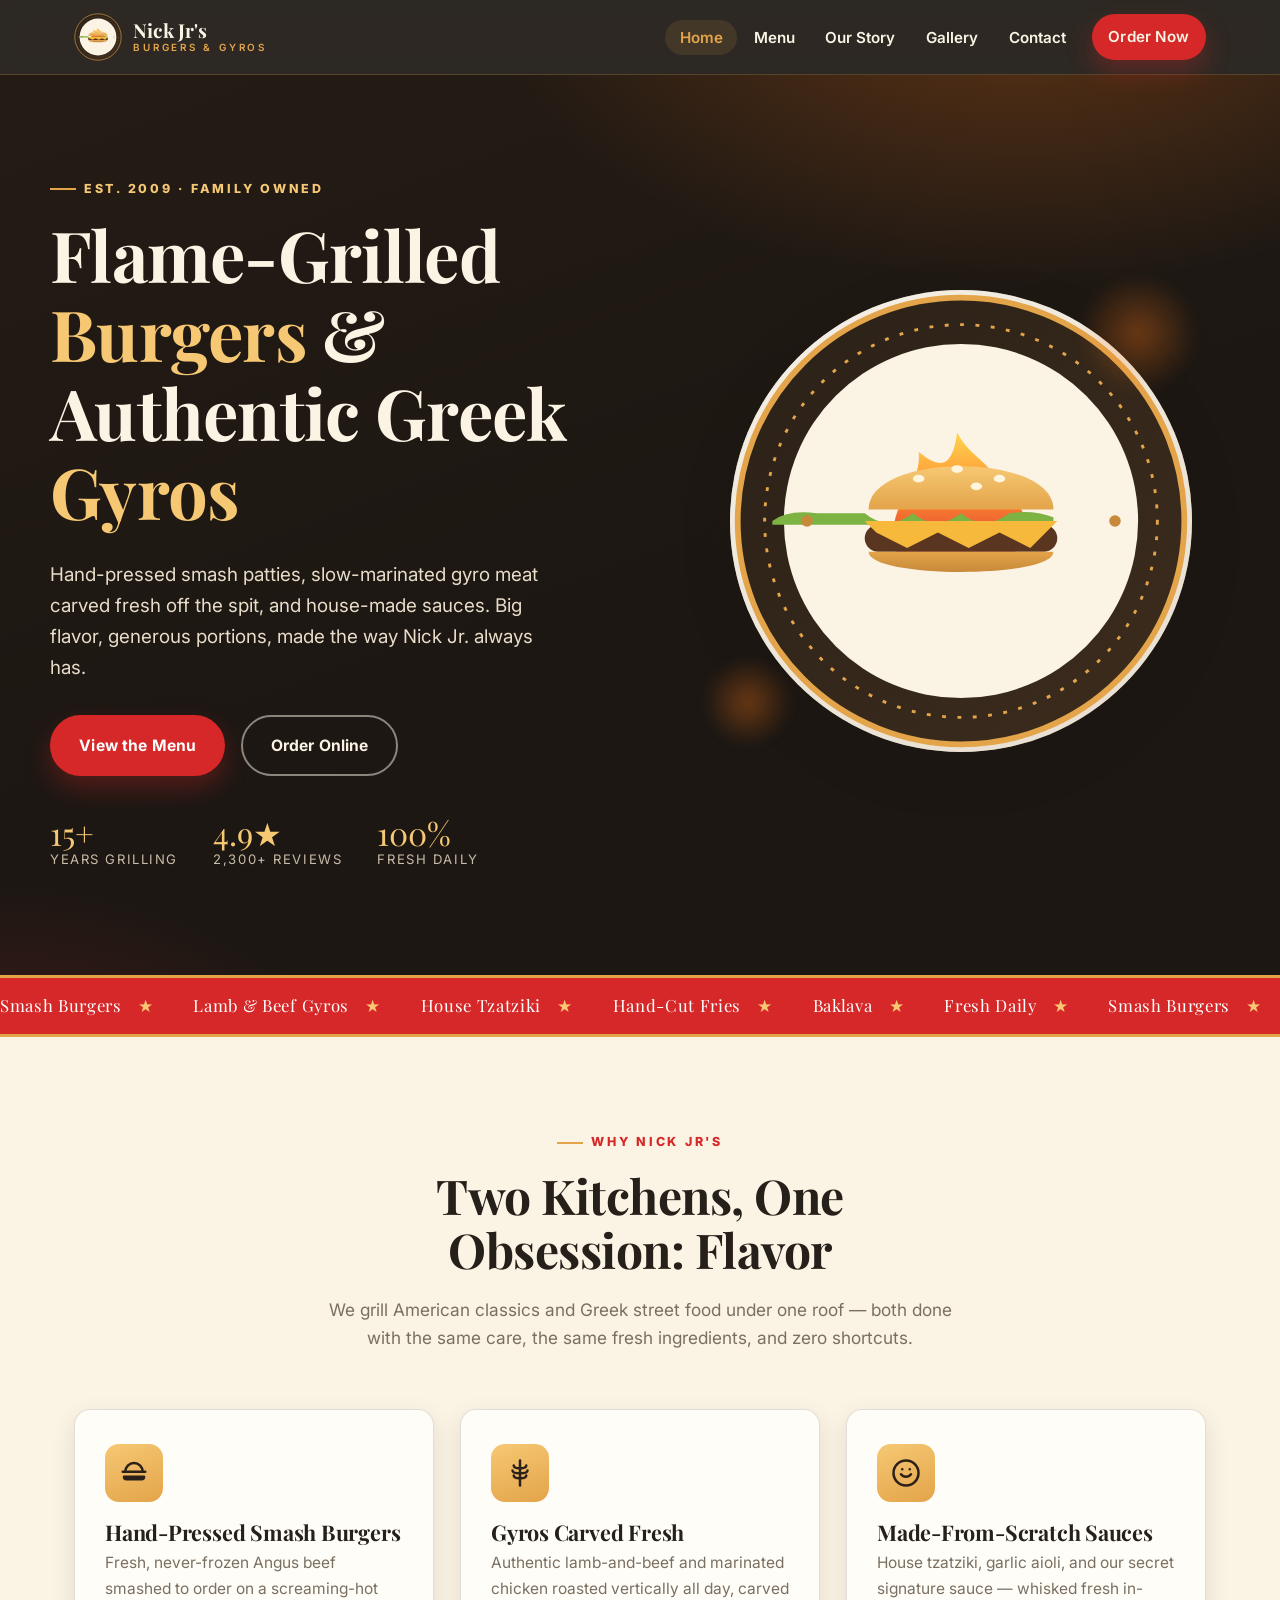
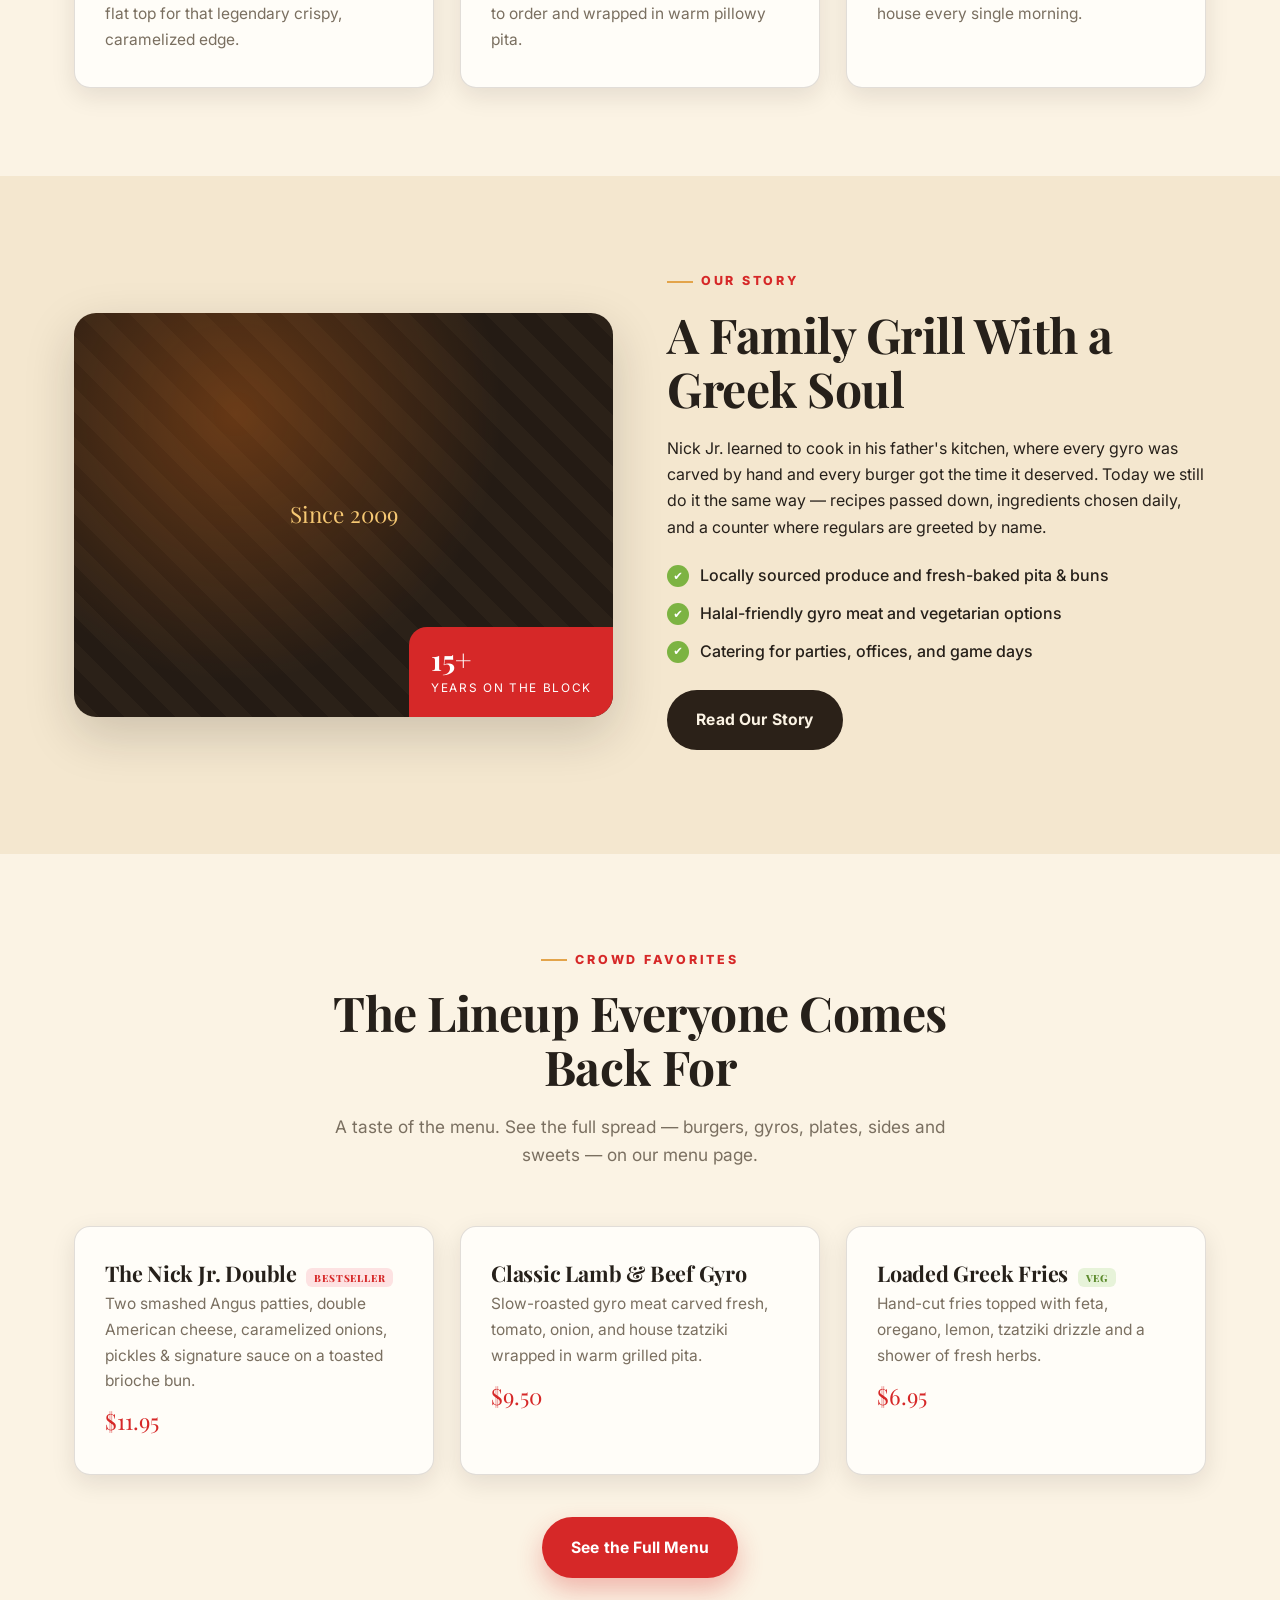
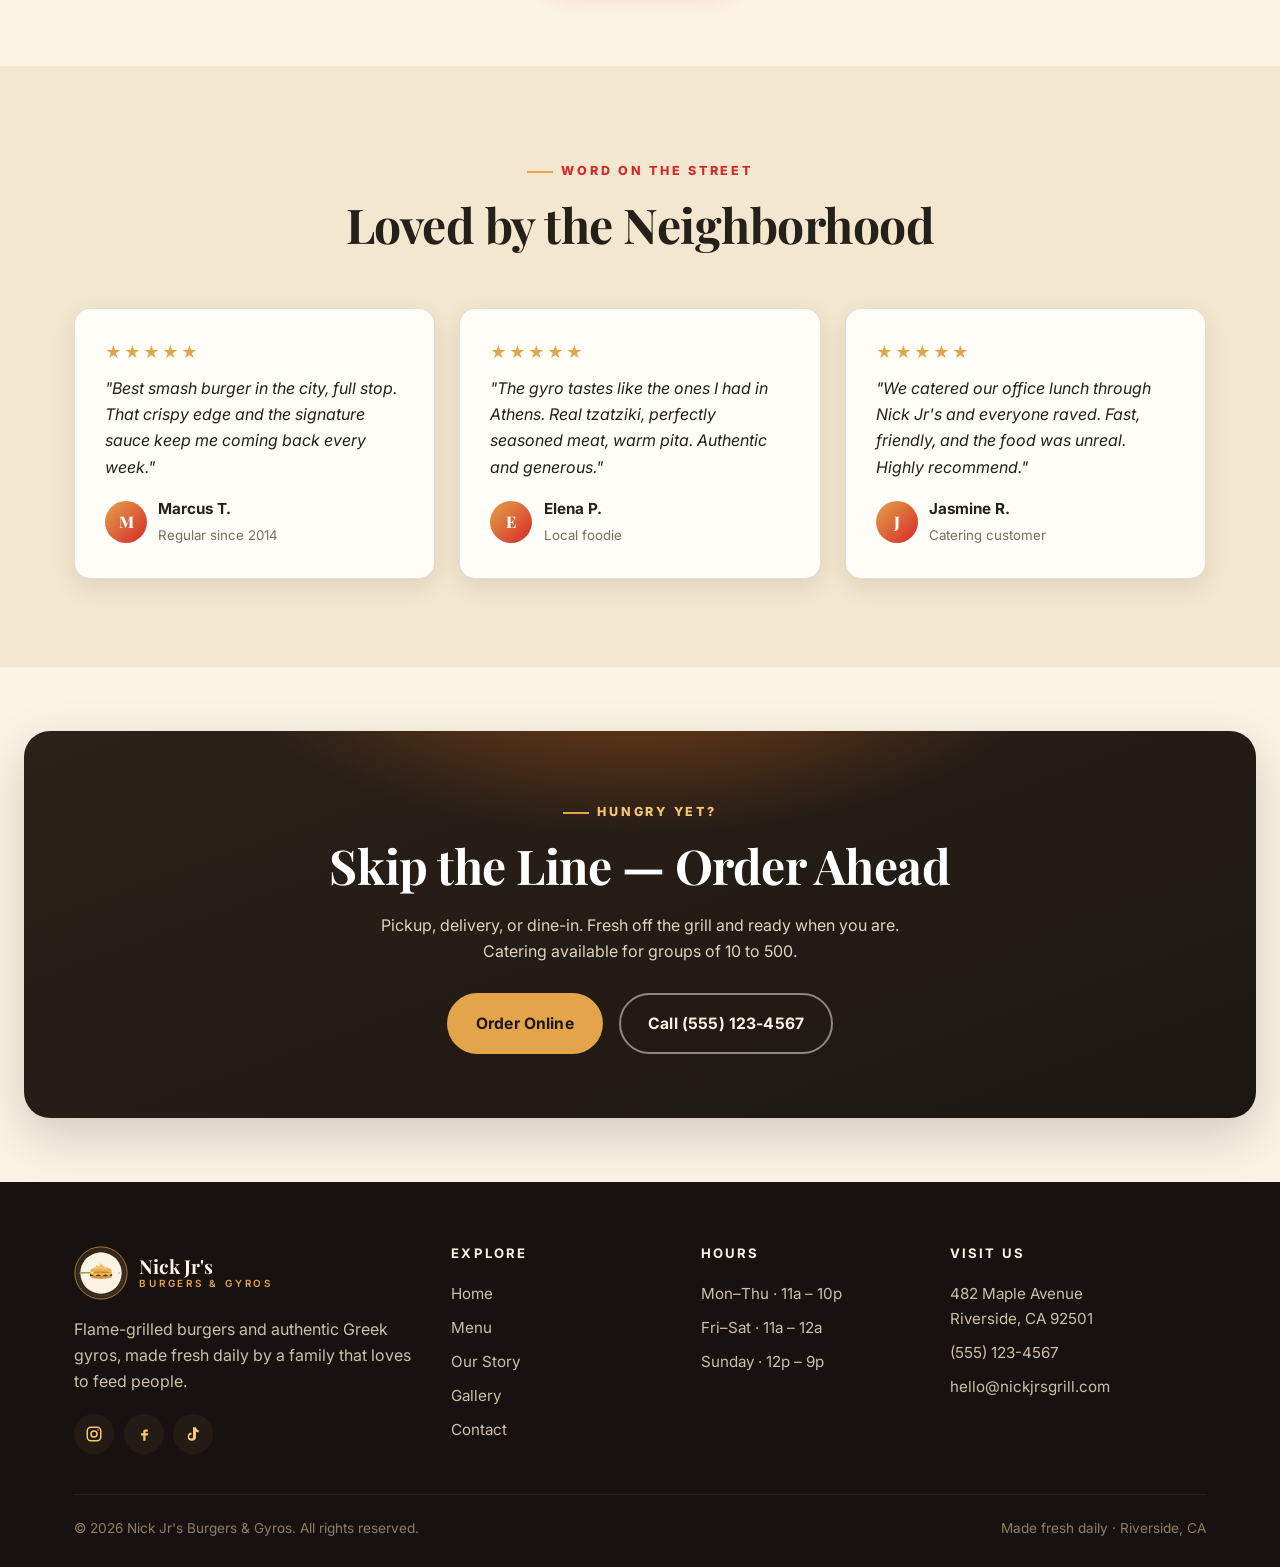
==== commit dd1e60fa: "Build Nick Jr's Burgers & Gyros multi-page website Replace prior placeholder content with a professi" ====
--- a/index.html
+++ b/index.html
@@ -3,979 +3,240 @@
 <head>
   <meta charset="UTF-8" />
   <meta name="viewport" content="width=device-width, initial-scale=1.0" />
-  <title>Smiling Sprouts Daycare — A Joyful Place to Grow</title>
-  <meta name="description" content="Smiling Sprouts is a warm, nurturing daycare where every child grows, learns, and plays in a safe, joyful environment." />
+  <title>Nick Jr's Burgers &amp; Gyros — Flame-Grilled Burgers &amp; Authentic Greek Gyros</title>
+  <meta name="description" content="Nick Jr's Burgers & Gyros serves flame-grilled smash burgers and authentic Greek gyros made fresh daily. Family-owned, generous portions, and a warm neighborhood welcome." />
+  <link rel="icon" href="assets/logo.svg" type="image/svg+xml" />
   <link rel="preconnect" href="https://fonts.googleapis.com">
   <link rel="preconnect" href="https://fonts.gstatic.com" crossorigin>
-  <link href="https://fonts.googleapis.com/css2?family=Fraunces:wght@500;600;700&family=Nunito:wght@400;500;600;700&display=swap" rel="stylesheet">
-  <style>
-    /* ---------- Smiling Sprouts — Stylesheet ---------- */
-    :root {
-      --green-900: #2e3d20;
-      --green-700: #4f7a3a;
-      --green-500: #74b266;
-      --green-100: #e8f3df;
-      --yellow-500: #f4c542;
-      --yellow-300: #ffd66b;
-      --peach-500: #f6a26b;
-      --pink-500: #f1799a;
-      --blue-500: #5ba8d6;
-      --cream:   #fffaf2;
-      --cream-2: #fdf4e3;
-      --text:    #2b2f24;
-      --muted:   #6b6f5e;
-      --border:  #ece7d8;
-      --shadow:  0 14px 40px rgba(48, 60, 30, 0.10);
-      --shadow-sm: 0 4px 18px rgba(48, 60, 30, 0.08);
-      --radius:  18px;
-      --radius-lg: 28px;
-    }
-    * { box-sizing: border-box; }
-    html { scroll-behavior: smooth; }
-    body {
-      margin: 0;
-      font-family: 'Nunito', system-ui, -apple-system, Segoe UI, Roboto, sans-serif;
-      color: var(--text);
-      background: var(--cream);
-      line-height: 1.6;
-      -webkit-font-smoothing: antialiased;
-    }
-    h1, h2, h3, h4, h5 {
-      font-family: 'Fraunces', Georgia, serif;
-      color: var(--green-900);
-      line-height: 1.15;
-      margin: 0 0 .5em;
-      font-weight: 600;
-    }
-    h1 { font-size: clamp(2.1rem, 4.5vw, 3.4rem); letter-spacing: -.5px; }
-    h2 { font-size: clamp(1.7rem, 3.2vw, 2.4rem); letter-spacing: -.3px; }
-    h3 { font-size: 1.2rem; }
-    h4 { font-size: 1.05rem; }
-    p { margin: 0 0 1em; }
-    a { color: var(--green-700); text-decoration: none; }
-    a:hover { color: var(--green-900); }
-    img { max-width: 100%; display: block; }
-    .container { width: min(1180px, 92%); margin-inline: auto; }
-    .sr-only {
-      position:absolute; width:1px; height:1px; padding:0; margin:-1px;
-      overflow:hidden; clip:rect(0,0,0,0); white-space:nowrap; border:0;
-    }
-    .eyebrow {
-      display: inline-block;
-      background: var(--green-100);
-      color: var(--green-700);
-      font-weight: 700;
-      font-size: .75rem;
-      letter-spacing: .12em;
-      text-transform: uppercase;
-      padding: .35rem .8rem;
-      border-radius: 999px;
-      margin-bottom: 1rem;
-    }
-    .eyebrow.light { background: rgba(255,255,255,.2); color: #fff; }
-    .accent { color: var(--green-700); }
-
-    /* Buttons */
-    .btn {
-      display: inline-flex; align-items: center; justify-content: center;
-      gap: .5rem;
-      padding: .9rem 1.4rem;
-      border-radius: 999px;
-      font-weight: 700;
-      text-decoration: none;
-      font-family: inherit;
-      font-size: 1rem;
-      border: 2px solid transparent;
-      cursor: pointer;
-      transition: transform .15s ease, box-shadow .2s ease, background .2s;
-    }
-    .btn-primary {
-      background: var(--green-700); color: #fff;
-      box-shadow: 0 8px 20px rgba(79,122,58,.35);
-    }
-    .btn-primary:hover { background: var(--green-900); transform: translateY(-2px); color:#fff; }
-    .btn-ghost {
-      background: transparent; color: var(--green-900);
-      border-color: var(--green-700);
-    }
-    .btn-ghost:hover { background: var(--green-100); }
-    .btn-small { padding: .55rem 1.1rem; font-size: .9rem; }
-    .btn.full { width: 100%; }
-
-    /* Header / Nav */
-    .site-header {
-      position: sticky; top: 0; z-index: 50;
-      background: rgba(255, 250, 242, .9);
-      backdrop-filter: saturate(160%) blur(10px);
-      border-bottom: 1px solid var(--border);
-    }
-    .nav-wrap {
-      display: flex; align-items: center; justify-content: space-between;
-      padding: .8rem 0;
-    }
-    .brand {
-      display: flex; align-items: center; gap: .7rem;
-      color: var(--green-900); font-weight: 700;
-    }
-    .brand-mark {
-      width: 44px; height: 44px;
-      display: grid; place-items: center;
-      background: #fff; border-radius: 14px;
-      box-shadow: var(--shadow-sm);
-    }
-    .brand-text { display: flex; flex-direction: column; line-height: 1; }
-    .brand-name { font-family: 'Fraunces', serif; font-size: 1.25rem; }
-    .brand-tag  { font-size: .72rem; color: var(--muted); letter-spacing: .1em; text-transform: uppercase; margin-top: 3px; }
-    .site-nav ul {
-      list-style: none; display: flex; gap: 1.4rem; margin: 0; padding: 0; align-items: center;
-    }
-    .site-nav a {
-      color: var(--text); font-weight: 600; font-size: .95rem;
-    }
-    .site-nav a:hover { color: var(--green-700); }
-    .nav-toggle {
-      display: none;
-      flex-direction: column; gap: 4px;
-      background: transparent; border: 0; cursor: pointer; padding: .4rem;
-    }
-    .nav-toggle span {
-      width: 24px; height: 2.5px; background: var(--green-900); border-radius: 2px;
-    }
-
-    /* Hero */
-    .hero {
-      position: relative;
-      padding: clamp(2.5rem, 6vw, 5rem) 0 clamp(3rem, 7vw, 6rem);
-      overflow: hidden;
-      background:
-        radial-gradient(900px 600px at 90% -10%, rgba(255, 214, 107, .35), transparent 60%),
-        radial-gradient(700px 500px at -10% 110%, rgba(116, 178, 102, .25), transparent 60%),
-        var(--cream);
-    }
-    .hero-grid {
-      display: grid;
-      grid-template-columns: 1.05fr .95fr;
-      gap: clamp(2rem, 5vw, 4rem);
-      align-items: center;
-    }
-    .hero-copy .lead {
-      font-size: 1.1rem; color: var(--muted); max-width: 48ch;
-    }
-    .hero-cta { display: flex; gap: .8rem; flex-wrap: wrap; margin: 1.5rem 0 2rem; }
-    .hero-trust {
-      list-style: none; padding: 0; margin: 0;
-      display: flex; gap: 2rem; flex-wrap: wrap;
-    }
-    .hero-trust li { display: flex; flex-direction: column; line-height: 1.2; }
-    .hero-trust strong { font-family: 'Fraunces', serif; font-size: 1.4rem; color: var(--green-900); }
-    .hero-trust span { color: var(--muted); font-size: .9rem; }
-    .hero-art {
-      position: relative;
-      aspect-ratio: 4/4.4;
-    }
-    .hero-image {
-      position: absolute; inset: 0;
-      border-radius: var(--radius-lg);
-      overflow: hidden;
-      box-shadow: var(--shadow);
-      background: linear-gradient(135deg, #ffe8b6 0%, #ffd2c1 50%, #d8eecc 100%);
-    }
-    .hero-image img { width: 100%; height: 100%; object-fit: cover; }
-    .blob {
-      position: absolute; border-radius: 50%; filter: blur(2px); z-index: -1;
-    }
-    .blob-1 { width: 220px; height: 220px; background: var(--yellow-300); top: -40px; right: -30px; opacity: .55; }
-    .blob-2 { width: 180px; height: 180px; background: var(--green-500); bottom: -40px; left: -30px; opacity: .45; }
-    .floating-badge {
-      position: absolute;
-      background: #fff;
-      padding: .8rem 1.1rem;
-      border-radius: 16px;
-      box-shadow: var(--shadow);
-      display: flex; flex-direction: column;
-      line-height: 1.2;
-      font-weight: 700;
-    }
-    .floating-badge small { color: var(--muted); font-weight: 500; font-size: .75rem; margin-top: 2px; letter-spacing: .04em; }
-    .badge-stars { top: 8%; left: -14px; color: var(--yellow-500); }
-    .badge-stars span { font-size: 1.1rem; }
-    .badge-ages { bottom: 8%; right: -14px; color: var(--green-700); }
-    .badge-ages strong { font-family: 'Fraunces', serif; font-size: 1.15rem; }
-
-    /* Image placeholders */
-    .image-placeholder {
-      position: absolute; inset: 0;
-      display: grid; place-items: center; text-align: center;
-      padding: 1rem;
-      color: var(--green-900);
-      font-weight: 600;
-      background: repeating-linear-gradient(
-        45deg, rgba(255,255,255,.5), rgba(255,255,255,.5) 10px,
-        rgba(255,255,255,.2) 10px, rgba(255,255,255,.2) 20px
-      );
-      pointer-events: none;
-    }
-    .image-placeholder code {
-      background: rgba(255,255,255,.7); padding: 2px 6px; border-radius: 6px; font-size: .85rem;
-    }
-    .image-placeholder.small { font-size: .9rem; }
-    img + .image-placeholder { z-index: 0; }
-    .hero-image img, .about-image img, .gallery-item img { position: relative; z-index: 1; }
-
-    /* Feature Strip */
-    .feature-strip {
-      padding: 2rem 0;
-      background: var(--cream-2);
-      border-block: 1px solid var(--border);
-    }
-    .feature-grid {
-      display: grid;
-      grid-template-columns: repeat(4, 1fr);
-      gap: 1.5rem;
-    }
-    .feature {
-      text-align: left;
-      background: #fff;
-      border-radius: var(--radius);
-      padding: 1.4rem 1.3rem;
-      box-shadow: var(--shadow-sm);
-    }
-    .feature h3 { margin: .8rem 0 .3rem; font-size: 1.08rem; }
-    .feature p { margin: 0; color: var(--muted); font-size: .95rem; }
-    .feature-icon {
-      width: 48px; height: 48px; border-radius: 14px;
-      background: var(--green-100); display: grid; place-items: center;
-    }
-    .feature-icon svg { width: 26px; height: 26px; }
-
-    /* Sections */
-    .section { padding: clamp(3rem, 7vw, 6rem) 0; }
-    .section-soft { background: var(--cream-2); }
-    .section-head { max-width: 720px; margin-bottom: 2.5rem; }
-    .section-head.center { margin-inline: auto; text-align: center; }
-    .section-sub { color: var(--muted); font-size: 1.05rem; }
-    .two-col {
-      display: grid;
-      grid-template-columns: 1fr 1.05fr;
-      gap: clamp(2rem, 5vw, 4rem);
-      align-items: center;
-    }
-    .two-col.reverse .col-art { order: 2; }
-    .about-image {
-      position: relative;
-      aspect-ratio: 4/3.4;
-      border-radius: var(--radius-lg);
-      overflow: hidden;
-      box-shadow: var(--shadow);
-      background: linear-gradient(135deg, #ffe1c3, #d8eecc);
-    }
-    .about-image img { width: 100%; height: 100%; object-fit: cover; }
-    .check-list { list-style: none; padding: 0; margin: 1rem 0 0; }
-    .check-list li {
-      position: relative; padding-left: 2rem; margin: .55rem 0;
-      font-weight: 600;
-    }
-    .check-list li::before {
-      content: "✓"; position: absolute; left: 0; top: 0;
-      width: 22px; height: 22px; border-radius: 50%;
-      background: var(--green-500); color: #fff;
-      display: grid; place-items: center;
-      font-size: .8rem;
-    }
-
-    /* Programs */
-    .program-grid {
-      display: grid;
-      grid-template-columns: repeat(3, 1fr);
-      gap: 1.5rem;
-    }
-    .program-card {
-      background: #fff;
-      border-radius: var(--radius-lg);
-      padding: 2rem 1.6rem;
-      text-align: center;
-      box-shadow: var(--shadow-sm);
-      border: 2px solid transparent;
-      transition: transform .2s ease, box-shadow .25s ease;
-    }
-    .program-card:hover { transform: translateY(-4px); box-shadow: var(--shadow); }
-    .program-card.highlight {
-      background: linear-gradient(180deg, #fff7e2 0%, #fff 70%);
-      border-color: var(--yellow-300);
-    }
-    .program-emoji { font-size: 2.4rem; margin-bottom: .5rem; }
-    .program-card .age {
-      display: inline-block;
-      background: var(--green-100); color: var(--green-700);
-      padding: .2rem .7rem; border-radius: 999px;
-      font-size: .8rem; font-weight: 700; margin: 0 0 .8rem;
-    }
-
-    /* Schedule */
-    .schedule {
-      list-style: none; padding: 0; margin: 0;
-      display: grid; gap: .9rem;
-      max-width: 900px; margin-inline: auto;
-    }
-    .schedule li {
-      display: grid;
-      grid-template-columns: 220px 1fr;
-      gap: 1.5rem;
-      align-items: center;
-      background: #fff;
-      border-radius: var(--radius);
-      padding: 1.1rem 1.4rem;
-      box-shadow: var(--shadow-sm);
-      border-left: 6px solid var(--green-500);
-      transition: transform .15s ease;
-    }
-    .schedule li:hover { transform: translateX(4px); }
-    .schedule li:nth-child(2) { border-left-color: var(--yellow-500); }
-    .schedule li:nth-child(3) { border-left-color: var(--peach-500); }
-    .schedule li:nth-child(4) { border-left-color: var(--pink-500); }
-    .schedule li:nth-child(5) { border-left-color: var(--blue-500); }
-    .schedule li:nth-child(6) { border-left-color: #9b86d3; }
-    .schedule li:nth-child(7) { border-left-color: var(--peach-500); }
-    .schedule li:nth-child(8) { border-left-color: var(--green-700); }
-    .sched-time {
-      display: flex; align-items: center; gap: .6rem;
-      font-weight: 700; color: var(--green-900);
-      font-size: 1rem;
-    }
-    .sched-time .clock { font-size: 1.3rem; }
-    .sched-body h4 { margin: 0 0 .15rem; }
-    .sched-body p  { margin: 0; color: var(--muted); font-size: .95rem; }
-
-    /* Gallery */
-    .gallery-grid {
-      display: grid;
-      grid-template-columns: repeat(2, 1fr);
-      gap: 1.5rem;
-    }
-    .gallery-item {
-      position: relative;
-      margin: 0;
-      border-radius: var(--radius-lg);
-      overflow: hidden;
-      background: linear-gradient(135deg, #ffe1c3, #d8eecc);
-      aspect-ratio: 4/3;
-      box-shadow: var(--shadow);
-      transition: transform .25s ease;
-    }
-    .gallery-item:hover { transform: translateY(-4px); }
-    .gallery-item img { width: 100%; height: 100%; object-fit: cover; }
-    .gallery-item figcaption {
-      position: absolute; left: 0; right: 0; bottom: 0;
-      padding: 1rem 1.2rem;
-      background: linear-gradient(transparent, rgba(46,61,32,.85));
-      color: #fff;
-      font-weight: 700;
-      font-family: 'Fraunces', serif;
-      font-size: 1.1rem;
-      z-index: 2;
-    }
-
-    /* Why Us */
-    .why-grid {
-      display: grid;
-      grid-template-columns: 1fr 1fr;
-      gap: 1rem;
-      margin-top: 1.3rem;
-    }
-    .why-item {
-      background: #fff;
-      border-radius: var(--radius);
-      padding: 1rem 1.1rem;
-      box-shadow: var(--shadow-sm);
-    }
-    .why-item h4 { margin: 0 0 .2rem; font-size: 1rem; }
-    .why-item p  { margin: 0; color: var(--muted); font-size: .9rem; }
-    .quote-card {
-      background: linear-gradient(135deg, var(--green-700), var(--green-900));
-      color: #fff;
-      border-radius: var(--radius-lg);
-      padding: 2.2rem;
-      position: relative;
-      box-shadow: var(--shadow);
-    }
-    .quote-card::before {
-      content: "“";
-      position: absolute; top: 4px; left: 18px;
-      font-family: 'Fraunces', serif;
-      font-size: 6rem; color: rgba(255,255,255,.18); line-height: 1;
-    }
-    .quote-card p {
-      font-family: 'Fraunces', serif;
-      font-size: 1.25rem; line-height: 1.5; margin: 0 0 1rem;
-    }
-    .quote-card footer { color: rgba(255,255,255,.8); font-size: .9rem; }
-
-    /* CTA */
-    .cta {
-      padding: clamp(3rem, 7vw, 6rem) 0;
-      background:
-        radial-gradient(600px 400px at 90% 0%, rgba(255,214,107,.25), transparent 60%),
-        linear-gradient(135deg, #3f5b2a, #2e3d20);
-      color: #fff;
-    }
-    .cta h2 { color: #fff; }
-    .cta p  { color: rgba(255,255,255,.85); }
-    .cta-grid {
-      display: grid;
-      grid-template-columns: 1fr 1fr;
-      gap: 3rem;
-      align-items: center;
-    }
-    .contact-info {
-      list-style: none; padding: 0; margin: 1.2rem 0 0;
-    }
-    .contact-info li { margin: .5rem 0; color: rgba(255,255,255,.9); }
-    .contact-info a { color: var(--yellow-300); }
-    .contact-info a:hover { color: #fff; }
-    .contact-form {
-      background: #fff;
-      color: var(--text);
-      padding: 1.8rem;
-      border-radius: var(--radius-lg);
-      box-shadow: var(--shadow);
-      display: grid;
-      grid-template-columns: 1fr 1fr;
-      gap: 1rem;
-    }
-    .contact-form h3 { grid-column: 1 / -1; margin: 0; }
-    .contact-form label { display: flex; flex-direction: column; gap: .35rem; font-weight: 600; font-size: .9rem; }
-    .contact-form label.full { grid-column: 1 / -1; }
-    .contact-form input,
-    .contact-form select,
-    .contact-form textarea {
-      font: inherit; padding: .7rem .9rem;
-      border: 1.5px solid var(--border);
-      border-radius: 12px;
-      background: #fdfaf1;
-      transition: border-color .2s;
-    }
-    .contact-form input:focus,
-    .contact-form select:focus,
-    .contact-form textarea:focus {
-      outline: none; border-color: var(--green-500);
-      background: #fff;
-    }
-    .contact-form button { grid-column: 1 / -1; }
-    .form-success {
-      grid-column: 1 / -1; margin: 0;
-      background: var(--green-100); color: var(--green-900);
-      padding: .8rem 1rem; border-radius: 12px; font-weight: 600;
-    }
-
-    /* Footer */
-    .site-footer {
-      background: #1f2a16;
-      color: #cfd2c4;
-      padding: 3rem 0 1.5rem;
-    }
-    .site-footer .brand-name { color: #fff; }
-    .site-footer .brand-tag  { color: #a8ad99; }
-    .footer-grid {
-      display: grid;
-      grid-template-columns: 1.4fr 1fr 1fr 1fr;
-      gap: 2rem;
-      padding-bottom: 2rem;
-      border-bottom: 1px solid rgba(255,255,255,.08);
-    }
-    .site-footer h5 {
-      color: #fff; font-family: 'Fraunces', serif; font-size: 1rem;
-      margin: 0 0 .8rem;
-    }
-    .site-footer ul { list-style: none; padding: 0; margin: 0; }
-    .site-footer ul li { margin: .35rem 0; }
-    .site-footer a { color: #cfd2c4; }
-    .site-footer a:hover { color: var(--yellow-300); }
-    .site-footer .muted { color: #a8ad99; }
-    .footer-bottom { padding-top: 1.3rem; color: #a8ad99; }
-
-    /* Responsive */
-    @media (max-width: 980px) {
-      .hero-grid,
-      .two-col,
-      .cta-grid { grid-template-columns: 1fr; }
-      .two-col.reverse .col-art { order: 0; }
-      .hero-art { aspect-ratio: 4/3.4; max-width: 560px; margin-inline: auto; width: 100%; }
-      .feature-grid { grid-template-columns: repeat(2, 1fr); }
-      .program-grid { grid-template-columns: 1fr; }
-      .why-grid { grid-template-columns: 1fr; }
-      .footer-grid { grid-template-columns: 1fr 1fr; }
-      .nav-toggle { display: inline-flex; }
-      .site-nav ul {
-        position: absolute; top: 100%; right: 4%; left: 4%;
-        background: #fff; flex-direction: column; gap: .25rem;
-        padding: 1rem; border-radius: var(--radius);
-        box-shadow: var(--shadow);
-        display: none;
-      }
-      .site-nav ul.open { display: flex; }
-      .site-nav ul li { width: 100%; }
-      .site-nav ul a { display: block; padding: .65rem .8rem; border-radius: 10px; }
-      .site-nav ul a:hover { background: var(--green-100); }
-    }
-    @media (max-width: 640px) {
-      .schedule li { grid-template-columns: 1fr; gap: .35rem; }
-      .gallery-grid { grid-template-columns: 1fr; }
-      .contact-form { grid-template-columns: 1fr; padding: 1.4rem; }
-      .feature-grid { grid-template-columns: 1fr; }
-      .footer-grid { grid-template-columns: 1fr; }
-      .hero-trust { gap: 1.2rem; }
-    }
-  </style>
+  <link href="https://fonts.googleapis.com/css2?family=Inter:wght@400;500;600;700;800&family=Playfair+Display:wght@600;700;800&display=swap" rel="stylesheet">
+  <link rel="stylesheet" href="assets/styles.css" />
 </head>
 <body>
 
-  <!-- Top Navigation -->
+  <!-- ============ HEADER ============ -->
   <header class="site-header">
-    <div class="container nav-wrap">
-      <a class="brand" href="#top" aria-label="Smiling Sprouts home">
-        <span class="brand-mark" aria-hidden="true">
-          <svg viewBox="0 0 64 64" width="40" height="40">
-            <circle cx="32" cy="32" r="30" fill="#FFD66B"/>
-            <path d="M20 36c3 5 9 8 12 8s9-3 12-8" stroke="#3B4A2A" stroke-width="3" stroke-linecap="round" fill="none"/>
-            <circle cx="24" cy="28" r="2.5" fill="#3B4A2A"/>
-            <circle cx="40" cy="28" r="2.5" fill="#3B4A2A"/>
-            <path d="M32 18c-2-6 4-10 8-6-4 2-4 5-3 8-2-1-4-1-5-2z" fill="#74B266"/>
-          </svg>
-        </span>
-        <span class="brand-text">
-          <span class="brand-name">Smiling Sprouts</span>
-          <span class="brand-tag">Daycare &amp; Learning</span>
-        </span>
+    <div class="container nav">
+      <a class="brand" href="index.html">
+        <img src="assets/logo.svg" alt="Nick Jr's Burgers & Gyros logo" />
+        <span class="brand-name">Nick Jr's<small>Burgers &amp; Gyros</small></span>
       </a>
-
-      <nav class="site-nav" aria-label="Primary">
-        <button class="nav-toggle" aria-expanded="false" aria-controls="primary-menu">
-          <span></span><span></span><span></span>
-          <span class="sr-only">Menu</span>
-        </button>
-        <ul id="primary-menu">
-          <li><a href="#about">About</a></li>
-          <li><a href="#programs">Programs</a></li>
-          <li><a href="#schedule">Daily Schedule</a></li>
-          <li><a href="#gallery">Our Space</a></li>
-          <li><a href="#why">Why Us</a></li>
-          <li><a href="#contact" class="btn btn-primary btn-small">Contact</a></li>
+      <button class="nav-toggle" aria-label="Toggle navigation"><span></span><span></span><span></span></button>
+      <ul class="nav-links">
+        <li><a href="index.html" class="active">Home</a></li>
+        <li><a href="menu.html">Menu</a></li>
+        <li><a href="about.html">Our Story</a></li>
+        <li><a href="gallery.html">Gallery</a></li>
+        <li><a href="contact.html">Contact</a></li>
+        <li class="nav-cta"><a class="btn btn--primary" href="contact.html#order">Order Now</a></li>
+      </ul>
+    </div>
+  </header>
+
+  <!-- ============ HERO ============ -->
+  <section class="hero">
+    <div class="container hero-grid">
+      <div>
+        <span class="eyebrow eyebrow--light">Est. 2009 · Family Owned</span>
+        <h1>Flame-Grilled <span>Burgers</span> &amp; Authentic Greek <span>Gyros</span></h1>
+        <p class="lead">Hand-pressed smash patties, slow-marinated gyro meat carved fresh off the spit, and house-made sauces. Big flavor, generous portions, made the way Nick Jr. always has.</p>
+        <div class="hero-actions">
+          <a class="btn btn--primary" href="menu.html">View the Menu</a>
+          <a class="btn btn--ghost" href="contact.html#order">Order Online</a>
+        </div>
+        <div class="hero-meta">
+          <div><div class="num">15+</div><div class="lbl">Years Grilling</div></div>
+          <div><div class="num">4.9★</div><div class="lbl">2,300+ Reviews</div></div>
+          <div><div class="num">100%</div><div class="lbl">Fresh Daily</div></div>
+        </div>
+      </div>
+      <div class="hero-art">
+        <div class="sizzle s1"></div>
+        <div class="sizzle s2"></div>
+        <div class="plate">
+          <img src="assets/logo.svg" alt="Signature plated burger" />
+        </div>
+      </div>
+    </div>
+  </section>
+
+  <!-- ============ MARQUEE ============ -->
+  <div class="strip">
+    <div class="strip-track">
+      <span>Smash Burgers</span><span>Lamb &amp; Beef Gyros</span><span>House Tzatziki</span>
+      <span>Hand-Cut Fries</span><span>Baklava</span><span>Fresh Daily</span>
+      <span>Smash Burgers</span><span>Lamb &amp; Beef Gyros</span><span>House Tzatziki</span>
+      <span>Hand-Cut Fries</span><span>Baklava</span><span>Fresh Daily</span>
+    </div>
+  </div>
+
+  <!-- ============ WHY US ============ -->
+  <section class="section">
+    <div class="container">
+      <div class="head">
+        <span class="eyebrow eyebrow--center">Why Nick Jr's</span>
+        <h2>Two Kitchens, One Obsession: Flavor</h2>
+        <p>We grill American classics and Greek street food under one roof — both done with the same care, the same fresh ingredients, and zero shortcuts.</p>
+      </div>
+      <div class="grid-3">
+        <article class="card">
+          <div class="ic" aria-hidden="true">
+            <svg viewBox="0 0 24 24" fill="none" stroke="currentColor" stroke-width="2" stroke-linecap="round" stroke-linejoin="round"><path d="M3 11h18"/><path d="M5 11a7 7 0 0 1 14 0"/><path d="M4 15h16a2 2 0 0 1-2 2H6a2 2 0 0 1-2-2z"/></svg>
+          </div>
+          <h3>Hand-Pressed Smash Burgers</h3>
+          <p>Fresh, never-frozen Angus beef smashed to order on a screaming-hot flat top for that legendary crispy, caramelized edge.</p>
+        </article>
+        <article class="card">
+          <div class="ic" aria-hidden="true">
+            <svg viewBox="0 0 24 24" fill="none" stroke="currentColor" stroke-width="2" stroke-linecap="round" stroke-linejoin="round"><path d="M12 2v20"/><path d="M7 6c0 3 10 3 10 0"/><path d="M6 10c0 3 12 3 12 0"/><path d="M7 14c0 3 10 3 10 0"/></svg>
+          </div>
+          <h3>Gyros Carved Fresh</h3>
+          <p>Authentic lamb-and-beef and marinated chicken roasted vertically all day, carved to order and wrapped in warm pillowy pita.</p>
+        </article>
+        <article class="card">
+          <div class="ic" aria-hidden="true">
+            <svg viewBox="0 0 24 24" fill="none" stroke="currentColor" stroke-width="2" stroke-linecap="round" stroke-linejoin="round"><path d="M12 2a10 10 0 1 0 10 10A10 10 0 0 0 12 2z"/><path d="M8 13s1.5 2 4 2 4-2 4-2"/><path d="M9 9h.01M15 9h.01"/></svg>
+          </div>
+          <h3>Made-From-Scratch Sauces</h3>
+          <p>House tzatziki, garlic aioli, and our secret signature sauce — whisked fresh in-house every single morning.</p>
+        </article>
+      </div>
+    </div>
+  </section>
+
+  <!-- ============ ABOUT TEASER ============ -->
+  <section class="section" style="background:var(--cream-2)">
+    <div class="container split">
+      <div class="about-photo">
+        <span style="font-family:var(--serif);font-size:1.4rem">Since 2009</span>
+        <div class="badge"><b>15+</b><span>Years on the Block</span></div>
+      </div>
+      <div>
+        <span class="eyebrow">Our Story</span>
+        <h2>A Family Grill With a Greek Soul</h2>
+        <p>Nick Jr. learned to cook in his father's kitchen, where every gyro was carved by hand and every burger got the time it deserved. Today we still do it the same way — recipes passed down, ingredients chosen daily, and a counter where regulars are greeted by name.</p>
+        <ul class="checklist">
+          <li>Locally sourced produce and fresh-baked pita &amp; buns</li>
+          <li>Halal-friendly gyro meat and vegetarian options</li>
+          <li>Catering for parties, offices, and game days</li>
         </ul>
-      </nav>
-    </div>
-  </header>
-
-  <!-- Hero -->
-  <section class="hero" id="top">
-    <div class="container hero-grid">
-      <div class="hero-copy">
-        <span class="eyebrow">Now Enrolling — Limited Spots</span>
-        <h1>A joyful place where little ones <span class="accent">grow, play, and bloom</span>.</h1>
-        <p class="lead">
-          At Smiling Sprouts, we provide a warm, safe, and nurturing home-away-from-home for your child.
-          Our caring teachers, playful curriculum, and bright learning spaces help every sprout thrive.
-        </p>
-        <div class="hero-cta">
-          <a href="#contact" class="btn btn-primary">Schedule a Visit</a>
-          <a href="#programs" class="btn btn-ghost">Explore Programs</a>
-        </div>
-        <ul class="hero-trust">
-          <li><strong>Licensed</strong><span>&amp; Insured</span></li>
-          <li><strong>Small</strong><span>Group Sizes</span></li>
-          <li><strong>Healthy</strong><span>Meals &amp; Snacks</span></li>
-        </ul>
-      </div>
-
-      <div class="hero-art" aria-hidden="true">
-        <div class="blob blob-1"></div>
-        <div class="blob blob-2"></div>
-        <div class="hero-image">
-          <img src="images/hero-playroom.jpg" alt="Bright, welcoming Smiling Sprouts playroom" onerror="this.style.display='none'"/>
-          <div class="image-placeholder">Add hero image as<br/><code>images/hero-playroom.jpg</code></div>
-        </div>
-        <div class="floating-badge badge-stars">
-          <span aria-hidden="true">★★★★★</span>
-          <small>Loved by Local Families</small>
-        </div>
-        <div class="floating-badge badge-ages">
-          <strong>Ages 1 – 5</strong>
-          <small>Toddler &amp; Preschool</small>
-        </div>
-      </div>
-    </div>
-  </section>
-
-  <!-- Feature Strip -->
-  <section class="feature-strip">
-    <div class="container feature-grid">
-      <div class="feature">
-        <div class="feature-icon" aria-hidden="true">
-          <svg viewBox="0 0 24 24"><path d="M12 21s-7-4.5-7-10a5 5 0 0 1 9-3 5 5 0 0 1 9 3c0 5.5-7 10-7 10-1 .5-3 .5-4 0z" fill="#E26A6A"/></svg>
-        </div>
-        <h3>Warm &amp; Loving Care</h3>
-        <p>Every child is greeted with a smile and treated like family.</p>
-      </div>
-      <div class="feature">
-        <div class="feature-icon" aria-hidden="true">
-          <svg viewBox="0 0 24 24"><path d="M3 11l9-7 9 7v9a1 1 0 0 1-1 1h-5v-6h-6v6H4a1 1 0 0 1-1-1z" fill="#74B266"/></svg>
-        </div>
-        <h3>A Safe Home Setting</h3>
-        <p>Clean, secure, and child-proofed spaces designed for little explorers.</p>
-      </div>
-      <div class="feature">
-        <div class="feature-icon" aria-hidden="true">
-          <svg viewBox="0 0 24 24"><path d="M4 4h16v14H6l-2 2z" fill="#5BA8D6"/></svg>
-        </div>
-        <h3>Play-Based Learning</h3>
-        <p>A curriculum that builds confidence, creativity, and curiosity.</p>
-      </div>
-      <div class="feature">
-        <div class="feature-icon" aria-hidden="true">
-          <svg viewBox="0 0 24 24"><path d="M12 2l2.5 6.5L21 9l-5 4 1.5 7L12 16.8 6.5 20 8 13 3 9l6.5-.5z" fill="#F2A93B"/></svg>
-        </div>
-        <h3>Experienced Educators</h3>
-        <p>Trained, certified, and passionate about early childhood development.</p>
-      </div>
-    </div>
-  </section>
-
-  <!-- About -->
-  <section class="section" id="about">
-    <div class="container two-col">
-      <div class="col-art">
-        <div class="about-image">
-          <img src="images/about.jpg" alt="Children playing happily" onerror="this.style.display='none'"/>
-          <div class="image-placeholder small">Add <code>images/about.jpg</code></div>
-        </div>
-      </div>
-      <div class="col-copy">
-        <span class="eyebrow">About Smiling Sprouts</span>
-        <h2>Where every child blooms at their own pace.</h2>
-        <p>
-          Smiling Sprouts was founded with a simple belief: children thrive when they feel safe,
-          seen, and celebrated. Our home-based daycare blends the comfort of a cozy home with
-          the structure of an enriching learning environment.
-        </p>
-        <p>
-          From morning circle time to creative play, every part of our day is thoughtfully
-          designed to support social, emotional, physical, and cognitive growth.
-        </p>
-        <ul class="check-list">
-          <li>Nurturing, low-ratio classroom</li>
-          <li>Daily activities that build curiosity</li>
-          <li>Open communication with parents</li>
-          <li>Healthy meals &amp; snack options</li>
-        </ul>
-      </div>
-    </div>
-  </section>
-
-  <!-- Programs -->
-  <section class="section section-soft" id="programs">
-    <div class="container">
-      <div class="section-head">
-        <span class="eyebrow">Our Programs</span>
-        <h2>Programs designed for every stage of early childhood.</h2>
-        <p class="section-sub">Each program is crafted around the developmental needs and interests of its age group, with plenty of play, learning, and laughter built into every day.</p>
-      </div>
-
-      <div class="program-grid">
-        <article class="program-card">
-          <div class="program-emoji" aria-hidden="true">🧸</div>
-          <h3>Toddlers</h3>
-          <p class="age">Ages 1 – 2</p>
-          <p>Gentle routines, sensory play, and language-building activities to support our youngest sprouts.</p>
-        </article>
-        <article class="program-card highlight">
-          <div class="program-emoji" aria-hidden="true">🎨</div>
-          <h3>Preschool</h3>
-          <p class="age">Ages 3 – 4</p>
-          <p>Creative arts, early literacy, and social play that prepare children for the next big step.</p>
-        </article>
-        <article class="program-card">
-          <div class="program-emoji" aria-hidden="true">📚</div>
-          <h3>Pre-Kindergarten</h3>
-          <p class="age">Ages 4 – 5</p>
-          <p>Kindergarten readiness with letters, numbers, problem solving, and confidence-building routines.</p>
-        </article>
-      </div>
-    </div>
-  </section>
-
-  <!-- Daily Schedule -->
-  <section class="section" id="schedule">
-    <div class="container">
-      <div class="section-head center">
-        <span class="eyebrow">A Day at Smiling Sprouts</span>
-        <h2>Daily Schedule</h2>
-        <p class="section-sub">A structured yet flexible day designed to balance learning, play, and rest so your child feels happy and secure.</p>
-      </div>
-
-      <ol class="schedule">
-        <li>
-          <div class="sched-time"><span class="clock" aria-hidden="true">🕘</span>9:00 – 10:00 AM</div>
-          <div class="sched-body">
-            <h4>Drop-off &amp; Free Playtime</h4>
-            <p>A warm welcome and gentle transition with toys and friends.</p>
-          </div>
-        </li>
-        <li>
-          <div class="sched-time"><span class="clock" aria-hidden="true">🕙</span>10:00 – 11:00 AM</div>
-          <div class="sched-body">
-            <h4>Circle Time</h4>
-            <p>Songs, calendar, weather, and a guided learning theme of the day.</p>
-          </div>
-        </li>
-        <li>
-          <div class="sched-time"><span class="clock" aria-hidden="true">🕚</span>11:00 – 11:30 AM</div>
-          <div class="sched-body">
-            <h4>Motor Skills Activity</h4>
-            <p>Movement games and exercises to build coordination and strength.</p>
-          </div>
-        </li>
-        <li>
-          <div class="sched-time"><span class="clock" aria-hidden="true">🕦</span>11:30 AM – 12:00 PM</div>
-          <div class="sched-body">
-            <h4>Book Reading &amp; Dancing Time</h4>
-            <p>Storytime adventures followed by joyful music and movement.</p>
-          </div>
-        </li>
-        <li>
-          <div class="sched-time"><span class="clock" aria-hidden="true">🕛</span>12:00 – 1:00 PM</div>
-          <div class="sched-body">
-            <h4>Lunch Time</h4>
-            <p>A healthy, balanced meal shared together at the table.</p>
-          </div>
-        </li>
-        <li>
-          <div class="sched-time"><span class="clock" aria-hidden="true">🕐</span>1:00 – 3:00 PM</div>
-          <div class="sched-body">
-            <h4>Nap Time</h4>
-            <p>Quiet, cozy rest to recharge little bodies and minds.</p>
-          </div>
-        </li>
-        <li>
-          <div class="sched-time"><span class="clock" aria-hidden="true">🕒</span>3:00 – 4:00 PM</div>
-          <div class="sched-body">
-            <h4>Snack Time</h4>
-            <p>A wholesome snack and friendly conversation.</p>
-          </div>
-        </li>
-        <li>
-          <div class="sched-time"><span class="clock" aria-hidden="true">🕓</span>4:00 – 5:00 PM</div>
-          <div class="sched-body">
-            <h4>Free Playtime &amp; Pickup</h4>
-            <p>Open play and a happy goodbye to family at the door.</p>
-          </div>
-        </li>
-      </ol>
-    </div>
-  </section>
-
-  <!-- Gallery -->
-  <section class="section section-soft" id="gallery">
-    <div class="container">
-      <div class="section-head center">
-        <span class="eyebrow">Take a Peek Inside</span>
-        <h2>What Our Daycare Looks Like</h2>
-        <p class="section-sub">Bright, colorful, and thoughtfully arranged — every corner is designed with children in mind.</p>
-      </div>
-
-      <div class="gallery-grid">
-        <figure class="gallery-item">
-          <img src="images/space-1.jpg" alt="Play mats and learning toys in the main room" onerror="this.style.display='none'"/>
-          <div class="image-placeholder">Add <code>images/space-1.jpg</code></div>
-          <figcaption>Sensory Play Mats</figcaption>
-        </figure>
-        <figure class="gallery-item">
-          <img src="images/space-2.jpg" alt="Main play area with table, chairs and rugs" onerror="this.style.display='none'"/>
-          <div class="image-placeholder">Add <code>images/space-2.jpg</code></div>
-          <figcaption>Main Play Area</figcaption>
-        </figure>
-        <figure class="gallery-item">
-          <img src="images/space-3.jpg" alt="Activity corner with toy tracks and craft table" onerror="this.style.display='none'"/>
-          <div class="image-placeholder">Add <code>images/space-3.jpg</code></div>
-          <figcaption>Activity Corner</figcaption>
-        </figure>
-        <figure class="gallery-item">
-          <img src="images/space-4.jpg" alt="Quiet reading nook with rug and storage" onerror="this.style.display='none'"/>
-          <div class="image-placeholder">Add <code>images/space-4.jpg</code></div>
-          <figcaption>Quiet Reading Nook</figcaption>
-        </figure>
-      </div>
-    </div>
-  </section>
-
-  <!-- Why Us -->
-  <section class="section" id="why">
-    <div class="container two-col reverse">
-      <div class="col-copy">
-        <span class="eyebrow">Why Families Choose Us</span>
-        <h2>Peace of mind for parents. A joyful day for kids.</h2>
-        <p>We know choosing a daycare is one of the biggest decisions a family can make. Here's what makes Smiling Sprouts special:</p>
-        <div class="why-grid">
-          <div class="why-item">
-            <h4>👩‍🏫 Loving Caregivers</h4>
-            <p>Caring, trained staff who treat every child like their own.</p>
-          </div>
-          <div class="why-item">
-            <h4>🏡 Cozy Home Setting</h4>
-            <p>A clean, welcoming environment that feels just like home.</p>
-          </div>
-          <div class="why-item">
-            <h4>🧩 Engaging Curriculum</h4>
-            <p>Play-based learning that grows with your child.</p>
-          </div>
-          <div class="why-item">
-            <h4>🥕 Healthy Meals</h4>
-            <p>Nutritious meals and snacks prepared with care.</p>
-          </div>
-        </div>
-      </div>
-      <div class="col-art">
-        <div class="quote-card">
-          <p>“Smiling Sprouts feels like a second home for our daughter. She runs in every morning with the biggest smile — that says everything.”</p>
-          <footer>— A Smiling Sprouts Parent</footer>
-        </div>
-      </div>
-    </div>
-  </section>
-
-  <!-- CTA / Contact -->
-  <section class="cta" id="contact">
-    <div class="container cta-grid">
-      <div>
-        <span class="eyebrow light">Get In Touch</span>
-        <h2>Come visit Smiling Sprouts.</h2>
-        <p>We'd love to show you around and answer your questions. Schedule a tour or reach out anytime — we're here for your family.</p>
-        <ul class="contact-info">
-          <li><strong>📞 Phone:</strong> <a href="tel:+14256158798">(425) 615-8798</a></li>
-          <li><strong>✉️ Email:</strong> <a href="mailto:smilingsproutsllc@gmail.com">smilingsproutsllc@gmail.com</a></li>
-          <li><strong>📍 Address:</strong> <a href="https://maps.google.com/?q=13469+196th+Ave+SE,+Monroe,+WA+98272" target="_blank" rel="noopener">13469 196th Ave SE, Monroe, WA 98272</a></li>
-          <li><strong>📷 Instagram:</strong> <a href="https://instagram.com/smilingsprouts_p" target="_blank" rel="noopener">@smilingsprouts_p</a></li>
-          <li><strong>🕘 Hours:</strong> Monday – Friday, 9:00 AM – 5:00 PM</li>
-        </ul>
-      </div>
-
-      <form class="contact-form" name="tour-request" method="POST" data-netlify="true" netlify-honeypot="bot-field" onsubmit="handleTourSubmit(event)">
-        <input type="hidden" name="form-name" value="tour-request" />
-        <p class="hidden-bot" style="display:none;">
-          <label>Don't fill this out: <input name="bot-field" /></label>
-        </p>
-        <h3>Request a Tour</h3>
-        <label>
-          <span>Parent Name</span>
-          <input type="text" name="name" required placeholder="Your full name" />
-        </label>
-        <label>
-          <span>Email</span>
-          <input type="email" name="email" required placeholder="you@example.com" />
-        </label>
-        <label>
-          <span>Phone</span>
-          <input type="tel" name="phone" placeholder="(425) 615-8798" />
-        </label>
-        <label>
-          <span>Child's Age</span>
-          <select name="age" required>
-            <option value="">Select an age</option>
-            <option>Under 1</option>
-            <option>1 – 2 years</option>
-            <option>3 – 4 years</option>
-            <option>4 – 5 years</option>
-          </select>
-        </label>
-        <label class="full">
-          <span>Message</span>
-          <textarea name="message" rows="3" placeholder="Tell us a little about your family"></textarea>
-        </label>
-        <button type="submit" class="btn btn-primary full">Request a Tour</button>
-        <p class="form-success" hidden>Thank you! We'll be in touch within one business day. 💛</p>
-      </form>
-    </div>
-  </section>
-
+        <p style="margin-top:1.6rem"><a class="btn btn--dark" href="about.html">Read Our Story</a></p>
+      </div>
+    </div>
+  </section>
+
+  <!-- ============ SIGNATURE PICKS ============ -->
+  <section class="section">
+    <div class="container">
+      <div class="head">
+        <span class="eyebrow eyebrow--center">Crowd Favorites</span>
+        <h2>The Lineup Everyone Comes Back For</h2>
+        <p>A taste of the menu. See the full spread — burgers, gyros, plates, sides and sweets — on our menu page.</p>
+      </div>
+      <div class="grid-3">
+        <article class="card">
+          <h3>The Nick Jr. Double <span class="tag-pill hot">Bestseller</span></h3>
+          <p>Two smashed Angus patties, double American cheese, caramelized onions, pickles &amp; signature sauce on a toasted brioche bun.</p>
+          <p style="font-family:var(--serif);font-size:1.4rem;color:var(--ember);margin:.6rem 0 0">$11.95</p>
+        </article>
+        <article class="card">
+          <h3>Classic Lamb &amp; Beef Gyro</h3>
+          <p>Slow-roasted gyro meat carved fresh, tomato, onion, and house tzatziki wrapped in warm grilled pita.</p>
+          <p style="font-family:var(--serif);font-size:1.4rem;color:var(--ember);margin:.6rem 0 0">$9.50</p>
+        </article>
+        <article class="card">
+          <h3>Loaded Greek Fries <span class="tag-pill veg">Veg</span></h3>
+          <p>Hand-cut fries topped with feta, oregano, lemon, tzatziki drizzle and a shower of fresh herbs.</p>
+          <p style="font-family:var(--serif);font-size:1.4rem;color:var(--ember);margin:.6rem 0 0">$6.95</p>
+        </article>
+      </div>
+      <div style="text-align:center;margin-top:42px"><a class="btn btn--primary" href="menu.html">See the Full Menu</a></div>
+    </div>
+  </section>
+
+  <!-- ============ TESTIMONIALS ============ -->
+  <section class="section" style="background:var(--cream-2)">
+    <div class="container">
+      <div class="head">
+        <span class="eyebrow eyebrow--center">Word on the Street</span>
+        <h2>Loved by the Neighborhood</h2>
+      </div>
+      <div class="quotes">
+        <article class="quote">
+          <div class="stars">★★★★★</div>
+          <p>"Best smash burger in the city, full stop. That crispy edge and the signature sauce keep me coming back every week."</p>
+          <div class="who"><div class="av">M</div><div><b>Marcus T.</b><small>Regular since 2014</small></div></div>
+        </article>
+        <article class="quote">
+          <div class="stars">★★★★★</div>
+          <p>"The gyro tastes like the ones I had in Athens. Real tzatziki, perfectly seasoned meat, warm pita. Authentic and generous."</p>
+          <div class="who"><div class="av">E</div><div><b>Elena P.</b><small>Local foodie</small></div></div>
+        </article>
+        <article class="quote">
+          <div class="stars">★★★★★</div>
+          <p>"We catered our office lunch through Nick Jr's and everyone raved. Fast, friendly, and the food was unreal. Highly recommend."</p>
+          <div class="who"><div class="av">J</div><div><b>Jasmine R.</b><small>Catering customer</small></div></div>
+        </article>
+      </div>
+    </div>
+  </section>
+
+  <!-- ============ CTA ============ -->
+  <section class="section--tight">
+    <div class="cta">
+      <span class="eyebrow eyebrow--center eyebrow--light">Hungry Yet?</span>
+      <h2>Skip the Line — Order Ahead</h2>
+      <p>Pickup, delivery, or dine-in. Fresh off the grill and ready when you are. Catering available for groups of 10 to 500.</p>
+      <div style="display:flex;gap:1rem;justify-content:center;flex-wrap:wrap">
+        <a class="btn btn--gold" href="contact.html#order">Order Online</a>
+        <a class="btn btn--ghost" href="tel:+15551234567">Call (555) 123-4567</a>
+      </div>
+    </div>
+  </section>
+
+  <!-- ============ FOOTER ============ -->
   <footer class="site-footer">
-    <div class="container footer-grid">
-      <div>
-        <div class="brand">
-          <span class="brand-text">
-            <span class="brand-name">Smiling Sprouts</span>
-            <span class="brand-tag">Daycare &amp; Learning</span>
-          </span>
-        </div>
-        <p class="muted">A warm, nurturing daycare where every child grows, learns, and plays.</p>
-      </div>
-      <div>
-        <h5>Explore</h5>
-        <ul>
-          <li><a href="#about">About</a></li>
-          <li><a href="#programs">Programs</a></li>
-          <li><a href="#schedule">Daily Schedule</a></li>
-          <li><a href="#gallery">Our Space</a></li>
-        </ul>
-      </div>
-      <div>
-        <h5>Visit</h5>
-        <ul>
-          <li>Mon – Fri</li>
-          <li>9:00 AM – 5:00 PM</li>
-          <li>13469 196th Ave SE</li>
-          <li>Monroe, WA 98272</li>
-        </ul>
-      </div>
-      <div>
-        <h5>Contact</h5>
-        <ul>
-          <li><a href="tel:+14256158798">(425) 615-8798</a></li>
-          <li><a href="mailto:smilingsproutsllc@gmail.com">smilingsproutsllc@gmail.com</a></li>
-          <li><a href="https://instagram.com/smilingsprouts_p" target="_blank" rel="noopener">Instagram: @smilingsprouts_p</a></li>
-        </ul>
-      </div>
-    </div>
-    <div class="container footer-bottom">
-      <small>© <span id="year"></span> Smiling Sprouts Daycare. All rights reserved.</small>
+    <div class="container">
+      <div class="footer-grid">
+        <div>
+          <div class="footer-brand">
+            <img src="assets/logo.svg" alt="Nick Jr's Burgers & Gyros logo" />
+            <span class="brand-name">Nick Jr's<small style="color:var(--gold)">Burgers &amp; Gyros</small></span>
+          </div>
+          <p>Flame-grilled burgers and authentic Greek gyros, made fresh daily by a family that loves to feed people.</p>
+          <div class="social">
+            <a href="#" aria-label="Instagram"><svg viewBox="0 0 24 24" fill="none" stroke="currentColor" stroke-width="2"><rect x="3" y="3" width="18" height="18" rx="5"/><circle cx="12" cy="12" r="4"/><circle cx="17.5" cy="6.5" r="1" fill="currentColor" stroke="none"/></svg></a>
+            <a href="#" aria-label="Facebook"><svg viewBox="0 0 24 24" fill="currentColor"><path d="M14 9h3V6h-3c-2 0-3 1-3 3v2H8v3h3v7h3v-7h3l1-3h-4V9c0-.5.3-1 1-1z"/></svg></a>
+            <a href="#" aria-label="TikTok"><svg viewBox="0 0 24 24" fill="currentColor"><path d="M16 3c.3 2 1.6 3.6 3.6 4v3c-1.3 0-2.6-.4-3.6-1v6.5A5.5 5.5 0 1 1 10 10.1V13a2.6 2.6 0 1 0 2 2.5V3z"/></svg></a>
+          </div>
+        </div>
+        <div>
+          <h4>Explore</h4>
+          <a href="index.html">Home</a>
+          <a href="menu.html">Menu</a>
+          <a href="about.html">Our Story</a>
+          <a href="gallery.html">Gallery</a>
+          <a href="contact.html">Contact</a>
+        </div>
+        <div>
+          <h4>Hours</h4>
+          <a>Mon–Thu · 11a – 10p</a>
+          <a>Fri–Sat · 11a – 12a</a>
+          <a>Sunday · 12p – 9p</a>
+        </div>
+        <div>
+          <h4>Visit Us</h4>
+          <a href="https://maps.google.com" target="_blank" rel="noopener">482 Maple Avenue<br>Riverside, CA 92501</a>
+          <a href="tel:+15551234567">(555) 123-4567</a>
+          <a href="mailto:hello@nickjrsgrill.com">hello@nickjrsgrill.com</a>
+        </div>
+      </div>
+      <div class="footer-bottom">
+        <span>© <span id="year">2026</span> Nick Jr's Burgers &amp; Gyros. All rights reserved.</span>
+        <span>Made fresh daily · Riverside, CA</span>
+      </div>
     </div>
   </footer>
 
-  <script>
-    // Mobile nav toggle
-    const navToggle = document.querySelector('.nav-toggle');
-    const navList = document.querySelector('#primary-menu');
-    if (navToggle && navList) {
-      navToggle.addEventListener('click', () => {
-        const open = navList.classList.toggle('open');
-        navToggle.setAttribute('aria-expanded', String(open));
-      });
-      navList.querySelectorAll('a').forEach(a => {
-        a.addEventListener('click', () => {
-          navList.classList.remove('open');
-          navToggle.setAttribute('aria-expanded', 'false');
-        });
-      });
-    }
-    // Year in footer
-    const yearEl = document.getElementById('year');
-    if (yearEl) yearEl.textContent = new Date().getFullYear();
-
-    // Submit the tour-request form to Netlify Forms without leaving the page
-    function handleTourSubmit(event) {
-      event.preventDefault();
-      const form = event.target;
-      const data = new FormData(form);
-      const body = new URLSearchParams(data).toString();
-      fetch('/', {
-        method: 'POST',
-        headers: { 'Content-Type': 'application/x-www-form-urlencoded' },
-        body
-      }).then(() => {
-        const ok = form.querySelector('.form-success');
-        if (ok) ok.hidden = false;
-        form.reset();
-      }).catch(() => {
-        alert("Sorry — couldn't send your message. Please email smilingsproutsllc@gmail.com instead.");
-      });
-    }
-  </script>
+  <script src="assets/app.js"></script>
 </body>
 </html>
--- a/assets/styles.css
+++ b/assets/styles.css
@@ -0,0 +1,304 @@
+/* ============================================================
+   Nick Jr's Burgers & Gyros — Shared Stylesheet
+   ============================================================ */
+
+:root{
+  --char:#1c1713;          /* deep charcoal */
+  --char-2:#2b2118;
+  --ember:#d62828;         /* flame red */
+  --ember-2:#b51d1d;
+  --flame:#ff7a18;         /* orange */
+  --gold:#e3a44a;          /* toasted bun */
+  --gold-2:#f6c873;
+  --cream:#fbf3e4;         /* paper */
+  --cream-2:#f4e7cf;
+  --ink:#26201a;
+  --muted:#7a6f60;
+  --line:rgba(43,33,24,.14);
+  --green:#7cb342;
+  --white:#fffdf8;
+  --shadow:0 18px 50px rgba(28,23,19,.18);
+  --shadow-sm:0 8px 24px rgba(28,23,19,.10);
+  --radius:16px;
+  --maxw:1180px;
+  --serif:"Playfair Display", Georgia, "Times New Roman", serif;
+  --sans:"Inter", system-ui, -apple-system, "Segoe UI", Roboto, sans-serif;
+}
+
+*{box-sizing:border-box}
+html{scroll-behavior:smooth}
+body{
+  margin:0;
+  font-family:var(--sans);
+  color:var(--ink);
+  background:var(--cream);
+  line-height:1.65;
+  -webkit-font-smoothing:antialiased;
+}
+img{max-width:100%;display:block}
+a{color:inherit;text-decoration:none}
+h1,h2,h3,h4{font-family:var(--serif);line-height:1.12;margin:0 0 .4em;font-weight:700;letter-spacing:-.01em}
+h1{font-size:clamp(2.4rem,6vw,4.4rem)}
+h2{font-size:clamp(1.9rem,4vw,3rem)}
+h3{font-size:1.35rem}
+p{margin:0 0 1rem}
+.container{max-width:var(--maxw);margin:0 auto;padding:0 24px}
+.section{padding:88px 0}
+.section--tight{padding:64px 0}
+
+/* ---------- buttons ---------- */
+.btn{
+  display:inline-flex;align-items:center;gap:.55rem;
+  font-family:var(--sans);font-weight:700;font-size:.98rem;
+  padding:.95rem 1.7rem;border-radius:999px;cursor:pointer;border:2px solid transparent;
+  transition:transform .15s ease, box-shadow .2s ease, background .2s ease, color .2s ease;
+  letter-spacing:.01em;
+}
+.btn--primary{background:var(--ember);color:#fff;box-shadow:0 12px 26px rgba(214,40,40,.3)}
+.btn--primary:hover{background:var(--ember-2);transform:translateY(-2px);box-shadow:0 16px 32px rgba(214,40,40,.38)}
+.btn--ghost{background:transparent;color:var(--cream);border-color:rgba(251,243,228,.5)}
+.btn--ghost:hover{background:rgba(251,243,228,.12);border-color:var(--gold)}
+.btn--dark{background:var(--char-2);color:var(--cream)}
+.btn--dark:hover{background:var(--char);transform:translateY(-2px)}
+.btn--gold{background:var(--gold);color:var(--char)}
+.btn--gold:hover{background:var(--gold-2);transform:translateY(-2px)}
+
+/* ---------- eyebrow / tags ---------- */
+.eyebrow{
+  display:inline-flex;align-items:center;gap:.5rem;
+  font-family:var(--sans);font-weight:800;font-size:.78rem;
+  text-transform:uppercase;letter-spacing:.22em;color:var(--ember);
+  margin-bottom:1rem;
+}
+.eyebrow::before{content:"";width:26px;height:2px;background:var(--gold);display:inline-block}
+.eyebrow--center{justify-content:center}
+.eyebrow--light{color:var(--gold-2)}
+
+/* ---------- header / nav ---------- */
+.site-header{
+  position:sticky;top:0;z-index:50;
+  background:rgba(28,23,19,.92);
+  backdrop-filter:blur(10px);
+  border-bottom:1px solid rgba(227,164,74,.22);
+}
+.nav{display:flex;align-items:center;justify-content:space-between;height:74px}
+.brand{display:flex;align-items:center;gap:.7rem}
+.brand img{width:48px;height:48px}
+.brand-name{font-family:var(--serif);font-weight:700;font-size:1.2rem;color:var(--cream);line-height:1}
+.brand-name small{display:block;font-family:var(--sans);font-weight:600;font-size:.62rem;letter-spacing:.28em;color:var(--gold);text-transform:uppercase;margin-top:3px}
+.nav-links{display:flex;align-items:center;gap:2px;list-style:none;margin:0;padding:0}
+.nav-links a{
+  color:var(--cream);font-weight:600;font-size:.95rem;padding:.5rem .9rem;border-radius:999px;
+  transition:color .15s, background .15s;
+}
+.nav-links a:hover{color:var(--gold-2)}
+.nav-links a.active{color:var(--gold);background:rgba(227,164,74,.12)}
+.nav-cta{margin-left:.6rem}
+.nav-toggle{display:none;background:none;border:0;cursor:pointer;padding:8px}
+.nav-toggle span{display:block;width:24px;height:2px;background:var(--cream);margin:5px 0;transition:.2s}
+
+/* ---------- hero ---------- */
+.hero{
+  position:relative;color:var(--cream);overflow:hidden;
+  background:
+    radial-gradient(900px 500px at 80% -10%, rgba(255,122,24,.28), transparent 60%),
+    radial-gradient(700px 500px at 0% 120%, rgba(214,40,40,.25), transparent 55%),
+    linear-gradient(160deg, #241b14, #1c1713 60%);
+}
+.hero-grid{display:grid;grid-template-columns:1.05fr .95fr;gap:48px;align-items:center;padding:96px 0 104px}
+.hero h1 span{color:var(--gold-2)}
+.hero p.lead{font-size:1.18rem;color:#e9ddca;max-width:32rem;margin-bottom:2rem}
+.hero-actions{display:flex;gap:1rem;flex-wrap:wrap}
+.hero-meta{display:flex;gap:2.2rem;margin-top:2.6rem;flex-wrap:wrap}
+.hero-meta .num{font-family:var(--serif);font-size:2rem;color:var(--gold-2);line-height:1}
+.hero-meta .lbl{font-size:.82rem;color:#c9bca8;text-transform:uppercase;letter-spacing:.12em}
+
+/* decorative plated burger in hero */
+.hero-art{position:relative;aspect-ratio:1/1;display:grid;place-items:center}
+.plate{
+  width:86%;aspect-ratio:1/1;border-radius:50%;
+  background:radial-gradient(circle at 38% 32%, #fff 0 4%, #f0e6d4 6%, #d9c8ac 60%, #c2ad8a 100%);
+  box-shadow:inset 0 0 0 14px rgba(255,255,255,.55), var(--shadow);
+  display:grid;place-items:center;
+  animation:floaty 6s ease-in-out infinite;
+}
+.plate svg{width:72%}
+@keyframes floaty{50%{transform:translateY(-12px)}}
+.sizzle{position:absolute;border-radius:50%;background:radial-gradient(circle,rgba(255,122,24,.35),transparent 70%);filter:blur(6px)}
+.sizzle.s1{width:120px;height:120px;top:4%;right:6%}
+.sizzle.s2{width:90px;height:90px;bottom:8%;left:2%}
+
+/* marquee strip */
+.strip{background:var(--ember);color:#fff;overflow:hidden;border-top:3px solid var(--gold);border-bottom:3px solid var(--gold)}
+.strip-track{display:flex;gap:2.5rem;white-space:nowrap;padding:14px 0;animation:scroll 26s linear infinite;font-family:var(--serif);font-size:1.05rem;letter-spacing:.04em}
+.strip-track span{display:inline-flex;align-items:center;gap:1rem}
+.strip-track span::after{content:"\2605";color:var(--gold-2)}
+@keyframes scroll{to{transform:translateX(-50%)}}
+
+/* ---------- generic section heading ---------- */
+.head{max-width:640px;margin:0 auto 56px;text-align:center}
+.head p{color:var(--muted);font-size:1.08rem;margin:0}
+.head--left{margin-left:0;text-align:left}
+
+/* ---------- feature cards ---------- */
+.grid-3{display:grid;grid-template-columns:repeat(3,1fr);gap:26px}
+.grid-2{display:grid;grid-template-columns:repeat(2,1fr);gap:26px}
+.card{
+  background:var(--white);border:1px solid var(--line);border-radius:var(--radius);
+  padding:34px 30px;box-shadow:var(--shadow-sm);transition:transform .2s, box-shadow .2s;
+}
+.card:hover{transform:translateY(-5px);box-shadow:var(--shadow)}
+.card .ic{
+  width:58px;height:58px;border-radius:14px;display:grid;place-items:center;margin-bottom:18px;
+  background:linear-gradient(160deg,var(--gold-2),var(--gold));color:var(--char-2);
+}
+.card .ic svg{width:30px;height:30px}
+.card h3{margin-bottom:.4rem}
+.card p{color:var(--muted);margin:0;font-size:.97rem}
+
+/* ---------- about split ---------- */
+.split{display:grid;grid-template-columns:1fr 1fr;gap:54px;align-items:center}
+.about-photo{
+  border-radius:22px;aspect-ratio:4/3;box-shadow:var(--shadow);position:relative;overflow:hidden;
+  background:
+    radial-gradient(circle at 30% 25%,rgba(255,122,24,.3),transparent 55%),
+    repeating-linear-gradient(45deg,#2b2118 0 18px,#241b14 18px 36px);
+  display:grid;place-items:center;color:var(--gold-2);
+}
+.about-photo .badge{position:absolute;right:-1px;bottom:-1px;background:var(--ember);color:#fff;padding:18px 22px;border-top-left-radius:18px}
+.about-photo .badge b{font-family:var(--serif);font-size:1.8rem;display:block;line-height:1}
+.about-photo .badge span{font-size:.74rem;text-transform:uppercase;letter-spacing:.14em}
+.checklist{list-style:none;margin:1.4rem 0 0;padding:0;display:grid;gap:.7rem}
+.checklist li{display:flex;gap:.7rem;align-items:flex-start;font-weight:500}
+.checklist li::before{content:"\2714";color:#fff;background:var(--green);width:22px;height:22px;border-radius:50%;display:grid;place-items:center;font-size:.72rem;flex:0 0 auto;margin-top:3px}
+
+/* ---------- menu ---------- */
+.menu-tabs{display:flex;gap:.6rem;flex-wrap:wrap;justify-content:center;margin-bottom:42px}
+.menu-tab{
+  font-weight:700;font-size:.92rem;padding:.6rem 1.3rem;border-radius:999px;cursor:pointer;
+  border:2px solid var(--line);background:var(--white);color:var(--ink);transition:.15s;
+}
+.menu-tab:hover{border-color:var(--gold)}
+.menu-tab.active{background:var(--char-2);color:var(--cream);border-color:var(--char-2)}
+.menu-cat{display:none}
+.menu-cat.show{display:block;animation:fade .4s ease}
+@keyframes fade{from{opacity:0;transform:translateY(8px)}to{opacity:1;transform:none}}
+.menu-list{display:grid;grid-template-columns:1fr 1fr;gap:8px 54px}
+.menu-item{display:flex;gap:1rem;padding:18px 0;border-bottom:1px dashed var(--line)}
+.menu-item .mi-body{flex:1}
+.menu-item .mi-top{display:flex;align-items:baseline;gap:.6rem}
+.menu-item .mi-name{font-family:var(--serif);font-weight:700;font-size:1.12rem}
+.menu-item .dots{flex:1;border-bottom:2px dotted var(--line);transform:translateY(-4px)}
+.menu-item .mi-price{font-family:var(--serif);font-weight:700;color:var(--ember);font-size:1.12rem}
+.menu-item .mi-desc{color:var(--muted);font-size:.92rem;margin:.15rem 0 0}
+.tag-pill{font-size:.62rem;font-weight:800;letter-spacing:.08em;text-transform:uppercase;padding:.18rem .5rem;border-radius:6px;background:var(--cream-2);color:var(--gold);margin-left:.3rem}
+.tag-pill.hot{background:#fde2e2;color:var(--ember)}
+.tag-pill.veg{background:#e7f3d9;color:#5c8a2c}
+
+/* ---------- gallery ---------- */
+.gallery{display:grid;grid-template-columns:repeat(3,1fr);gap:16px}
+.tile{
+  border-radius:14px;aspect-ratio:1/1;position:relative;overflow:hidden;box-shadow:var(--shadow-sm);
+  display:grid;place-items:end;padding:18px;color:#fff;
+}
+.tile span{position:relative;font-weight:700;font-family:var(--serif);font-size:1.1rem;text-shadow:0 2px 10px rgba(0,0,0,.5)}
+.tile::after{content:"";position:absolute;inset:0;background:linear-gradient(to top,rgba(0,0,0,.55),transparent 55%)}
+.tile.big{grid-row:span 2;aspect-ratio:auto}
+.g1{background:radial-gradient(circle at 40% 30%,#ff9d4d,transparent 60%),linear-gradient(135deg,#b51d1d,#2b2118)}
+.g2{background:radial-gradient(circle at 60% 40%,#f6c873,transparent 60%),linear-gradient(135deg,#7cb342,#2b2118)}
+.g3{background:radial-gradient(circle at 50% 30%,#ff7a18,transparent 60%),linear-gradient(135deg,#d62828,#241b14)}
+.g4{background:radial-gradient(circle at 35% 35%,#f6c873,transparent 60%),linear-gradient(135deg,#e3a44a,#2b2118)}
+.g5{background:radial-gradient(circle at 60% 30%,#ff9d4d,transparent 60%),linear-gradient(135deg,#2b2118,#b51d1d)}
+.g6{background:radial-gradient(circle at 45% 40%,#7cb342,transparent 60%),linear-gradient(135deg,#2b2118,#5c8a2c)}
+
+/* ---------- testimonials ---------- */
+.quotes{display:grid;grid-template-columns:repeat(3,1fr);gap:24px}
+.quote{background:var(--white);border:1px solid var(--line);border-radius:var(--radius);padding:30px;box-shadow:var(--shadow-sm)}
+.quote .stars{color:var(--gold);letter-spacing:2px;margin-bottom:.6rem}
+.quote p{font-style:italic;color:var(--ink)}
+.quote .who{display:flex;align-items:center;gap:.7rem;margin-top:1rem}
+.quote .av{width:42px;height:42px;border-radius:50%;background:linear-gradient(135deg,var(--gold),var(--ember));display:grid;place-items:center;color:#fff;font-weight:800;font-family:var(--serif)}
+.quote .who b{display:block;font-size:.95rem}
+.quote .who small{color:var(--muted)}
+
+/* ---------- CTA band ---------- */
+.cta{
+  color:var(--cream);text-align:center;border-radius:26px;padding:64px 28px;margin:0 24px;
+  background:radial-gradient(700px 300px at 50% -20%,rgba(255,122,24,.4),transparent 60%),linear-gradient(160deg,#2b2118,#1c1713);
+  box-shadow:var(--shadow);
+}
+.cta h2{color:#fff}
+.cta p{color:#e0d3bf;max-width:34rem;margin:0 auto 1.8rem}
+
+/* ---------- contact / forms ---------- */
+.contact-grid{display:grid;grid-template-columns:1fr 1fr;gap:48px;align-items:start}
+.info-row{display:flex;gap:1rem;padding:18px 0;border-bottom:1px solid var(--line)}
+.info-row .ic{width:46px;height:46px;border-radius:12px;background:var(--char-2);color:var(--gold-2);display:grid;place-items:center;flex:0 0 auto}
+.info-row .ic svg{width:22px;height:22px}
+.info-row b{display:block;font-family:var(--serif);font-size:1.08rem}
+.info-row span{color:var(--muted);font-size:.95rem}
+.form{background:var(--white);border:1px solid var(--line);border-radius:var(--radius);padding:32px;box-shadow:var(--shadow-sm)}
+.field{margin-bottom:16px}
+.field label{display:block;font-weight:700;font-size:.86rem;margin-bottom:.4rem}
+.field input,.field textarea,.field select{
+  width:100%;padding:.8rem .9rem;border:1.5px solid var(--line);border-radius:10px;font:inherit;
+  background:var(--cream);color:var(--ink);transition:border .15s;
+}
+.field input:focus,.field textarea:focus,.field select:focus{outline:none;border-color:var(--gold)}
+.hours-table{width:100%;border-collapse:collapse;background:var(--white);border-radius:var(--radius);overflow:hidden;box-shadow:var(--shadow-sm)}
+.hours-table td{padding:14px 20px;border-bottom:1px solid var(--line)}
+.hours-table tr:last-child td{border-bottom:0}
+.hours-table td:last-child{text-align:right;font-weight:700}
+.hours-table tr.today{background:var(--cream-2)}
+.hours-table tr.today td:last-child{color:var(--ember)}
+.map{border-radius:var(--radius);overflow:hidden;box-shadow:var(--shadow-sm);height:320px;background:
+  linear-gradient(135deg,#2b2118,#241b14);display:grid;place-items:center;color:var(--gold-2);position:relative}
+.map .pin{font-size:2.4rem}
+
+/* ---------- page banner (subpages) ---------- */
+.banner{
+  color:var(--cream);text-align:center;padding:72px 0 64px;
+  background:radial-gradient(800px 400px at 50% -30%,rgba(255,122,24,.3),transparent 60%),linear-gradient(160deg,#241b14,#1c1713);
+}
+.banner .crumbs{font-size:.86rem;color:var(--gold-2);letter-spacing:.12em;text-transform:uppercase;margin-bottom:.8rem}
+.banner h1{margin:0}
+.banner p{color:#d8cab4;max-width:34rem;margin:.8rem auto 0}
+
+/* ---------- footer ---------- */
+.site-footer{background:#171210;color:#cdbfa9;padding:64px 0 28px}
+.footer-grid{display:grid;grid-template-columns:1.6fr 1fr 1fr 1.2fr;gap:36px}
+.footer-grid h4{color:var(--cream);font-family:var(--sans);font-size:.82rem;letter-spacing:.16em;text-transform:uppercase;margin-bottom:1rem}
+.footer-grid a{display:block;padding:.28rem 0;color:#cdbfa9;font-size:.95rem}
+.footer-grid a:hover{color:var(--gold-2)}
+.footer-brand{display:flex;align-items:center;gap:.7rem;margin-bottom:1rem}
+.footer-brand img{width:54px;height:54px}
+.footer-brand .brand-name{color:var(--cream)}
+.social{display:flex;gap:.6rem;margin-top:1.2rem}
+.social a{width:40px;height:40px;border-radius:50%;background:#241b14;display:grid;place-items:center;color:var(--gold-2);transition:.15s}
+.social a:hover{background:var(--ember);color:#fff;transform:translateY(-2px)}
+.social a svg{width:18px;height:18px}
+.footer-bottom{border-top:1px solid #2b2118;margin-top:40px;padding-top:22px;display:flex;justify-content:space-between;flex-wrap:wrap;gap:12px;font-size:.85rem;color:#8c7e6b}
+
+/* ---------- responsive ---------- */
+@media (max-width:900px){
+  .hero-grid,.split,.contact-grid{grid-template-columns:1fr;gap:40px}
+  .hero-art{max-width:420px;margin:0 auto;order:-1}
+  .grid-3,.quotes{grid-template-columns:1fr}
+  .grid-2,.menu-list{grid-template-columns:1fr}
+  .gallery{grid-template-columns:1fr 1fr}
+  .footer-grid{grid-template-columns:1fr 1fr}
+  .nav-links{
+    position:absolute;top:74px;left:0;right:0;background:var(--char);
+    flex-direction:column;align-items:stretch;padding:12px;gap:4px;
+    border-bottom:1px solid rgba(227,164,74,.22);display:none;
+  }
+  .nav-links.open{display:flex}
+  .nav-links a{padding:.8rem 1rem}
+  .nav-toggle{display:block}
+  .nav-cta{display:none}
+}
+@media (max-width:560px){
+  .gallery{grid-template-columns:1fr}
+  .footer-grid{grid-template-columns:1fr}
+  .section{padding:60px 0}
+}
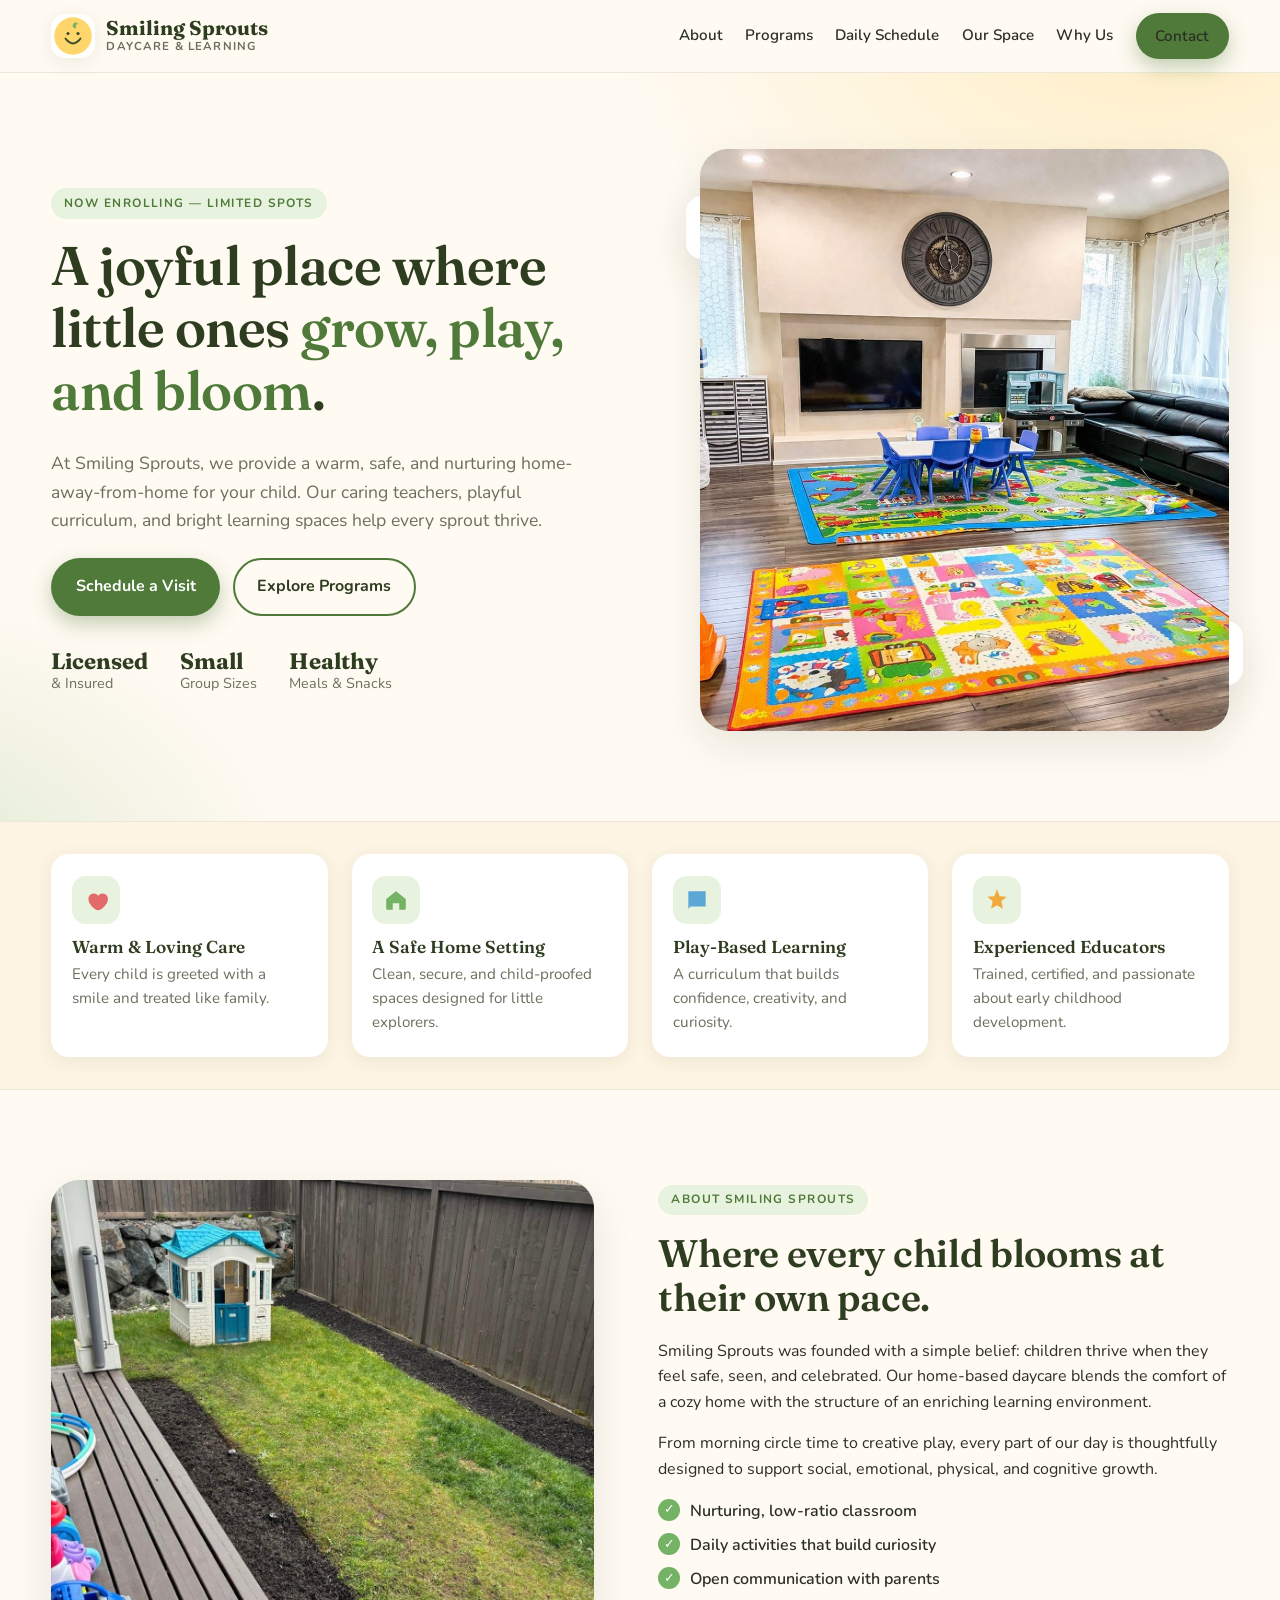
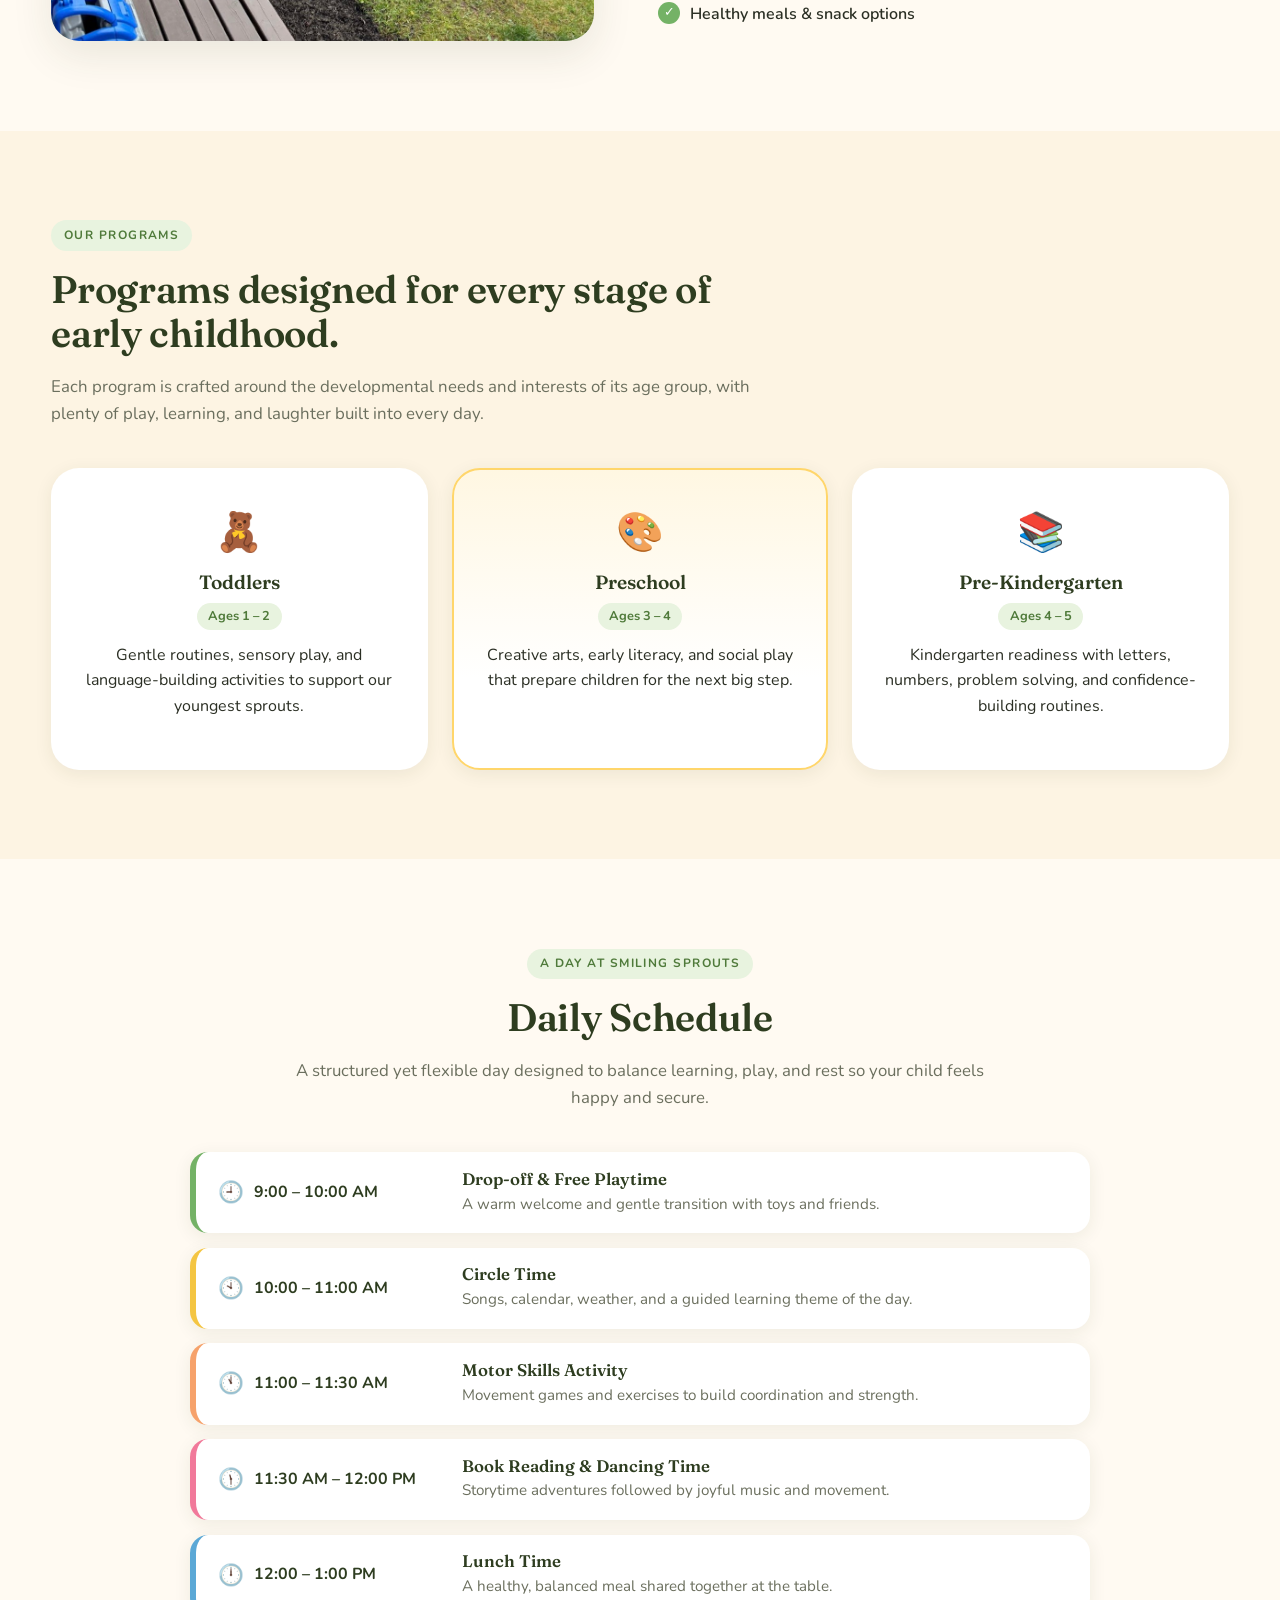
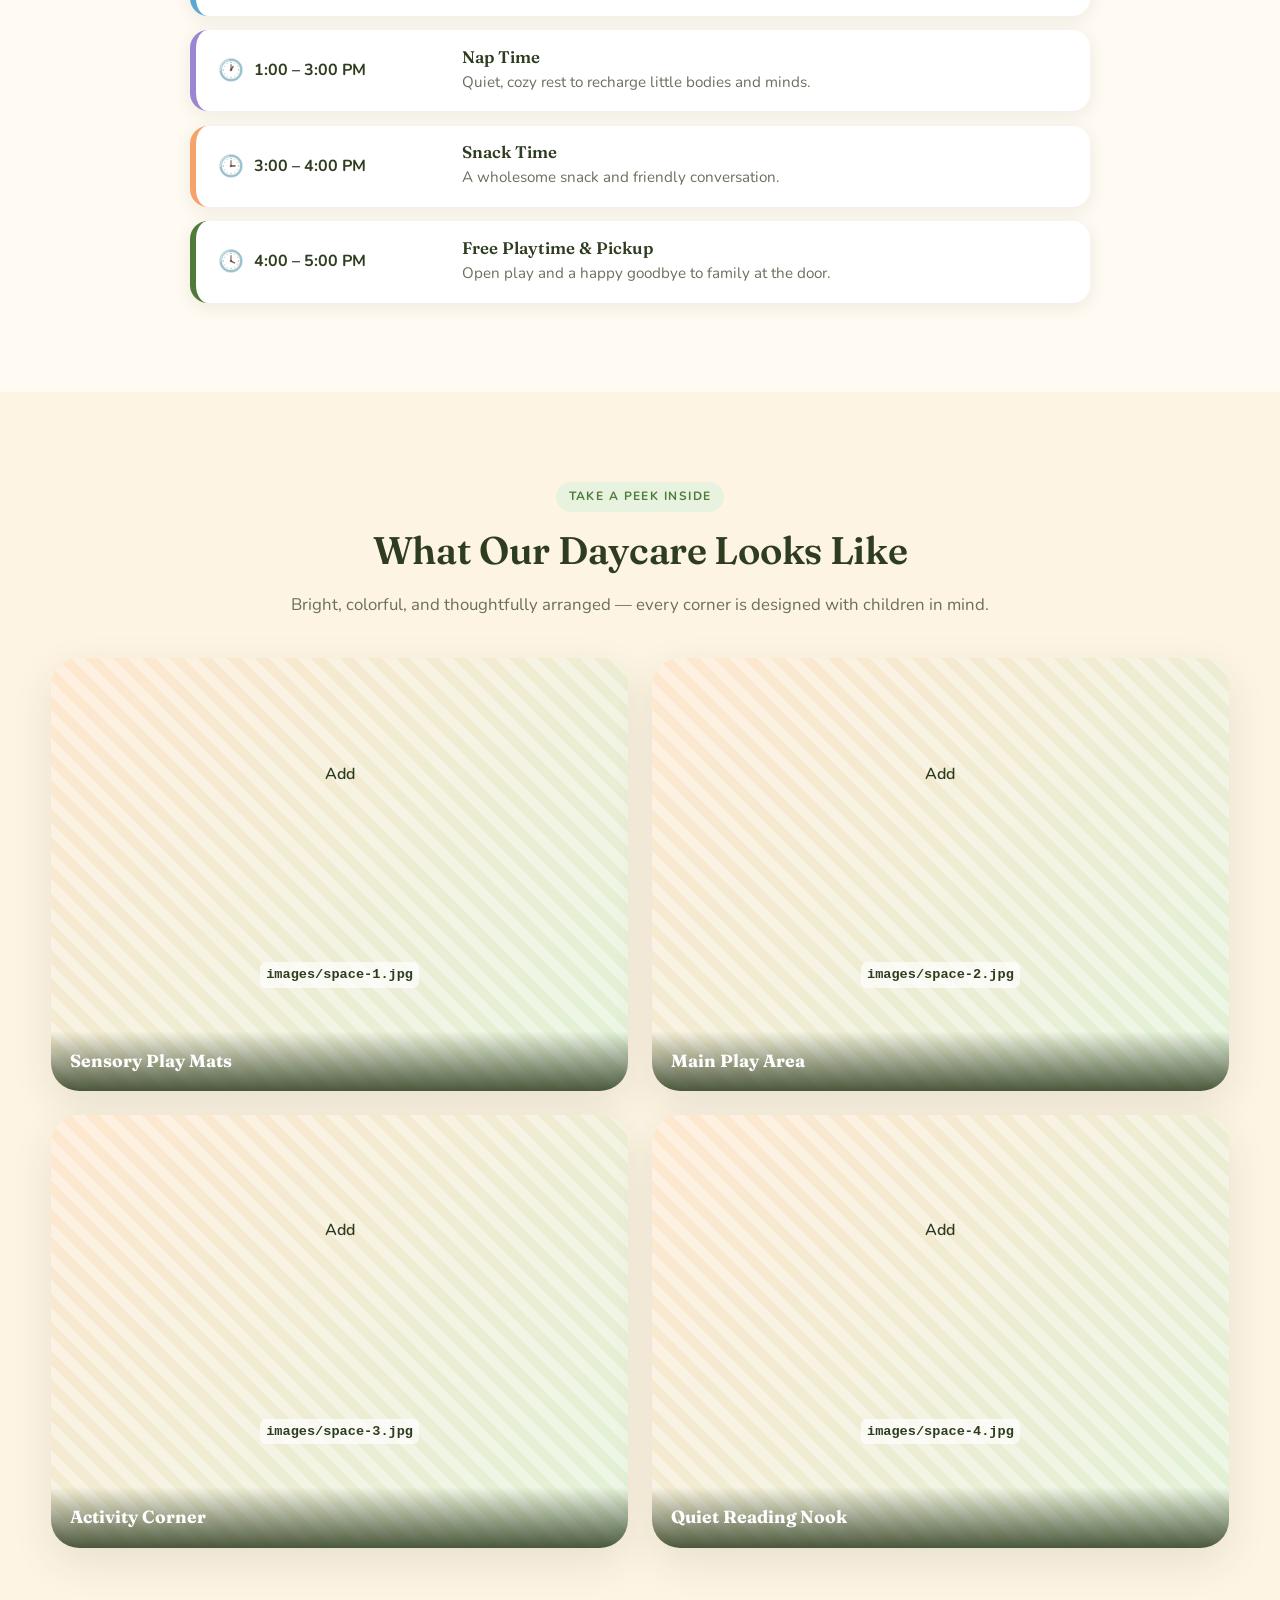
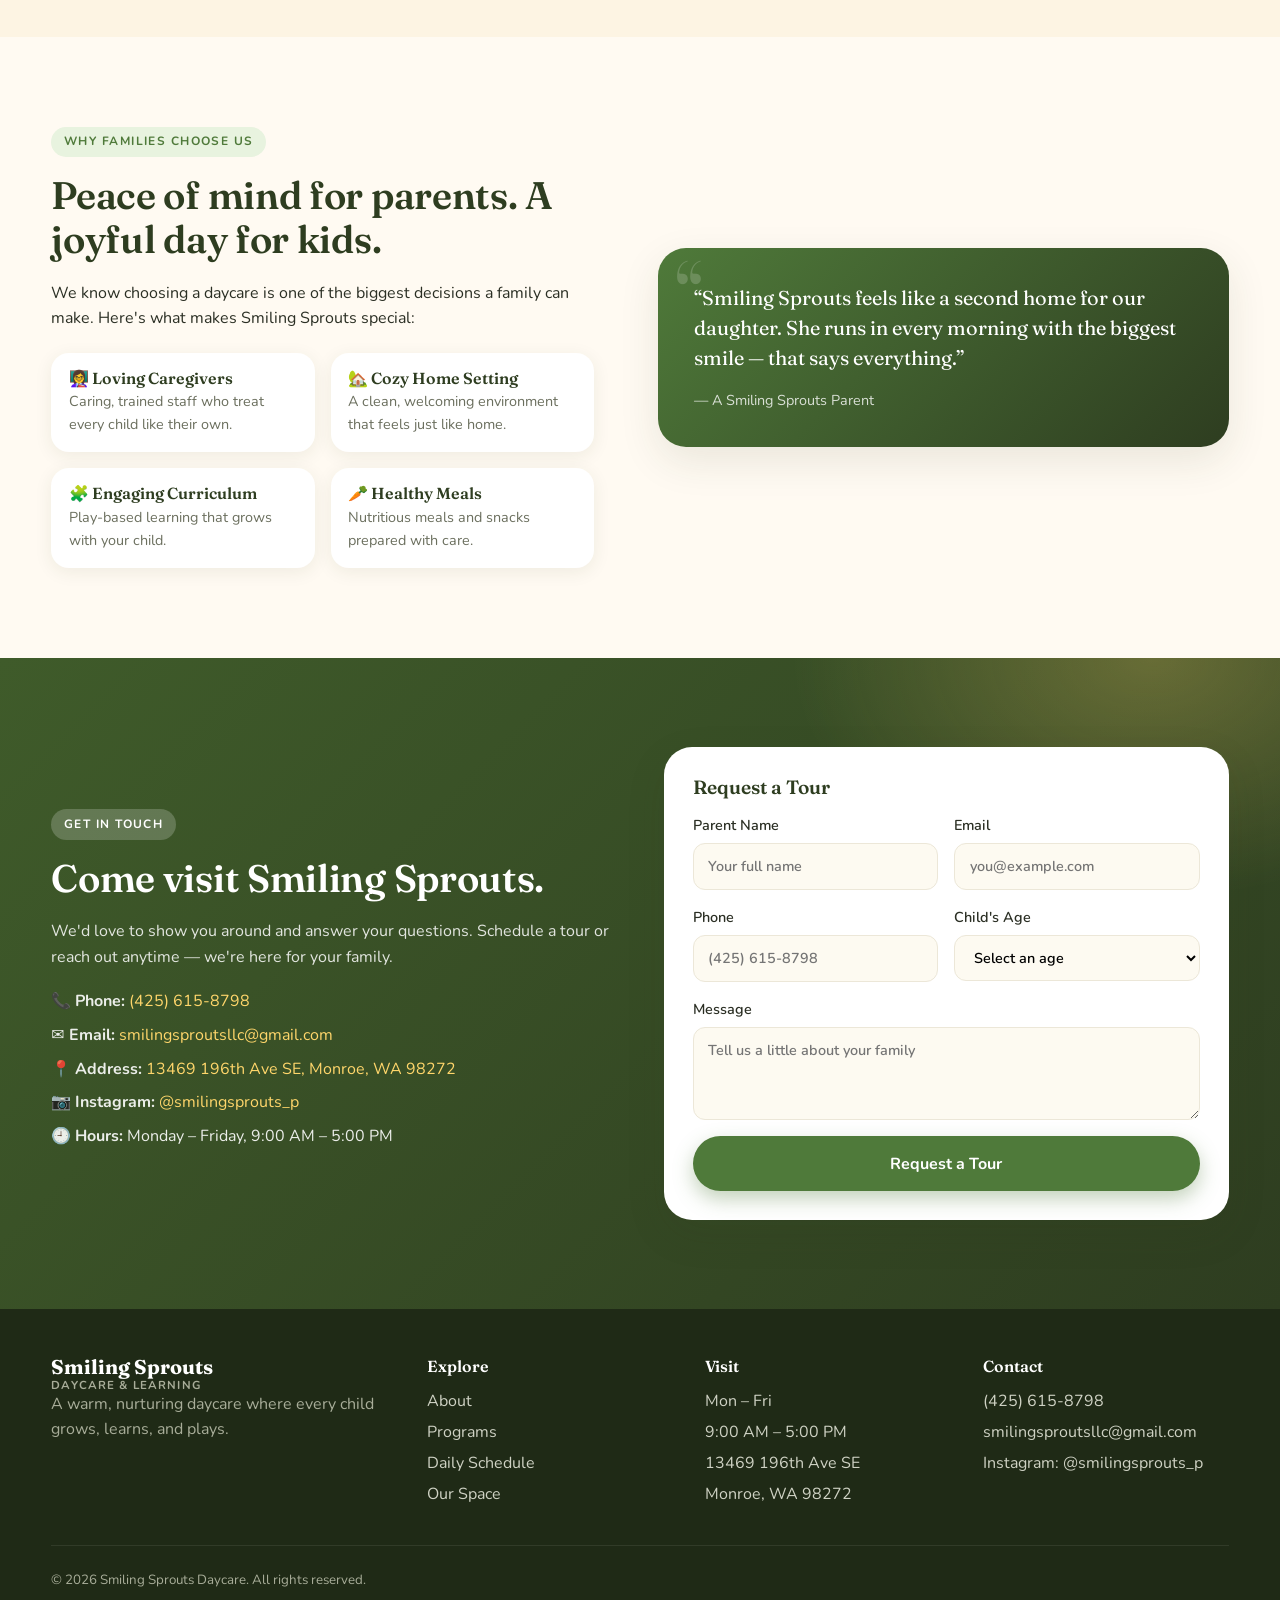
==== commit e6bbf139: "Restore Smiling Sprouts daycare site, move Nick Jr's site into nickjrs/ Revert the root index.html a" ====
--- a/index.html
+++ b/index.html
@@ -3,240 +3,979 @@
 <head>
   <meta charset="UTF-8" />
   <meta name="viewport" content="width=device-width, initial-scale=1.0" />
-  <title>Nick Jr's Burgers &amp; Gyros — Flame-Grilled Burgers &amp; Authentic Greek Gyros</title>
-  <meta name="description" content="Nick Jr's Burgers & Gyros serves flame-grilled smash burgers and authentic Greek gyros made fresh daily. Family-owned, generous portions, and a warm neighborhood welcome." />
-  <link rel="icon" href="assets/logo.svg" type="image/svg+xml" />
+  <title>Smiling Sprouts Daycare — A Joyful Place to Grow</title>
+  <meta name="description" content="Smiling Sprouts is a warm, nurturing daycare where every child grows, learns, and plays in a safe, joyful environment." />
   <link rel="preconnect" href="https://fonts.googleapis.com">
   <link rel="preconnect" href="https://fonts.gstatic.com" crossorigin>
-  <link href="https://fonts.googleapis.com/css2?family=Inter:wght@400;500;600;700;800&family=Playfair+Display:wght@600;700;800&display=swap" rel="stylesheet">
-  <link rel="stylesheet" href="assets/styles.css" />
+  <link href="https://fonts.googleapis.com/css2?family=Fraunces:wght@500;600;700&family=Nunito:wght@400;500;600;700&display=swap" rel="stylesheet">
+  <style>
+    /* ---------- Smiling Sprouts — Stylesheet ---------- */
+    :root {
+      --green-900: #2e3d20;
+      --green-700: #4f7a3a;
+      --green-500: #74b266;
+      --green-100: #e8f3df;
+      --yellow-500: #f4c542;
+      --yellow-300: #ffd66b;
+      --peach-500: #f6a26b;
+      --pink-500: #f1799a;
+      --blue-500: #5ba8d6;
+      --cream:   #fffaf2;
+      --cream-2: #fdf4e3;
+      --text:    #2b2f24;
+      --muted:   #6b6f5e;
+      --border:  #ece7d8;
+      --shadow:  0 14px 40px rgba(48, 60, 30, 0.10);
+      --shadow-sm: 0 4px 18px rgba(48, 60, 30, 0.08);
+      --radius:  18px;
+      --radius-lg: 28px;
+    }
+    * { box-sizing: border-box; }
+    html { scroll-behavior: smooth; }
+    body {
+      margin: 0;
+      font-family: 'Nunito', system-ui, -apple-system, Segoe UI, Roboto, sans-serif;
+      color: var(--text);
+      background: var(--cream);
+      line-height: 1.6;
+      -webkit-font-smoothing: antialiased;
+    }
+    h1, h2, h3, h4, h5 {
+      font-family: 'Fraunces', Georgia, serif;
+      color: var(--green-900);
+      line-height: 1.15;
+      margin: 0 0 .5em;
+      font-weight: 600;
+    }
+    h1 { font-size: clamp(2.1rem, 4.5vw, 3.4rem); letter-spacing: -.5px; }
+    h2 { font-size: clamp(1.7rem, 3.2vw, 2.4rem); letter-spacing: -.3px; }
+    h3 { font-size: 1.2rem; }
+    h4 { font-size: 1.05rem; }
+    p { margin: 0 0 1em; }
+    a { color: var(--green-700); text-decoration: none; }
+    a:hover { color: var(--green-900); }
+    img { max-width: 100%; display: block; }
+    .container { width: min(1180px, 92%); margin-inline: auto; }
+    .sr-only {
+      position:absolute; width:1px; height:1px; padding:0; margin:-1px;
+      overflow:hidden; clip:rect(0,0,0,0); white-space:nowrap; border:0;
+    }
+    .eyebrow {
+      display: inline-block;
+      background: var(--green-100);
+      color: var(--green-700);
+      font-weight: 700;
+      font-size: .75rem;
+      letter-spacing: .12em;
+      text-transform: uppercase;
+      padding: .35rem .8rem;
+      border-radius: 999px;
+      margin-bottom: 1rem;
+    }
+    .eyebrow.light { background: rgba(255,255,255,.2); color: #fff; }
+    .accent { color: var(--green-700); }
+
+    /* Buttons */
+    .btn {
+      display: inline-flex; align-items: center; justify-content: center;
+      gap: .5rem;
+      padding: .9rem 1.4rem;
+      border-radius: 999px;
+      font-weight: 700;
+      text-decoration: none;
+      font-family: inherit;
+      font-size: 1rem;
+      border: 2px solid transparent;
+      cursor: pointer;
+      transition: transform .15s ease, box-shadow .2s ease, background .2s;
+    }
+    .btn-primary {
+      background: var(--green-700); color: #fff;
+      box-shadow: 0 8px 20px rgba(79,122,58,.35);
+    }
+    .btn-primary:hover { background: var(--green-900); transform: translateY(-2px); color:#fff; }
+    .btn-ghost {
+      background: transparent; color: var(--green-900);
+      border-color: var(--green-700);
+    }
+    .btn-ghost:hover { background: var(--green-100); }
+    .btn-small { padding: .55rem 1.1rem; font-size: .9rem; }
+    .btn.full { width: 100%; }
+
+    /* Header / Nav */
+    .site-header {
+      position: sticky; top: 0; z-index: 50;
+      background: rgba(255, 250, 242, .9);
+      backdrop-filter: saturate(160%) blur(10px);
+      border-bottom: 1px solid var(--border);
+    }
+    .nav-wrap {
+      display: flex; align-items: center; justify-content: space-between;
+      padding: .8rem 0;
+    }
+    .brand {
+      display: flex; align-items: center; gap: .7rem;
+      color: var(--green-900); font-weight: 700;
+    }
+    .brand-mark {
+      width: 44px; height: 44px;
+      display: grid; place-items: center;
+      background: #fff; border-radius: 14px;
+      box-shadow: var(--shadow-sm);
+    }
+    .brand-text { display: flex; flex-direction: column; line-height: 1; }
+    .brand-name { font-family: 'Fraunces', serif; font-size: 1.25rem; }
+    .brand-tag  { font-size: .72rem; color: var(--muted); letter-spacing: .1em; text-transform: uppercase; margin-top: 3px; }
+    .site-nav ul {
+      list-style: none; display: flex; gap: 1.4rem; margin: 0; padding: 0; align-items: center;
+    }
+    .site-nav a {
+      color: var(--text); font-weight: 600; font-size: .95rem;
+    }
+    .site-nav a:hover { color: var(--green-700); }
+    .nav-toggle {
+      display: none;
+      flex-direction: column; gap: 4px;
+      background: transparent; border: 0; cursor: pointer; padding: .4rem;
+    }
+    .nav-toggle span {
+      width: 24px; height: 2.5px; background: var(--green-900); border-radius: 2px;
+    }
+
+    /* Hero */
+    .hero {
+      position: relative;
+      padding: clamp(2.5rem, 6vw, 5rem) 0 clamp(3rem, 7vw, 6rem);
+      overflow: hidden;
+      background:
+        radial-gradient(900px 600px at 90% -10%, rgba(255, 214, 107, .35), transparent 60%),
+        radial-gradient(700px 500px at -10% 110%, rgba(116, 178, 102, .25), transparent 60%),
+        var(--cream);
+    }
+    .hero-grid {
+      display: grid;
+      grid-template-columns: 1.05fr .95fr;
+      gap: clamp(2rem, 5vw, 4rem);
+      align-items: center;
+    }
+    .hero-copy .lead {
+      font-size: 1.1rem; color: var(--muted); max-width: 48ch;
+    }
+    .hero-cta { display: flex; gap: .8rem; flex-wrap: wrap; margin: 1.5rem 0 2rem; }
+    .hero-trust {
+      list-style: none; padding: 0; margin: 0;
+      display: flex; gap: 2rem; flex-wrap: wrap;
+    }
+    .hero-trust li { display: flex; flex-direction: column; line-height: 1.2; }
+    .hero-trust strong { font-family: 'Fraunces', serif; font-size: 1.4rem; color: var(--green-900); }
+    .hero-trust span { color: var(--muted); font-size: .9rem; }
+    .hero-art {
+      position: relative;
+      aspect-ratio: 4/4.4;
+    }
+    .hero-image {
+      position: absolute; inset: 0;
+      border-radius: var(--radius-lg);
+      overflow: hidden;
+      box-shadow: var(--shadow);
+      background: linear-gradient(135deg, #ffe8b6 0%, #ffd2c1 50%, #d8eecc 100%);
+    }
+    .hero-image img { width: 100%; height: 100%; object-fit: cover; }
+    .blob {
+      position: absolute; border-radius: 50%; filter: blur(2px); z-index: -1;
+    }
+    .blob-1 { width: 220px; height: 220px; background: var(--yellow-300); top: -40px; right: -30px; opacity: .55; }
+    .blob-2 { width: 180px; height: 180px; background: var(--green-500); bottom: -40px; left: -30px; opacity: .45; }
+    .floating-badge {
+      position: absolute;
+      background: #fff;
+      padding: .8rem 1.1rem;
+      border-radius: 16px;
+      box-shadow: var(--shadow);
+      display: flex; flex-direction: column;
+      line-height: 1.2;
+      font-weight: 700;
+    }
+    .floating-badge small { color: var(--muted); font-weight: 500; font-size: .75rem; margin-top: 2px; letter-spacing: .04em; }
+    .badge-stars { top: 8%; left: -14px; color: var(--yellow-500); }
+    .badge-stars span { font-size: 1.1rem; }
+    .badge-ages { bottom: 8%; right: -14px; color: var(--green-700); }
+    .badge-ages strong { font-family: 'Fraunces', serif; font-size: 1.15rem; }
+
+    /* Image placeholders */
+    .image-placeholder {
+      position: absolute; inset: 0;
+      display: grid; place-items: center; text-align: center;
+      padding: 1rem;
+      color: var(--green-900);
+      font-weight: 600;
+      background: repeating-linear-gradient(
+        45deg, rgba(255,255,255,.5), rgba(255,255,255,.5) 10px,
+        rgba(255,255,255,.2) 10px, rgba(255,255,255,.2) 20px
+      );
+      pointer-events: none;
+    }
+    .image-placeholder code {
+      background: rgba(255,255,255,.7); padding: 2px 6px; border-radius: 6px; font-size: .85rem;
+    }
+    .image-placeholder.small { font-size: .9rem; }
+    img + .image-placeholder { z-index: 0; }
+    .hero-image img, .about-image img, .gallery-item img { position: relative; z-index: 1; }
+
+    /* Feature Strip */
+    .feature-strip {
+      padding: 2rem 0;
+      background: var(--cream-2);
+      border-block: 1px solid var(--border);
+    }
+    .feature-grid {
+      display: grid;
+      grid-template-columns: repeat(4, 1fr);
+      gap: 1.5rem;
+    }
+    .feature {
+      text-align: left;
+      background: #fff;
+      border-radius: var(--radius);
+      padding: 1.4rem 1.3rem;
+      box-shadow: var(--shadow-sm);
+    }
+    .feature h3 { margin: .8rem 0 .3rem; font-size: 1.08rem; }
+    .feature p { margin: 0; color: var(--muted); font-size: .95rem; }
+    .feature-icon {
+      width: 48px; height: 48px; border-radius: 14px;
+      background: var(--green-100); display: grid; place-items: center;
+    }
+    .feature-icon svg { width: 26px; height: 26px; }
+
+    /* Sections */
+    .section { padding: clamp(3rem, 7vw, 6rem) 0; }
+    .section-soft { background: var(--cream-2); }
+    .section-head { max-width: 720px; margin-bottom: 2.5rem; }
+    .section-head.center { margin-inline: auto; text-align: center; }
+    .section-sub { color: var(--muted); font-size: 1.05rem; }
+    .two-col {
+      display: grid;
+      grid-template-columns: 1fr 1.05fr;
+      gap: clamp(2rem, 5vw, 4rem);
+      align-items: center;
+    }
+    .two-col.reverse .col-art { order: 2; }
+    .about-image {
+      position: relative;
+      aspect-ratio: 4/3.4;
+      border-radius: var(--radius-lg);
+      overflow: hidden;
+      box-shadow: var(--shadow);
+      background: linear-gradient(135deg, #ffe1c3, #d8eecc);
+    }
+    .about-image img { width: 100%; height: 100%; object-fit: cover; }
+    .check-list { list-style: none; padding: 0; margin: 1rem 0 0; }
+    .check-list li {
+      position: relative; padding-left: 2rem; margin: .55rem 0;
+      font-weight: 600;
+    }
+    .check-list li::before {
+      content: "✓"; position: absolute; left: 0; top: 0;
+      width: 22px; height: 22px; border-radius: 50%;
+      background: var(--green-500); color: #fff;
+      display: grid; place-items: center;
+      font-size: .8rem;
+    }
+
+    /* Programs */
+    .program-grid {
+      display: grid;
+      grid-template-columns: repeat(3, 1fr);
+      gap: 1.5rem;
+    }
+    .program-card {
+      background: #fff;
+      border-radius: var(--radius-lg);
+      padding: 2rem 1.6rem;
+      text-align: center;
+      box-shadow: var(--shadow-sm);
+      border: 2px solid transparent;
+      transition: transform .2s ease, box-shadow .25s ease;
+    }
+    .program-card:hover { transform: translateY(-4px); box-shadow: var(--shadow); }
+    .program-card.highlight {
+      background: linear-gradient(180deg, #fff7e2 0%, #fff 70%);
+      border-color: var(--yellow-300);
+    }
+    .program-emoji { font-size: 2.4rem; margin-bottom: .5rem; }
+    .program-card .age {
+      display: inline-block;
+      background: var(--green-100); color: var(--green-700);
+      padding: .2rem .7rem; border-radius: 999px;
+      font-size: .8rem; font-weight: 700; margin: 0 0 .8rem;
+    }
+
+    /* Schedule */
+    .schedule {
+      list-style: none; padding: 0; margin: 0;
+      display: grid; gap: .9rem;
+      max-width: 900px; margin-inline: auto;
+    }
+    .schedule li {
+      display: grid;
+      grid-template-columns: 220px 1fr;
+      gap: 1.5rem;
+      align-items: center;
+      background: #fff;
+      border-radius: var(--radius);
+      padding: 1.1rem 1.4rem;
+      box-shadow: var(--shadow-sm);
+      border-left: 6px solid var(--green-500);
+      transition: transform .15s ease;
+    }
+    .schedule li:hover { transform: translateX(4px); }
+    .schedule li:nth-child(2) { border-left-color: var(--yellow-500); }
+    .schedule li:nth-child(3) { border-left-color: var(--peach-500); }
+    .schedule li:nth-child(4) { border-left-color: var(--pink-500); }
+    .schedule li:nth-child(5) { border-left-color: var(--blue-500); }
+    .schedule li:nth-child(6) { border-left-color: #9b86d3; }
+    .schedule li:nth-child(7) { border-left-color: var(--peach-500); }
+    .schedule li:nth-child(8) { border-left-color: var(--green-700); }
+    .sched-time {
+      display: flex; align-items: center; gap: .6rem;
+      font-weight: 700; color: var(--green-900);
+      font-size: 1rem;
+    }
+    .sched-time .clock { font-size: 1.3rem; }
+    .sched-body h4 { margin: 0 0 .15rem; }
+    .sched-body p  { margin: 0; color: var(--muted); font-size: .95rem; }
+
+    /* Gallery */
+    .gallery-grid {
+      display: grid;
+      grid-template-columns: repeat(2, 1fr);
+      gap: 1.5rem;
+    }
+    .gallery-item {
+      position: relative;
+      margin: 0;
+      border-radius: var(--radius-lg);
+      overflow: hidden;
+      background: linear-gradient(135deg, #ffe1c3, #d8eecc);
+      aspect-ratio: 4/3;
+      box-shadow: var(--shadow);
+      transition: transform .25s ease;
+    }
+    .gallery-item:hover { transform: translateY(-4px); }
+    .gallery-item img { width: 100%; height: 100%; object-fit: cover; }
+    .gallery-item figcaption {
+      position: absolute; left: 0; right: 0; bottom: 0;
+      padding: 1rem 1.2rem;
+      background: linear-gradient(transparent, rgba(46,61,32,.85));
+      color: #fff;
+      font-weight: 700;
+      font-family: 'Fraunces', serif;
+      font-size: 1.1rem;
+      z-index: 2;
+    }
+
+    /* Why Us */
+    .why-grid {
+      display: grid;
+      grid-template-columns: 1fr 1fr;
+      gap: 1rem;
+      margin-top: 1.3rem;
+    }
+    .why-item {
+      background: #fff;
+      border-radius: var(--radius);
+      padding: 1rem 1.1rem;
+      box-shadow: var(--shadow-sm);
+    }
+    .why-item h4 { margin: 0 0 .2rem; font-size: 1rem; }
+    .why-item p  { margin: 0; color: var(--muted); font-size: .9rem; }
+    .quote-card {
+      background: linear-gradient(135deg, var(--green-700), var(--green-900));
+      color: #fff;
+      border-radius: var(--radius-lg);
+      padding: 2.2rem;
+      position: relative;
+      box-shadow: var(--shadow);
+    }
+    .quote-card::before {
+      content: "“";
+      position: absolute; top: 4px; left: 18px;
+      font-family: 'Fraunces', serif;
+      font-size: 6rem; color: rgba(255,255,255,.18); line-height: 1;
+    }
+    .quote-card p {
+      font-family: 'Fraunces', serif;
+      font-size: 1.25rem; line-height: 1.5; margin: 0 0 1rem;
+    }
+    .quote-card footer { color: rgba(255,255,255,.8); font-size: .9rem; }
+
+    /* CTA */
+    .cta {
+      padding: clamp(3rem, 7vw, 6rem) 0;
+      background:
+        radial-gradient(600px 400px at 90% 0%, rgba(255,214,107,.25), transparent 60%),
+        linear-gradient(135deg, #3f5b2a, #2e3d20);
+      color: #fff;
+    }
+    .cta h2 { color: #fff; }
+    .cta p  { color: rgba(255,255,255,.85); }
+    .cta-grid {
+      display: grid;
+      grid-template-columns: 1fr 1fr;
+      gap: 3rem;
+      align-items: center;
+    }
+    .contact-info {
+      list-style: none; padding: 0; margin: 1.2rem 0 0;
+    }
+    .contact-info li { margin: .5rem 0; color: rgba(255,255,255,.9); }
+    .contact-info a { color: var(--yellow-300); }
+    .contact-info a:hover { color: #fff; }
+    .contact-form {
+      background: #fff;
+      color: var(--text);
+      padding: 1.8rem;
+      border-radius: var(--radius-lg);
+      box-shadow: var(--shadow);
+      display: grid;
+      grid-template-columns: 1fr 1fr;
+      gap: 1rem;
+    }
+    .contact-form h3 { grid-column: 1 / -1; margin: 0; }
+    .contact-form label { display: flex; flex-direction: column; gap: .35rem; font-weight: 600; font-size: .9rem; }
+    .contact-form label.full { grid-column: 1 / -1; }
+    .contact-form input,
+    .contact-form select,
+    .contact-form textarea {
+      font: inherit; padding: .7rem .9rem;
+      border: 1.5px solid var(--border);
+      border-radius: 12px;
+      background: #fdfaf1;
+      transition: border-color .2s;
+    }
+    .contact-form input:focus,
+    .contact-form select:focus,
+    .contact-form textarea:focus {
+      outline: none; border-color: var(--green-500);
+      background: #fff;
+    }
+    .contact-form button { grid-column: 1 / -1; }
+    .form-success {
+      grid-column: 1 / -1; margin: 0;
+      background: var(--green-100); color: var(--green-900);
+      padding: .8rem 1rem; border-radius: 12px; font-weight: 600;
+    }
+
+    /* Footer */
+    .site-footer {
+      background: #1f2a16;
+      color: #cfd2c4;
+      padding: 3rem 0 1.5rem;
+    }
+    .site-footer .brand-name { color: #fff; }
+    .site-footer .brand-tag  { color: #a8ad99; }
+    .footer-grid {
+      display: grid;
+      grid-template-columns: 1.4fr 1fr 1fr 1fr;
+      gap: 2rem;
+      padding-bottom: 2rem;
+      border-bottom: 1px solid rgba(255,255,255,.08);
+    }
+    .site-footer h5 {
+      color: #fff; font-family: 'Fraunces', serif; font-size: 1rem;
+      margin: 0 0 .8rem;
+    }
+    .site-footer ul { list-style: none; padding: 0; margin: 0; }
+    .site-footer ul li { margin: .35rem 0; }
+    .site-footer a { color: #cfd2c4; }
+    .site-footer a:hover { color: var(--yellow-300); }
+    .site-footer .muted { color: #a8ad99; }
+    .footer-bottom { padding-top: 1.3rem; color: #a8ad99; }
+
+    /* Responsive */
+    @media (max-width: 980px) {
+      .hero-grid,
+      .two-col,
+      .cta-grid { grid-template-columns: 1fr; }
+      .two-col.reverse .col-art { order: 0; }
+      .hero-art { aspect-ratio: 4/3.4; max-width: 560px; margin-inline: auto; width: 100%; }
+      .feature-grid { grid-template-columns: repeat(2, 1fr); }
+      .program-grid { grid-template-columns: 1fr; }
+      .why-grid { grid-template-columns: 1fr; }
+      .footer-grid { grid-template-columns: 1fr 1fr; }
+      .nav-toggle { display: inline-flex; }
+      .site-nav ul {
+        position: absolute; top: 100%; right: 4%; left: 4%;
+        background: #fff; flex-direction: column; gap: .25rem;
+        padding: 1rem; border-radius: var(--radius);
+        box-shadow: var(--shadow);
+        display: none;
+      }
+      .site-nav ul.open { display: flex; }
+      .site-nav ul li { width: 100%; }
+      .site-nav ul a { display: block; padding: .65rem .8rem; border-radius: 10px; }
+      .site-nav ul a:hover { background: var(--green-100); }
+    }
+    @media (max-width: 640px) {
+      .schedule li { grid-template-columns: 1fr; gap: .35rem; }
+      .gallery-grid { grid-template-columns: 1fr; }
+      .contact-form { grid-template-columns: 1fr; padding: 1.4rem; }
+      .feature-grid { grid-template-columns: 1fr; }
+      .footer-grid { grid-template-columns: 1fr; }
+      .hero-trust { gap: 1.2rem; }
+    }
+  </style>
 </head>
 <body>
 
-  <!-- ============ HEADER ============ -->
+  <!-- Top Navigation -->
   <header class="site-header">
-    <div class="container nav">
-      <a class="brand" href="index.html">
-        <img src="assets/logo.svg" alt="Nick Jr's Burgers & Gyros logo" />
-        <span class="brand-name">Nick Jr's<small>Burgers &amp; Gyros</small></span>
+    <div class="container nav-wrap">
+      <a class="brand" href="#top" aria-label="Smiling Sprouts home">
+        <span class="brand-mark" aria-hidden="true">
+          <svg viewBox="0 0 64 64" width="40" height="40">
+            <circle cx="32" cy="32" r="30" fill="#FFD66B"/>
+            <path d="M20 36c3 5 9 8 12 8s9-3 12-8" stroke="#3B4A2A" stroke-width="3" stroke-linecap="round" fill="none"/>
+            <circle cx="24" cy="28" r="2.5" fill="#3B4A2A"/>
+            <circle cx="40" cy="28" r="2.5" fill="#3B4A2A"/>
+            <path d="M32 18c-2-6 4-10 8-6-4 2-4 5-3 8-2-1-4-1-5-2z" fill="#74B266"/>
+          </svg>
+        </span>
+        <span class="brand-text">
+          <span class="brand-name">Smiling Sprouts</span>
+          <span class="brand-tag">Daycare &amp; Learning</span>
+        </span>
       </a>
-      <button class="nav-toggle" aria-label="Toggle navigation"><span></span><span></span><span></span></button>
-      <ul class="nav-links">
-        <li><a href="index.html" class="active">Home</a></li>
-        <li><a href="menu.html">Menu</a></li>
-        <li><a href="about.html">Our Story</a></li>
-        <li><a href="gallery.html">Gallery</a></li>
-        <li><a href="contact.html">Contact</a></li>
-        <li class="nav-cta"><a class="btn btn--primary" href="contact.html#order">Order Now</a></li>
-      </ul>
+
+      <nav class="site-nav" aria-label="Primary">
+        <button class="nav-toggle" aria-expanded="false" aria-controls="primary-menu">
+          <span></span><span></span><span></span>
+          <span class="sr-only">Menu</span>
+        </button>
+        <ul id="primary-menu">
+          <li><a href="#about">About</a></li>
+          <li><a href="#programs">Programs</a></li>
+          <li><a href="#schedule">Daily Schedule</a></li>
+          <li><a href="#gallery">Our Space</a></li>
+          <li><a href="#why">Why Us</a></li>
+          <li><a href="#contact" class="btn btn-primary btn-small">Contact</a></li>
+        </ul>
+      </nav>
     </div>
   </header>
 
-  <!-- ============ HERO ============ -->
-  <section class="hero">
+  <!-- Hero -->
+  <section class="hero" id="top">
     <div class="container hero-grid">
+      <div class="hero-copy">
+        <span class="eyebrow">Now Enrolling — Limited Spots</span>
+        <h1>A joyful place where little ones <span class="accent">grow, play, and bloom</span>.</h1>
+        <p class="lead">
+          At Smiling Sprouts, we provide a warm, safe, and nurturing home-away-from-home for your child.
+          Our caring teachers, playful curriculum, and bright learning spaces help every sprout thrive.
+        </p>
+        <div class="hero-cta">
+          <a href="#contact" class="btn btn-primary">Schedule a Visit</a>
+          <a href="#programs" class="btn btn-ghost">Explore Programs</a>
+        </div>
+        <ul class="hero-trust">
+          <li><strong>Licensed</strong><span>&amp; Insured</span></li>
+          <li><strong>Small</strong><span>Group Sizes</span></li>
+          <li><strong>Healthy</strong><span>Meals &amp; Snacks</span></li>
+        </ul>
+      </div>
+
+      <div class="hero-art" aria-hidden="true">
+        <div class="blob blob-1"></div>
+        <div class="blob blob-2"></div>
+        <div class="hero-image">
+          <img src="images/hero-playroom.jpg" alt="Bright, welcoming Smiling Sprouts playroom" onerror="this.style.display='none'"/>
+          <div class="image-placeholder">Add hero image as<br/><code>images/hero-playroom.jpg</code></div>
+        </div>
+        <div class="floating-badge badge-stars">
+          <span aria-hidden="true">★★★★★</span>
+          <small>Loved by Local Families</small>
+        </div>
+        <div class="floating-badge badge-ages">
+          <strong>Ages 1 – 5</strong>
+          <small>Toddler &amp; Preschool</small>
+        </div>
+      </div>
+    </div>
+  </section>
+
+  <!-- Feature Strip -->
+  <section class="feature-strip">
+    <div class="container feature-grid">
+      <div class="feature">
+        <div class="feature-icon" aria-hidden="true">
+          <svg viewBox="0 0 24 24"><path d="M12 21s-7-4.5-7-10a5 5 0 0 1 9-3 5 5 0 0 1 9 3c0 5.5-7 10-7 10-1 .5-3 .5-4 0z" fill="#E26A6A"/></svg>
+        </div>
+        <h3>Warm &amp; Loving Care</h3>
+        <p>Every child is greeted with a smile and treated like family.</p>
+      </div>
+      <div class="feature">
+        <div class="feature-icon" aria-hidden="true">
+          <svg viewBox="0 0 24 24"><path d="M3 11l9-7 9 7v9a1 1 0 0 1-1 1h-5v-6h-6v6H4a1 1 0 0 1-1-1z" fill="#74B266"/></svg>
+        </div>
+        <h3>A Safe Home Setting</h3>
+        <p>Clean, secure, and child-proofed spaces designed for little explorers.</p>
+      </div>
+      <div class="feature">
+        <div class="feature-icon" aria-hidden="true">
+          <svg viewBox="0 0 24 24"><path d="M4 4h16v14H6l-2 2z" fill="#5BA8D6"/></svg>
+        </div>
+        <h3>Play-Based Learning</h3>
+        <p>A curriculum that builds confidence, creativity, and curiosity.</p>
+      </div>
+      <div class="feature">
+        <div class="feature-icon" aria-hidden="true">
+          <svg viewBox="0 0 24 24"><path d="M12 2l2.5 6.5L21 9l-5 4 1.5 7L12 16.8 6.5 20 8 13 3 9l6.5-.5z" fill="#F2A93B"/></svg>
+        </div>
+        <h3>Experienced Educators</h3>
+        <p>Trained, certified, and passionate about early childhood development.</p>
+      </div>
+    </div>
+  </section>
+
+  <!-- About -->
+  <section class="section" id="about">
+    <div class="container two-col">
+      <div class="col-art">
+        <div class="about-image">
+          <img src="images/about.jpg" alt="Children playing happily" onerror="this.style.display='none'"/>
+          <div class="image-placeholder small">Add <code>images/about.jpg</code></div>
+        </div>
+      </div>
+      <div class="col-copy">
+        <span class="eyebrow">About Smiling Sprouts</span>
+        <h2>Where every child blooms at their own pace.</h2>
+        <p>
+          Smiling Sprouts was founded with a simple belief: children thrive when they feel safe,
+          seen, and celebrated. Our home-based daycare blends the comfort of a cozy home with
+          the structure of an enriching learning environment.
+        </p>
+        <p>
+          From morning circle time to creative play, every part of our day is thoughtfully
+          designed to support social, emotional, physical, and cognitive growth.
+        </p>
+        <ul class="check-list">
+          <li>Nurturing, low-ratio classroom</li>
+          <li>Daily activities that build curiosity</li>
+          <li>Open communication with parents</li>
+          <li>Healthy meals &amp; snack options</li>
+        </ul>
+      </div>
+    </div>
+  </section>
+
+  <!-- Programs -->
+  <section class="section section-soft" id="programs">
+    <div class="container">
+      <div class="section-head">
+        <span class="eyebrow">Our Programs</span>
+        <h2>Programs designed for every stage of early childhood.</h2>
+        <p class="section-sub">Each program is crafted around the developmental needs and interests of its age group, with plenty of play, learning, and laughter built into every day.</p>
+      </div>
+
+      <div class="program-grid">
+        <article class="program-card">
+          <div class="program-emoji" aria-hidden="true">🧸</div>
+          <h3>Toddlers</h3>
+          <p class="age">Ages 1 – 2</p>
+          <p>Gentle routines, sensory play, and language-building activities to support our youngest sprouts.</p>
+        </article>
+        <article class="program-card highlight">
+          <div class="program-emoji" aria-hidden="true">🎨</div>
+          <h3>Preschool</h3>
+          <p class="age">Ages 3 – 4</p>
+          <p>Creative arts, early literacy, and social play that prepare children for the next big step.</p>
+        </article>
+        <article class="program-card">
+          <div class="program-emoji" aria-hidden="true">📚</div>
+          <h3>Pre-Kindergarten</h3>
+          <p class="age">Ages 4 – 5</p>
+          <p>Kindergarten readiness with letters, numbers, problem solving, and confidence-building routines.</p>
+        </article>
+      </div>
+    </div>
+  </section>
+
+  <!-- Daily Schedule -->
+  <section class="section" id="schedule">
+    <div class="container">
+      <div class="section-head center">
+        <span class="eyebrow">A Day at Smiling Sprouts</span>
+        <h2>Daily Schedule</h2>
+        <p class="section-sub">A structured yet flexible day designed to balance learning, play, and rest so your child feels happy and secure.</p>
+      </div>
+
+      <ol class="schedule">
+        <li>
+          <div class="sched-time"><span class="clock" aria-hidden="true">🕘</span>9:00 – 10:00 AM</div>
+          <div class="sched-body">
+            <h4>Drop-off &amp; Free Playtime</h4>
+            <p>A warm welcome and gentle transition with toys and friends.</p>
+          </div>
+        </li>
+        <li>
+          <div class="sched-time"><span class="clock" aria-hidden="true">🕙</span>10:00 – 11:00 AM</div>
+          <div class="sched-body">
+            <h4>Circle Time</h4>
+            <p>Songs, calendar, weather, and a guided learning theme of the day.</p>
+          </div>
+        </li>
+        <li>
+          <div class="sched-time"><span class="clock" aria-hidden="true">🕚</span>11:00 – 11:30 AM</div>
+          <div class="sched-body">
+            <h4>Motor Skills Activity</h4>
+            <p>Movement games and exercises to build coordination and strength.</p>
+          </div>
+        </li>
+        <li>
+          <div class="sched-time"><span class="clock" aria-hidden="true">🕦</span>11:30 AM – 12:00 PM</div>
+          <div class="sched-body">
+            <h4>Book Reading &amp; Dancing Time</h4>
+            <p>Storytime adventures followed by joyful music and movement.</p>
+          </div>
+        </li>
+        <li>
+          <div class="sched-time"><span class="clock" aria-hidden="true">🕛</span>12:00 – 1:00 PM</div>
+          <div class="sched-body">
+            <h4>Lunch Time</h4>
+            <p>A healthy, balanced meal shared together at the table.</p>
+          </div>
+        </li>
+        <li>
+          <div class="sched-time"><span class="clock" aria-hidden="true">🕐</span>1:00 – 3:00 PM</div>
+          <div class="sched-body">
+            <h4>Nap Time</h4>
+            <p>Quiet, cozy rest to recharge little bodies and minds.</p>
+          </div>
+        </li>
+        <li>
+          <div class="sched-time"><span class="clock" aria-hidden="true">🕒</span>3:00 – 4:00 PM</div>
+          <div class="sched-body">
+            <h4>Snack Time</h4>
+            <p>A wholesome snack and friendly conversation.</p>
+          </div>
+        </li>
+        <li>
+          <div class="sched-time"><span class="clock" aria-hidden="true">🕓</span>4:00 – 5:00 PM</div>
+          <div class="sched-body">
+            <h4>Free Playtime &amp; Pickup</h4>
+            <p>Open play and a happy goodbye to family at the door.</p>
+          </div>
+        </li>
+      </ol>
+    </div>
+  </section>
+
+  <!-- Gallery -->
+  <section class="section section-soft" id="gallery">
+    <div class="container">
+      <div class="section-head center">
+        <span class="eyebrow">Take a Peek Inside</span>
+        <h2>What Our Daycare Looks Like</h2>
+        <p class="section-sub">Bright, colorful, and thoughtfully arranged — every corner is designed with children in mind.</p>
+      </div>
+
+      <div class="gallery-grid">
+        <figure class="gallery-item">
+          <img src="images/space-1.jpg" alt="Play mats and learning toys in the main room" onerror="this.style.display='none'"/>
+          <div class="image-placeholder">Add <code>images/space-1.jpg</code></div>
+          <figcaption>Sensory Play Mats</figcaption>
+        </figure>
+        <figure class="gallery-item">
+          <img src="images/space-2.jpg" alt="Main play area with table, chairs and rugs" onerror="this.style.display='none'"/>
+          <div class="image-placeholder">Add <code>images/space-2.jpg</code></div>
+          <figcaption>Main Play Area</figcaption>
+        </figure>
+        <figure class="gallery-item">
+          <img src="images/space-3.jpg" alt="Activity corner with toy tracks and craft table" onerror="this.style.display='none'"/>
+          <div class="image-placeholder">Add <code>images/space-3.jpg</code></div>
+          <figcaption>Activity Corner</figcaption>
+        </figure>
+        <figure class="gallery-item">
+          <img src="images/space-4.jpg" alt="Quiet reading nook with rug and storage" onerror="this.style.display='none'"/>
+          <div class="image-placeholder">Add <code>images/space-4.jpg</code></div>
+          <figcaption>Quiet Reading Nook</figcaption>
+        </figure>
+      </div>
+    </div>
+  </section>
+
+  <!-- Why Us -->
+  <section class="section" id="why">
+    <div class="container two-col reverse">
+      <div class="col-copy">
+        <span class="eyebrow">Why Families Choose Us</span>
+        <h2>Peace of mind for parents. A joyful day for kids.</h2>
+        <p>We know choosing a daycare is one of the biggest decisions a family can make. Here's what makes Smiling Sprouts special:</p>
+        <div class="why-grid">
+          <div class="why-item">
+            <h4>👩‍🏫 Loving Caregivers</h4>
+            <p>Caring, trained staff who treat every child like their own.</p>
+          </div>
+          <div class="why-item">
+            <h4>🏡 Cozy Home Setting</h4>
+            <p>A clean, welcoming environment that feels just like home.</p>
+          </div>
+          <div class="why-item">
+            <h4>🧩 Engaging Curriculum</h4>
+            <p>Play-based learning that grows with your child.</p>
+          </div>
+          <div class="why-item">
+            <h4>🥕 Healthy Meals</h4>
+            <p>Nutritious meals and snacks prepared with care.</p>
+          </div>
+        </div>
+      </div>
+      <div class="col-art">
+        <div class="quote-card">
+          <p>“Smiling Sprouts feels like a second home for our daughter. She runs in every morning with the biggest smile — that says everything.”</p>
+          <footer>— A Smiling Sprouts Parent</footer>
+        </div>
+      </div>
+    </div>
+  </section>
+
+  <!-- CTA / Contact -->
+  <section class="cta" id="contact">
+    <div class="container cta-grid">
       <div>
-        <span class="eyebrow eyebrow--light">Est. 2009 · Family Owned</span>
-        <h1>Flame-Grilled <span>Burgers</span> &amp; Authentic Greek <span>Gyros</span></h1>
-        <p class="lead">Hand-pressed smash patties, slow-marinated gyro meat carved fresh off the spit, and house-made sauces. Big flavor, generous portions, made the way Nick Jr. always has.</p>
-        <div class="hero-actions">
-          <a class="btn btn--primary" href="menu.html">View the Menu</a>
-          <a class="btn btn--ghost" href="contact.html#order">Order Online</a>
-        </div>
-        <div class="hero-meta">
-          <div><div class="num">15+</div><div class="lbl">Years Grilling</div></div>
-          <div><div class="num">4.9★</div><div class="lbl">2,300+ Reviews</div></div>
-          <div><div class="num">100%</div><div class="lbl">Fresh Daily</div></div>
-        </div>
-      </div>
-      <div class="hero-art">
-        <div class="sizzle s1"></div>
-        <div class="sizzle s2"></div>
-        <div class="plate">
-          <img src="assets/logo.svg" alt="Signature plated burger" />
-        </div>
-      </div>
+        <span class="eyebrow light">Get In Touch</span>
+        <h2>Come visit Smiling Sprouts.</h2>
+        <p>We'd love to show you around and answer your questions. Schedule a tour or reach out anytime — we're here for your family.</p>
+        <ul class="contact-info">
+          <li><strong>📞 Phone:</strong> <a href="tel:+14256158798">(425) 615-8798</a></li>
+          <li><strong>✉️ Email:</strong> <a href="mailto:smilingsproutsllc@gmail.com">smilingsproutsllc@gmail.com</a></li>
+          <li><strong>📍 Address:</strong> <a href="https://maps.google.com/?q=13469+196th+Ave+SE,+Monroe,+WA+98272" target="_blank" rel="noopener">13469 196th Ave SE, Monroe, WA 98272</a></li>
+          <li><strong>📷 Instagram:</strong> <a href="https://instagram.com/smilingsprouts_p" target="_blank" rel="noopener">@smilingsprouts_p</a></li>
+          <li><strong>🕘 Hours:</strong> Monday – Friday, 9:00 AM – 5:00 PM</li>
+        </ul>
+      </div>
+
+      <form class="contact-form" name="tour-request" method="POST" data-netlify="true" netlify-honeypot="bot-field" onsubmit="handleTourSubmit(event)">
+        <input type="hidden" name="form-name" value="tour-request" />
+        <p class="hidden-bot" style="display:none;">
+          <label>Don't fill this out: <input name="bot-field" /></label>
+        </p>
+        <h3>Request a Tour</h3>
+        <label>
+          <span>Parent Name</span>
+          <input type="text" name="name" required placeholder="Your full name" />
+        </label>
+        <label>
+          <span>Email</span>
+          <input type="email" name="email" required placeholder="you@example.com" />
+        </label>
+        <label>
+          <span>Phone</span>
+          <input type="tel" name="phone" placeholder="(425) 615-8798" />
+        </label>
+        <label>
+          <span>Child's Age</span>
+          <select name="age" required>
+            <option value="">Select an age</option>
+            <option>Under 1</option>
+            <option>1 – 2 years</option>
+            <option>3 – 4 years</option>
+            <option>4 – 5 years</option>
+          </select>
+        </label>
+        <label class="full">
+          <span>Message</span>
+          <textarea name="message" rows="3" placeholder="Tell us a little about your family"></textarea>
+        </label>
+        <button type="submit" class="btn btn-primary full">Request a Tour</button>
+        <p class="form-success" hidden>Thank you! We'll be in touch within one business day. 💛</p>
+      </form>
     </div>
   </section>
 
-  <!-- ============ MARQUEE ============ -->
-  <div class="strip">
-    <div class="strip-track">
-      <span>Smash Burgers</span><span>Lamb &amp; Beef Gyros</span><span>House Tzatziki</span>
-      <span>Hand-Cut Fries</span><span>Baklava</span><span>Fresh Daily</span>
-      <span>Smash Burgers</span><span>Lamb &amp; Beef Gyros</span><span>House Tzatziki</span>
-      <span>Hand-Cut Fries</span><span>Baklava</span><span>Fresh Daily</span>
-    </div>
-  </div>
-
-  <!-- ============ WHY US ============ -->
-  <section class="section">
-    <div class="container">
-      <div class="head">
-        <span class="eyebrow eyebrow--center">Why Nick Jr's</span>
-        <h2>Two Kitchens, One Obsession: Flavor</h2>
-        <p>We grill American classics and Greek street food under one roof — both done with the same care, the same fresh ingredients, and zero shortcuts.</p>
-      </div>
-      <div class="grid-3">
-        <article class="card">
-          <div class="ic" aria-hidden="true">
-            <svg viewBox="0 0 24 24" fill="none" stroke="currentColor" stroke-width="2" stroke-linecap="round" stroke-linejoin="round"><path d="M3 11h18"/><path d="M5 11a7 7 0 0 1 14 0"/><path d="M4 15h16a2 2 0 0 1-2 2H6a2 2 0 0 1-2-2z"/></svg>
-          </div>
-          <h3>Hand-Pressed Smash Burgers</h3>
-          <p>Fresh, never-frozen Angus beef smashed to order on a screaming-hot flat top for that legendary crispy, caramelized edge.</p>
-        </article>
-        <article class="card">
-          <div class="ic" aria-hidden="true">
-            <svg viewBox="0 0 24 24" fill="none" stroke="currentColor" stroke-width="2" stroke-linecap="round" stroke-linejoin="round"><path d="M12 2v20"/><path d="M7 6c0 3 10 3 10 0"/><path d="M6 10c0 3 12 3 12 0"/><path d="M7 14c0 3 10 3 10 0"/></svg>
-          </div>
-          <h3>Gyros Carved Fresh</h3>
-          <p>Authentic lamb-and-beef and marinated chicken roasted vertically all day, carved to order and wrapped in warm pillowy pita.</p>
-        </article>
-        <article class="card">
-          <div class="ic" aria-hidden="true">
-            <svg viewBox="0 0 24 24" fill="none" stroke="currentColor" stroke-width="2" stroke-linecap="round" stroke-linejoin="round"><path d="M12 2a10 10 0 1 0 10 10A10 10 0 0 0 12 2z"/><path d="M8 13s1.5 2 4 2 4-2 4-2"/><path d="M9 9h.01M15 9h.01"/></svg>
-          </div>
-          <h3>Made-From-Scratch Sauces</h3>
-          <p>House tzatziki, garlic aioli, and our secret signature sauce — whisked fresh in-house every single morning.</p>
-        </article>
-      </div>
-    </div>
-  </section>
-
-  <!-- ============ ABOUT TEASER ============ -->
-  <section class="section" style="background:var(--cream-2)">
-    <div class="container split">
-      <div class="about-photo">
-        <span style="font-family:var(--serif);font-size:1.4rem">Since 2009</span>
-        <div class="badge"><b>15+</b><span>Years on the Block</span></div>
-      </div>
+  <footer class="site-footer">
+    <div class="container footer-grid">
       <div>
-        <span class="eyebrow">Our Story</span>
-        <h2>A Family Grill With a Greek Soul</h2>
-        <p>Nick Jr. learned to cook in his father's kitchen, where every gyro was carved by hand and every burger got the time it deserved. Today we still do it the same way — recipes passed down, ingredients chosen daily, and a counter where regulars are greeted by name.</p>
-        <ul class="checklist">
-          <li>Locally sourced produce and fresh-baked pita &amp; buns</li>
-          <li>Halal-friendly gyro meat and vegetarian options</li>
-          <li>Catering for parties, offices, and game days</li>
+        <div class="brand">
+          <span class="brand-text">
+            <span class="brand-name">Smiling Sprouts</span>
+            <span class="brand-tag">Daycare &amp; Learning</span>
+          </span>
+        </div>
+        <p class="muted">A warm, nurturing daycare where every child grows, learns, and plays.</p>
+      </div>
+      <div>
+        <h5>Explore</h5>
+        <ul>
+          <li><a href="#about">About</a></li>
+          <li><a href="#programs">Programs</a></li>
+          <li><a href="#schedule">Daily Schedule</a></li>
+          <li><a href="#gallery">Our Space</a></li>
         </ul>
-        <p style="margin-top:1.6rem"><a class="btn btn--dark" href="about.html">Read Our Story</a></p>
-      </div>
-    </div>
-  </section>
-
-  <!-- ============ SIGNATURE PICKS ============ -->
-  <section class="section">
-    <div class="container">
-      <div class="head">
-        <span class="eyebrow eyebrow--center">Crowd Favorites</span>
-        <h2>The Lineup Everyone Comes Back For</h2>
-        <p>A taste of the menu. See the full spread — burgers, gyros, plates, sides and sweets — on our menu page.</p>
-      </div>
-      <div class="grid-3">
-        <article class="card">
-          <h3>The Nick Jr. Double <span class="tag-pill hot">Bestseller</span></h3>
-          <p>Two smashed Angus patties, double American cheese, caramelized onions, pickles &amp; signature sauce on a toasted brioche bun.</p>
-          <p style="font-family:var(--serif);font-size:1.4rem;color:var(--ember);margin:.6rem 0 0">$11.95</p>
-        </article>
-        <article class="card">
-          <h3>Classic Lamb &amp; Beef Gyro</h3>
-          <p>Slow-roasted gyro meat carved fresh, tomato, onion, and house tzatziki wrapped in warm grilled pita.</p>
-          <p style="font-family:var(--serif);font-size:1.4rem;color:var(--ember);margin:.6rem 0 0">$9.50</p>
-        </article>
-        <article class="card">
-          <h3>Loaded Greek Fries <span class="tag-pill veg">Veg</span></h3>
-          <p>Hand-cut fries topped with feta, oregano, lemon, tzatziki drizzle and a shower of fresh herbs.</p>
-          <p style="font-family:var(--serif);font-size:1.4rem;color:var(--ember);margin:.6rem 0 0">$6.95</p>
-        </article>
-      </div>
-      <div style="text-align:center;margin-top:42px"><a class="btn btn--primary" href="menu.html">See the Full Menu</a></div>
-    </div>
-  </section>
-
-  <!-- ============ TESTIMONIALS ============ -->
-  <section class="section" style="background:var(--cream-2)">
-    <div class="container">
-      <div class="head">
-        <span class="eyebrow eyebrow--center">Word on the Street</span>
-        <h2>Loved by the Neighborhood</h2>
-      </div>
-      <div class="quotes">
-        <article class="quote">
-          <div class="stars">★★★★★</div>
-          <p>"Best smash burger in the city, full stop. That crispy edge and the signature sauce keep me coming back every week."</p>
-          <div class="who"><div class="av">M</div><div><b>Marcus T.</b><small>Regular since 2014</small></div></div>
-        </article>
-        <article class="quote">
-          <div class="stars">★★★★★</div>
-          <p>"The gyro tastes like the ones I had in Athens. Real tzatziki, perfectly seasoned meat, warm pita. Authentic and generous."</p>
-          <div class="who"><div class="av">E</div><div><b>Elena P.</b><small>Local foodie</small></div></div>
-        </article>
-        <article class="quote">
-          <div class="stars">★★★★★</div>
-          <p>"We catered our office lunch through Nick Jr's and everyone raved. Fast, friendly, and the food was unreal. Highly recommend."</p>
-          <div class="who"><div class="av">J</div><div><b>Jasmine R.</b><small>Catering customer</small></div></div>
-        </article>
-      </div>
-    </div>
-  </section>
-
-  <!-- ============ CTA ============ -->
-  <section class="section--tight">
-    <div class="cta">
-      <span class="eyebrow eyebrow--center eyebrow--light">Hungry Yet?</span>
-      <h2>Skip the Line — Order Ahead</h2>
-      <p>Pickup, delivery, or dine-in. Fresh off the grill and ready when you are. Catering available for groups of 10 to 500.</p>
-      <div style="display:flex;gap:1rem;justify-content:center;flex-wrap:wrap">
-        <a class="btn btn--gold" href="contact.html#order">Order Online</a>
-        <a class="btn btn--ghost" href="tel:+15551234567">Call (555) 123-4567</a>
-      </div>
-    </div>
-  </section>
-
-  <!-- ============ FOOTER ============ -->
-  <footer class="site-footer">
-    <div class="container">
-      <div class="footer-grid">
-        <div>
-          <div class="footer-brand">
-            <img src="assets/logo.svg" alt="Nick Jr's Burgers & Gyros logo" />
-            <span class="brand-name">Nick Jr's<small style="color:var(--gold)">Burgers &amp; Gyros</small></span>
-          </div>
-          <p>Flame-grilled burgers and authentic Greek gyros, made fresh daily by a family that loves to feed people.</p>
-          <div class="social">
-            <a href="#" aria-label="Instagram"><svg viewBox="0 0 24 24" fill="none" stroke="currentColor" stroke-width="2"><rect x="3" y="3" width="18" height="18" rx="5"/><circle cx="12" cy="12" r="4"/><circle cx="17.5" cy="6.5" r="1" fill="currentColor" stroke="none"/></svg></a>
-            <a href="#" aria-label="Facebook"><svg viewBox="0 0 24 24" fill="currentColor"><path d="M14 9h3V6h-3c-2 0-3 1-3 3v2H8v3h3v7h3v-7h3l1-3h-4V9c0-.5.3-1 1-1z"/></svg></a>
-            <a href="#" aria-label="TikTok"><svg viewBox="0 0 24 24" fill="currentColor"><path d="M16 3c.3 2 1.6 3.6 3.6 4v3c-1.3 0-2.6-.4-3.6-1v6.5A5.5 5.5 0 1 1 10 10.1V13a2.6 2.6 0 1 0 2 2.5V3z"/></svg></a>
-          </div>
-        </div>
-        <div>
-          <h4>Explore</h4>
-          <a href="index.html">Home</a>
-          <a href="menu.html">Menu</a>
-          <a href="about.html">Our Story</a>
-          <a href="gallery.html">Gallery</a>
-          <a href="contact.html">Contact</a>
-        </div>
-        <div>
-          <h4>Hours</h4>
-          <a>Mon–Thu · 11a – 10p</a>
-          <a>Fri–Sat · 11a – 12a</a>
-          <a>Sunday · 12p – 9p</a>
-        </div>
-        <div>
-          <h4>Visit Us</h4>
-          <a href="https://maps.google.com" target="_blank" rel="noopener">482 Maple Avenue<br>Riverside, CA 92501</a>
-          <a href="tel:+15551234567">(555) 123-4567</a>
-          <a href="mailto:hello@nickjrsgrill.com">hello@nickjrsgrill.com</a>
-        </div>
-      </div>
-      <div class="footer-bottom">
-        <span>© <span id="year">2026</span> Nick Jr's Burgers &amp; Gyros. All rights reserved.</span>
-        <span>Made fresh daily · Riverside, CA</span>
-      </div>
+      </div>
+      <div>
+        <h5>Visit</h5>
+        <ul>
+          <li>Mon – Fri</li>
+          <li>9:00 AM – 5:00 PM</li>
+          <li>13469 196th Ave SE</li>
+          <li>Monroe, WA 98272</li>
+        </ul>
+      </div>
+      <div>
+        <h5>Contact</h5>
+        <ul>
+          <li><a href="tel:+14256158798">(425) 615-8798</a></li>
+          <li><a href="mailto:smilingsproutsllc@gmail.com">smilingsproutsllc@gmail.com</a></li>
+          <li><a href="https://instagram.com/smilingsprouts_p" target="_blank" rel="noopener">Instagram: @smilingsprouts_p</a></li>
+        </ul>
+      </div>
+    </div>
+    <div class="container footer-bottom">
+      <small>© <span id="year"></span> Smiling Sprouts Daycare. All rights reserved.</small>
     </div>
   </footer>
 
-  <script src="assets/app.js"></script>
+  <script>
+    // Mobile nav toggle
+    const navToggle = document.querySelector('.nav-toggle');
+    const navList = document.querySelector('#primary-menu');
+    if (navToggle && navList) {
+      navToggle.addEventListener('click', () => {
+        const open = navList.classList.toggle('open');
+        navToggle.setAttribute('aria-expanded', String(open));
+      });
+      navList.querySelectorAll('a').forEach(a => {
+        a.addEventListener('click', () => {
+          navList.classList.remove('open');
+          navToggle.setAttribute('aria-expanded', 'false');
+        });
+      });
+    }
+    // Year in footer
+    const yearEl = document.getElementById('year');
+    if (yearEl) yearEl.textContent = new Date().getFullYear();
+
+    // Submit the tour-request form to Netlify Forms without leaving the page
+    function handleTourSubmit(event) {
+      event.preventDefault();
+      const form = event.target;
+      const data = new FormData(form);
+      const body = new URLSearchParams(data).toString();
+      fetch('/', {
+        method: 'POST',
+        headers: { 'Content-Type': 'application/x-www-form-urlencoded' },
+        body
+      }).then(() => {
+        const ok = form.querySelector('.form-success');
+        if (ok) ok.hidden = false;
+        form.reset();
+      }).catch(() => {
+        alert("Sorry — couldn't send your message. Please email smilingsproutsllc@gmail.com instead.");
+      });
+    }
+  </script>
 </body>
 </html>
